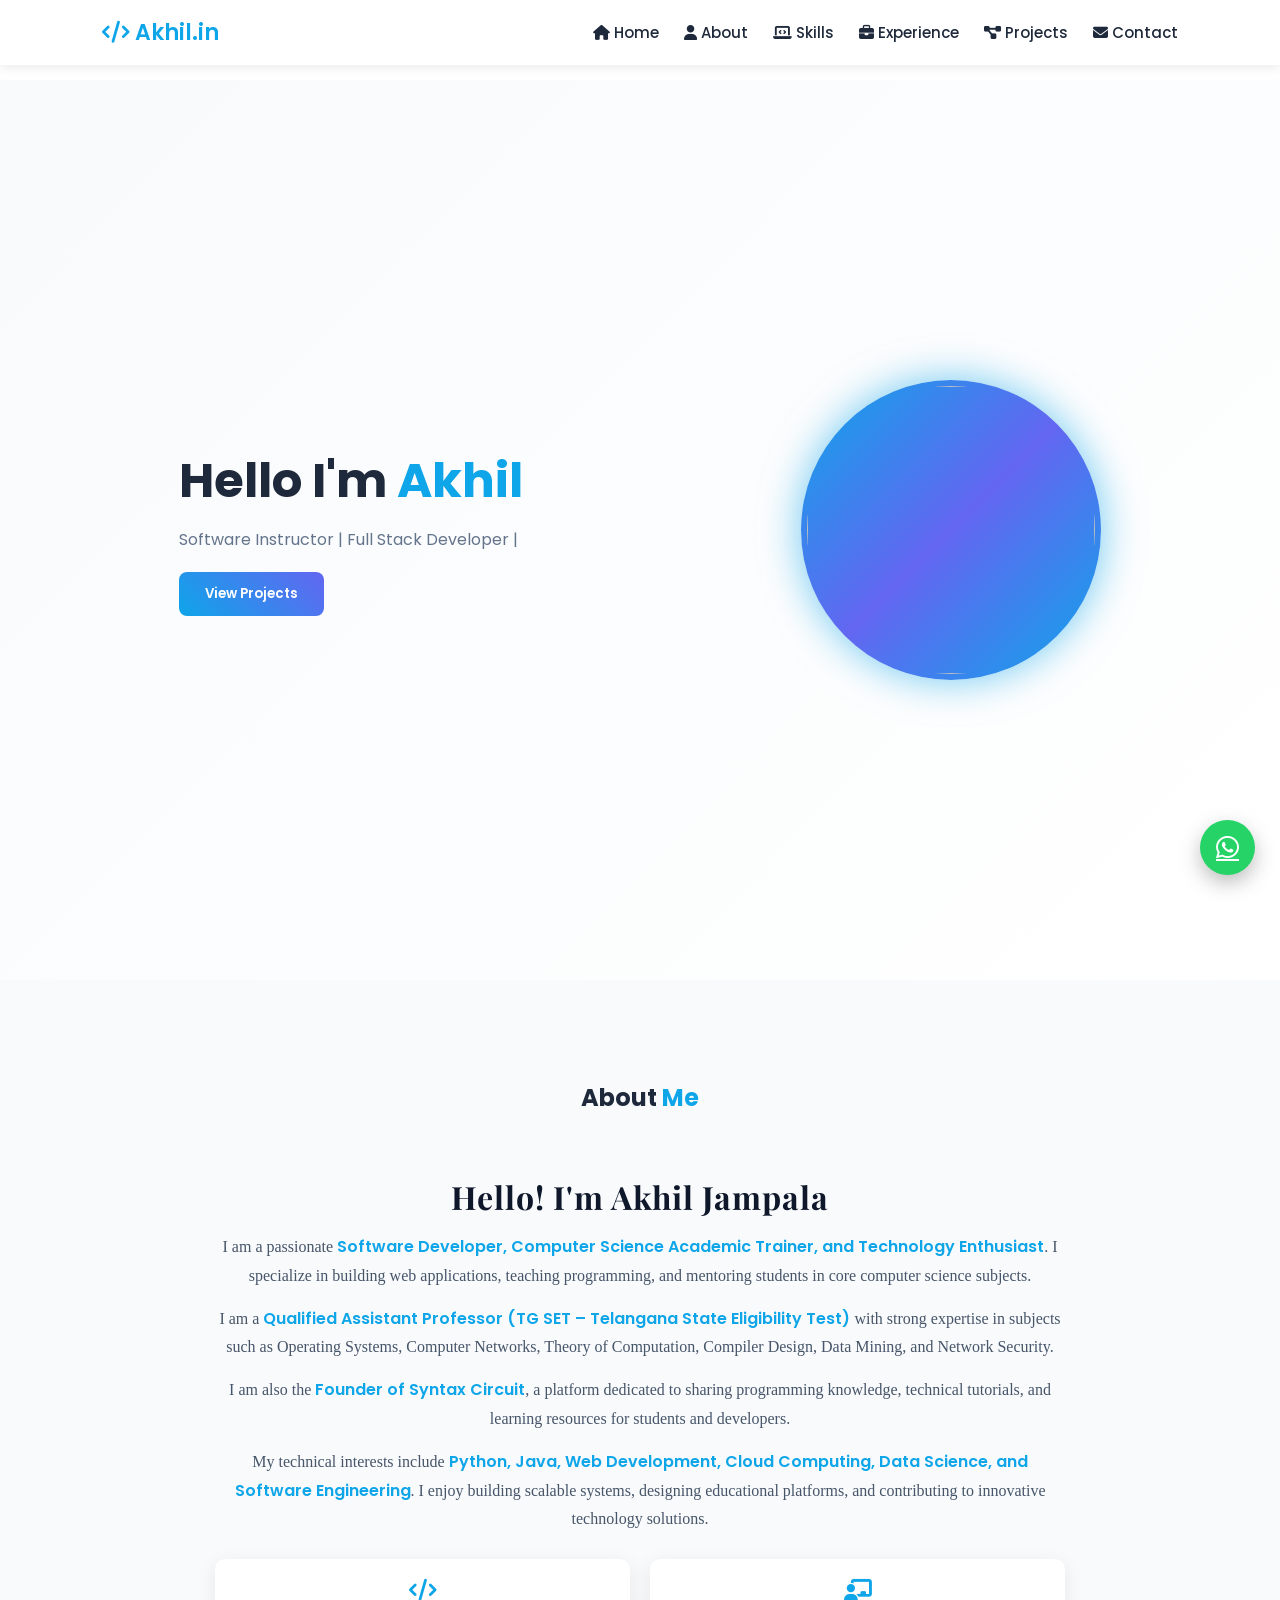
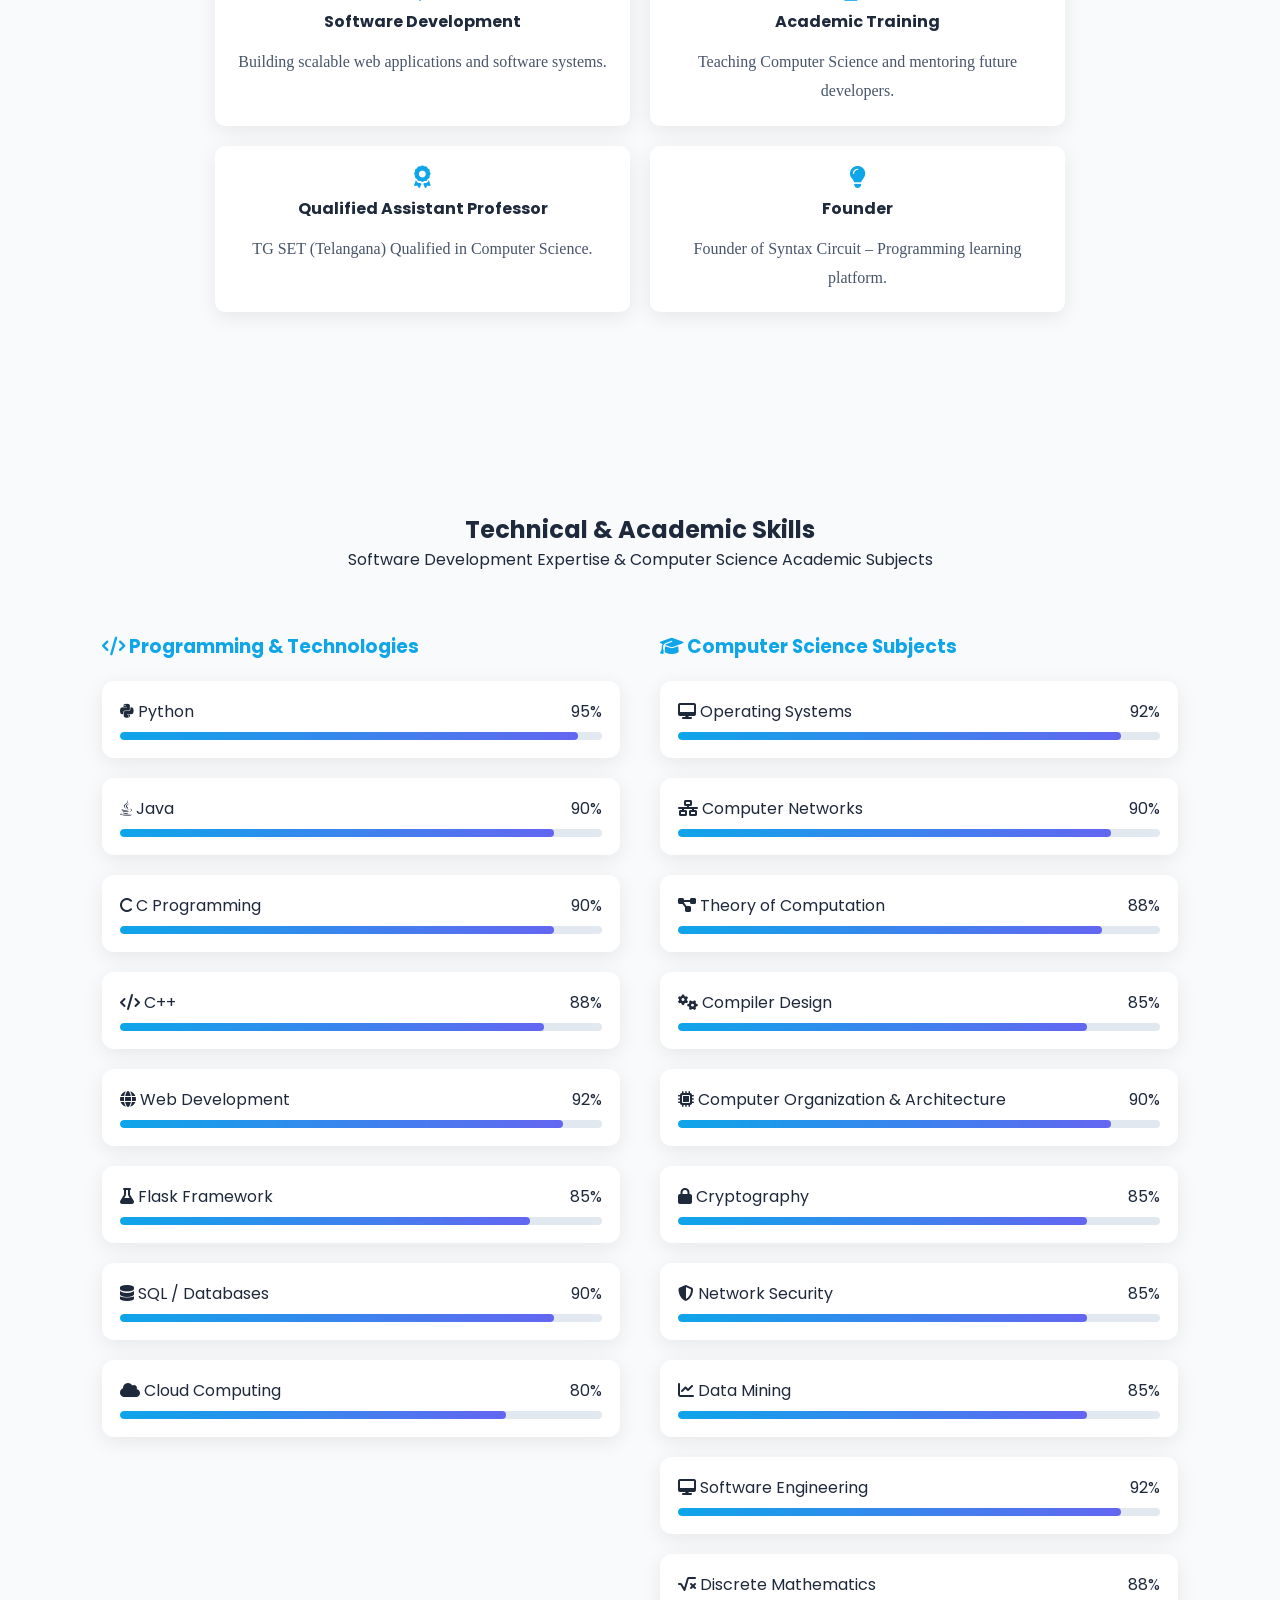
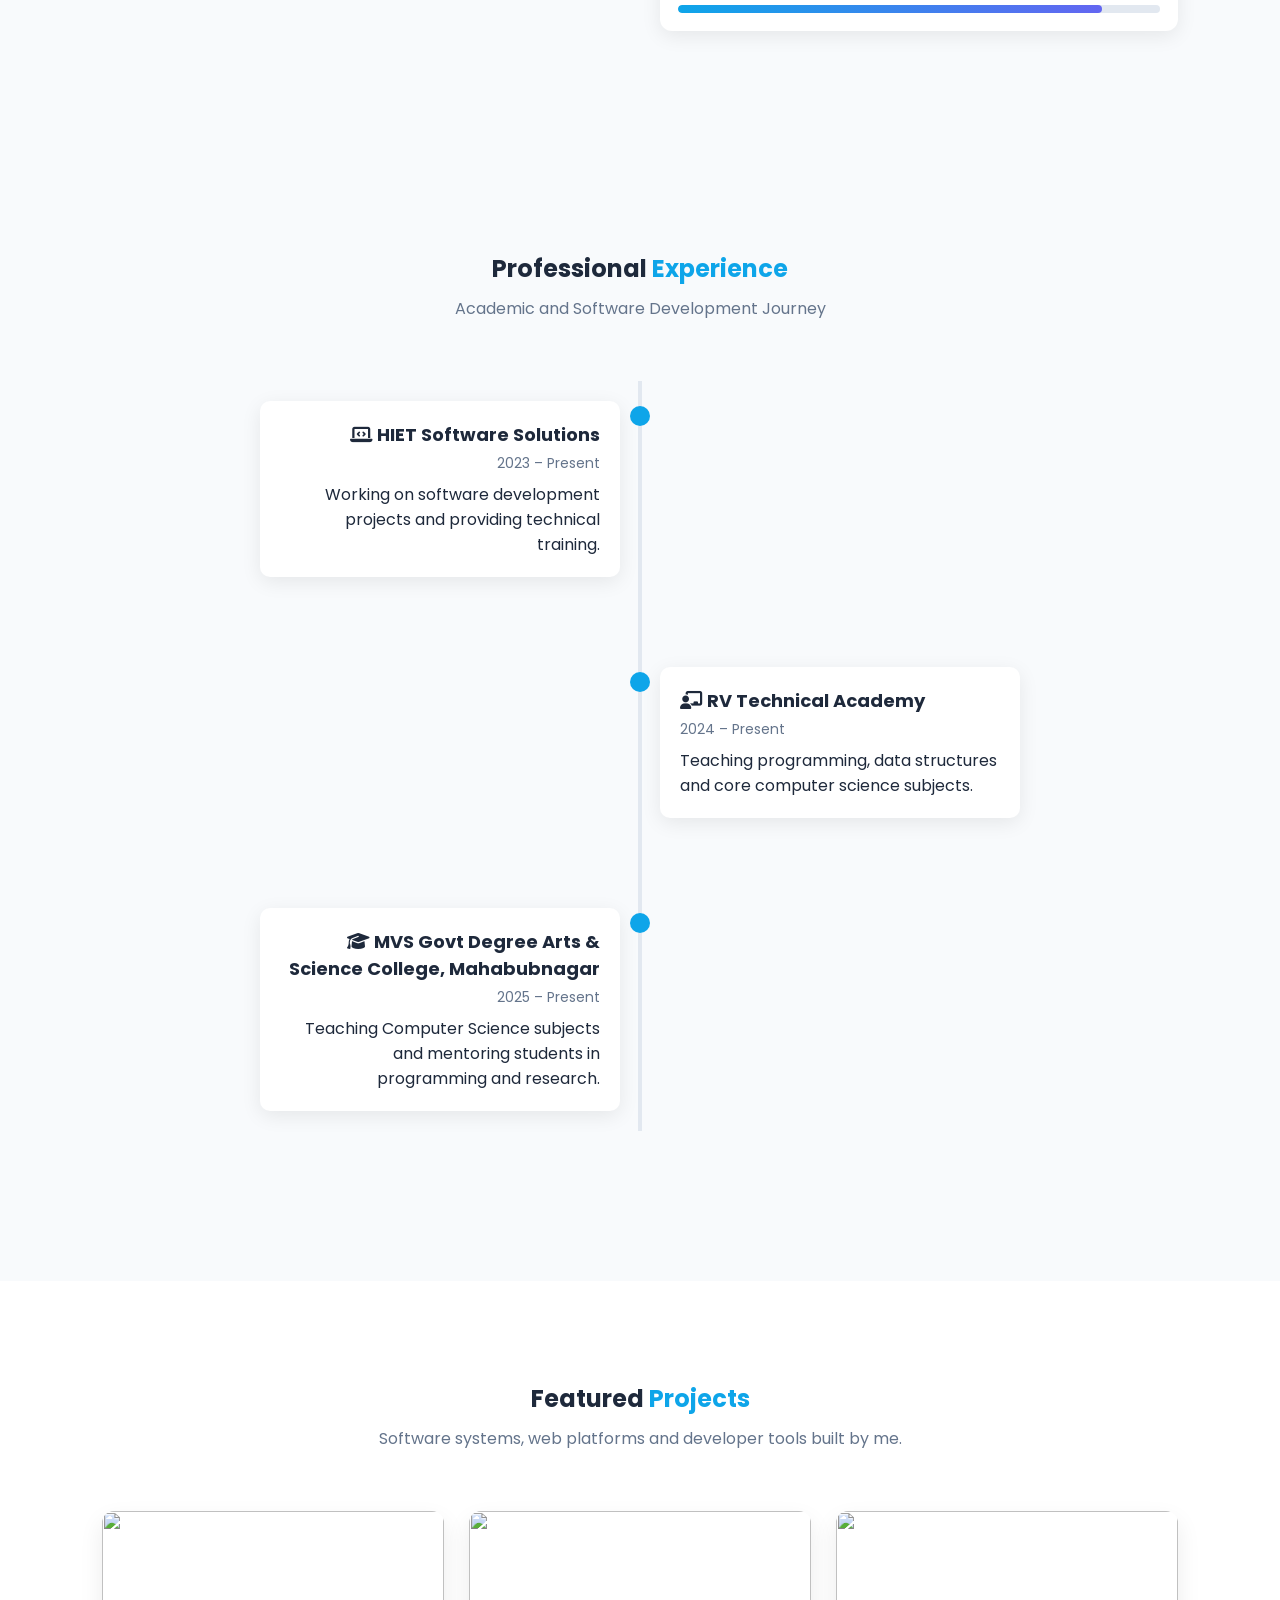
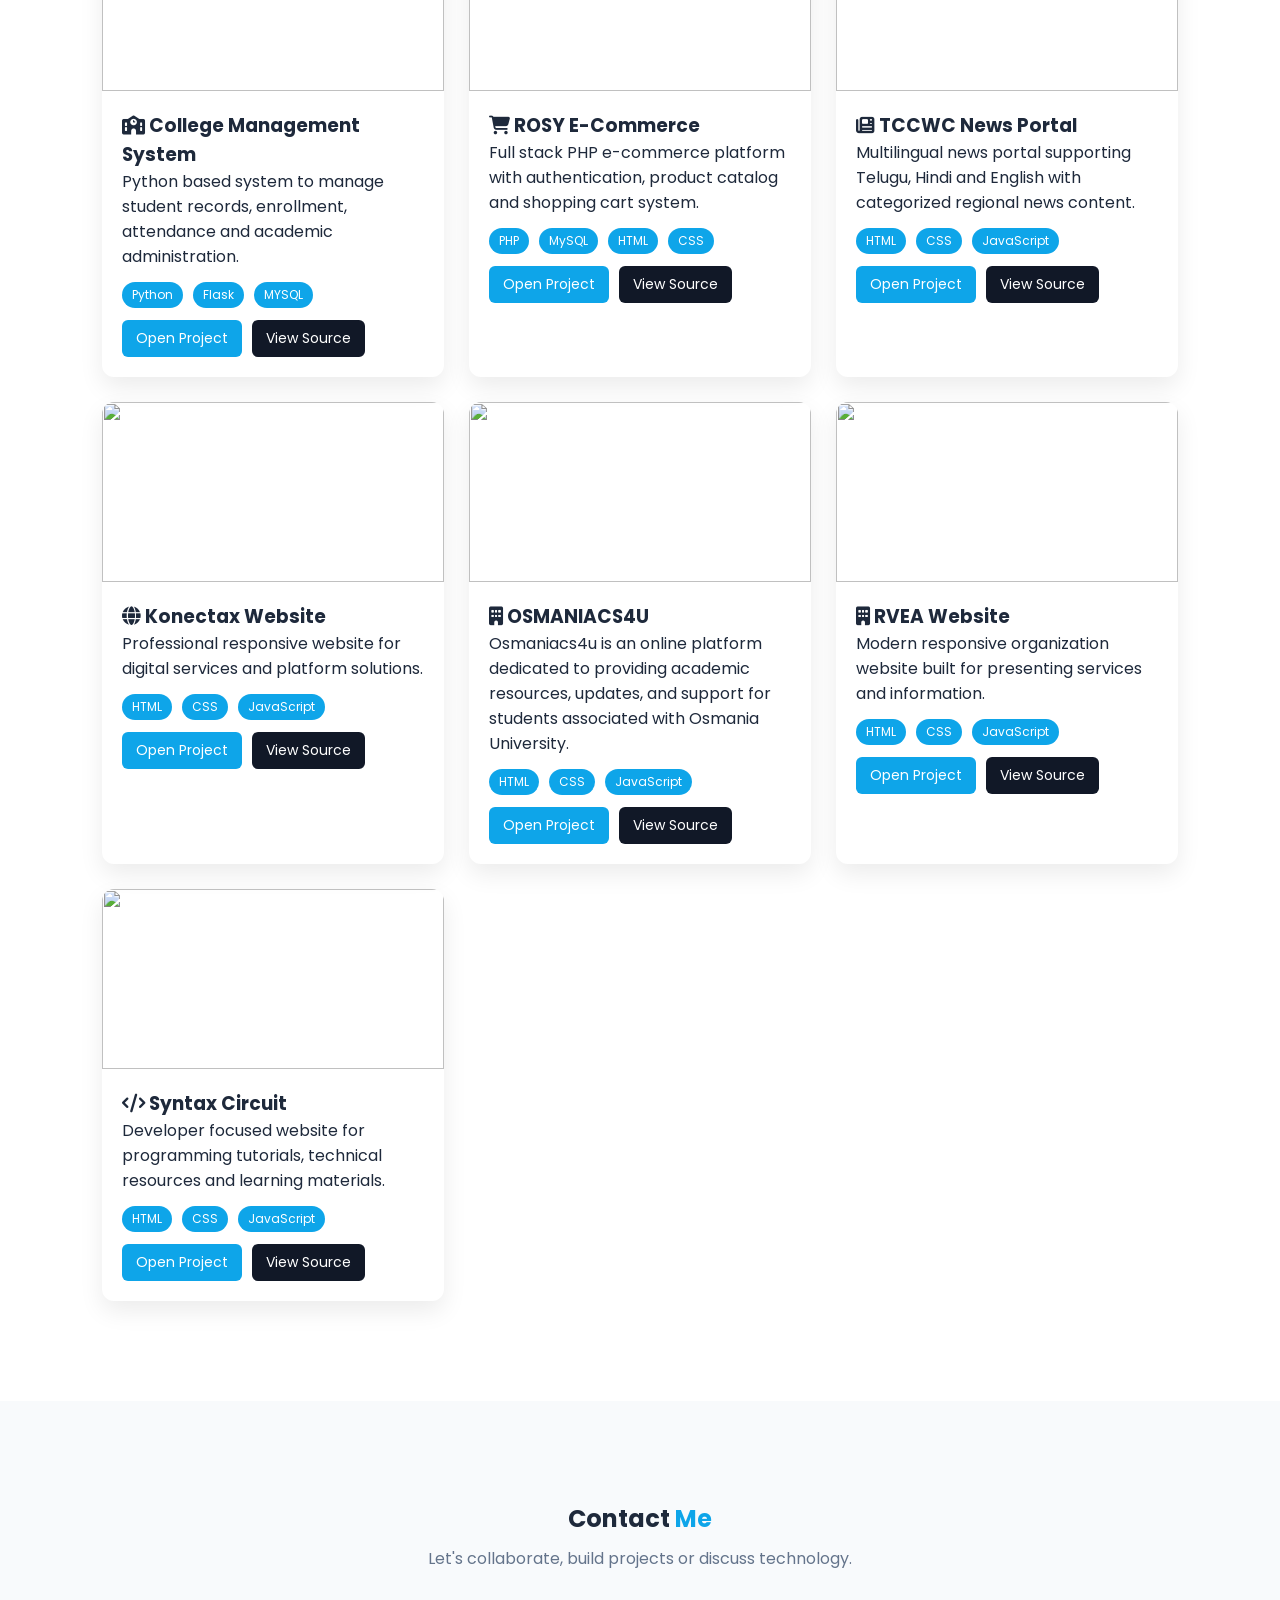
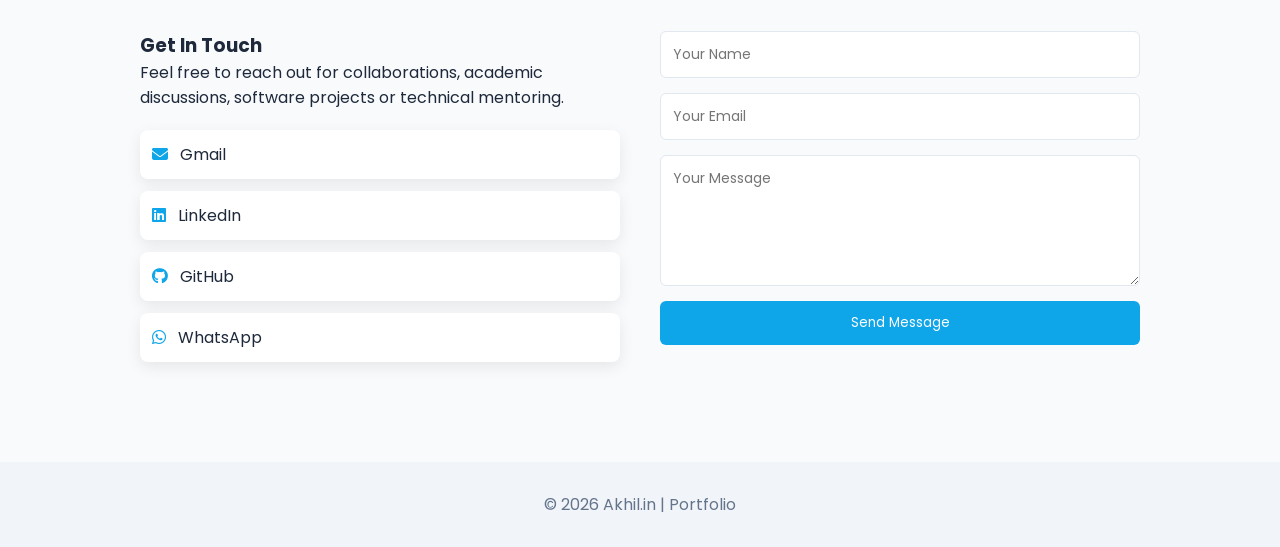
==== index.html @ 24bdc690 "Update index.html" ====
<!DOCTYPE html>
<html lang="en">
<head>

<meta charset="UTF-8">
<meta name="viewport" content="width=device-width, initial-scale=1.0">

<title>Akhil.in | Portfolio</title>

<link rel="stylesheet" href="https://cdnjs.cloudflare.com/ajax/libs/font-awesome/6.5.0/css/all.min.css">

<link href="https://fonts.googleapis.com/css2?family=Poppins:wght@300;400;500;600;700&display=swap" rel="stylesheet">
<link href="https://fonts.googleapis.com/css2?family=Poppins:wght@300;400;500;600&family=Playfair+Display:wght@600;700&display=swap" rel="stylesheet">
<style>

/* GLOBAL */

*{
margin:0;
padding:0;
box-sizing:border-box;
font-family:Poppins;
scroll-behavior:smooth;
}

img{
max-width:100%;
height:auto;
}

body{
background:#ffffff;
color:#1e293b;
transition:0.3s;
padding-top:80px;
}

/* NAVBAR */

nav{
display:flex;
justify-content:space-between;
align-items:center;
padding:16px 8%;
background:white;
box-shadow:0 3px 10px rgba(0,0,0,0.08);
position:fixed;
top:0;
width:100%;
z-index:1000;
flex-wrap:wrap;
gap:10px;
}

.logo{
font-size:22px;
font-weight:600;
color:#0ea5e9;
}

nav ul{
display:flex;
list-style:none;
gap:25px;
flex-wrap:wrap;
}

nav ul li a{
text-decoration:none;
color:#1e293b;
font-size:15px;
font-weight:500;
}

/* HERO */

.hero{
min-height:100vh;
display:flex;
align-items:center;
justify-content:center;
padding:0 10%;
background:linear-gradient(135deg,#f8fafc,#ffffff);
}

.hero-content{
display:flex;
align-items:center;
justify-content:space-between;
gap:40px;
flex-wrap:wrap;
width:90%;
}

.hero h1{
font-size:48px;
}

.hero span{
color:#0ea5e9;
}

.hero p{
margin-top:10px;
color:#64748b;
}

.gradient-btn{
margin-top:20px;
padding:12px 26px;
border:none;
border-radius:8px;
color:white;
font-weight:600;
background:linear-gradient(45deg,#0ea5e9,#6366f1);
cursor:pointer;
}

/* PROFILE IMAGE */

.profile-ring{
width:300px;
height:300px;
border-radius:50%;
padding:6px;
background:linear-gradient(135deg,#0ea5e9,#6366f1,#0ea5e9);
box-shadow:0 0 40px rgba(14,165,233,.6);
display:flex;
align-items:center;
justify-content:center;
animation:float 4s ease-in-out infinite;
}

.profile-ring img{
width:100%;
height:100%;
border-radius:50%;
object-fit:cover;
object-position:top center;
}

@keyframes float{
0%{transform:translateY(0)}
50%{transform:translateY(-15px)}
100%{transform:translateY(0)}
}

/* SECTIONS */

section{
padding:100px 8%;
}

.title{
text-align:center;
margin-bottom:60px;
}

.title span{
color:#0ea5e9;
}

/* SKILLS */

#skills{
background:#f8fafc;
}

.skills-title{
text-align:center;
margin-bottom:60px;
}

.skills-container{
display:grid;
grid-template-columns:1fr 1fr;
gap:40px;
}

.skills-column h3{
margin-bottom:20px;
color:#0ea5e9;
}

.skill-card{
background:white;
padding:18px;
border-radius:12px;
margin-bottom:20px;
box-shadow:0 5px 20px rgba(0,0,0,.08);
transition:.3s;
}

.skill-card:hover{
transform:translateY(-6px);
}

.skill-title{
display:flex;
justify-content:space-between;
margin-bottom:8px;
}

.skill-bar{
height:8px;
background:#e2e8f0;
border-radius:10px;
overflow:hidden;
}

.skill-fill{
height:100%;
border-radius:10px;
background:linear-gradient(90deg,#0ea5e9,#6366f1);
animation:load 2s forwards;
}

@keyframes load{
0%{width:0}
}

/* SKILL WIDTHS */

.python{width:95%}
.java{width:90%}
.c{width:90%}
.cpp{width:88%}
.web{width:92%}
.flask{width:85%}
.sql{width:90%}
.cloud{width:80%}
.c{width:90%;}
.cpp{width:88%;}
.flask{width:85%;}
.cloud{width:80%;}

.toc{width:88%;}
.coa{width:90%;}
.crypto{width:85%;}
.security{width:85%;}
.mining{width:85%;}
.discrete{width:88%;}
.os{width:92%}
.networks{width:90%}
.toc{width:88%}
.compiler{width:85%}
.coa{width:90%}
.crypto{width:85%}
.security{width:85%}
.mining{width:85%}
.discrete{width:88%}

/* PROJECTS */

.projects{
display:grid;
grid-template-columns:repeat(auto-fit,minmax(260px,1fr));
gap:25px;
}

.project{
background:white;
padding:20px;
border-radius:12px;
border:1px solid #e2e8f0;
box-shadow:0 5px 20px rgba(0,0,0,.05);
transition:0.3s;
}

.project:hover{
transform:translateY(-10px);
}

.project a{
color:#0ea5e9;
text-decoration:none;
font-weight:500;
}

/* FOOTER */

footer{
text-align:center;
padding:30px;
background:#f1f5f9;
color:#64748b;
}

/* MOBILE */

@media(max-width:900px){

.hero-content{
flex-direction:column;
text-align:center;
}

.hero h1{
font-size:32px;
}

.profile-ring{
width:220px;
height:220px;
}

.skills-container{
grid-template-columns:1fr;
}

.projects{
grid-template-columns:1fr;
}

nav ul{
justify-content:center;
}

}
.project-card{
background:var(--card);
border-radius:12px;
overflow:hidden;
box-shadow:0 10px 25px rgba(0,0,0,.08);
transition:.35s;
display:flex;
flex-direction:column;
}

.project-card:hover{
transform:translateY(-10px);
box-shadow:0 15px 40px rgba(0,0,0,.15);
}

.project-card img{
width:100%;
height:180px;
object-fit:cover;
}

.project-content{
padding:20px;
}

.project-icon{
color:#0ea5e9;
margin-right:6px;
}

.tech-tags{
margin:12px 0;
}

.tech-tags span{
display:inline-block;
background:#0ea5e9;
color:white;
padding:4px 10px;
font-size:12px;
border-radius:20px;
margin-right:6px;
}
.project-buttons{
margin-top:12px;
display:flex;
gap:10px;
}

.open-btn{
background:#0ea5e9;
color:white;
padding:8px 14px;
border-radius:6px;
text-decoration:none;
font-size:14px;
}

.code-btn{
background:#111827;
color:white;
padding:8px 14px;
border-radius:6px;
text-decoration:none;
font-size:14px;
}

.project-buttons a:hover{
opacity:.85;
}

#about{
padding:100px 8%;
background:#f8fafc;
}

.about-container{
display:grid;
grid-template-columns:1fr 1.2fr;
gap:50px;
align-items:center;
}


.about-container{
display:flex;
justify-content:center;
}

.about-content{
max-width:850px;
margin:auto;
text-align:center;
}

.about-content h3{
font-family:'Playfair Display', serif;
font-size:32px;
margin-bottom:15px;
color:#0f172a;
letter-spacing:1px;
}

.about-content p{
font-family:'Edu NSW ACT Hand', serif;
font-size:16px;
line-height:1.8;
margin-top:14px;
color:#475569;
}

.about-content strong{
color:#0ea5e9;
font-weight:600;
}

.about-cards{
margin-top:25px;
display:grid;
grid-template-columns:1fr 1fr;
gap:20px;
}

.about-card{
background:white;
padding:20px;
border-radius:10px;
box-shadow:0 5px 20px rgba(0,0,0,.08);
transition:.3s;
}

.about-card:hover{
transform:translateY(-5px);
}

.about-card i{
font-size:22px;
color:#0ea5e9;
margin-bottom:8px;
}

/* MOBILE */

@media(max-width:900px){

.about-container{
grid-template-columns:1fr;
text-align:center;
}

.about-image img{
margin:auto;
}

.about-cards{
grid-template-columns:1fr;
}

}
#experience{
padding:100px 8%;
background:#f8fafc;
}

/* TIMELINE */

.timeline{
position:relative;
max-width:800px;
margin:auto;
}

/* PATH LINE */

.timeline::before{
content:'';
position:absolute;
left:50%;
top:0;
width:4px;
height:100%;
background:#e2e8f0;
transform:translateX(-50%);
}

/* ITEMS */

.timeline-item{
position:relative;
margin:50px 0;
width:50%;
padding:20px;
}

/* LEFT */

.timeline-item:nth-child(odd){
left:0;
text-align:right;
}

/* RIGHT */

.timeline-item:nth-child(even){
left:50%;
}

/* DOT */

.timeline-item::before{
content:'';
position:absolute;
top:25px;
right:-10px;
width:20px;
height:20px;
background:#0ea5e9;
border-radius:50%;
z-index:1;
}

.timeline-item:nth-child(even)::before{
left:-10px;
}

/* CONTENT */

.timeline-content{
background:white;
padding:20px;
border-radius:10px;
box-shadow:0 5px 20px rgba(0,0,0,.08);
}

.timeline-content h3{
font-size:18px;
margin-bottom:5px;
}

.exp-date{
font-size:14px;
color:#64748b;
display:block;
margin-bottom:8px;
}

/* SCROLL ANIMATION */

.timeline-item{
opacity:0;
transform:translateY(50px);
transition:all .6s ease;
}

.timeline-item.show{
opacity:1;
transform:translateY(0);
}

/* MOBILE */

@media(max-width:900px){

.timeline::before{
left:10px;
}

.timeline-item{
width:100%;
left:0!important;
padding-left:40px;
text-align:left;
}

.timeline-item::before{
left:0;
}

}
#contact{
padding:100px 8%;
background:#f8fafc;
}

.contact-container{
display:grid;
grid-template-columns:1fr 1fr;
gap:40px;
max-width:1000px;
margin:auto;
}

/* CONTACT LINKS */

.contact-links{
margin-top:20px;
display:flex;
flex-direction:column;
gap:12px;
}

.contact-links a{
text-decoration:none;
color:#1e293b;
font-size:16px;
background:white;
padding:12px;
border-radius:8px;
box-shadow:0 5px 15px rgba(0,0,0,.08);
transition:.3s;
}

.contact-links a i{
margin-right:8px;
color:#0ea5e9;
}

.contact-links a:hover{
transform:translateY(-3px);
}

/* FORM */

.contact-form form{
display:flex;
flex-direction:column;
gap:15px;
}

.contact-form input,
.contact-form textarea{
padding:12px;
border:1px solid #e2e8f0;
border-radius:6px;
font-size:14px;
}

.contact-form button{
background:#0ea5e9;
color:white;
border:none;
padding:12px;
border-radius:6px;
cursor:pointer;
}

.contact-form button:hover{
background:#0284c7;
}

/* WHATSAPP FLOAT BUTTON */

.whatsapp-float{
position:fixed;
bottom:25px;
right:25px;
width:55px;
height:55px;
background:#25D366;
color:white;
font-size:26px;
display:flex;
align-items:center;
justify-content:center;
border-radius:50%;
box-shadow:0 8px 20px rgba(0,0,0,.25);
z-index:999;
}

.whatsapp-float:hover{
transform:scale(1.1);
}

/* MOBILE */

@media(max-width:900px){

.contact-container{
grid-template-columns:1fr;
}

}
</style>
</head>

<body>


<!-- NAVBAR -->


<nav>

<!-- LOGO -->

<div class="logo">
<i class="fa-solid fa-code"></i> Akhil.in
</div>


<!-- NAVIGATION MENU -->

<ul>

<li>
<a href="#hero">
<i class="fa-solid fa-house"></i> Home
</a>
</li>

<li>
<a href="#about">
<i class="fa-solid fa-user"></i> About
</a>
</li>

<li>
<a href="#skills">
<i class="fa-solid fa-laptop-code"></i> Skills
</a>
</li>

<li>
<a href="#experience">
<i class="fa-solid fa-briefcase"></i> Experience
</a>
</li>

<li>
<a href="#projects">
<i class="fa-solid fa-diagram-project"></i> Projects
</a>
</li>

<li>
<a href="#contact">
<i class="fa-solid fa-envelope"></i> Contact
</a>
</li>

</ul>

</nav>





<!-- HERO -->

<section class="hero" id="hero">

<div class="hero-content">

<div>

<h1>Hello I'm <span>Akhil</span></h1>

<p id="typing"></p>

<button class="gradient-btn" onclick="scrollProjects()">View Projects</button>

</div>

<div class="profile-ring">

<img src="https://raw.githubusercontent.com/akhil4738/portfolio/main/profile.png">

</div>

</div>

</section>

<!--about me -->

<section id="about">

<div class="title">
<h2>About <span>Me</span></h2>
</div>


<div class="about-container">




<!-- RIGHT SIDE CONTENT -->

<div class="about-content">

<h3>Hello! I'm Akhil Jampala</h3>

<p>
I am a passionate <strong>Software Developer, Computer Science Academic Trainer,
and Technology Enthusiast</strong>. I specialize in building web applications,
teaching programming, and mentoring students in core computer science subjects.
</p>

<p>
I am a <strong>Qualified Assistant Professor (TG SET – Telangana State Eligibility Test)</strong>
with strong expertise in subjects such as Operating Systems, Computer Networks,
Theory of Computation, Compiler Design, Data Mining, and Network Security.
</p>

<p>
I am also the <strong>Founder of Syntax Circuit</strong>, a platform dedicated to
sharing programming knowledge, technical tutorials, and learning resources
for students and developers.
</p>

<p>
My technical interests include <strong>Python, Java, Web Development,
Cloud Computing, Data Science, and Software Engineering</strong>. I enjoy
building scalable systems, designing educational platforms,
and contributing to innovative technology solutions.
</p>


<!-- INFO CARDS -->

<div class="about-cards">

<div class="about-card">
<i class="fa-solid fa-code"></i>
<h4>Software Development</h4>
<p>Building scalable web applications and software systems.</p>
</div>

<div class="about-card">
<i class="fa-solid fa-chalkboard-user"></i>
<h4>Academic Training</h4>
<p>Teaching Computer Science and mentoring future developers.</p>
</div>

<div class="about-card">
<i class="fa-solid fa-award"></i>
<h4>Qualified Assistant Professor</h4>
<p>TG SET (Telangana) Qualified in Computer Science.</p>
</div>

<div class="about-card">
<i class="fa-solid fa-lightbulb"></i>
<h4>Founder</h4>
<p>Founder of Syntax Circuit – Programming learning platform.</p>
</div>

</div>

</div>

</div>

</section>



<!-- SKILLS -->

<section id="skills">

<div class="skills-title">

<h2>Technical & Academic <span>Skills</span></h2>

<p>Software Development Expertise & Computer Science Academic Subjects</p>

</div>


<div class="skills-container">


<!-- ================= LEFT COLUMN ================= -->

<div class="skills-column">

<h3><i class="fa-solid fa-code"></i> Programming & Technologies</h3>

<div class="skill-card">
<div class="skill-title">
<span><i class="fa-brands fa-python"></i> Python</span>
<span>95%</span>
</div>
<div class="skill-bar"><div class="skill-fill python"></div></div>
</div>


<div class="skill-card">
<div class="skill-title">
<span><i class="fa-brands fa-java"></i> Java</span>
<span>90%</span>
</div>
<div class="skill-bar"><div class="skill-fill java"></div></div>
</div>


<div class="skill-card">
<div class="skill-title">
<span><i class="fa-solid fa-c"></i> C Programming</span>
<span>90%</span>
</div>
<div class="skill-bar"><div class="skill-fill c"></div></div>
</div>


<div class="skill-card">
<div class="skill-title">
<span><i class="fa-solid fa-code"></i> C++</span>
<span>88%</span>
</div>
<div class="skill-bar"><div class="skill-fill cpp"></div></div>
</div>


<div class="skill-card">
<div class="skill-title">
<span><i class="fa-solid fa-globe"></i> Web Development</span>
<span>92%</span>
</div>
<div class="skill-bar"><div class="skill-fill web"></div></div>
</div>


<div class="skill-card">
<div class="skill-title">
<span><i class="fa-solid fa-flask"></i> Flask Framework</span>
<span>85%</span>
</div>
<div class="skill-bar"><div class="skill-fill flask"></div></div>
</div>


<div class="skill-card">
<div class="skill-title">
<span><i class="fa-solid fa-database"></i> SQL / Databases</span>
<span>90%</span>
</div>
<div class="skill-bar"><div class="skill-fill sql"></div></div>
</div>


<div class="skill-card">
<div class="skill-title">
<span><i class="fa-solid fa-cloud"></i> Cloud Computing</span>
<span>80%</span>
</div>
<div class="skill-bar"><div class="skill-fill cloud"></div></div>
</div>

</div>



<!-- ================= RIGHT COLUMN ================= -->

<div class="skills-column">

<h3><i class="fa-solid fa-graduation-cap"></i> Computer Science Subjects</h3>

<div class="skill-card">
<div class="skill-title">
<span><i class="fa-solid fa-desktop"></i> Operating Systems</span>
<span>92%</span>
</div>
<div class="skill-bar"><div class="skill-fill os"></div></div>
</div>


<div class="skill-card">
<div class="skill-title">
<span><i class="fa-solid fa-network-wired"></i> Computer Networks</span>
<span>90%</span>
</div>
<div class="skill-bar"><div class="skill-fill networks"></div></div>
</div>


<div class="skill-card">
<div class="skill-title">
<span><i class="fa-solid fa-diagram-project"></i> Theory of Computation</span>
<span>88%</span>
</div>
<div class="skill-bar"><div class="skill-fill toc"></div></div>
</div>


<div class="skill-card">
<div class="skill-title">
<span><i class="fa-solid fa-gears"></i> Compiler Design</span>
<span>85%</span>
</div>
<div class="skill-bar"><div class="skill-fill compiler"></div></div>
</div>


<div class="skill-card">
<div class="skill-title">
<span><i class="fa-solid fa-microchip"></i> Computer Organization & Architecture</span>
<span>90%</span>
</div>
<div class="skill-bar"><div class="skill-fill coa"></div></div>
</div>


<div class="skill-card">
<div class="skill-title">
<span><i class="fa-solid fa-lock"></i> Cryptography</span>
<span>85%</span>
</div>
<div class="skill-bar"><div class="skill-fill crypto"></div></div>
</div>


<div class="skill-card">
<div class="skill-title">
<span><i class="fa-solid fa-shield-halved"></i> Network Security</span>
<span>85%</span>
</div>
<div class="skill-bar"><div class="skill-fill security"></div></div>
</div>


<div class="skill-card">
<div class="skill-title">
<span><i class="fa-solid fa-chart-line"></i> Data Mining</span>
<span>85%</span>
</div>
<div class="skill-bar"><div class="skill-fill mining"></div></div>
</div>

<div class="skill-card">
<div class="skill-title">
<span><i class="fa-solid fa-desktop"></i> Software Engineering</span>
<span>92%</span>
</div>
<div class="skill-bar"><div class="skill-fill os"></div></div>
</div>


<div class="skill-card">
<div class="skill-title">
<span><i class="fa-solid fa-square-root-variable"></i> Discrete Mathematics</span>
<span>88%</span>
</div>
<div class="skill-bar"><div class="skill-fill discrete"></div></div>
</div>

</div>


</div>

</section>

<!-- Experiance -->
<section id="experience">

<div class="title">
<h2>Professional <span>Experience</span></h2>
<p style="margin-top:10px;color:#64748b;">
Academic and Software Development Journey
</p>
</div>

<div class="timeline">

<div class="timeline-item">
<div class="timeline-content">
<h3><i class="fa-solid fa-laptop-code"></i> HIET Software Solutions</h3>
<span class="exp-date">2023 – Present</span>
<p>
Working on software development projects and providing technical training.
</p>
</div>
</div>

<div class="timeline-item">
<div class="timeline-content">
<h3><i class="fa-solid fa-chalkboard-user"></i> RV Technical Academy</h3>
<span class="exp-date">2024 – Present</span>
<p>
Teaching programming, data structures and core computer science subjects.
</p>
</div>
</div>

<div class="timeline-item">
<div class="timeline-content">
<h3><i class="fa-solid fa-graduation-cap"></i>
MVS Govt Degree Arts & Science College, Mahabubnagar
</h3>
<span class="exp-date">2025 – Present</span>
<p>
Teaching Computer Science subjects and mentoring students in programming and research.
</p>
</div>
</div>

</div>

</section>



<!-- PROJECTS -->

<section id="projects">

<div class="title">
<h2>Featured <span>Projects</span></h2>

<p style="margin-top:10px; color:#64748b;">
Software systems, web platforms and developer tools built by me.
</p>

</div>


<div class="projects">


<!-- PROJECT 1 -->

<div class="project-card">

<img src="https://images.unsplash.com/photo-1518770660439-4636190af475">

<div class="project-content">

<h3>
<i class="fa-solid fa-school"></i>
College Management System
</h3>

<p>
Python based system to manage student records, enrollment,
attendance and academic administration.
</p>

<div class="tech-tags">
<span>Python</span>
<span>Flask</span>
<span>MYSQL</span>
</div>

<div class="project-buttons">
<a href="https://github.com/akhil4738/college-management-system" target="_blank" class="open-btn">Open Project</a>
<a href="https://github.com/akhil4738/college-management-system" target="_blank" class="code-btn">View Source</a>
</div>

</div>

</div>


<!-- PROJECT 2 -->

<div class="project-card">

<img src="https://images.unsplash.com/photo-1557821552-17105176677c">

<div class="project-content">

<h3>
<i class="fa-solid fa-cart-shopping"></i>
ROSY E-Commerce
</h3>

<p>
Full stack PHP e-commerce platform with authentication,
product catalog and shopping cart system.
</p>

<div class="tech-tags">
<span>PHP</span>
<span>MySQL</span>
<span>HTML</span>
<span>CSS</span>
</div>

<div class="project-buttons">
<a href="https://github.com/akhil4738/ROSY" class="open-btn">Open Project</a>
<a href="https://github.com/akhil4738/ROSY" target="_blank" class="code-btn">View Source</a>
</div>

</div>

</div>


<!-- PROJECT 3 -->

<div class="project-card">

<img src="https://images.unsplash.com/photo-1495020689067-958852a7765e">

<div class="project-content">

<h3>
<i class="fa-solid fa-newspaper"></i>
TCCWC News Portal
</h3>

<p>
Multilingual news portal supporting Telugu, Hindi and English
with categorized regional news content.
</p>

<div class="tech-tags">
<span>HTML</span>
<span>CSS</span>
<span>JavaScript</span>
</div>

<div class="project-buttons">
<a href="https://tccwcnews.github.io/TCCWC" target="_blank" class="open-btn">Open Project</a>
<a href="https://github.com/TCCWCnews/TCCWC" target="_blank" class="code-btn">View Source</a>
</div>

</div>

</div>


<!-- PROJECT 4 -->

<div class="project-card">

<img src="https://images.unsplash.com/photo-1553877522-43269d4ea984">

<div class="project-content">

<h3>
<i class="fa-solid fa-globe"></i>
Konectax Website
</h3>

<p>
Professional responsive website for digital services
and platform solutions.
</p>

<div class="tech-tags">
<span>HTML</span>
<span>CSS</span>
<span>JavaScript</span>
</div>

<div class="project-buttons">
<a href="https://akhil4738.github.io/Konectax/" target="_blank" class="open-btn">Open Project</a>
<a href="https://github.com/akhil4738/Konectax" target="_blank" class="code-btn">View Source</a>
</div>

</div>

</div>


<!-- PROJECT 5 -->

<div class="project-card">

<img src="https://images.unsplash.com/photo-1504639725590-34d0984388bd">

<div class="project-content">

<h3>
<i class="fa-solid fa-building"></i>
OSMANIACS4U
</h3>

<p>Osmaniacs4u is an online platform dedicated to providing academic resources, updates, and support for students associated with Osmania University.</p>

<div class="tech-tags">
<span>HTML</span>
<span>CSS</span>
<span>JavaScript</span>
</div>

<div class="project-buttons">
<a href="https://akhil4738.github.io/rvea/" target="_blank" class="open-btn">Open Project</a>
<a href="https://github.com/akhil4738/rvea" target="_blank" class="code-btn">View Source</a>
</div>

</div>

</div>
<!-- PROJECT 5 -->

<div class="project-card">

<img src="https://images.unsplash.com/photo-1504639725590-34d0984388bd">

<div class="project-content">

<h3>
<i class="fa-solid fa-building"></i>
RVEA Website
</h3>

<p>
Modern responsive organization website built
for presenting services and information.
</p>

<div class="tech-tags">
<span>HTML</span>
<span>CSS</span>
<span>JavaScript</span>
</div>

<div class="project-buttons">
<a href="https://akhil4738.github.io/rvea/" target="_blank" class="open-btn">Open Project</a>
<a href="https://github.com/akhil4738/rvea" target="_blank" class="code-btn">View Source</a>
</div>

</div>

</div>


<!-- PROJECT 6 -->

<div class="project-card">

<img src="https://images.unsplash.com/photo-1519389950473-47ba0277781c">

<div class="project-content">

<h3>
<i class="fa-solid fa-code"></i>
Syntax Circuit
</h3>

<p>
Developer focused website for programming tutorials,
technical resources and learning materials.
</p>

<div class="tech-tags">
<span>HTML</span>
<span>CSS</span>
<span>JavaScript</span>
</div>

<div class="project-buttons">
<a href="https://syntax-circuit.github.io/app/" target="_blank" class="open-btn">Open Project</a>

<a href="https://github.com/SYNTAX-CIRCUIT/app" target="_blank" class="code-btn">View Source</a>
</div>

</div>

</div>


</div>

</section>


<!--Contact Me-->

<section id="contact">

<div class="title">
<h2>Contact <span>Me</span></h2>
<p style="margin-top:10px;color:#64748b;">
Let's collaborate, build projects or discuss technology.
</p>
</div>


<div class="contact-container">

<!-- CONTACT INFO -->

<div class="contact-info">

<h3>Get In Touch</h3>

<p>
Feel free to reach out for collaborations, academic discussions,
software projects or technical mentoring.
</p>

<div class="contact-links">

<a href="mailto:akhiljampala1@gmail.com">
<i class="fa-solid fa-envelope"></i> Gmail
</a>

<a href="https://www.linkedin.com/in/jampalaakhil/" target="_blank">
<i class="fa-brands fa-linkedin"></i> LinkedIn
</a>

<a href="https://github.com/akhil4738" target="_blank">
<i class="fa-brands fa-github"></i> GitHub
</a>

<a href="https://wa.me/916302204738" target="_blank">
<i class="fa-brands fa-whatsapp"></i> WhatsApp
</a>

</div>

</div>



<!-- CONTACT FORM -->

<div class="contact-form">

<form>

<input type="text" placeholder="Your Name" required>

<input type="email" placeholder="Your Email" required>

<textarea rows="5" placeholder="Your Message"></textarea>

<button type="submit">Send Message</button>

</form>

</div>

</div>

</section>



<footer>

<p>© 2026 Akhil.in | Portfolio</p>

</footer>



<script>

/* TYPING EFFECT */

const text="Software Instructor | Full Stack Developer | Research Enthusiast"

let i=0

function typing(){

if(i<text.length){

document.getElementById("typing").innerHTML+=text.charAt(i)

i++

setTimeout(typing,50)

}

}

typing()


function scrollProjects(){

document.getElementById("projects").scrollIntoView({behavior:"smooth"})

}
const timelineItems=document.querySelectorAll(".timeline-item");

function revealTimeline(){

const trigger=window.innerHeight*0.85;

timelineItems.forEach(item=>{

const top=item.getBoundingClientRect().top;

if(top<trigger){
item.classList.add("show");
}

});

}

window.addEventListener("scroll",revealTimeline);
</script>

<a href="https://wa.me/916302204738" class="whatsapp-float" target="_blank">
<i class="fa-brands fa-whatsapp"></i>
</a>
</body>
</html>
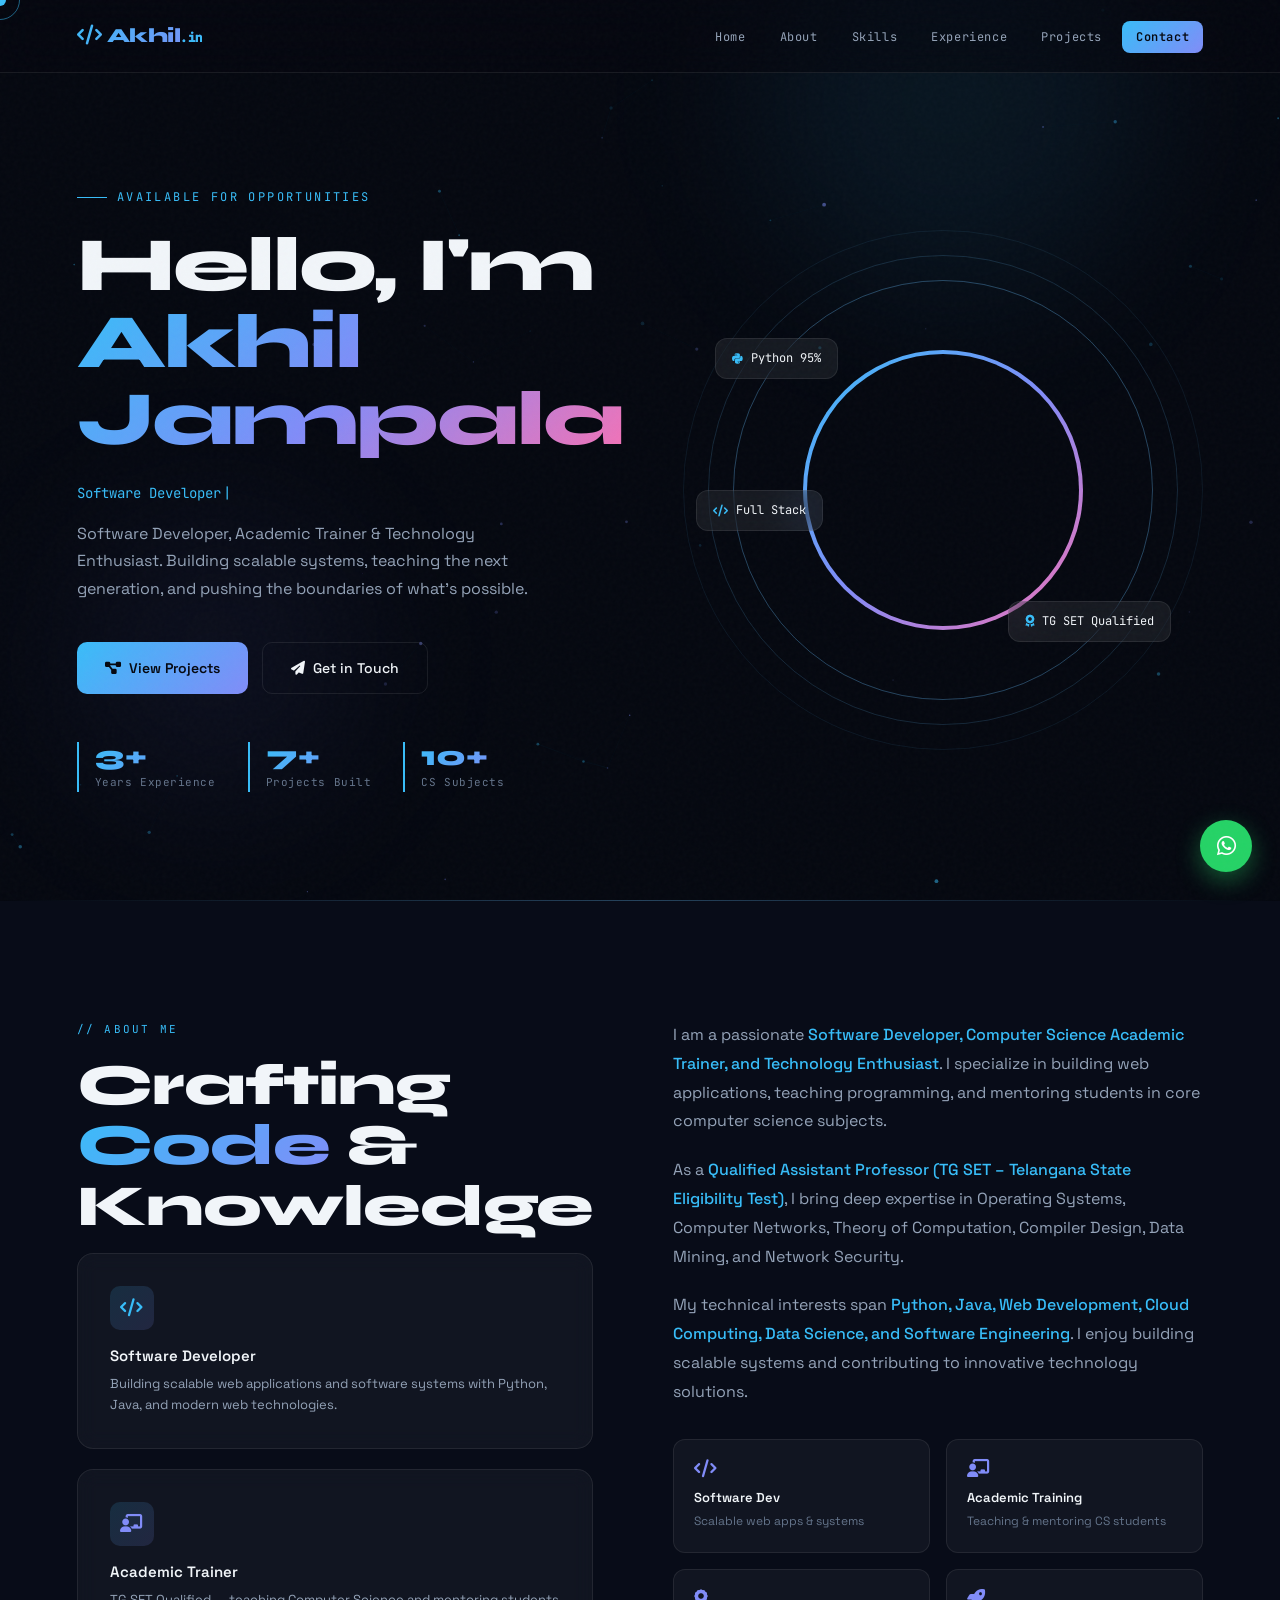
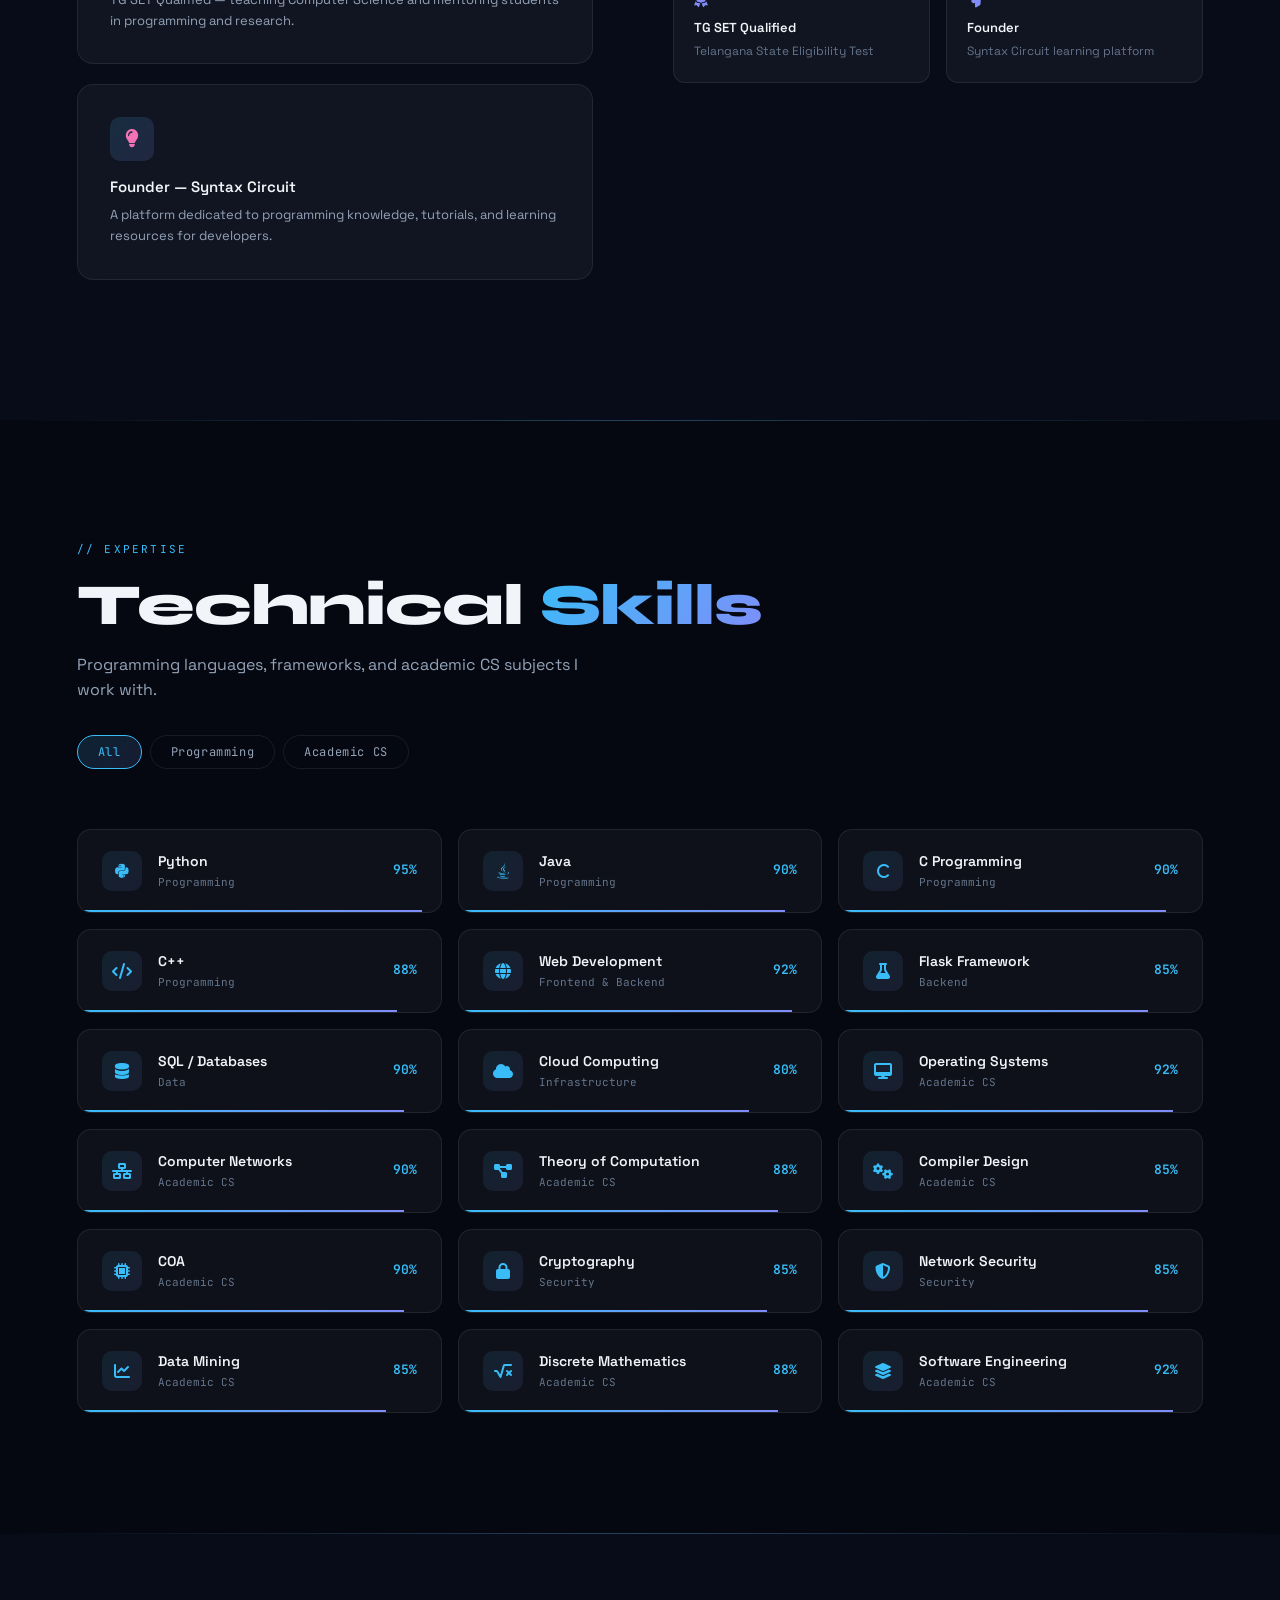
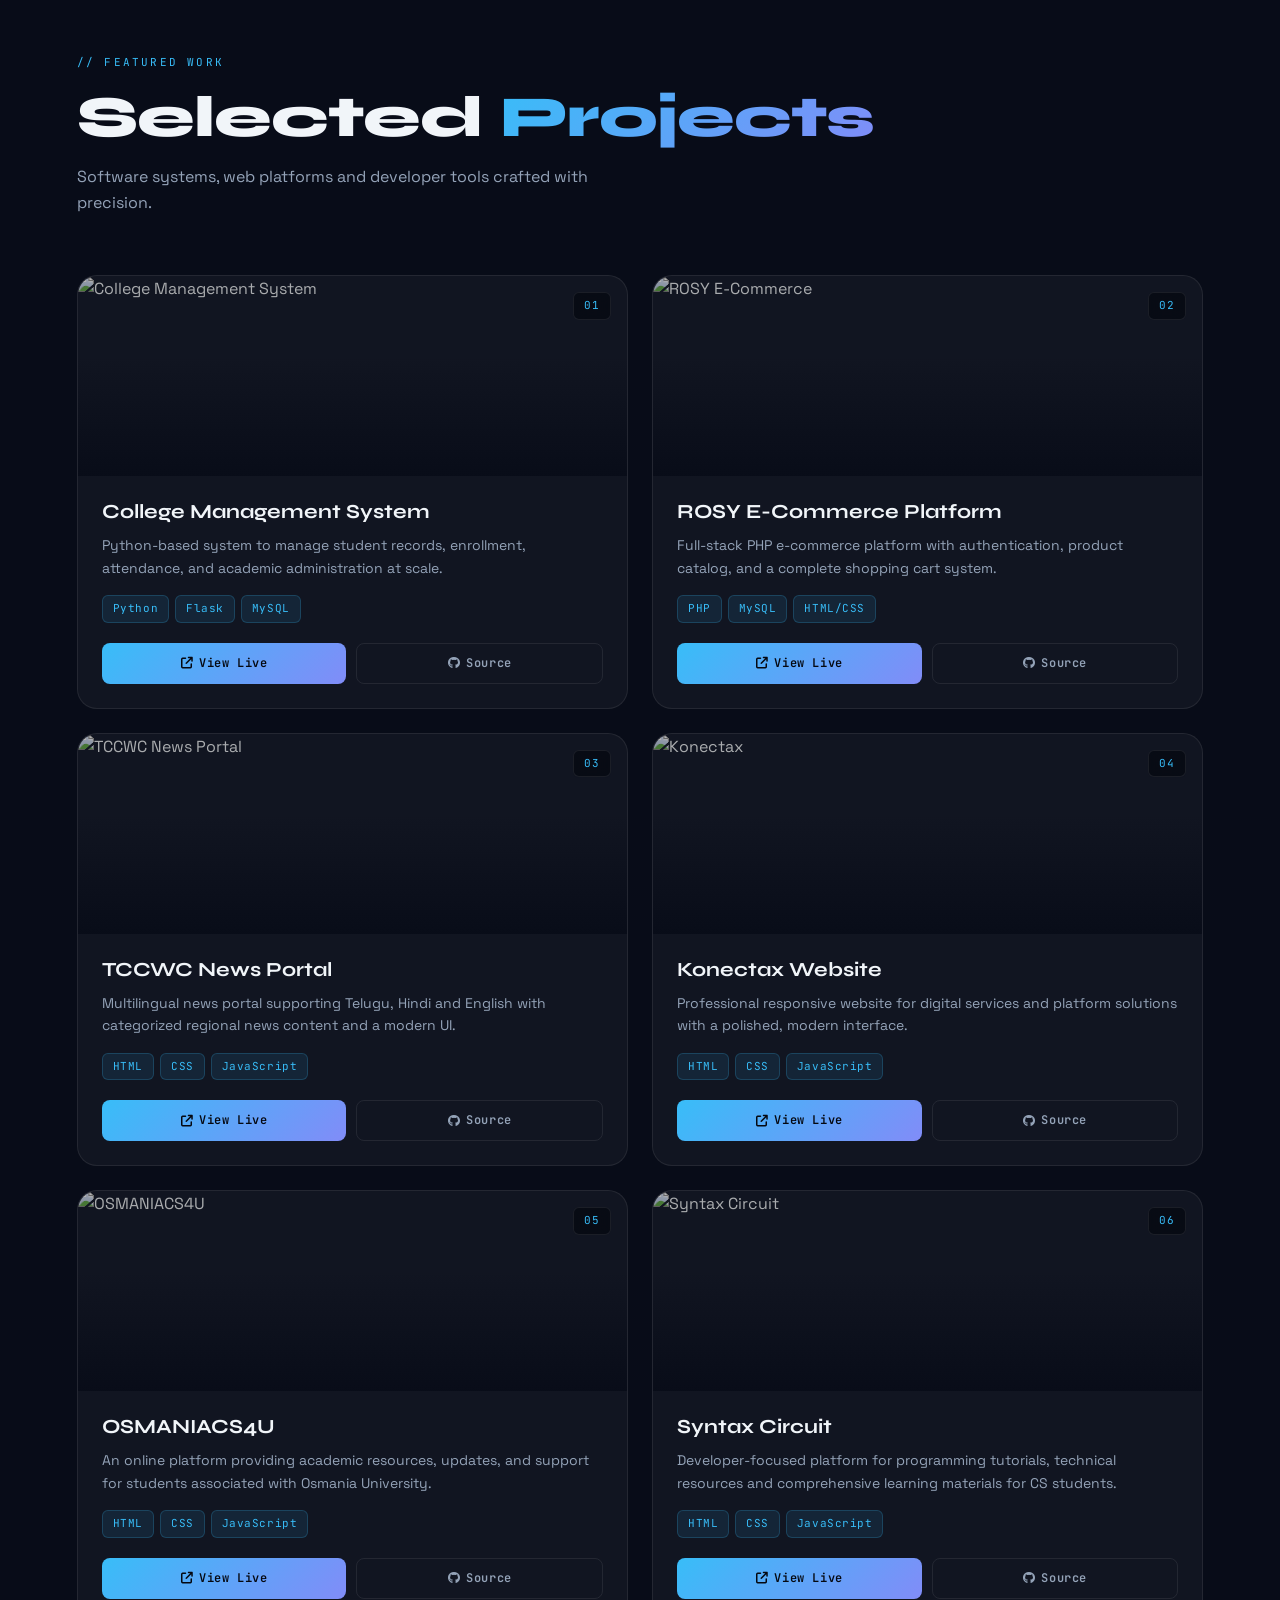
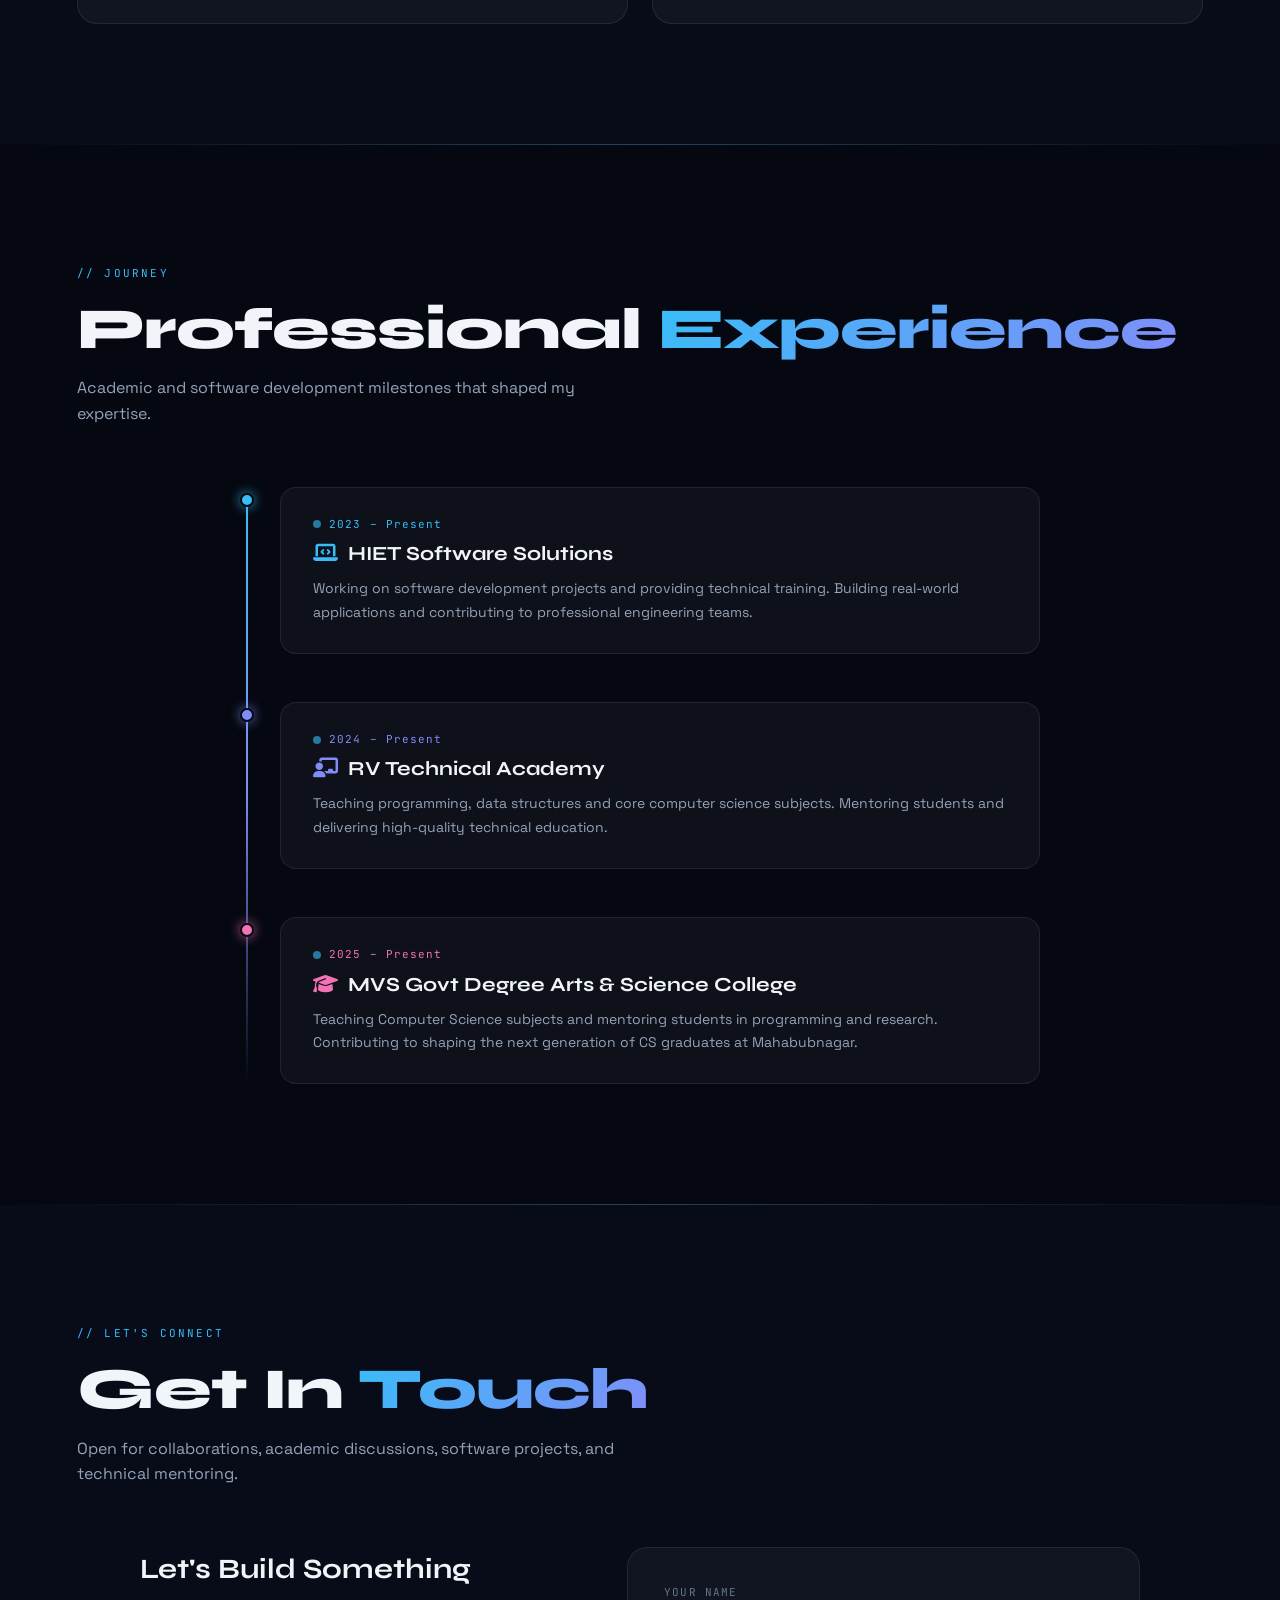
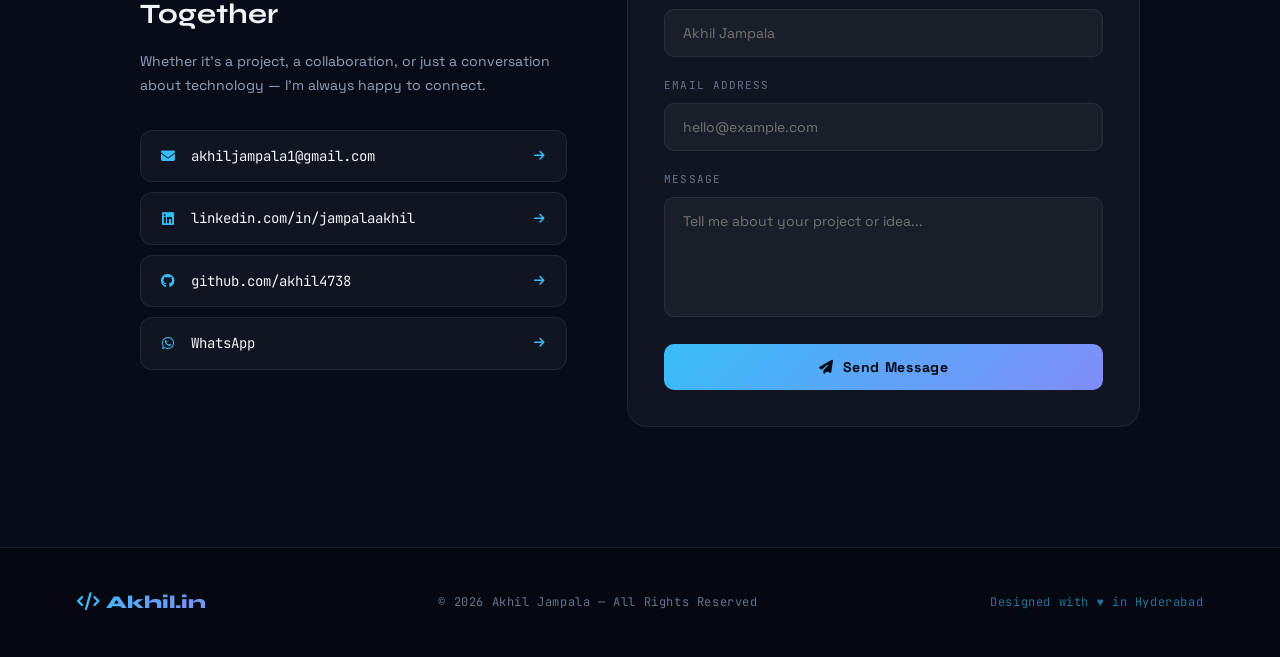
==== commit c247bf8c: "Update print statement from 'Hello' to 'Goodbye'" ====
--- a/index.html
+++ b/index.html
@@ -1,1521 +1,1778 @@
-
 <!DOCTYPE html>
 <html lang="en">
 <head>
-
 <meta charset="UTF-8">
 <meta name="viewport" content="width=device-width, initial-scale=1.0">
-
-<title>Akhil.in | Portfolio</title>
-
+<title>Akhil Jampala — Portfolio 2040</title>
+<link rel="preconnect" href="https://fonts.googleapis.com">
+<link href="https://fonts.googleapis.com/css2?family=Space+Grotesk:wght@300;400;500;600;700&family=Syne:wght@700;800&family=JetBrains+Mono:wght@300;400&display=swap" rel="stylesheet">
 <link rel="stylesheet" href="https://cdnjs.cloudflare.com/ajax/libs/font-awesome/6.5.0/css/all.min.css">
-
-<link href="https://fonts.googleapis.com/css2?family=Poppins:wght@300;400;500;600;700&display=swap" rel="stylesheet">
-<link href="https://fonts.googleapis.com/css2?family=Poppins:wght@300;400;500;600&family=Playfair+Display:wght@600;700&display=swap" rel="stylesheet">
 <style>
-
-/* GLOBAL */
-
-*{
-margin:0;
-padding:0;
-box-sizing:border-box;
-font-family:Poppins;
-scroll-behavior:smooth;
-}
-
-img{
-max-width:100%;
-height:auto;
-}
-
-body{
-background:#ffffff;
-color:#1e293b;
-transition:0.3s;
-padding-top:80px;
-}
-
-/* NAVBAR */
-
-nav{
-display:flex;
-justify-content:space-between;
-align-items:center;
-padding:16px 8%;
-background:white;
-box-shadow:0 3px 10px rgba(0,0,0,0.08);
-position:fixed;
-top:0;
-width:100%;
-z-index:1000;
-flex-wrap:wrap;
-gap:10px;
-}
-
-.logo{
-font-size:22px;
-font-weight:600;
-color:#0ea5e9;
-}
-
-nav ul{
-display:flex;
-list-style:none;
-gap:25px;
-flex-wrap:wrap;
-}
-
-nav ul li a{
-text-decoration:none;
-color:#1e293b;
-font-size:15px;
-font-weight:500;
-}
-
-/* HERO */
-
-.hero{
-min-height:100vh;
-display:flex;
-align-items:center;
-justify-content:center;
-padding:0 10%;
-background:linear-gradient(135deg,#f8fafc,#ffffff);
-}
-
-.hero-content{
-display:flex;
-align-items:center;
-justify-content:space-between;
-gap:40px;
-flex-wrap:wrap;
-width:90%;
-}
-
-.hero h1{
-font-size:48px;
-}
-
-.hero span{
-color:#0ea5e9;
-}
-
-.hero p{
-margin-top:10px;
-color:#64748b;
-}
-
-.gradient-btn{
-margin-top:20px;
-padding:12px 26px;
-border:none;
-border-radius:8px;
-color:white;
-font-weight:600;
-background:linear-gradient(45deg,#0ea5e9,#6366f1);
-cursor:pointer;
-}
-
-/* PROFILE IMAGE */
-
-.profile-ring{
-width:300px;
-height:300px;
-border-radius:50%;
-padding:6px;
-background:linear-gradient(135deg,#0ea5e9,#6366f1,#0ea5e9);
-box-shadow:0 0 40px rgba(14,165,233,.6);
-display:flex;
-align-items:center;
-justify-content:center;
-animation:float 4s ease-in-out infinite;
-}
-
-.profile-ring img{
-width:100%;
-height:100%;
-border-radius:50%;
-object-fit:cover;
-object-position:top center;
-}
-
-@keyframes float{
-0%{transform:translateY(0)}
-50%{transform:translateY(-15px)}
-100%{transform:translateY(0)}
-}
-
-/* SECTIONS */
-
-section{
-padding:100px 8%;
-}
-
-.title{
-text-align:center;
-margin-bottom:60px;
-}
-
-.title span{
-color:#0ea5e9;
-}
-
-/* SKILLS */
-
-#skills{
-background:#f8fafc;
-}
-
-.skills-title{
-text-align:center;
-margin-bottom:60px;
-}
-
-.skills-container{
-display:grid;
-grid-template-columns:1fr 1fr;
-gap:40px;
-}
-
-.skills-column h3{
-margin-bottom:20px;
-color:#0ea5e9;
-}
-
-.skill-card{
-background:white;
-padding:18px;
-border-radius:12px;
-margin-bottom:20px;
-box-shadow:0 5px 20px rgba(0,0,0,.08);
-transition:.3s;
-}
-
-.skill-card:hover{
-transform:translateY(-6px);
-}
-
-.skill-title{
-display:flex;
-justify-content:space-between;
-margin-bottom:8px;
-}
-
-.skill-bar{
-height:8px;
-background:#e2e8f0;
-border-radius:10px;
-overflow:hidden;
-}
-
-.skill-fill{
-height:100%;
-border-radius:10px;
-background:linear-gradient(90deg,#0ea5e9,#6366f1);
-animation:load 2s forwards;
-}
-
-@keyframes load{
-0%{width:0}
-}
-
-/* SKILL WIDTHS */
-
-.python{width:95%}
-.java{width:90%}
-.c{width:90%}
-.cpp{width:88%}
-.web{width:92%}
-.flask{width:85%}
-.sql{width:90%}
-.cloud{width:80%}
-.c{width:90%;}
-.cpp{width:88%;}
-.flask{width:85%;}
-.cloud{width:80%;}
-
-.toc{width:88%;}
-.coa{width:90%;}
-.crypto{width:85%;}
-.security{width:85%;}
-.mining{width:85%;}
-.discrete{width:88%;}
-.os{width:92%}
-.networks{width:90%}
-.toc{width:88%}
-.compiler{width:85%}
-.coa{width:90%}
-.crypto{width:85%}
-.security{width:85%}
-.mining{width:85%}
-.discrete{width:88%}
-
-/* PROJECTS */
-
-.projects{
-display:grid;
-grid-template-columns:repeat(auto-fit,minmax(260px,1fr));
-gap:25px;
-}
-
-.project{
-background:white;
-padding:20px;
-border-radius:12px;
-border:1px solid #e2e8f0;
-box-shadow:0 5px 20px rgba(0,0,0,.05);
-transition:0.3s;
-}
-
-.project:hover{
-transform:translateY(-10px);
-}
-
-.project a{
-color:#0ea5e9;
-text-decoration:none;
-font-weight:500;
-}
-
-/* FOOTER */
-
-footer{
-text-align:center;
-padding:30px;
-background:#f1f5f9;
-color:#64748b;
-}
-
-/* MOBILE */
-
-@media(max-width:900px){
-
-.hero-content{
-flex-direction:column;
-text-align:center;
-}
-
-.hero h1{
-font-size:32px;
-}
-
-.profile-ring{
-width:220px;
-height:220px;
-}
-
-.skills-container{
-grid-template-columns:1fr;
-}
-
-.projects{
-grid-template-columns:1fr;
-}
-
-nav ul{
-justify-content:center;
-}
-
-}
-.project-card{
-background:var(--card);
-border-radius:12px;
-overflow:hidden;
-box-shadow:0 10px 25px rgba(0,0,0,.08);
-transition:.35s;
-display:flex;
-flex-direction:column;
-}
-
-.project-card:hover{
-transform:translateY(-10px);
-box-shadow:0 15px 40px rgba(0,0,0,.15);
-}
-
-.project-card img{
-width:100%;
-height:180px;
-object-fit:cover;
-}
-
-.project-content{
-padding:20px;
-}
-
-.project-icon{
-color:#0ea5e9;
-margin-right:6px;
-}
-
-.tech-tags{
-margin:12px 0;
-}
-
-.tech-tags span{
-display:inline-block;
-background:#0ea5e9;
-color:white;
-padding:4px 10px;
-font-size:12px;
-border-radius:20px;
-margin-right:6px;
-}
-.project-buttons{
-margin-top:12px;
-display:flex;
-gap:10px;
-}
-
-.open-btn{
-background:#0ea5e9;
-color:white;
-padding:8px 14px;
-border-radius:6px;
-text-decoration:none;
-font-size:14px;
-}
-
-.code-btn{
-background:#111827;
-color:white;
-padding:8px 14px;
-border-radius:6px;
-text-decoration:none;
-font-size:14px;
-}
-
-.project-buttons a:hover{
-opacity:.85;
-}
-
-#about{
-padding:100px 8%;
-background:#f8fafc;
-}
-
-.about-container{
-display:grid;
-grid-template-columns:1fr 1.2fr;
-gap:50px;
-align-items:center;
-}
-
-
-.about-container{
-display:flex;
-justify-content:center;
-}
-
-.about-content{
-max-width:850px;
-margin:auto;
-text-align:center;
-}
-
-.about-content h3{
-font-family:'Playfair Display', serif;
-font-size:32px;
-margin-bottom:15px;
-color:#0f172a;
-letter-spacing:1px;
-}
-
-.about-content p{
-font-family:'Edu NSW ACT Hand', serif;
-font-size:16px;
-line-height:1.8;
-margin-top:14px;
-color:#475569;
-}
-
-.about-content strong{
-color:#0ea5e9;
-font-weight:600;
-}
-
-.about-cards{
-margin-top:25px;
-display:grid;
-grid-template-columns:1fr 1fr;
-gap:20px;
-}
-
-.about-card{
-background:white;
-padding:20px;
-border-radius:10px;
-box-shadow:0 5px 20px rgba(0,0,0,.08);
-transition:.3s;
-}
-
-.about-card:hover{
-transform:translateY(-5px);
-}
-
-.about-card i{
-font-size:22px;
-color:#0ea5e9;
-margin-bottom:8px;
-}
-
-/* MOBILE */
-
-@media(max-width:900px){
-
-.about-container{
-grid-template-columns:1fr;
-text-align:center;
-}
-
-.about-image img{
-margin:auto;
-}
-
-.about-cards{
-grid-template-columns:1fr;
-}
-
-}
-#experience{
-padding:100px 8%;
-background:#f8fafc;
-}
-
-/* TIMELINE */
-
-.timeline{
-position:relative;
-max-width:800px;
-margin:auto;
-}
-
-/* PATH LINE */
-
-.timeline::before{
-content:'';
-position:absolute;
-left:50%;
-top:0;
-width:4px;
-height:100%;
-background:#e2e8f0;
-transform:translateX(-50%);
-}
-
-/* ITEMS */
-
-.timeline-item{
-position:relative;
-margin:50px 0;
-width:50%;
-padding:20px;
-}
-
-/* LEFT */
-
-.timeline-item:nth-child(odd){
-left:0;
-text-align:right;
-}
-
-/* RIGHT */
-
-.timeline-item:nth-child(even){
-left:50%;
-}
-
-/* DOT */
-
-.timeline-item::before{
-content:'';
-position:absolute;
-top:25px;
-right:-10px;
-width:20px;
-height:20px;
-background:#0ea5e9;
-border-radius:50%;
-z-index:1;
-}
-
-.timeline-item:nth-child(even)::before{
-left:-10px;
-}
-
-/* CONTENT */
-
-.timeline-content{
-background:white;
-padding:20px;
-border-radius:10px;
-box-shadow:0 5px 20px rgba(0,0,0,.08);
-}
-
-.timeline-content h3{
-font-size:18px;
-margin-bottom:5px;
-}
-
-.exp-date{
-font-size:14px;
-color:#64748b;
-display:block;
-margin-bottom:8px;
-}
-
-/* SCROLL ANIMATION */
-
-.timeline-item{
-opacity:0;
-transform:translateY(50px);
-transition:all .6s ease;
-}
-
-.timeline-item.show{
-opacity:1;
-transform:translateY(0);
-}
-
-/* MOBILE */
-
-@media(max-width:900px){
-
-.timeline::before{
-left:10px;
-}
-
-.timeline-item{
-width:100%;
-left:0!important;
-padding-left:40px;
-text-align:left;
-}
-
-.timeline-item::before{
-left:0;
-}
-
-}
-#contact{
-padding:100px 8%;
-background:#f8fafc;
-}
-
-.contact-container{
-display:grid;
-grid-template-columns:1fr 1fr;
-gap:40px;
-max-width:1000px;
-margin:auto;
-}
-
-/* CONTACT LINKS */
-
-.contact-links{
-margin-top:20px;
-display:flex;
-flex-direction:column;
-gap:12px;
-}
-
-.contact-links a{
-text-decoration:none;
-color:#1e293b;
-font-size:16px;
-background:white;
-padding:12px;
-border-radius:8px;
-box-shadow:0 5px 15px rgba(0,0,0,.08);
-transition:.3s;
-}
-
-.contact-links a i{
-margin-right:8px;
-color:#0ea5e9;
-}
-
-.contact-links a:hover{
-transform:translateY(-3px);
-}
-
-/* FORM */
-
-.contact-form form{
-display:flex;
-flex-direction:column;
-gap:15px;
-}
-
-.contact-form input,
-.contact-form textarea{
-padding:12px;
-border:1px solid #e2e8f0;
-border-radius:6px;
-font-size:14px;
-}
-
-.contact-form button{
-background:#0ea5e9;
-color:white;
-border:none;
-padding:12px;
-border-radius:6px;
-cursor:pointer;
-}
-
-.contact-form button:hover{
-background:#0284c7;
-}
-
-/* WHATSAPP FLOAT BUTTON */
-
-.whatsapp-float{
-position:fixed;
-bottom:25px;
-right:25px;
-width:55px;
-height:55px;
-background:#25D366;
-color:white;
-font-size:26px;
-display:flex;
-align-items:center;
-justify-content:center;
-border-radius:50%;
-box-shadow:0 8px 20px rgba(0,0,0,.25);
-z-index:999;
-}
-
-.whatsapp-float:hover{
-transform:scale(1.1);
-}
-
-/* MOBILE */
-
-@media(max-width:900px){
-
-.contact-container{
-grid-template-columns:1fr;
-}
-
+/* ============================================================
+   CSS VARIABLES & RESET
+   ============================================================ */
+:root {
+  --bg: #050810;
+  --bg2: #080c18;
+  --surface: rgba(255,255,255,0.04);
+  --surface2: rgba(255,255,255,0.07);
+  --border: rgba(255,255,255,0.08);
+  --border-glow: rgba(99,179,237,0.35);
+  --neon: #38bdf8;
+  --neon2: #818cf8;
+  --neon3: #f472b6;
+  --neon-glow: 0 0 20px rgba(56,189,248,0.5), 0 0 60px rgba(56,189,248,0.2);
+  --purple-glow: 0 0 20px rgba(129,140,248,0.5), 0 0 60px rgba(129,140,248,0.2);
+  --pink-glow: 0 0 20px rgba(244,114,182,0.4);
+  --text: #f1f5f9;
+  --text-muted: #64748b;
+  --text-dim: #94a3b8;
+  --font-display: 'Syne', sans-serif;
+  --font-body: 'Space Grotesk', sans-serif;
+  --font-mono: 'JetBrains Mono', monospace;
+  --radius: 16px;
+  --transition: 0.4s cubic-bezier(0.23, 1, 0.32, 1);
+}
+
+*,*::before,*::after { margin:0; padding:0; box-sizing:border-box; }
+
+html { scroll-behavior: smooth; }
+
+body {
+  background: var(--bg);
+  color: var(--text);
+  font-family: var(--font-body);
+  font-size: 16px;
+  line-height: 1.6;
+  overflow-x: hidden;
+  cursor: none;
+}
+
+::selection { background: rgba(56,189,248,0.25); color: var(--neon); }
+
+/* ============================================================
+   CUSTOM CURSOR
+   ============================================================ */
+#cursor {
+  position: fixed;
+  width: 12px; height: 12px;
+  background: var(--neon);
+  border-radius: 50%;
+  pointer-events: none;
+  z-index: 99999;
+  transform: translate(-50%,-50%);
+  transition: transform 0.1s, width 0.3s, height 0.3s, background 0.3s;
+  mix-blend-mode: screen;
+}
+#cursor-ring {
+  position: fixed;
+  width: 40px; height: 40px;
+  border: 1px solid rgba(56,189,248,0.5);
+  border-radius: 50%;
+  pointer-events: none;
+  z-index: 99998;
+  transform: translate(-50%,-50%);
+  transition: transform 0.15s ease-out, width 0.3s, height 0.3s, opacity 0.3s;
+}
+body:hover #cursor { opacity: 1; }
+
+/* ============================================================
+   SCROLL PROGRESS
+   ============================================================ */
+#scroll-progress {
+  position: fixed;
+  top: 0; left: 0;
+  height: 2px;
+  width: 0%;
+  background: linear-gradient(90deg, var(--neon), var(--neon2), var(--neon3));
+  z-index: 10000;
+  transition: width 0.1s linear;
+  box-shadow: var(--neon-glow);
+}
+
+/* ============================================================
+   CANVAS BACKGROUND
+   ============================================================ */
+#bg-canvas {
+  position: fixed;
+  inset: 0;
+  z-index: 0;
+  pointer-events: none;
+}
+
+/* ============================================================
+   NAVBAR
+   ============================================================ */
+nav {
+  position: fixed;
+  top: 0; left: 0; right: 0;
+  z-index: 1000;
+  padding: 20px 6%;
+  display: flex;
+  align-items: center;
+  justify-content: space-between;
+  background: rgba(5,8,16,0.6);
+  backdrop-filter: blur(20px);
+  -webkit-backdrop-filter: blur(20px);
+  border-bottom: 1px solid var(--border);
+  transition: padding 0.3s ease, background 0.3s;
+}
+nav.scrolled {
+  padding: 14px 6%;
+  background: rgba(5,8,16,0.85);
+}
+.logo {
+  font-family: var(--font-display);
+  font-size: 20px;
+  font-weight: 800;
+  letter-spacing: -0.5px;
+  background: linear-gradient(135deg, var(--neon), var(--neon2));
+  -webkit-background-clip: text;
+  -webkit-text-fill-color: transparent;
+  background-clip: text;
+}
+.logo span { font-family: var(--font-mono); font-size: 13px; color: var(--neon); -webkit-text-fill-color: var(--neon); }
+nav ul { display:flex; list-style:none; gap: 6px; align-items:center; }
+nav ul li a {
+  font-family: var(--font-mono);
+  font-size: 12px;
+  color: var(--text-dim);
+  text-decoration: none;
+  padding: 8px 14px;
+  border-radius: 8px;
+  letter-spacing: 0.05em;
+  transition: var(--transition);
+  position: relative;
+}
+nav ul li a::after {
+  content: '';
+  position: absolute;
+  bottom: 4px; left: 50%;
+  width: 0; height: 1px;
+  background: var(--neon);
+  transform: translateX(-50%);
+  transition: width 0.3s ease;
+}
+nav ul li a:hover { color: var(--neon); }
+nav ul li a:hover::after { width: 60%; }
+.nav-cta {
+  background: linear-gradient(135deg, var(--neon), var(--neon2)) !important;
+  color: var(--bg) !important;
+  font-weight: 600 !important;
+  -webkit-text-fill-color: var(--bg) !important;
+}
+.hamburger { display:none; flex-direction:column; gap:5px; cursor:pointer; }
+.hamburger span { width:22px; height:2px; background:var(--neon); border-radius:2px; transition:0.3s; }
+
+/* ============================================================
+   SECTIONS WRAPPER
+   ============================================================ */
+main { position: relative; z-index: 1; }
+
+section { padding: 120px 6%; position: relative; }
+
+.section-label {
+  font-family: var(--font-mono);
+  font-size: 11px;
+  letter-spacing: 0.2em;
+  color: var(--neon);
+  text-transform: uppercase;
+  margin-bottom: 16px;
+  opacity: 0.8;
+}
+.section-title {
+  font-family: var(--font-display);
+  font-size: clamp(36px, 5vw, 58px);
+  font-weight: 800;
+  line-height: 1.05;
+  letter-spacing: -1px;
+  margin-bottom: 16px;
+}
+.section-title .accent {
+  background: linear-gradient(135deg, var(--neon), var(--neon2));
+  -webkit-background-clip: text;
+  -webkit-text-fill-color: transparent;
+  background-clip: text;
+}
+.section-sub {
+  color: var(--text-dim);
+  font-size: 16px;
+  max-width: 540px;
+}
+
+/* ============================================================
+   HERO
+   ============================================================ */
+#hero {
+  min-height: 100vh;
+  display: flex;
+  align-items: center;
+  padding: 0 6%;
+  padding-top: 80px;
+  position: relative;
+  overflow: hidden;
+}
+
+.hero-grid {
+  display: grid;
+  grid-template-columns: 1fr 1fr;
+  gap: 60px;
+  align-items: center;
+  width: 100%;
+  max-width: 1200px;
+  margin: auto;
+}
+
+.hero-eyebrow {
+  font-family: var(--font-mono);
+  font-size: 12px;
+  color: var(--neon);
+  letter-spacing: 0.2em;
+  text-transform: uppercase;
+  margin-bottom: 20px;
+  display: flex;
+  align-items: center;
+  gap: 10px;
+}
+.hero-eyebrow::before {
+  content: '';
+  width: 30px; height: 1px;
+  background: var(--neon);
+}
+
+.hero-title {
+  font-family: var(--font-display);
+  font-size: clamp(44px, 6vw, 80px);
+  font-weight: 800;
+  line-height: 1.0;
+  letter-spacing: -2px;
+  margin-bottom: 24px;
+}
+.hero-title .line { display: block; overflow: hidden; }
+.hero-title .gradient-text {
+  background: linear-gradient(135deg, var(--neon) 0%, var(--neon2) 50%, var(--neon3) 100%);
+  -webkit-background-clip: text;
+  -webkit-text-fill-color: transparent;
+  background-clip: text;
+}
+
+.hero-desc {
+  color: var(--text-dim);
+  font-size: 16px;
+  line-height: 1.7;
+  margin-bottom: 40px;
+  max-width: 460px;
+}
+
+.hero-ctas { display: flex; gap: 14px; flex-wrap: wrap; }
+
+.btn-primary {
+  padding: 14px 28px;
+  background: linear-gradient(135deg, var(--neon), var(--neon2));
+  color: var(--bg);
+  border: none;
+  border-radius: 10px;
+  font-family: var(--font-body);
+  font-size: 14px;
+  font-weight: 600;
+  cursor: pointer;
+  text-decoration: none;
+  display: inline-flex;
+  align-items: center;
+  gap: 8px;
+  transition: var(--transition);
+  position: relative;
+  overflow: hidden;
+}
+.btn-primary::before {
+  content: '';
+  position: absolute;
+  inset: 0;
+  background: white;
+  opacity: 0;
+  transition: opacity 0.3s;
+}
+.btn-primary:hover { transform: translateY(-2px); box-shadow: var(--neon-glow); }
+.btn-primary:hover::before { opacity: 0.1; }
+
+.btn-ghost {
+  padding: 14px 28px;
+  background: transparent;
+  color: var(--text);
+  border: 1px solid var(--border);
+  border-radius: 10px;
+  font-family: var(--font-body);
+  font-size: 14px;
+  font-weight: 500;
+  cursor: pointer;
+  text-decoration: none;
+  display: inline-flex;
+  align-items: center;
+  gap: 8px;
+  transition: var(--transition);
+}
+.btn-ghost:hover {
+  border-color: var(--neon);
+  color: var(--neon);
+  transform: translateY(-2px);
+}
+
+.hero-stats {
+  display: flex;
+  gap: 32px;
+  margin-top: 48px;
+}
+.stat { border-left: 2px solid var(--neon); padding-left: 16px; }
+.stat-num {
+  font-family: var(--font-display);
+  font-size: 28px;
+  font-weight: 800;
+  background: linear-gradient(135deg, var(--neon), var(--neon2));
+  -webkit-background-clip: text;
+  -webkit-text-fill-color: transparent;
+  background-clip: text;
+  line-height: 1;
+}
+.stat-label { font-size: 11px; color: var(--text-muted); margin-top: 4px; font-family: var(--font-mono); letter-spacing: 0.05em; }
+
+/* HERO VISUAL */
+.hero-visual {
+  display: flex;
+  justify-content: center;
+  align-items: center;
+  position: relative;
+}
+.hero-orb-container {
+  position: relative;
+  width: 380px;
+  height: 380px;
+}
+.hero-orb {
+  width: 280px; height: 280px;
+  border-radius: 50%;
+  position: absolute;
+  top: 50%; left: 50%;
+  transform: translate(-50%, -50%);
+  background: linear-gradient(135deg, var(--neon), var(--neon2), var(--neon3));
+  padding: 4px;
+  animation: float 5s ease-in-out infinite;
+}
+.hero-orb-inner {
+  width: 100%; height: 100%;
+  border-radius: 50%;
+  overflow: hidden;
+  background: var(--bg);
+}
+.hero-orb-inner img {
+  width: 100%; height: 100%;
+  object-fit: cover;
+  object-position: top center;
+  filter: contrast(1.05) saturate(0.95);
+}
+@keyframes float {
+  0%,100% { transform: translate(-50%,-50%) translateY(0); }
+  50% { transform: translate(-50%,-50%) translateY(-18px); }
+}
+.orb-ring {
+  position: absolute;
+  border-radius: 50%;
+  border: 1px solid var(--border-glow);
+  animation: pulse-ring 3s ease-in-out infinite;
+  pointer-events: none;
+}
+.orb-ring-1 { inset: -20px; animation-delay: 0s; }
+.orb-ring-2 { inset: -45px; animation-delay: 0.5s; opacity: 0.5; }
+.orb-ring-3 { inset: -70px; animation-delay: 1s; opacity: 0.25; }
+@keyframes pulse-ring {
+  0%,100% { opacity: 0.4; }
+  50% { opacity: 1; }
+}
+.floating-badge {
+  position: absolute;
+  background: var(--surface2);
+  backdrop-filter: blur(20px);
+  border: 1px solid var(--border);
+  border-radius: 12px;
+  padding: 10px 16px;
+  font-size: 12px;
+  font-family: var(--font-mono);
+  white-space: nowrap;
+  display: flex;
+  align-items: center;
+  gap: 8px;
+  animation: float-badge 4s ease-in-out infinite;
+}
+.floating-badge i { color: var(--neon); }
+.badge-1 { top: 10%; left: -10%; animation-delay: 0s; }
+.badge-2 { bottom: 10%; right: -10%; animation-delay: 1.5s; }
+.badge-3 { top: 50%; left: -15%; animation-delay: 0.8s; }
+@keyframes float-badge {
+  0%,100% { transform: translateY(0); }
+  50% { transform: translateY(-8px); }
+}
+
+/* TYPING CURSOR */
+#typing { 
+  font-family: var(--font-mono); 
+  font-size: 14px; 
+  color: var(--neon);
+  display: flex;
+  align-items: center;
+  gap: 2px;
+  margin-bottom: 16px;
+}
+#typing-text::after {
+  content: '|';
+  animation: blink 1s step-end infinite;
+  margin-left: 2px;
+}
+@keyframes blink { 0%,100%{opacity:1} 50%{opacity:0} }
+
+/* ============================================================
+   ABOUT
+   ============================================================ */
+#about { background: var(--bg2); }
+
+.about-grid {
+  display: grid;
+  grid-template-columns: 1fr 1.4fr;
+  gap: 80px;
+  align-items: start;
+  max-width: 1200px;
+  margin: auto;
+}
+
+.about-left { position: sticky; top: 120px; }
+
+.about-highlight-card {
+  background: var(--surface);
+  border: 1px solid var(--border);
+  border-radius: var(--radius);
+  padding: 32px;
+  margin-bottom: 20px;
+  backdrop-filter: blur(10px);
+  transition: var(--transition);
+  position: relative;
+  overflow: hidden;
+}
+.about-highlight-card::before {
+  content: '';
+  position: absolute;
+  top: 0; left: 0; right: 0;
+  height: 2px;
+  background: linear-gradient(90deg, var(--neon), var(--neon2));
+  opacity: 0;
+  transition: opacity 0.3s;
+}
+.about-highlight-card:hover { border-color: var(--border-glow); transform: translateY(-4px); }
+.about-highlight-card:hover::before { opacity: 1; }
+.ahl-icon {
+  width: 44px; height: 44px;
+  border-radius: 10px;
+  background: linear-gradient(135deg, rgba(56,189,248,0.15), rgba(129,140,248,0.15));
+  display: flex; align-items: center; justify-content: center;
+  margin-bottom: 14px;
+  font-size: 18px;
+  color: var(--neon);
+}
+.ahl-title { font-weight: 600; font-size: 15px; margin-bottom: 6px; }
+.ahl-desc { font-size: 13px; color: var(--text-dim); line-height: 1.6; }
+
+.about-right {}
+.about-body p {
+  color: var(--text-dim);
+  line-height: 1.8;
+  font-size: 16px;
+  margin-bottom: 20px;
+}
+.about-body p strong { color: var(--neon); font-weight: 500; }
+
+.about-cards-grid {
+  display: grid;
+  grid-template-columns: 1fr 1fr;
+  gap: 16px;
+  margin-top: 32px;
+}
+
+.about-card-mini {
+  background: var(--surface);
+  border: 1px solid var(--border);
+  border-radius: 12px;
+  padding: 20px;
+  transition: var(--transition);
+}
+.about-card-mini:hover {
+  border-color: var(--border-glow);
+  background: var(--surface2);
+}
+.about-card-mini i {
+  color: var(--neon2);
+  font-size: 18px;
+  margin-bottom: 10px;
+  display: block;
+}
+.about-card-mini h4 { font-size: 13px; font-weight: 600; margin-bottom: 4px; }
+.about-card-mini p { font-size: 12px; color: var(--text-muted); }
+
+/* ============================================================
+   SKILLS
+   ============================================================ */
+#skills { background: var(--bg); }
+
+.skills-header { max-width: 1200px; margin: 0 auto 60px; }
+.skills-tabs {
+  display: flex;
+  gap: 8px;
+  margin-top: 32px;
+  flex-wrap: wrap;
+}
+.tab-btn {
+  padding: 8px 20px;
+  border-radius: 50px;
+  border: 1px solid var(--border);
+  background: transparent;
+  color: var(--text-dim);
+  font-family: var(--font-mono);
+  font-size: 12px;
+  cursor: pointer;
+  transition: var(--transition);
+  letter-spacing: 0.05em;
+}
+.tab-btn.active, .tab-btn:hover {
+  background: linear-gradient(135deg, rgba(56,189,248,0.15), rgba(129,140,248,0.15));
+  border-color: var(--neon);
+  color: var(--neon);
+}
+
+.skills-grid {
+  display: grid;
+  grid-template-columns: repeat(auto-fill, minmax(280px, 1fr));
+  gap: 16px;
+  max-width: 1200px;
+  margin: auto;
+}
+
+.skill-chip {
+  background: var(--surface);
+  border: 1px solid var(--border);
+  border-radius: 14px;
+  padding: 20px 24px;
+  display: flex;
+  align-items: center;
+  gap: 16px;
+  transition: var(--transition);
+  position: relative;
+  overflow: hidden;
+}
+.skill-chip::after {
+  content: '';
+  position: absolute;
+  bottom: 0; left: 0;
+  height: 2px;
+  background: linear-gradient(90deg, var(--neon), var(--neon2));
+  width: var(--pct);
+  transition: width 1.5s cubic-bezier(0.23,1,0.32,1);
+  transform-origin: left;
+}
+.skill-chip:hover {
+  border-color: var(--border-glow);
+  transform: translateY(-3px);
+  background: var(--surface2);
+}
+.skill-chip-icon {
+  width: 40px; height: 40px;
+  border-radius: 10px;
+  background: linear-gradient(135deg, rgba(56,189,248,0.1), rgba(129,140,248,0.1));
+  display: flex; align-items: center; justify-content: center;
+  font-size: 16px;
+  color: var(--neon);
+  flex-shrink: 0;
+}
+.skill-chip-info { flex: 1; }
+.skill-chip-name { font-size: 14px; font-weight: 600; margin-bottom: 2px; }
+.skill-chip-cat { font-size: 11px; color: var(--text-muted); font-family: var(--font-mono); }
+.skill-chip-pct { 
+  font-family: var(--font-mono);
+  font-size: 13px;
+  color: var(--neon);
+  font-weight: 600;
+}
+
+/* ============================================================
+   PROJECTS
+   ============================================================ */
+#projects { background: var(--bg2); }
+
+.projects-header { max-width: 1200px; margin: 0 auto 60px; }
+.projects-grid {
+  display: grid;
+  grid-template-columns: repeat(auto-fill, minmax(360px, 1fr));
+  gap: 24px;
+  max-width: 1200px;
+  margin: auto;
+}
+
+.project-card {
+  background: var(--surface);
+  border: 1px solid var(--border);
+  border-radius: 20px;
+  overflow: hidden;
+  transition: var(--transition);
+  display: flex;
+  flex-direction: column;
+  position: relative;
+}
+.project-card:hover {
+  border-color: var(--border-glow);
+  transform: translateY(-8px);
+  box-shadow: 0 30px 60px rgba(0,0,0,0.4), 0 0 0 1px rgba(56,189,248,0.1);
+}
+.project-img {
+  position: relative;
+  height: 200px;
+  overflow: hidden;
+}
+.project-img img {
+  width: 100%; height: 100%;
+  object-fit: cover;
+  transition: transform 0.6s ease;
+  filter: brightness(0.7) saturate(0.8);
+}
+.project-card:hover .project-img img { transform: scale(1.05); filter: brightness(0.8) saturate(1); }
+.project-img-overlay {
+  position: absolute; inset: 0;
+  background: linear-gradient(to bottom, transparent 40%, rgba(8,12,24,0.95));
+}
+.project-num {
+  position: absolute;
+  top: 16px; right: 16px;
+  font-family: var(--font-mono);
+  font-size: 11px;
+  color: var(--neon);
+  background: rgba(5,8,16,0.7);
+  backdrop-filter: blur(8px);
+  padding: 4px 10px;
+  border-radius: 6px;
+  border: 1px solid var(--border);
+  letter-spacing: 0.1em;
+}
+.project-body { padding: 24px; flex: 1; display: flex; flex-direction: column; }
+.project-title {
+  font-family: var(--font-display);
+  font-size: 20px;
+  font-weight: 700;
+  margin-bottom: 10px;
+  line-height: 1.2;
+}
+.project-desc { font-size: 14px; color: var(--text-dim); line-height: 1.6; margin-bottom: 16px; flex: 1; }
+.project-tags { display: flex; flex-wrap: wrap; gap: 6px; margin-bottom: 20px; }
+.tag {
+  font-family: var(--font-mono);
+  font-size: 11px;
+  padding: 4px 10px;
+  border-radius: 6px;
+  background: rgba(56,189,248,0.1);
+  color: var(--neon);
+  border: 1px solid rgba(56,189,248,0.2);
+  letter-spacing: 0.05em;
+}
+.project-links { display: flex; gap: 10px; }
+.project-link {
+  flex: 1;
+  padding: 10px;
+  border-radius: 8px;
+  text-align: center;
+  text-decoration: none;
+  font-size: 12px;
+  font-weight: 600;
+  font-family: var(--font-mono);
+  letter-spacing: 0.05em;
+  transition: var(--transition);
+  display: flex; align-items:center; justify-content:center; gap:6px;
+}
+.project-link.primary {
+  background: linear-gradient(135deg, var(--neon), var(--neon2));
+  color: var(--bg);
+}
+.project-link.ghost {
+  border: 1px solid var(--border);
+  color: var(--text-dim);
+}
+.project-link:hover { opacity: 0.85; transform: translateY(-1px); }
+
+/* ============================================================
+   EXPERIENCE
+   ============================================================ */
+#experience { background: var(--bg); }
+
+.experience-inner {
+  max-width: 800px;
+  margin: 0 auto;
+}
+
+.timeline {
+  position: relative;
+  padding-left: 40px;
+}
+.timeline::before {
+  content: '';
+  position: absolute;
+  left: 6px; top: 8px;
+  width: 2px;
+  height: calc(100% - 8px);
+  background: linear-gradient(to bottom, var(--neon), var(--neon2), transparent);
+}
+
+.tl-item {
+  position: relative;
+  margin-bottom: 48px;
+  opacity: 0;
+  transform: translateX(-20px);
+  transition: opacity 0.6s ease, transform 0.6s ease;
+}
+.tl-item.visible { opacity: 1; transform: translateX(0); }
+.tl-item:last-child { margin-bottom: 0; }
+
+.tl-dot {
+  position: absolute;
+  left: -40px;
+  top: 6px;
+  width: 14px; height: 14px;
+  border-radius: 50%;
+  background: var(--neon);
+  box-shadow: 0 0 12px rgba(56,189,248,0.8);
+  border: 2px solid var(--bg);
+}
+
+.tl-card {
+  background: var(--surface);
+  border: 1px solid var(--border);
+  border-radius: var(--radius);
+  padding: 28px 32px;
+  transition: var(--transition);
+  position: relative;
+  overflow: hidden;
+}
+.tl-card::before {
+  content: '';
+  position: absolute;
+  left: 0; top: 0; bottom: 0;
+  width: 3px;
+  background: linear-gradient(to bottom, var(--neon), var(--neon2));
+  border-radius: 3px 0 0 3px;
+  opacity: 0;
+  transition: opacity 0.3s;
+}
+.tl-card:hover { border-color: var(--border-glow); transform: translateX(6px); }
+.tl-card:hover::before { opacity: 1; }
+
+.tl-date {
+  font-family: var(--font-mono);
+  font-size: 11px;
+  color: var(--neon);
+  letter-spacing: 0.1em;
+  margin-bottom: 8px;
+  display: flex;
+  align-items: center;
+  gap: 8px;
+}
+.tl-date::before {
+  content: '';
+  display: inline-block;
+  width: 8px; height: 8px;
+  border-radius: 50%;
+  background: var(--neon);
+  opacity: 0.6;
+}
+.tl-title {
+  font-family: var(--font-display);
+  font-size: 20px;
+  font-weight: 700;
+  margin-bottom: 10px;
+  line-height: 1.3;
+}
+.tl-desc { font-size: 14px; color: var(--text-dim); line-height: 1.7; }
+
+/* ============================================================
+   CONTACT
+   ============================================================ */
+#contact { background: var(--bg2); }
+
+.contact-inner {
+  max-width: 1000px;
+  margin: 0 auto;
+  display: grid;
+  grid-template-columns: 1fr 1.2fr;
+  gap: 60px;
+  align-items: start;
+}
+
+.contact-left h3 {
+  font-family: var(--font-display);
+  font-size: 28px;
+  font-weight: 700;
+  margin-bottom: 14px;
+}
+.contact-left p {
+  font-size: 14px;
+  color: var(--text-dim);
+  line-height: 1.7;
+  margin-bottom: 32px;
+}
+
+.contact-socials { display: flex; flex-direction: column; gap: 10px; }
+.social-link {
+  display: flex;
+  align-items: center;
+  gap: 14px;
+  padding: 14px 18px;
+  background: var(--surface);
+  border: 1px solid var(--border);
+  border-radius: 12px;
+  text-decoration: none;
+  color: var(--text);
+  font-size: 14px;
+  transition: var(--transition);
+  font-family: var(--font-mono);
+}
+.social-link i { color: var(--neon); width: 18px; text-align: center; }
+.social-link:hover { border-color: var(--border-glow); transform: translateX(4px); color: var(--neon); }
+.social-link-label { flex: 1; }
+.social-link-arrow { color: var(--text-muted); font-size: 12px; }
+
+.contact-form-wrap {
+  background: var(--surface);
+  border: 1px solid var(--border);
+  border-radius: 20px;
+  padding: 36px;
+  backdrop-filter: blur(10px);
+}
+
+.form-group { position: relative; margin-bottom: 20px; }
+.form-group label {
+  font-family: var(--font-mono);
+  font-size: 11px;
+  color: var(--text-muted);
+  letter-spacing: 0.1em;
+  text-transform: uppercase;
+  display: block;
+  margin-bottom: 8px;
+}
+.form-group input,
+.form-group textarea {
+  width: 100%;
+  padding: 14px 18px;
+  background: rgba(255,255,255,0.04);
+  border: 1px solid var(--border);
+  border-radius: 10px;
+  color: var(--text);
+  font-family: var(--font-body);
+  font-size: 14px;
+  outline: none;
+  transition: border-color 0.3s, box-shadow 0.3s;
+  resize: none;
+}
+.form-group input:focus,
+.form-group textarea:focus {
+  border-color: var(--neon);
+  box-shadow: 0 0 0 3px rgba(56,189,248,0.1);
+}
+.form-group textarea { min-height: 120px; }
+.form-submit {
+  width: 100%;
+  padding: 14px;
+  background: linear-gradient(135deg, var(--neon), var(--neon2));
+  color: var(--bg);
+  border: none;
+  border-radius: 10px;
+  font-family: var(--font-body);
+  font-size: 14px;
+  font-weight: 700;
+  cursor: pointer;
+  letter-spacing: 0.05em;
+  transition: var(--transition);
+  display: flex;
+  align-items: center;
+  justify-content: center;
+  gap: 10px;
+}
+.form-submit:hover { transform: translateY(-2px); box-shadow: var(--neon-glow); }
+
+/* ============================================================
+   FOOTER
+   ============================================================ */
+footer {
+  background: var(--bg);
+  border-top: 1px solid var(--border);
+  padding: 40px 6%;
+  display: flex;
+  align-items: center;
+  justify-content: space-between;
+  flex-wrap: wrap;
+  gap: 20px;
+  position: relative;
+  z-index: 1;
+}
+.footer-logo {
+  font-family: var(--font-display);
+  font-size: 18px;
+  font-weight: 800;
+  background: linear-gradient(135deg, var(--neon), var(--neon2));
+  -webkit-background-clip: text;
+  -webkit-text-fill-color: transparent;
+  background-clip: text;
+}
+.footer-text {
+  font-family: var(--font-mono);
+  font-size: 12px;
+  color: var(--text-muted);
+  letter-spacing: 0.05em;
+}
+
+/* ============================================================
+   WHATSAPP FLOAT
+   ============================================================ */
+.whatsapp-float {
+  position: fixed;
+  bottom: 28px; right: 28px;
+  width: 52px; height: 52px;
+  background: #25D366;
+  border-radius: 50%;
+  display: flex; align-items:center; justify-content:center;
+  font-size: 22px;
+  color: white;
+  z-index: 9000;
+  box-shadow: 0 8px 25px rgba(37,211,102,0.4);
+  transition: var(--transition);
+  text-decoration: none;
+}
+.whatsapp-float:hover { transform: scale(1.1) translateY(-3px); }
+
+/* ============================================================
+   SCROLL ANIMATIONS
+   ============================================================ */
+.reveal {
+  opacity: 0;
+  transform: translateY(30px);
+  transition: opacity 0.7s ease, transform 0.7s ease;
+}
+.reveal.visible {
+  opacity: 1;
+  transform: translateY(0);
+}
+.reveal-delay-1 { transition-delay: 0.1s; }
+.reveal-delay-2 { transition-delay: 0.2s; }
+.reveal-delay-3 { transition-delay: 0.3s; }
+.reveal-delay-4 { transition-delay: 0.4s; }
+
+/* ============================================================
+   MOBILE RESPONSIVE
+   ============================================================ */
+@media (max-width: 900px) {
+  .hero-grid { grid-template-columns: 1fr; text-align: center; gap: 40px; }
+  .hero-eyebrow { justify-content: center; }
+  .hero-desc { margin: 0 auto 32px; }
+  .hero-ctas { justify-content: center; }
+  .hero-stats { justify-content: center; }
+  .hero-visual { order: -1; }
+  .hero-orb-container { width: 260px; height: 260px; }
+  .hero-orb { width: 200px; height: 200px; }
+  .badge-1,.badge-2,.badge-3 { display: none; }
+  .about-grid { grid-template-columns: 1fr; gap: 40px; }
+  .about-left { position: static; }
+  .skills-grid { grid-template-columns: 1fr; }
+  .projects-grid { grid-template-columns: 1fr; }
+  .contact-inner { grid-template-columns: 1fr; gap: 40px; }
+  nav ul { display: none; }
+  nav ul.open { display: flex; flex-direction: column; position: absolute; top: 100%; left: 0; right: 0; background: rgba(5,8,16,0.97); padding: 20px; border-bottom: 1px solid var(--border); }
+  .hamburger { display: flex; }
+  .about-cards-grid { grid-template-columns: 1fr; }
+}
+
+/* Noise overlay */
+body::after {
+  content: '';
+  position: fixed;
+  inset: 0;
+  background-image: url("data:image/svg+xml,%3Csvg viewBox='0 0 256 256' xmlns='http://www.w3.org/2000/svg'%3E%3Cfilter id='noise'%3E%3CfeTurbulence type='fractalNoise' baseFrequency='0.9' numOctaves='4' stitchTiles='stitch'/%3E%3C/filter%3E%3Crect width='100%25' height='100%25' filter='url(%23noise)' opacity='1'/%3E%3C/svg%3E");
+  opacity: 0.025;
+  pointer-events: none;
+  z-index: 9999;
+}
+
+/* Gradient dividers */
+.divider {
+  height: 1px;
+  background: linear-gradient(90deg, transparent, var(--border-glow), transparent);
+  margin: 0;
+}
+
+/* Glow orbs background */
+.glow-orb {
+  position: absolute;
+  border-radius: 50%;
+  filter: blur(80px);
+  pointer-events: none;
+  z-index: 0;
 }
 </style>
 </head>
-
 <body>
 
-
-<!-- NAVBAR -->
-
-
-<nav>
-
-<!-- LOGO -->
-
-<div class="logo">
-<i class="fa-solid fa-code"></i> Akhil.in
-</div>
-
-
-<!-- NAVIGATION MENU -->
-
-<ul>
-
-<li>
-<a href="#hero">
-<i class="fa-solid fa-house"></i> Home
+<!-- CUSTOM CURSOR -->
+<div id="cursor"></div>
+<div id="cursor-ring"></div>
+
+<!-- SCROLL PROGRESS -->
+<div id="scroll-progress"></div>
+
+<!-- BACKGROUND CANVAS -->
+<canvas id="bg-canvas"></canvas>
+
+<!-- ============================================================
+     NAVBAR
+     ============================================================ -->
+<nav id="navbar">
+  <div class="logo"><i class="fa-solid fa-code"></i> Akhil<span>.in</span></div>
+  <ul id="nav-menu">
+    <li><a href="#hero">Home</a></li>
+    <li><a href="#about">About</a></li>
+    <li><a href="#skills">Skills</a></li>
+    <li><a href="#experience">Experience</a></li>
+    <li><a href="#projects">Projects</a></li>
+    <li><a href="#contact" class="nav-cta">Contact</a></li>
+  </ul>
+  <div class="hamburger" id="hamburger" onclick="toggleMenu()">
+    <span></span><span></span><span></span>
+  </div>
+</nav>
+
+<!-- ============================================================
+     HERO
+     ============================================================ -->
+<main>
+<section id="hero">
+
+  <!-- Background glow orbs -->
+  <div class="glow-orb" style="width:400px;height:400px;background:rgba(56,189,248,0.07);top:-100px;right:10%;"></div>
+  <div class="glow-orb" style="width:300px;height:300px;background:rgba(129,140,248,0.06);bottom:10%;left:5%;"></div>
+
+  <div class="hero-grid">
+    <div class="hero-left">
+      <div class="hero-eyebrow">Available for Opportunities</div>
+      <h1 class="hero-title">
+        <span class="line">Hello, I'm</span>
+        <span class="line gradient-text">Akhil Jampala</span>
+      </h1>
+      <div id="typing"><span id="typing-text"></span></div>
+      <p class="hero-desc">
+        Software Developer, Academic Trainer &amp; Technology Enthusiast. 
+        Building scalable systems, teaching the next generation, and pushing the boundaries of what's possible.
+      </p>
+      <div class="hero-ctas">
+        <a href="#projects" class="btn-primary"><i class="fa-solid fa-diagram-project"></i> View Projects</a>
+        <a href="#contact" class="btn-ghost"><i class="fa-solid fa-paper-plane"></i> Get in Touch</a>
+      </div>
+      <div class="hero-stats">
+        <div class="stat"><div class="stat-num" data-count="3">0</div><div class="stat-label">Years Experience</div></div>
+        <div class="stat"><div class="stat-num" data-count="7">0</div><div class="stat-label">Projects Built</div></div>
+        <div class="stat"><div class="stat-num" data-count="10">0</div><div class="stat-label">CS Subjects</div></div>
+      </div>
+    </div>
+
+    <div class="hero-visual">
+      <div class="hero-orb-container">
+        <div class="orb-ring orb-ring-1"></div>
+        <div class="orb-ring orb-ring-2"></div>
+        <div class="orb-ring orb-ring-3"></div>
+        <div class="hero-orb">
+          <div class="hero-orb-inner">
+            <img src="https://raw.githubusercontent.com/akhil4738/portfolio/main/profile.png" alt="Akhil Jampala" onerror="this.style.display='none'">
+          </div>
+        </div>
+        <div class="floating-badge badge-1"><i class="fa-brands fa-python"></i> Python 95%</div>
+        <div class="floating-badge badge-2"><i class="fa-solid fa-award"></i> TG SET Qualified</div>
+        <div class="floating-badge badge-3"><i class="fa-solid fa-code"></i> Full Stack</div>
+      </div>
+    </div>
+  </div>
+</section>
+
+<div class="divider"></div>
+
+<!-- ============================================================
+     ABOUT
+     ============================================================ -->
+<section id="about">
+  <div class="about-grid">
+    <div class="about-left">
+      <div class="section-label reveal">// about me</div>
+      <h2 class="section-title reveal reveal-delay-1">Crafting <span class="accent">Code</span> &amp; Knowledge</h2>
+      
+      <div class="about-highlight-card reveal reveal-delay-2">
+        <div class="ahl-icon"><i class="fa-solid fa-code"></i></div>
+        <div class="ahl-title">Software Developer</div>
+        <div class="ahl-desc">Building scalable web applications and software systems with Python, Java, and modern web technologies.</div>
+      </div>
+
+      <div class="about-highlight-card reveal reveal-delay-3">
+        <div class="ahl-icon" style="color:var(--neon2)"><i class="fa-solid fa-chalkboard-user"></i></div>
+        <div class="ahl-title">Academic Trainer</div>
+        <div class="ahl-desc">TG SET Qualified — teaching Computer Science and mentoring students in programming and research.</div>
+      </div>
+
+      <div class="about-highlight-card reveal reveal-delay-4">
+        <div class="ahl-icon" style="color:var(--neon3)"><i class="fa-solid fa-lightbulb"></i></div>
+        <div class="ahl-title">Founder — Syntax Circuit</div>
+        <div class="ahl-desc">A platform dedicated to programming knowledge, tutorials, and learning resources for developers.</div>
+      </div>
+    </div>
+
+    <div class="about-right">
+      <div class="about-body reveal">
+        <p>
+          I am a passionate <strong>Software Developer, Computer Science Academic Trainer, and Technology Enthusiast</strong>. I specialize in building web applications, teaching programming, and mentoring students in core computer science subjects.
+        </p>
+        <p>
+          As a <strong>Qualified Assistant Professor (TG SET – Telangana State Eligibility Test)</strong>, I bring deep expertise in Operating Systems, Computer Networks, Theory of Computation, Compiler Design, Data Mining, and Network Security.
+        </p>
+        <p>
+          My technical interests span <strong>Python, Java, Web Development, Cloud Computing, Data Science, and Software Engineering</strong>. I enjoy building scalable systems and contributing to innovative technology solutions.
+        </p>
+      </div>
+
+      <div class="about-cards-grid reveal reveal-delay-2">
+        <div class="about-card-mini">
+          <i class="fa-solid fa-code"></i>
+          <h4>Software Dev</h4>
+          <p>Scalable web apps & systems</p>
+        </div>
+        <div class="about-card-mini">
+          <i class="fa-solid fa-chalkboard-user"></i>
+          <h4>Academic Training</h4>
+          <p>Teaching & mentoring CS students</p>
+        </div>
+        <div class="about-card-mini">
+          <i class="fa-solid fa-award"></i>
+          <h4>TG SET Qualified</h4>
+          <p>Telangana State Eligibility Test</p>
+        </div>
+        <div class="about-card-mini">
+          <i class="fa-solid fa-rocket"></i>
+          <h4>Founder</h4>
+          <p>Syntax Circuit learning platform</p>
+        </div>
+      </div>
+    </div>
+  </div>
+</section>
+
+<div class="divider"></div>
+
+<!-- ============================================================
+     SKILLS
+     ============================================================ -->
+<section id="skills">
+  <div class="skills-header">
+    <div class="section-label reveal">// expertise</div>
+    <h2 class="section-title reveal reveal-delay-1">Technical <span class="accent">Skills</span></h2>
+    <p class="section-sub reveal reveal-delay-2">Programming languages, frameworks, and academic CS subjects I work with.</p>
+
+    <div class="skills-tabs reveal reveal-delay-3">
+      <button class="tab-btn active" data-tab="all">All</button>
+      <button class="tab-btn" data-tab="programming">Programming</button>
+      <button class="tab-btn" data-tab="academic">Academic CS</button>
+    </div>
+  </div>
+
+  <div class="skills-grid" id="skills-grid">
+    <!-- Programming Skills -->
+    <div class="skill-chip reveal" data-tab="programming" style="--pct:95%">
+      <div class="skill-chip-icon"><i class="fa-brands fa-python"></i></div>
+      <div class="skill-chip-info"><div class="skill-chip-name">Python</div><div class="skill-chip-cat">Programming</div></div>
+      <div class="skill-chip-pct">95%</div>
+    </div>
+    <div class="skill-chip reveal reveal-delay-1" data-tab="programming" style="--pct:90%">
+      <div class="skill-chip-icon"><i class="fa-brands fa-java"></i></div>
+      <div class="skill-chip-info"><div class="skill-chip-name">Java</div><div class="skill-chip-cat">Programming</div></div>
+      <div class="skill-chip-pct">90%</div>
+    </div>
+    <div class="skill-chip reveal reveal-delay-2" data-tab="programming" style="--pct:90%">
+      <div class="skill-chip-icon"><i class="fa-solid fa-c"></i></div>
+      <div class="skill-chip-info"><div class="skill-chip-name">C Programming</div><div class="skill-chip-cat">Programming</div></div>
+      <div class="skill-chip-pct">90%</div>
+    </div>
+    <div class="skill-chip reveal reveal-delay-3" data-tab="programming" style="--pct:88%">
+      <div class="skill-chip-icon"><i class="fa-solid fa-code"></i></div>
+      <div class="skill-chip-info"><div class="skill-chip-name">C++</div><div class="skill-chip-cat">Programming</div></div>
+      <div class="skill-chip-pct">88%</div>
+    </div>
+    <div class="skill-chip reveal" data-tab="programming" style="--pct:92%">
+      <div class="skill-chip-icon"><i class="fa-solid fa-globe"></i></div>
+      <div class="skill-chip-info"><div class="skill-chip-name">Web Development</div><div class="skill-chip-cat">Frontend & Backend</div></div>
+      <div class="skill-chip-pct">92%</div>
+    </div>
+    <div class="skill-chip reveal reveal-delay-1" data-tab="programming" style="--pct:85%">
+      <div class="skill-chip-icon"><i class="fa-solid fa-flask"></i></div>
+      <div class="skill-chip-info"><div class="skill-chip-name">Flask Framework</div><div class="skill-chip-cat">Backend</div></div>
+      <div class="skill-chip-pct">85%</div>
+    </div>
+    <div class="skill-chip reveal reveal-delay-2" data-tab="programming" style="--pct:90%">
+      <div class="skill-chip-icon"><i class="fa-solid fa-database"></i></div>
+      <div class="skill-chip-info"><div class="skill-chip-name">SQL / Databases</div><div class="skill-chip-cat">Data</div></div>
+      <div class="skill-chip-pct">90%</div>
+    </div>
+    <div class="skill-chip reveal reveal-delay-3" data-tab="programming" style="--pct:80%">
+      <div class="skill-chip-icon"><i class="fa-solid fa-cloud"></i></div>
+      <div class="skill-chip-info"><div class="skill-chip-name">Cloud Computing</div><div class="skill-chip-cat">Infrastructure</div></div>
+      <div class="skill-chip-pct">80%</div>
+    </div>
+    <!-- Academic Skills -->
+    <div class="skill-chip reveal" data-tab="academic" style="--pct:92%">
+      <div class="skill-chip-icon"><i class="fa-solid fa-desktop"></i></div>
+      <div class="skill-chip-info"><div class="skill-chip-name">Operating Systems</div><div class="skill-chip-cat">Academic CS</div></div>
+      <div class="skill-chip-pct">92%</div>
+    </div>
+    <div class="skill-chip reveal reveal-delay-1" data-tab="academic" style="--pct:90%">
+      <div class="skill-chip-icon"><i class="fa-solid fa-network-wired"></i></div>
+      <div class="skill-chip-info"><div class="skill-chip-name">Computer Networks</div><div class="skill-chip-cat">Academic CS</div></div>
+      <div class="skill-chip-pct">90%</div>
+    </div>
+    <div class="skill-chip reveal reveal-delay-2" data-tab="academic" style="--pct:88%">
+      <div class="skill-chip-icon"><i class="fa-solid fa-diagram-project"></i></div>
+      <div class="skill-chip-info"><div class="skill-chip-name">Theory of Computation</div><div class="skill-chip-cat">Academic CS</div></div>
+      <div class="skill-chip-pct">88%</div>
+    </div>
+    <div class="skill-chip reveal reveal-delay-3" data-tab="academic" style="--pct:85%">
+      <div class="skill-chip-icon"><i class="fa-solid fa-gears"></i></div>
+      <div class="skill-chip-info"><div class="skill-chip-name">Compiler Design</div><div class="skill-chip-cat">Academic CS</div></div>
+      <div class="skill-chip-pct">85%</div>
+    </div>
+    <div class="skill-chip reveal" data-tab="academic" style="--pct:90%">
+      <div class="skill-chip-icon"><i class="fa-solid fa-microchip"></i></div>
+      <div class="skill-chip-info"><div class="skill-chip-name">COA</div><div class="skill-chip-cat">Academic CS</div></div>
+      <div class="skill-chip-pct">90%</div>
+    </div>
+    <div class="skill-chip reveal reveal-delay-1" data-tab="academic" style="--pct:85%">
+      <div class="skill-chip-icon"><i class="fa-solid fa-lock"></i></div>
+      <div class="skill-chip-info"><div class="skill-chip-name">Cryptography</div><div class="skill-chip-cat">Security</div></div>
+      <div class="skill-chip-pct">85%</div>
+    </div>
+    <div class="skill-chip reveal reveal-delay-2" data-tab="academic" style="--pct:85%">
+      <div class="skill-chip-icon"><i class="fa-solid fa-shield-halved"></i></div>
+      <div class="skill-chip-info"><div class="skill-chip-name">Network Security</div><div class="skill-chip-cat">Security</div></div>
+      <div class="skill-chip-pct">85%</div>
+    </div>
+    <div class="skill-chip reveal reveal-delay-3" data-tab="academic" style="--pct:85%">
+      <div class="skill-chip-icon"><i class="fa-solid fa-chart-line"></i></div>
+      <div class="skill-chip-info"><div class="skill-chip-name">Data Mining</div><div class="skill-chip-cat">Academic CS</div></div>
+      <div class="skill-chip-pct">85%</div>
+    </div>
+    <div class="skill-chip reveal" data-tab="academic" style="--pct:88%">
+      <div class="skill-chip-icon"><i class="fa-solid fa-square-root-variable"></i></div>
+      <div class="skill-chip-info"><div class="skill-chip-name">Discrete Mathematics</div><div class="skill-chip-cat">Academic CS</div></div>
+      <div class="skill-chip-pct">88%</div>
+    </div>
+    <div class="skill-chip reveal reveal-delay-1" data-tab="academic" style="--pct:92%">
+      <div class="skill-chip-icon"><i class="fa-solid fa-layer-group"></i></div>
+      <div class="skill-chip-info"><div class="skill-chip-name">Software Engineering</div><div class="skill-chip-cat">Academic CS</div></div>
+      <div class="skill-chip-pct">92%</div>
+    </div>
+  </div>
+</section>
+
+<div class="divider"></div>
+
+<!-- ============================================================
+     PROJECTS
+     ============================================================ -->
+<section id="projects">
+  <div class="projects-header">
+    <div class="section-label reveal">// featured work</div>
+    <h2 class="section-title reveal reveal-delay-1">Selected <span class="accent">Projects</span></h2>
+    <p class="section-sub reveal reveal-delay-2">Software systems, web platforms and developer tools crafted with precision.</p>
+  </div>
+
+  <div class="projects-grid">
+
+    <div class="project-card reveal">
+      <div class="project-img">
+        <img src="https://images.unsplash.com/photo-1518770660439-4636190af475?w=600&q=80" loading="lazy" alt="College Management System">
+        <div class="project-img-overlay"></div>
+        <div class="project-num">01</div>
+      </div>
+      <div class="project-body">
+        <h3 class="project-title">College Management System</h3>
+        <p class="project-desc">Python-based system to manage student records, enrollment, attendance, and academic administration at scale.</p>
+        <div class="project-tags"><span class="tag">Python</span><span class="tag">Flask</span><span class="tag">MySQL</span></div>
+        <div class="project-links">
+          <a href="https://github.com/akhil4738/college-management-system" target="_blank" class="project-link primary"><i class="fa-solid fa-arrow-up-right-from-square"></i> View Live</a>
+          <a href="https://github.com/akhil4738/college-management-system" target="_blank" class="project-link ghost"><i class="fa-brands fa-github"></i> Source</a>
+        </div>
+      </div>
+    </div>
+
+    <div class="project-card reveal reveal-delay-1">
+      <div class="project-img">
+        <img src="https://images.unsplash.com/photo-1557821552-17105176677c?w=600&q=80" loading="lazy" alt="ROSY E-Commerce">
+        <div class="project-img-overlay"></div>
+        <div class="project-num">02</div>
+      </div>
+      <div class="project-body">
+        <h3 class="project-title">ROSY E-Commerce Platform</h3>
+        <p class="project-desc">Full-stack PHP e-commerce platform with authentication, product catalog, and a complete shopping cart system.</p>
+        <div class="project-tags"><span class="tag">PHP</span><span class="tag">MySQL</span><span class="tag">HTML/CSS</span></div>
+        <div class="project-links">
+          <a href="https://github.com/akhil4738/ROSY" target="_blank" class="project-link primary"><i class="fa-solid fa-arrow-up-right-from-square"></i> View Live</a>
+          <a href="https://github.com/akhil4738/ROSY" target="_blank" class="project-link ghost"><i class="fa-brands fa-github"></i> Source</a>
+        </div>
+      </div>
+    </div>
+
+    <div class="project-card reveal reveal-delay-2">
+      <div class="project-img">
+        <img src="https://images.unsplash.com/photo-1495020689067-958852a7765e?w=600&q=80" loading="lazy" alt="TCCWC News Portal">
+        <div class="project-img-overlay"></div>
+        <div class="project-num">03</div>
+      </div>
+      <div class="project-body">
+        <h3 class="project-title">TCCWC News Portal</h3>
+        <p class="project-desc">Multilingual news portal supporting Telugu, Hindi and English with categorized regional news content and a modern UI.</p>
+        <div class="project-tags"><span class="tag">HTML</span><span class="tag">CSS</span><span class="tag">JavaScript</span></div>
+        <div class="project-links">
+          <a href="https://tccwcnews.github.io/TCCWC" target="_blank" class="project-link primary"><i class="fa-solid fa-arrow-up-right-from-square"></i> View Live</a>
+          <a href="https://github.com/TCCWCnews/TCCWC" target="_blank" class="project-link ghost"><i class="fa-brands fa-github"></i> Source</a>
+        </div>
+      </div>
+    </div>
+
+    <div class="project-card reveal">
+      <div class="project-img">
+        <img src="https://images.unsplash.com/photo-1553877522-43269d4ea984?w=600&q=80" loading="lazy" alt="Konectax">
+        <div class="project-img-overlay"></div>
+        <div class="project-num">04</div>
+      </div>
+      <div class="project-body">
+        <h3 class="project-title">Konectax Website</h3>
+        <p class="project-desc">Professional responsive website for digital services and platform solutions with a polished, modern interface.</p>
+        <div class="project-tags"><span class="tag">HTML</span><span class="tag">CSS</span><span class="tag">JavaScript</span></div>
+        <div class="project-links">
+          <a href="https://akhil4738.github.io/Konectax/" target="_blank" class="project-link primary"><i class="fa-solid fa-arrow-up-right-from-square"></i> View Live</a>
+          <a href="https://github.com/akhil4738/Konectax" target="_blank" class="project-link ghost"><i class="fa-brands fa-github"></i> Source</a>
+        </div>
+      </div>
+    </div>
+
+    <div class="project-card reveal reveal-delay-1">
+      <div class="project-img">
+        <img src="https://images.unsplash.com/photo-1504639725590-34d0984388bd?w=600&q=80" loading="lazy" alt="OSMANIACS4U">
+        <div class="project-img-overlay"></div>
+        <div class="project-num">05</div>
+      </div>
+      <div class="project-body">
+        <h3 class="project-title">OSMANIACS4U</h3>
+        <p class="project-desc">An online platform providing academic resources, updates, and support for students associated with Osmania University.</p>
+        <div class="project-tags"><span class="tag">HTML</span><span class="tag">CSS</span><span class="tag">JavaScript</span></div>
+        <div class="project-links">
+          <a href="https://akhil4738.github.io/rvea/" target="_blank" class="project-link primary"><i class="fa-solid fa-arrow-up-right-from-square"></i> View Live</a>
+          <a href="https://github.com/akhil4738/rvea" target="_blank" class="project-link ghost"><i class="fa-brands fa-github"></i> Source</a>
+        </div>
+      </div>
+    </div>
+
+    <div class="project-card reveal reveal-delay-2">
+      <div class="project-img">
+        <img src="https://images.unsplash.com/photo-1519389950473-47ba0277781c?w=600&q=80" loading="lazy" alt="Syntax Circuit">
+        <div class="project-img-overlay"></div>
+        <div class="project-num">06</div>
+      </div>
+      <div class="project-body">
+        <h3 class="project-title">Syntax Circuit</h3>
+        <p class="project-desc">Developer-focused platform for programming tutorials, technical resources and comprehensive learning materials for CS students.</p>
+        <div class="project-tags"><span class="tag">HTML</span><span class="tag">CSS</span><span class="tag">JavaScript</span></div>
+        <div class="project-links">
+          <a href="https://syntax-circuit.github.io/app/" target="_blank" class="project-link primary"><i class="fa-solid fa-arrow-up-right-from-square"></i> View Live</a>
+          <a href="https://github.com/SYNTAX-CIRCUIT/app" target="_blank" class="project-link ghost"><i class="fa-brands fa-github"></i> Source</a>
+        </div>
+      </div>
+    </div>
+
+  </div>
+</section>
+
+<div class="divider"></div>
+
+<!-- ============================================================
+     EXPERIENCE
+     ============================================================ -->
+<section id="experience">
+  <div style="max-width:1200px;margin:auto">
+    <div class="section-label reveal">// journey</div>
+    <h2 class="section-title reveal reveal-delay-1">Professional <span class="accent">Experience</span></h2>
+    <p class="section-sub reveal reveal-delay-2">Academic and software development milestones that shaped my expertise.</p>
+  </div>
+
+  <div class="experience-inner" style="margin-top:60px;">
+    <div class="timeline">
+
+      <div class="tl-item">
+        <div class="tl-dot"></div>
+        <div class="tl-card">
+          <div class="tl-date">2023 – Present</div>
+          <h3 class="tl-title"><i class="fa-solid fa-laptop-code" style="color:var(--neon);margin-right:10px;"></i>HIET Software Solutions</h3>
+          <p class="tl-desc">Working on software development projects and providing technical training. Building real-world applications and contributing to professional engineering teams.</p>
+        </div>
+      </div>
+
+      <div class="tl-item">
+        <div class="tl-dot" style="background:var(--neon2);box-shadow:0 0 12px rgba(129,140,248,0.8)"></div>
+        <div class="tl-card">
+          <div class="tl-date" style="color:var(--neon2)">2024 – Present</div>
+          <h3 class="tl-title"><i class="fa-solid fa-chalkboard-user" style="color:var(--neon2);margin-right:10px;"></i>RV Technical Academy</h3>
+          <p class="tl-desc">Teaching programming, data structures and core computer science subjects. Mentoring students and delivering high-quality technical education.</p>
+        </div>
+      </div>
+
+      <div class="tl-item">
+        <div class="tl-dot" style="background:var(--neon3);box-shadow:0 0 12px rgba(244,114,182,0.8)"></div>
+        <div class="tl-card">
+          <div class="tl-date" style="color:var(--neon3)">2025 – Present</div>
+          <h3 class="tl-title"><i class="fa-solid fa-graduation-cap" style="color:var(--neon3);margin-right:10px;"></i>MVS Govt Degree Arts &amp; Science College</h3>
+          <p class="tl-desc">Teaching Computer Science subjects and mentoring students in programming and research. Contributing to shaping the next generation of CS graduates at Mahabubnagar.</p>
+        </div>
+      </div>
+
+    </div>
+  </div>
+</section>
+
+<div class="divider"></div>
+
+<!-- ============================================================
+     CONTACT
+     ============================================================ -->
+<section id="contact">
+  <div style="max-width:1200px;margin:0 auto 60px;">
+    <div class="section-label reveal">// let's connect</div>
+    <h2 class="section-title reveal reveal-delay-1">Get In <span class="accent">Touch</span></h2>
+    <p class="section-sub reveal reveal-delay-2">Open for collaborations, academic discussions, software projects, and technical mentoring.</p>
+  </div>
+
+  <div class="contact-inner">
+    <div class="contact-left reveal">
+      <h3>Let's Build Something Together</h3>
+      <p>Whether it's a project, a collaboration, or just a conversation about technology — I'm always happy to connect.</p>
+      <div class="contact-socials">
+        <a href="mailto:akhiljampala1@gmail.com" class="social-link">
+          <i class="fa-solid fa-envelope"></i>
+          <span class="social-link-label">akhiljampala1@gmail.com</span>
+          <i class="fa-solid fa-arrow-right social-link-arrow"></i>
+        </a>
+        <a href="https://www.linkedin.com/in/jampalaakhil/" target="_blank" class="social-link">
+          <i class="fa-brands fa-linkedin"></i>
+          <span class="social-link-label">linkedin.com/in/jampalaakhil</span>
+          <i class="fa-solid fa-arrow-right social-link-arrow"></i>
+        </a>
+        <a href="https://github.com/akhil4738" target="_blank" class="social-link">
+          <i class="fa-brands fa-github"></i>
+          <span class="social-link-label">github.com/akhil4738</span>
+          <i class="fa-solid fa-arrow-right social-link-arrow"></i>
+        </a>
+        <a href="https://wa.me/916302204738" target="_blank" class="social-link">
+          <i class="fa-brands fa-whatsapp"></i>
+          <span class="social-link-label">WhatsApp</span>
+          <i class="fa-solid fa-arrow-right social-link-arrow"></i>
+        </a>
+      </div>
+    </div>
+
+    <div class="contact-form-wrap reveal reveal-delay-2">
+      <div class="form-group">
+        <label>Your Name</label>
+        <input type="text" placeholder="Akhil Jampala">
+      </div>
+      <div class="form-group">
+        <label>Email Address</label>
+        <input type="email" placeholder="hello@example.com">
+      </div>
+      <div class="form-group">
+        <label>Message</label>
+        <textarea placeholder="Tell me about your project or idea..."></textarea>
+      </div>
+      <button class="form-submit" onclick="handleSubmit(this)">
+        <i class="fa-solid fa-paper-plane"></i> Send Message
+      </button>
+    </div>
+  </div>
+</section>
+</main>
+
+<!-- FOOTER -->
+<footer>
+  <div class="footer-logo"><i class="fa-solid fa-code"></i> Akhil.in</div>
+  <div class="footer-text">© 2026 Akhil Jampala — All Rights Reserved</div>
+  <div class="footer-text" style="color:var(--neon);opacity:0.6;">Designed with ♥ in Hyderabad</div>
+</footer>
+
+<!-- WHATSAPP FLOAT -->
+<a href="https://wa.me/916302204738" class="whatsapp-float" target="_blank" aria-label="WhatsApp">
+  <i class="fa-brands fa-whatsapp"></i>
 </a>
-</li>
-
-<li>
-<a href="#about">
-<i class="fa-solid fa-user"></i> About
-</a>
-</li>
-
-<li>
-<a href="#skills">
-<i class="fa-solid fa-laptop-code"></i> Skills
-</a>
-</li>
-
-<li>
-<a href="#experience">
-<i class="fa-solid fa-briefcase"></i> Experience
-</a>
-</li>
-
-<li>
-<a href="#projects">
-<i class="fa-solid fa-diagram-project"></i> Projects
-</a>
-</li>
-
-<li>
-<a href="#contact">
-<i class="fa-solid fa-envelope"></i> Contact
-</a>
-</li>
-
-</ul>
-
-</nav>
-
-
-
-
-
-<!-- HERO -->
-
-<section class="hero" id="hero">
-
-<div class="hero-content">
-
-<div>
-
-<h1>Hello I'm <span>Akhil</span></h1>
-
-<p id="typing"></p>
-
-<button class="gradient-btn" onclick="scrollProjects()">View Projects</button>
-
-</div>
-
-<div class="profile-ring">
-
-<img src="https://raw.githubusercontent.com/akhil4738/portfolio/main/profile.png">
-
-</div>
-
-</div>
-
-</section>
-
-<!--about me -->
-
-<section id="about">
-
-<div class="title">
-<h2>About <span>Me</span></h2>
-</div>
-
-
-<div class="about-container">
-
-
-
-
-<!-- RIGHT SIDE CONTENT -->
-
-<div class="about-content">
-
-<h3>Hello! I'm Akhil Jampala</h3>
-
-<p>
-I am a passionate <strong>Software Developer, Computer Science Academic Trainer,
-and Technology Enthusiast</strong>. I specialize in building web applications,
-teaching programming, and mentoring students in core computer science subjects.
-</p>
-
-<p>
-I am a <strong>Qualified Assistant Professor (TG SET – Telangana State Eligibility Test)</strong>
-with strong expertise in subjects such as Operating Systems, Computer Networks,
-Theory of Computation, Compiler Design, Data Mining, and Network Security.
-</p>
-
-<p>
-I am also the <strong>Founder of Syntax Circuit</strong>, a platform dedicated to
-sharing programming knowledge, technical tutorials, and learning resources
-for students and developers.
-</p>
-
-<p>
-My technical interests include <strong>Python, Java, Web Development,
-Cloud Computing, Data Science, and Software Engineering</strong>. I enjoy
-building scalable systems, designing educational platforms,
-and contributing to innovative technology solutions.
-</p>
-
-
-<!-- INFO CARDS -->
-
-<div class="about-cards">
-
-<div class="about-card">
-<i class="fa-solid fa-code"></i>
-<h4>Software Development</h4>
-<p>Building scalable web applications and software systems.</p>
-</div>
-
-<div class="about-card">
-<i class="fa-solid fa-chalkboard-user"></i>
-<h4>Academic Training</h4>
-<p>Teaching Computer Science and mentoring future developers.</p>
-</div>
-
-<div class="about-card">
-<i class="fa-solid fa-award"></i>
-<h4>Qualified Assistant Professor</h4>
-<p>TG SET (Telangana) Qualified in Computer Science.</p>
-</div>
-
-<div class="about-card">
-<i class="fa-solid fa-lightbulb"></i>
-<h4>Founder</h4>
-<p>Founder of Syntax Circuit – Programming learning platform.</p>
-</div>
-
-</div>
-
-</div>
-
-</div>
-
-</section>
-
-
-
-<!-- SKILLS -->
-
-<section id="skills">
-
-<div class="skills-title">
-
-<h2>Technical & Academic <span>Skills</span></h2>
-
-<p>Software Development Expertise & Computer Science Academic Subjects</p>
-
-</div>
-
-
-<div class="skills-container">
-
-
-<!-- ================= LEFT COLUMN ================= -->
-
-<div class="skills-column">
-
-<h3><i class="fa-solid fa-code"></i> Programming & Technologies</h3>
-
-<div class="skill-card">
-<div class="skill-title">
-<span><i class="fa-brands fa-python"></i> Python</span>
-<span>95%</span>
-</div>
-<div class="skill-bar"><div class="skill-fill python"></div></div>
-</div>
-
-
-<div class="skill-card">
-<div class="skill-title">
-<span><i class="fa-brands fa-java"></i> Java</span>
-<span>90%</span>
-</div>
-<div class="skill-bar"><div class="skill-fill java"></div></div>
-</div>
-
-
-<div class="skill-card">
-<div class="skill-title">
-<span><i class="fa-solid fa-c"></i> C Programming</span>
-<span>90%</span>
-</div>
-<div class="skill-bar"><div class="skill-fill c"></div></div>
-</div>
-
-
-<div class="skill-card">
-<div class="skill-title">
-<span><i class="fa-solid fa-code"></i> C++</span>
-<span>88%</span>
-</div>
-<div class="skill-bar"><div class="skill-fill cpp"></div></div>
-</div>
-
-
-<div class="skill-card">
-<div class="skill-title">
-<span><i class="fa-solid fa-globe"></i> Web Development</span>
-<span>92%</span>
-</div>
-<div class="skill-bar"><div class="skill-fill web"></div></div>
-</div>
-
-
-<div class="skill-card">
-<div class="skill-title">
-<span><i class="fa-solid fa-flask"></i> Flask Framework</span>
-<span>85%</span>
-</div>
-<div class="skill-bar"><div class="skill-fill flask"></div></div>
-</div>
-
-
-<div class="skill-card">
-<div class="skill-title">
-<span><i class="fa-solid fa-database"></i> SQL / Databases</span>
-<span>90%</span>
-</div>
-<div class="skill-bar"><div class="skill-fill sql"></div></div>
-</div>
-
-
-<div class="skill-card">
-<div class="skill-title">
-<span><i class="fa-solid fa-cloud"></i> Cloud Computing</span>
-<span>80%</span>
-</div>
-<div class="skill-bar"><div class="skill-fill cloud"></div></div>
-</div>
-
-</div>
-
-
-
-<!-- ================= RIGHT COLUMN ================= -->
-
-<div class="skills-column">
-
-<h3><i class="fa-solid fa-graduation-cap"></i> Computer Science Subjects</h3>
-
-<div class="skill-card">
-<div class="skill-title">
-<span><i class="fa-solid fa-desktop"></i> Operating Systems</span>
-<span>92%</span>
-</div>
-<div class="skill-bar"><div class="skill-fill os"></div></div>
-</div>
-
-
-<div class="skill-card">
-<div class="skill-title">
-<span><i class="fa-solid fa-network-wired"></i> Computer Networks</span>
-<span>90%</span>
-</div>
-<div class="skill-bar"><div class="skill-fill networks"></div></div>
-</div>
-
-
-<div class="skill-card">
-<div class="skill-title">
-<span><i class="fa-solid fa-diagram-project"></i> Theory of Computation</span>
-<span>88%</span>
-</div>
-<div class="skill-bar"><div class="skill-fill toc"></div></div>
-</div>
-
-
-<div class="skill-card">
-<div class="skill-title">
-<span><i class="fa-solid fa-gears"></i> Compiler Design</span>
-<span>85%</span>
-</div>
-<div class="skill-bar"><div class="skill-fill compiler"></div></div>
-</div>
-
-
-<div class="skill-card">
-<div class="skill-title">
-<span><i class="fa-solid fa-microchip"></i> Computer Organization & Architecture</span>
-<span>90%</span>
-</div>
-<div class="skill-bar"><div class="skill-fill coa"></div></div>
-</div>
-
-
-<div class="skill-card">
-<div class="skill-title">
-<span><i class="fa-solid fa-lock"></i> Cryptography</span>
-<span>85%</span>
-</div>
-<div class="skill-bar"><div class="skill-fill crypto"></div></div>
-</div>
-
-
-<div class="skill-card">
-<div class="skill-title">
-<span><i class="fa-solid fa-shield-halved"></i> Network Security</span>
-<span>85%</span>
-</div>
-<div class="skill-bar"><div class="skill-fill security"></div></div>
-</div>
-
-
-<div class="skill-card">
-<div class="skill-title">
-<span><i class="fa-solid fa-chart-line"></i> Data Mining</span>
-<span>85%</span>
-</div>
-<div class="skill-bar"><div class="skill-fill mining"></div></div>
-</div>
-
-<div class="skill-card">
-<div class="skill-title">
-<span><i class="fa-solid fa-desktop"></i> Software Engineering</span>
-<span>92%</span>
-</div>
-<div class="skill-bar"><div class="skill-fill os"></div></div>
-</div>
-
-
-<div class="skill-card">
-<div class="skill-title">
-<span><i class="fa-solid fa-square-root-variable"></i> Discrete Mathematics</span>
-<span>88%</span>
-</div>
-<div class="skill-bar"><div class="skill-fill discrete"></div></div>
-</div>
-
-</div>
-
-
-</div>
-
-</section>
-
-<!-- Experiance -->
-<section id="experience">
-
-<div class="title">
-<h2>Professional <span>Experience</span></h2>
-<p style="margin-top:10px;color:#64748b;">
-Academic and Software Development Journey
-</p>
-</div>
-
-<div class="timeline">
-
-<div class="timeline-item">
-<div class="timeline-content">
-<h3><i class="fa-solid fa-laptop-code"></i> HIET Software Solutions</h3>
-<span class="exp-date">2023 – Present</span>
-<p>
-Working on software development projects and providing technical training.
-</p>
-</div>
-</div>
-
-<div class="timeline-item">
-<div class="timeline-content">
-<h3><i class="fa-solid fa-chalkboard-user"></i> RV Technical Academy</h3>
-<span class="exp-date">2024 – Present</span>
-<p>
-Teaching programming, data structures and core computer science subjects.
-</p>
-</div>
-</div>
-
-<div class="timeline-item">
-<div class="timeline-content">
-<h3><i class="fa-solid fa-graduation-cap"></i>
-MVS Govt Degree Arts & Science College, Mahabubnagar
-</h3>
-<span class="exp-date">2025 – Present</span>
-<p>
-Teaching Computer Science subjects and mentoring students in programming and research.
-</p>
-</div>
-</div>
-
-</div>
-
-</section>
-
-
-
-<!-- PROJECTS -->
-
-<section id="projects">
-
-<div class="title">
-<h2>Featured <span>Projects</span></h2>
-
-<p style="margin-top:10px; color:#64748b;">
-Software systems, web platforms and developer tools built by me.
-</p>
-
-</div>
-
-
-<div class="projects">
-
-
-<!-- PROJECT 1 -->
-
-<div class="project-card">
-
-<img src="https://images.unsplash.com/photo-1518770660439-4636190af475">
-
-<div class="project-content">
-
-<h3>
-<i class="fa-solid fa-school"></i>
-College Management System
-</h3>
-
-<p>
-Python based system to manage student records, enrollment,
-attendance and academic administration.
-</p>
-
-<div class="tech-tags">
-<span>Python</span>
-<span>Flask</span>
-<span>MYSQL</span>
-</div>
-
-<div class="project-buttons">
-<a href="https://github.com/akhil4738/college-management-system" target="_blank" class="open-btn">Open Project</a>
-<a href="https://github.com/akhil4738/college-management-system" target="_blank" class="code-btn">View Source</a>
-</div>
-
-</div>
-
-</div>
-
-
-<!-- PROJECT 2 -->
-
-<div class="project-card">
-
-<img src="https://images.unsplash.com/photo-1557821552-17105176677c">
-
-<div class="project-content">
-
-<h3>
-<i class="fa-solid fa-cart-shopping"></i>
-ROSY E-Commerce
-</h3>
-
-<p>
-Full stack PHP e-commerce platform with authentication,
-product catalog and shopping cart system.
-</p>
-
-<div class="tech-tags">
-<span>PHP</span>
-<span>MySQL</span>
-<span>HTML</span>
-<span>CSS</span>
-</div>
-
-<div class="project-buttons">
-<a href="https://github.com/akhil4738/ROSY" class="open-btn">Open Project</a>
-<a href="https://github.com/akhil4738/ROSY" target="_blank" class="code-btn">View Source</a>
-</div>
-
-</div>
-
-</div>
-
-
-<!-- PROJECT 3 -->
-
-<div class="project-card">
-
-<img src="https://images.unsplash.com/photo-1495020689067-958852a7765e">
-
-<div class="project-content">
-
-<h3>
-<i class="fa-solid fa-newspaper"></i>
-TCCWC News Portal
-</h3>
-
-<p>
-Multilingual news portal supporting Telugu, Hindi and English
-with categorized regional news content.
-</p>
-
-<div class="tech-tags">
-<span>HTML</span>
-<span>CSS</span>
-<span>JavaScript</span>
-</div>
-
-<div class="project-buttons">
-<a href="https://tccwcnews.github.io/TCCWC" target="_blank" class="open-btn">Open Project</a>
-<a href="https://github.com/TCCWCnews/TCCWC" target="_blank" class="code-btn">View Source</a>
-</div>
-
-</div>
-
-</div>
-
-
-<!-- PROJECT 4 -->
-
-<div class="project-card">
-
-<img src="https://images.unsplash.com/photo-1553877522-43269d4ea984">
-
-<div class="project-content">
-
-<h3>
-<i class="fa-solid fa-globe"></i>
-Konectax Website
-</h3>
-
-<p>
-Professional responsive website for digital services
-and platform solutions.
-</p>
-
-<div class="tech-tags">
-<span>HTML</span>
-<span>CSS</span>
-<span>JavaScript</span>
-</div>
-
-<div class="project-buttons">
-<a href="https://akhil4738.github.io/Konectax/" target="_blank" class="open-btn">Open Project</a>
-<a href="https://github.com/akhil4738/Konectax" target="_blank" class="code-btn">View Source</a>
-</div>
-
-</div>
-
-</div>
-
-
-<!-- PROJECT 5 -->
-
-<div class="project-card">
-
-<img src="https://images.unsplash.com/photo-1504639725590-34d0984388bd">
-
-<div class="project-content">
-
-<h3>
-<i class="fa-solid fa-building"></i>
-OSMANIACS4U
-</h3>
-
-<p>Osmaniacs4u is an online platform dedicated to providing academic resources, updates, and support for students associated with Osmania University.</p>
-
-<div class="tech-tags">
-<span>HTML</span>
-<span>CSS</span>
-<span>JavaScript</span>
-</div>
-
-<div class="project-buttons">
-<a href="https://akhil4738.github.io/rvea/" target="_blank" class="open-btn">Open Project</a>
-<a href="https://github.com/akhil4738/rvea" target="_blank" class="code-btn">View Source</a>
-</div>
-
-</div>
-
-</div>
-<!-- PROJECT 5 -->
-
-<div class="project-card">
-
-<img src="https://images.unsplash.com/photo-1504639725590-34d0984388bd">
-
-<div class="project-content">
-
-<h3>
-<i class="fa-solid fa-building"></i>
-RVEA Website
-</h3>
-
-<p>
-Modern responsive organization website built
-for presenting services and information.
-</p>
-
-<div class="tech-tags">
-<span>HTML</span>
-<span>CSS</span>
-<span>JavaScript</span>
-</div>
-
-<div class="project-buttons">
-<a href="https://akhil4738.github.io/rvea/" target="_blank" class="open-btn">Open Project</a>
-<a href="https://github.com/akhil4738/rvea" target="_blank" class="code-btn">View Source</a>
-</div>
-
-</div>
-
-</div>
-
-
-<!-- PROJECT 6 -->
-
-<div class="project-card">
-
-<img src="https://images.unsplash.com/photo-1519389950473-47ba0277781c">
-
-<div class="project-content">
-
-<h3>
-<i class="fa-solid fa-code"></i>
-Syntax Circuit
-</h3>
-
-<p>
-Developer focused website for programming tutorials,
-technical resources and learning materials.
-</p>
-
-<div class="tech-tags">
-<span>HTML</span>
-<span>CSS</span>
-<span>JavaScript</span>
-</div>
-
-<div class="project-buttons">
-<a href="https://syntax-circuit.github.io/app/" target="_blank" class="open-btn">Open Project</a>
-
-<a href="https://github.com/SYNTAX-CIRCUIT/app" target="_blank" class="code-btn">View Source</a>
-</div>
-
-</div>
-
-</div>
-
-
-</div>
-
-</section>
-
-
-<!--Contact Me-->
-
-<section id="contact">
-
-<div class="title">
-<h2>Contact <span>Me</span></h2>
-<p style="margin-top:10px;color:#64748b;">
-Let's collaborate, build projects or discuss technology.
-</p>
-</div>
-
-
-<div class="contact-container">
-
-<!-- CONTACT INFO -->
-
-<div class="contact-info">
-
-<h3>Get In Touch</h3>
-
-<p>
-Feel free to reach out for collaborations, academic discussions,
-software projects or technical mentoring.
-</p>
-
-<div class="contact-links">
-
-<a href="mailto:akhiljampala1@gmail.com">
-<i class="fa-solid fa-envelope"></i> Gmail
-</a>
-
-<a href="https://www.linkedin.com/in/jampalaakhil/" target="_blank">
-<i class="fa-brands fa-linkedin"></i> LinkedIn
-</a>
-
-<a href="https://github.com/akhil4738" target="_blank">
-<i class="fa-brands fa-github"></i> GitHub
-</a>
-
-<a href="https://wa.me/916302204738" target="_blank">
-<i class="fa-brands fa-whatsapp"></i> WhatsApp
-</a>
-
-</div>
-
-</div>
-
-
-
-<!-- CONTACT FORM -->
-
-<div class="contact-form">
-
-<form>
-
-<input type="text" placeholder="Your Name" required>
-
-<input type="email" placeholder="Your Email" required>
-
-<textarea rows="5" placeholder="Your Message"></textarea>
-
-<button type="submit">Send Message</button>
-
-</form>
-
-</div>
-
-</div>
-
-</section>
-
-
-
-<footer>
-
-<p>© 2026 Akhil.in | Portfolio</p>
-
-</footer>
-
-
-
+
+<!-- ============================================================
+     JAVASCRIPT
+     ============================================================ -->
 <script>
-
-/* TYPING EFFECT */
-
-const text="Software Instructor | Full Stack Developer | Research Enthusiast"
-
-let i=0
-
-function typing(){
-
-if(i<text.length){
-
-document.getElementById("typing").innerHTML+=text.charAt(i)
-
-i++
-
-setTimeout(typing,50)
-
-}
-
-}
-
-typing()
-
-
-function scrollProjects(){
-
-document.getElementById("projects").scrollIntoView({behavior:"smooth"})
-
-}
-const timelineItems=document.querySelectorAll(".timeline-item");
-
-function revealTimeline(){
-
-const trigger=window.innerHeight*0.85;
-
-timelineItems.forEach(item=>{
-
-const top=item.getBoundingClientRect().top;
-
-if(top<trigger){
-item.classList.add("show");
-}
-
+/* ── CUSTOM CURSOR ──────────────────────────────────────── */
+const cursor = document.getElementById('cursor');
+const cursorRing = document.getElementById('cursor-ring');
+let cx = 0, cy = 0, rx = 0, ry = 0;
+
+document.addEventListener('mousemove', e => {
+  cx = e.clientX; cy = e.clientY;
+  cursor.style.left = cx + 'px';
+  cursor.style.top = cy + 'px';
 });
 
-}
-
-window.addEventListener("scroll",revealTimeline);
+function animateCursorRing() {
+  rx += (cx - rx) * 0.12;
+  ry += (cy - ry) * 0.12;
+  cursorRing.style.left = rx + 'px';
+  cursorRing.style.top = ry + 'px';
+  requestAnimationFrame(animateCursorRing);
+}
+animateCursorRing();
+
+document.querySelectorAll('a, button, .skill-chip, .project-card').forEach(el => {
+  el.addEventListener('mouseenter', () => {
+    cursor.style.width = '20px'; cursor.style.height = '20px';
+    cursorRing.style.width = '60px'; cursorRing.style.height = '60px';
+  });
+  el.addEventListener('mouseleave', () => {
+    cursor.style.width = '12px'; cursor.style.height = '12px';
+    cursorRing.style.width = '40px'; cursorRing.style.height = '40px';
+  });
+});
+
+/* ── SCROLL PROGRESS ────────────────────────────────────── */
+window.addEventListener('scroll', () => {
+  const pct = (window.scrollY / (document.body.scrollHeight - window.innerHeight)) * 100;
+  document.getElementById('scroll-progress').style.width = pct + '%';
+});
+
+/* ── NAVBAR SCROLL ──────────────────────────────────────── */
+const navbar = document.getElementById('navbar');
+window.addEventListener('scroll', () => {
+  navbar.classList.toggle('scrolled', window.scrollY > 60);
+});
+
+/* ── MOBILE MENU ────────────────────────────────────────── */
+function toggleMenu() {
+  document.getElementById('nav-menu').classList.toggle('open');
+}
+document.querySelectorAll('#nav-menu a').forEach(a => {
+  a.addEventListener('click', () => document.getElementById('nav-menu').classList.remove('open'));
+});
+
+/* ── TYPING EFFECT ──────────────────────────────────────── */
+const roles = [
+  'Software Developer',
+  'Academic Trainer',
+  'Full Stack Engineer',
+  'Computer Science Educator',
+  'TG SET Qualified',
+  'Founder — Syntax Circuit'
+];
+let ri = 0, ci = 0, deleting = false;
+const typingEl = document.getElementById('typing-text');
+function type() {
+  const word = roles[ri];
+  if (!deleting) {
+    typingEl.textContent = word.slice(0, ++ci);
+    if (ci === word.length) { deleting = true; setTimeout(type, 1800); return; }
+  } else {
+    typingEl.textContent = word.slice(0, --ci);
+    if (ci === 0) { deleting = false; ri = (ri + 1) % roles.length; }
+  }
+  setTimeout(type, deleting ? 40 : 70);
+}
+type();
+
+/* ── ANIMATED COUNTERS ──────────────────────────────────── */
+function animateCounter(el) {
+  const target = +el.dataset.count;
+  let current = 0;
+  const step = target / 40;
+  const timer = setInterval(() => {
+    current = Math.min(current + step, target);
+    el.textContent = Math.floor(current) + '+';
+    if (current >= target) clearInterval(timer);
+  }, 40);
+}
+let countersStarted = false;
+
+/* ── INTERSECTION OBSERVER ──────────────────────────────── */
+const revealObserver = new IntersectionObserver((entries) => {
+  entries.forEach(entry => {
+    if (entry.isIntersecting) {
+      entry.target.classList.add('visible');
+      revealObserver.unobserve(entry.target);
+    }
+  });
+}, { threshold: 0.1 });
+
+document.querySelectorAll('.reveal').forEach(el => revealObserver.observe(el));
+
+const tlObserver = new IntersectionObserver((entries) => {
+  entries.forEach(entry => {
+    if (entry.isIntersecting) {
+      entry.target.classList.add('visible');
+    }
+  });
+}, { threshold: 0.2 });
+document.querySelectorAll('.tl-item').forEach(el => tlObserver.observe(el));
+
+const heroObserver = new IntersectionObserver(entries => {
+  if (entries[0].isIntersecting && !countersStarted) {
+    countersStarted = true;
+    document.querySelectorAll('[data-count]').forEach(animateCounter);
+  }
+}, { threshold: 0.5 });
+const heroSection = document.querySelector('#hero');
+if (heroSection) heroObserver.observe(heroSection);
+
+/* Also trigger counters on first load */
+setTimeout(() => {
+  if (!countersStarted) {
+    countersStarted = true;
+    document.querySelectorAll('[data-count]').forEach(animateCounter);
+  }
+}, 800);
+
+/* ── SKILLS TAB FILTER ──────────────────────────────────── */
+document.querySelectorAll('.tab-btn').forEach(btn => {
+  btn.addEventListener('click', () => {
+    document.querySelectorAll('.tab-btn').forEach(b => b.classList.remove('active'));
+    btn.classList.add('active');
+    const tab = btn.dataset.tab;
+    document.querySelectorAll('.skill-chip').forEach(chip => {
+      const chipTab = chip.dataset.tab;
+      const show = tab === 'all' || chipTab === tab;
+      chip.style.display = show ? 'flex' : 'none';
+      if (show) {
+        chip.style.opacity = '0';
+        chip.style.transform = 'translateY(20px)';
+        setTimeout(() => {
+          chip.style.transition = 'opacity 0.4s ease, transform 0.4s ease';
+          chip.style.opacity = '1';
+          chip.style.transform = 'translateY(0)';
+        }, 50);
+      }
+    });
+  });
+});
+
+/* ── CONTACT FORM ───────────────────────────────────────── */
+function handleSubmit(btn) {
+  btn.innerHTML = '<i class="fa-solid fa-spinner fa-spin"></i> Sending...';
+  btn.disabled = true;
+  setTimeout(() => {
+    btn.innerHTML = '<i class="fa-solid fa-check"></i> Message Sent!';
+    btn.style.background = 'linear-gradient(135deg, #10b981, #059669)';
+    setTimeout(() => {
+      btn.innerHTML = '<i class="fa-solid fa-paper-plane"></i> Send Message';
+      btn.style.background = '';
+      btn.disabled = false;
+    }, 3000);
+  }, 1800);
+}
+
+/* ── PARTICLE CANVAS ────────────────────────────────────── */
+const canvas = document.getElementById('bg-canvas');
+const ctx = canvas.getContext('2d');
+
+function resizeCanvas() {
+  canvas.width = window.innerWidth;
+  canvas.height = window.innerHeight;
+}
+resizeCanvas();
+window.addEventListener('resize', resizeCanvas);
+
+const particles = [];
+const N = 60;
+
+for (let i = 0; i < N; i++) {
+  particles.push({
+    x: Math.random() * window.innerWidth,
+    y: Math.random() * window.innerHeight,
+    vx: (Math.random() - 0.5) * 0.3,
+    vy: (Math.random() - 0.5) * 0.3,
+    r: Math.random() * 1.5 + 0.5,
+    alpha: Math.random() * 0.4 + 0.1,
+    color: Math.random() > 0.5 ? '56,189,248' : '129,140,248'
+  });
+}
+
+function drawParticles() {
+  ctx.clearRect(0, 0, canvas.width, canvas.height);
+
+  particles.forEach(p => {
+    p.x += p.vx; p.y += p.vy;
+    if (p.x < 0) p.x = canvas.width;
+    if (p.x > canvas.width) p.x = 0;
+    if (p.y < 0) p.y = canvas.height;
+    if (p.y > canvas.height) p.y = 0;
+
+    ctx.beginPath();
+    ctx.arc(p.x, p.y, p.r, 0, Math.PI * 2);
+    ctx.fillStyle = `rgba(${p.color},${p.alpha})`;
+    ctx.fill();
+  });
+
+  // Draw connections
+  for (let i = 0; i < N; i++) {
+    for (let j = i + 1; j < N; j++) {
+      const dx = particles[i].x - particles[j].x;
+      const dy = particles[i].y - particles[j].y;
+      const dist = Math.sqrt(dx*dx + dy*dy);
+      if (dist < 120) {
+        const alpha = (1 - dist/120) * 0.08;
+        ctx.beginPath();
+        ctx.moveTo(particles[i].x, particles[i].y);
+        ctx.lineTo(particles[j].x, particles[j].y);
+        ctx.strokeStyle = `rgba(56,189,248,${alpha})`;
+        ctx.lineWidth = 0.5;
+        ctx.stroke();
+      }
+    }
+  }
+
+  requestAnimationFrame(drawParticles);
+}
+drawParticles();
+
+/* ── HERO ENTRANCE ANIMATION ────────────────────────────── */
+const heroLeft = document.querySelector('.hero-left');
+const heroVis = document.querySelector('.hero-visual');
+if (heroLeft) {
+  heroLeft.style.opacity = '0';
+  heroLeft.style.transform = 'translateX(-30px)';
+  setTimeout(() => {
+    heroLeft.style.transition = 'opacity 0.8s ease, transform 0.8s ease';
+    heroLeft.style.opacity = '1';
+    heroLeft.style.transform = 'translateX(0)';
+  }, 200);
+}
+if (heroVis) {
+  heroVis.style.opacity = '0';
+  heroVis.style.transform = 'translateX(30px)';
+  setTimeout(() => {
+    heroVis.style.transition = 'opacity 0.8s ease, transform 0.8s ease';
+    heroVis.style.opacity = '1';
+    heroVis.style.transform = 'translateX(0)';
+  }, 400);
+}
 </script>
 
-<a href="https://wa.me/916302204738" class="whatsapp-float" target="_blank">
-<i class="fa-brands fa-whatsapp"></i>
-</a>
 </body>
 </html>
-
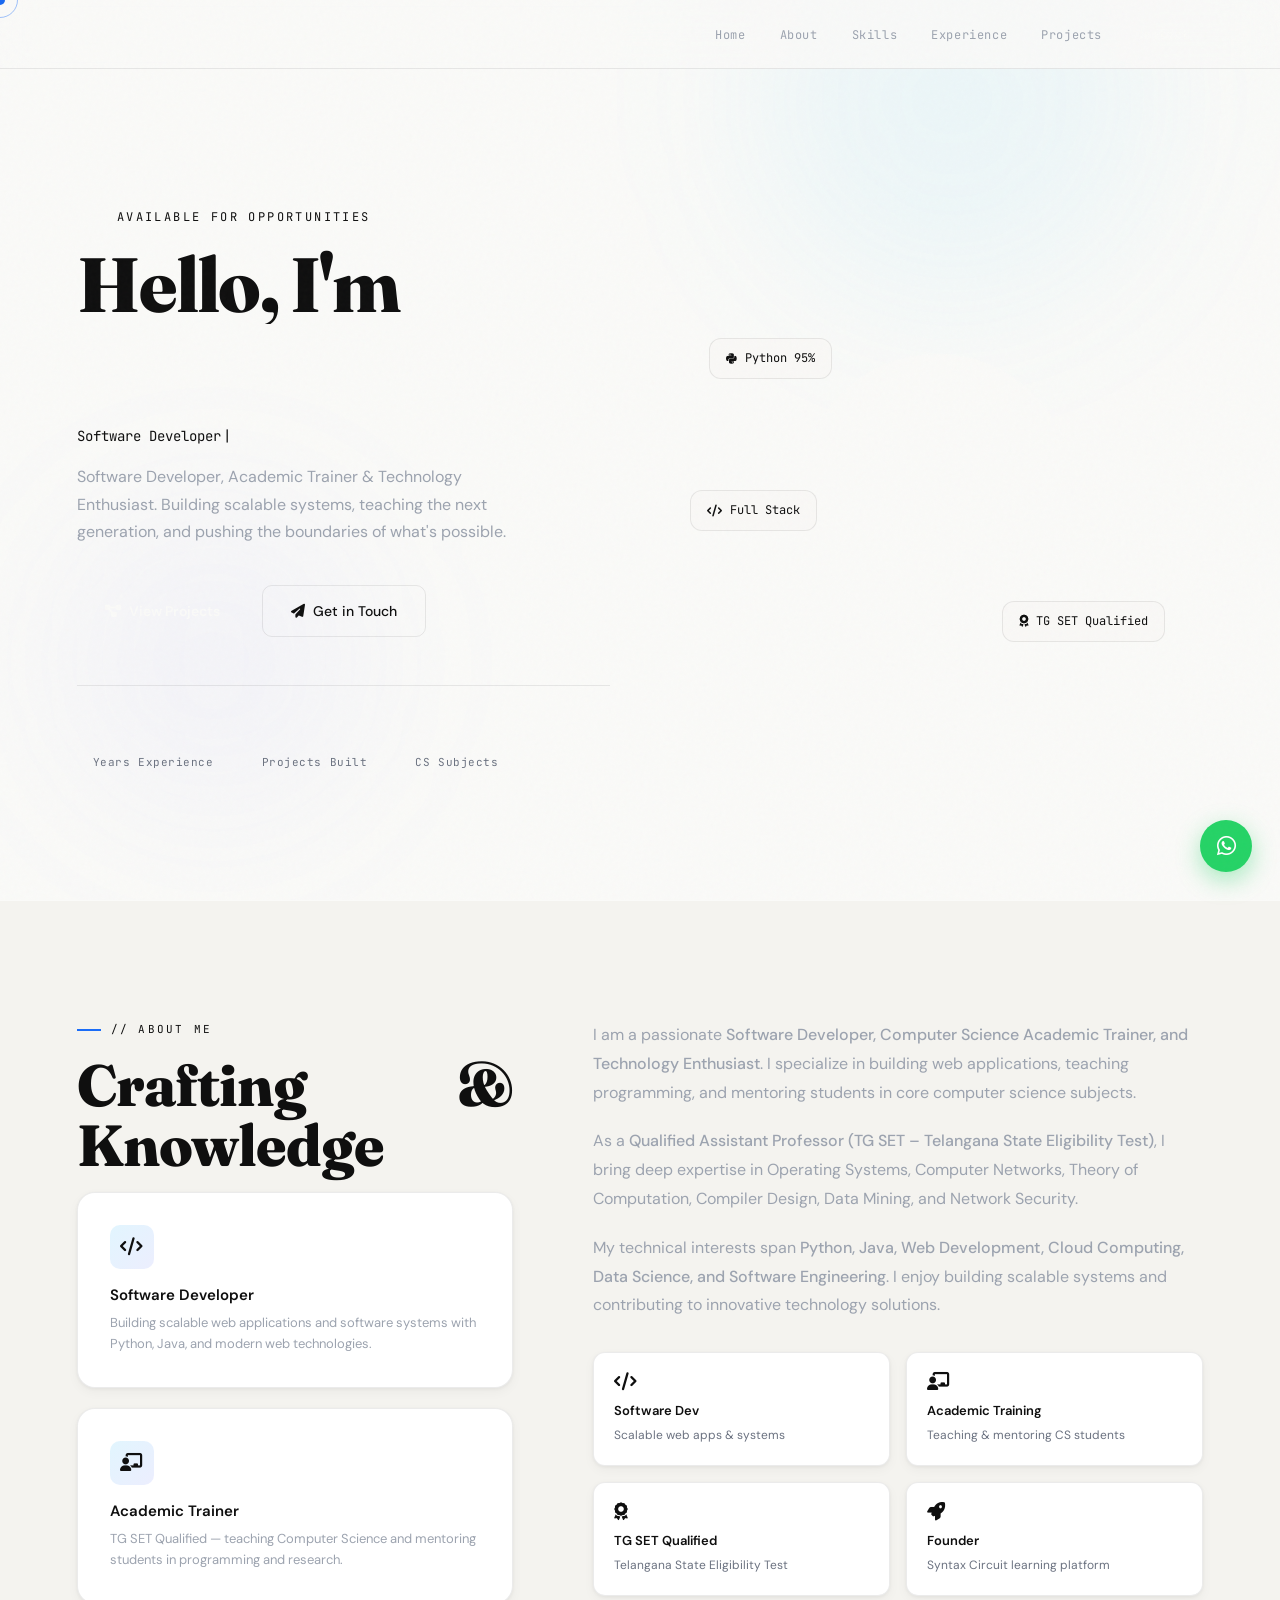
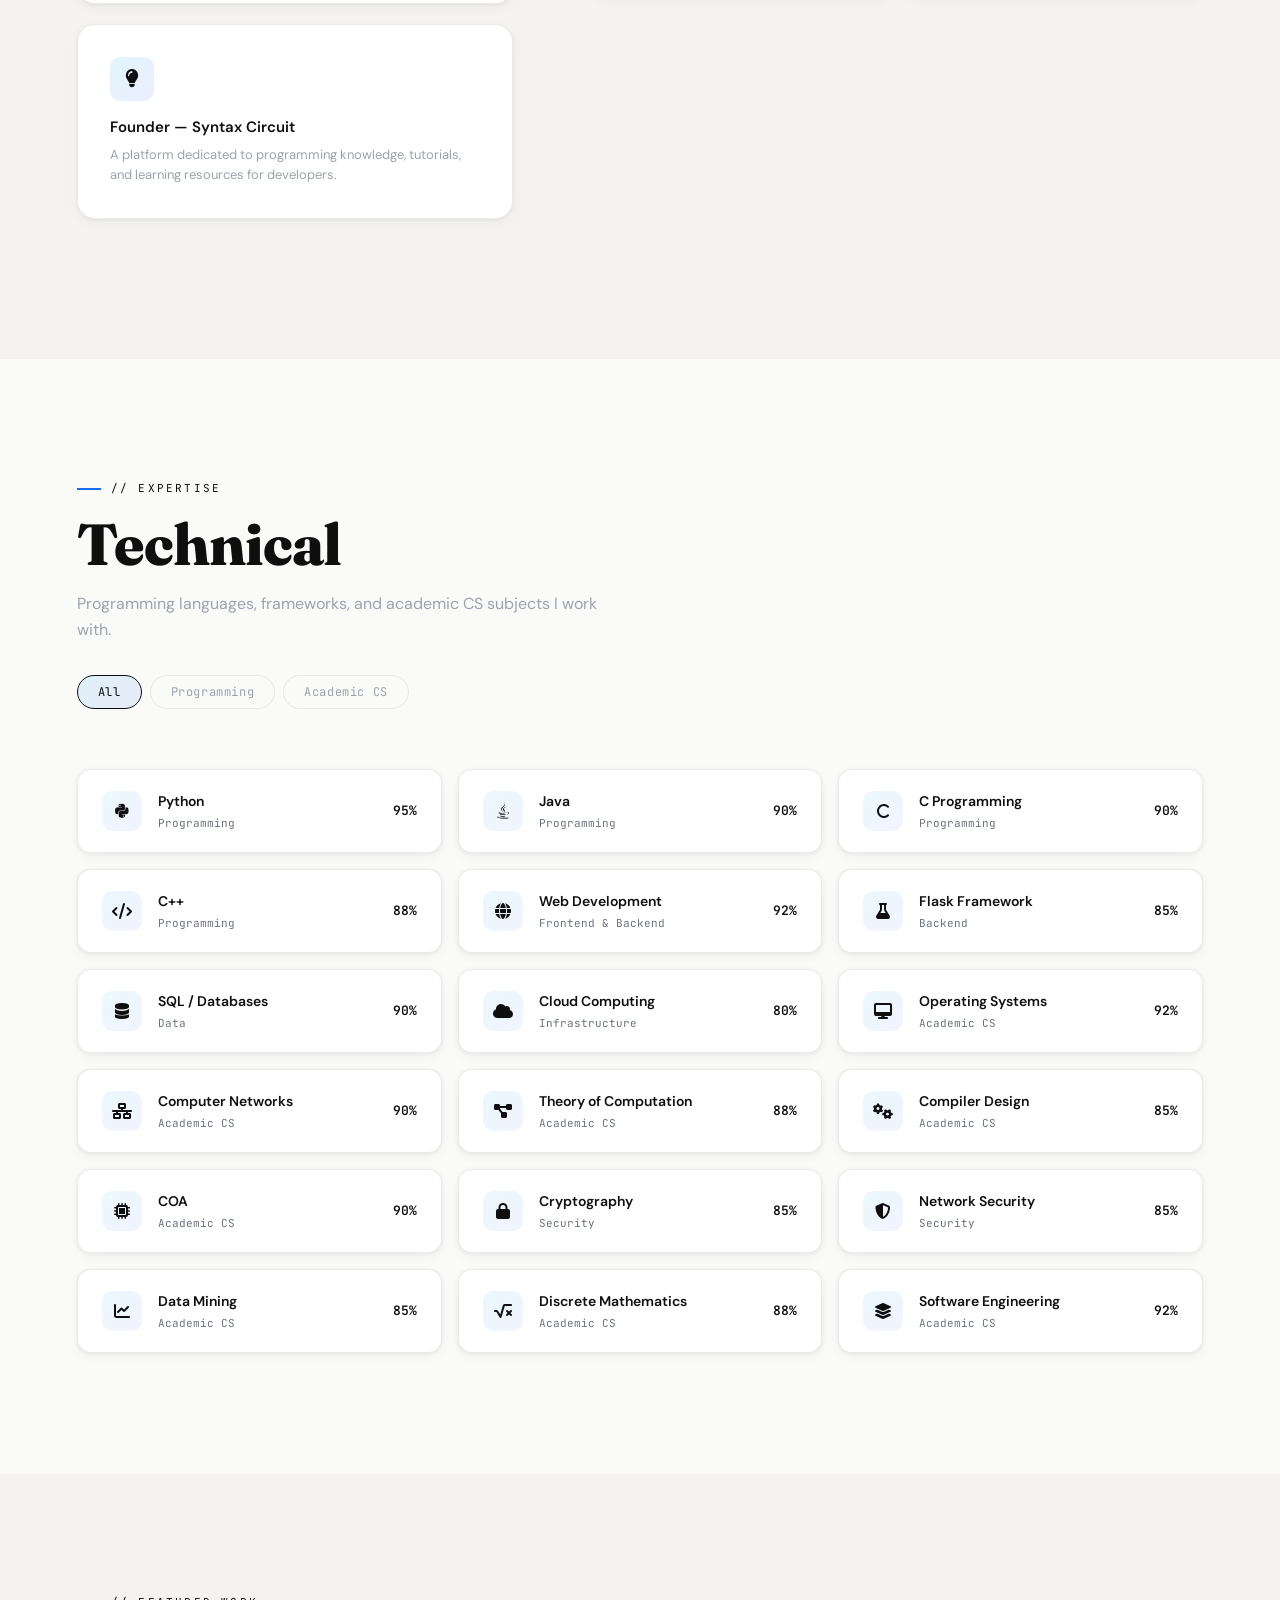
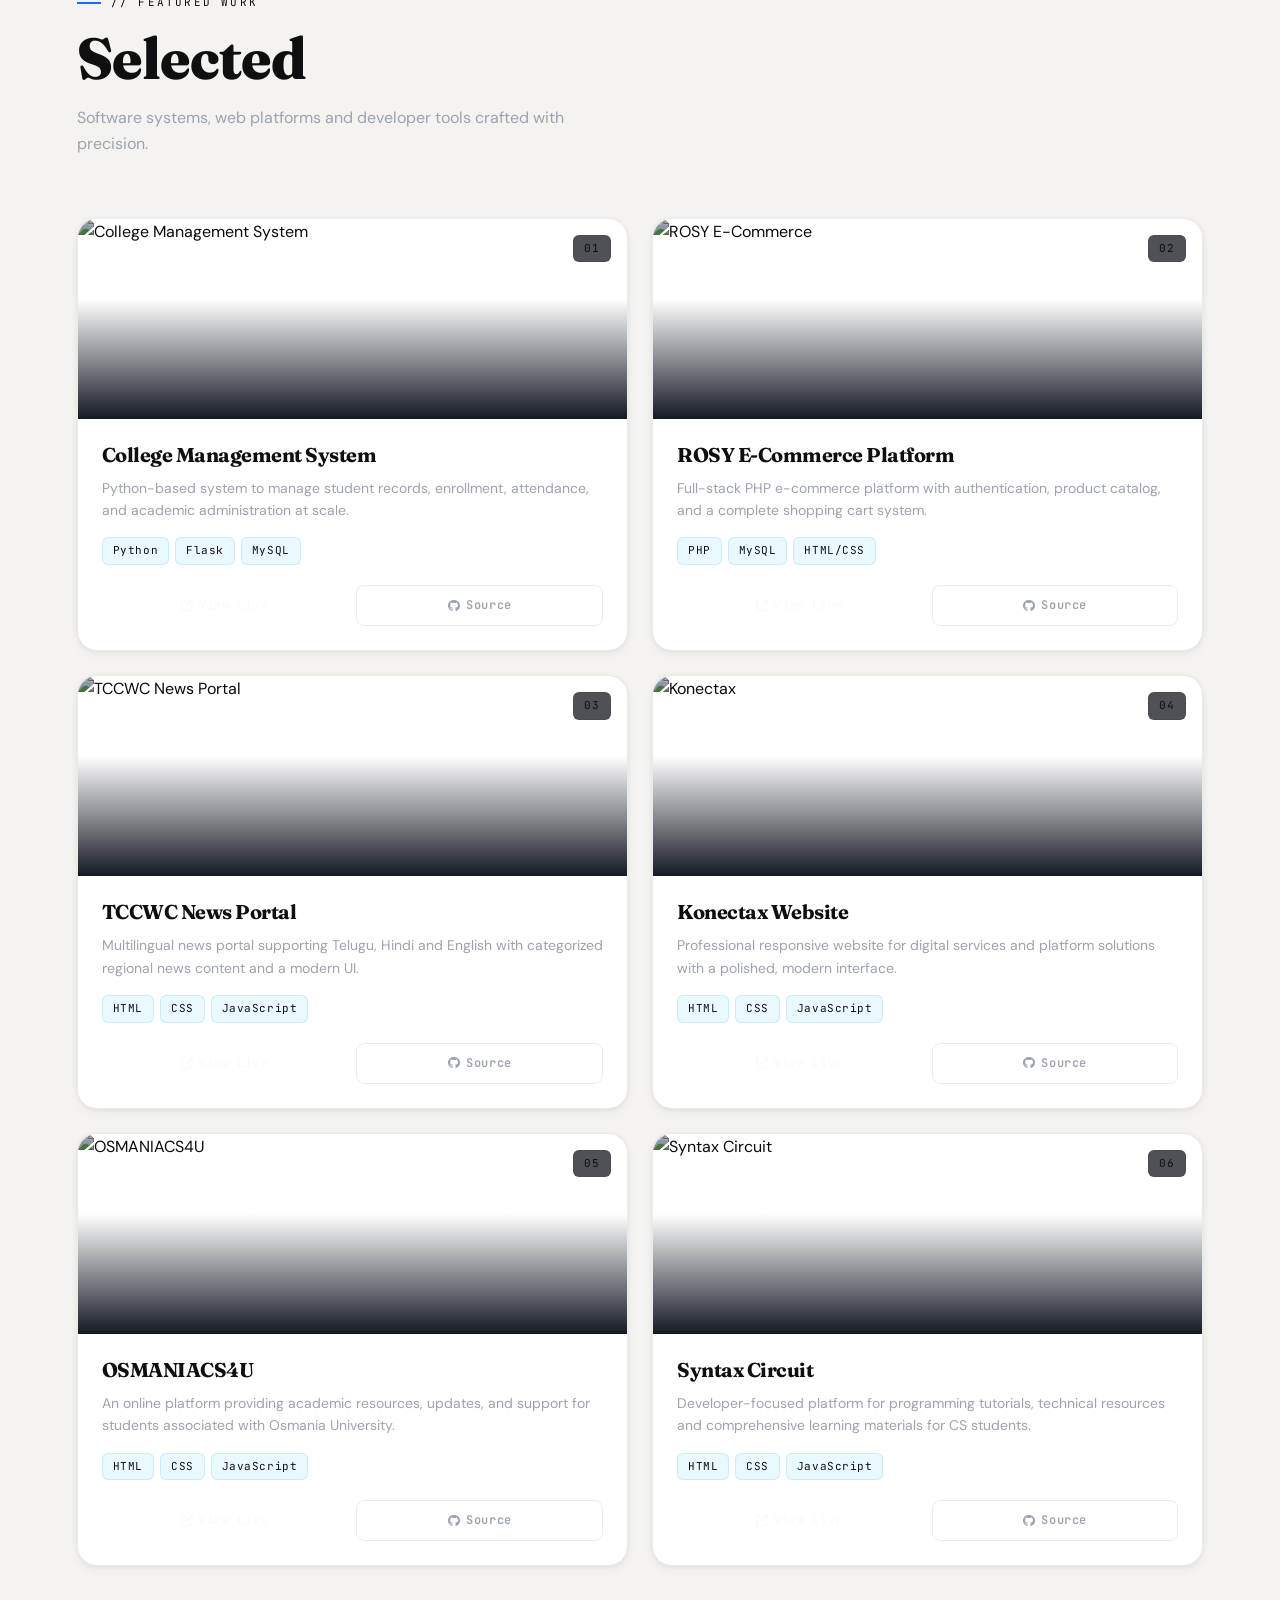
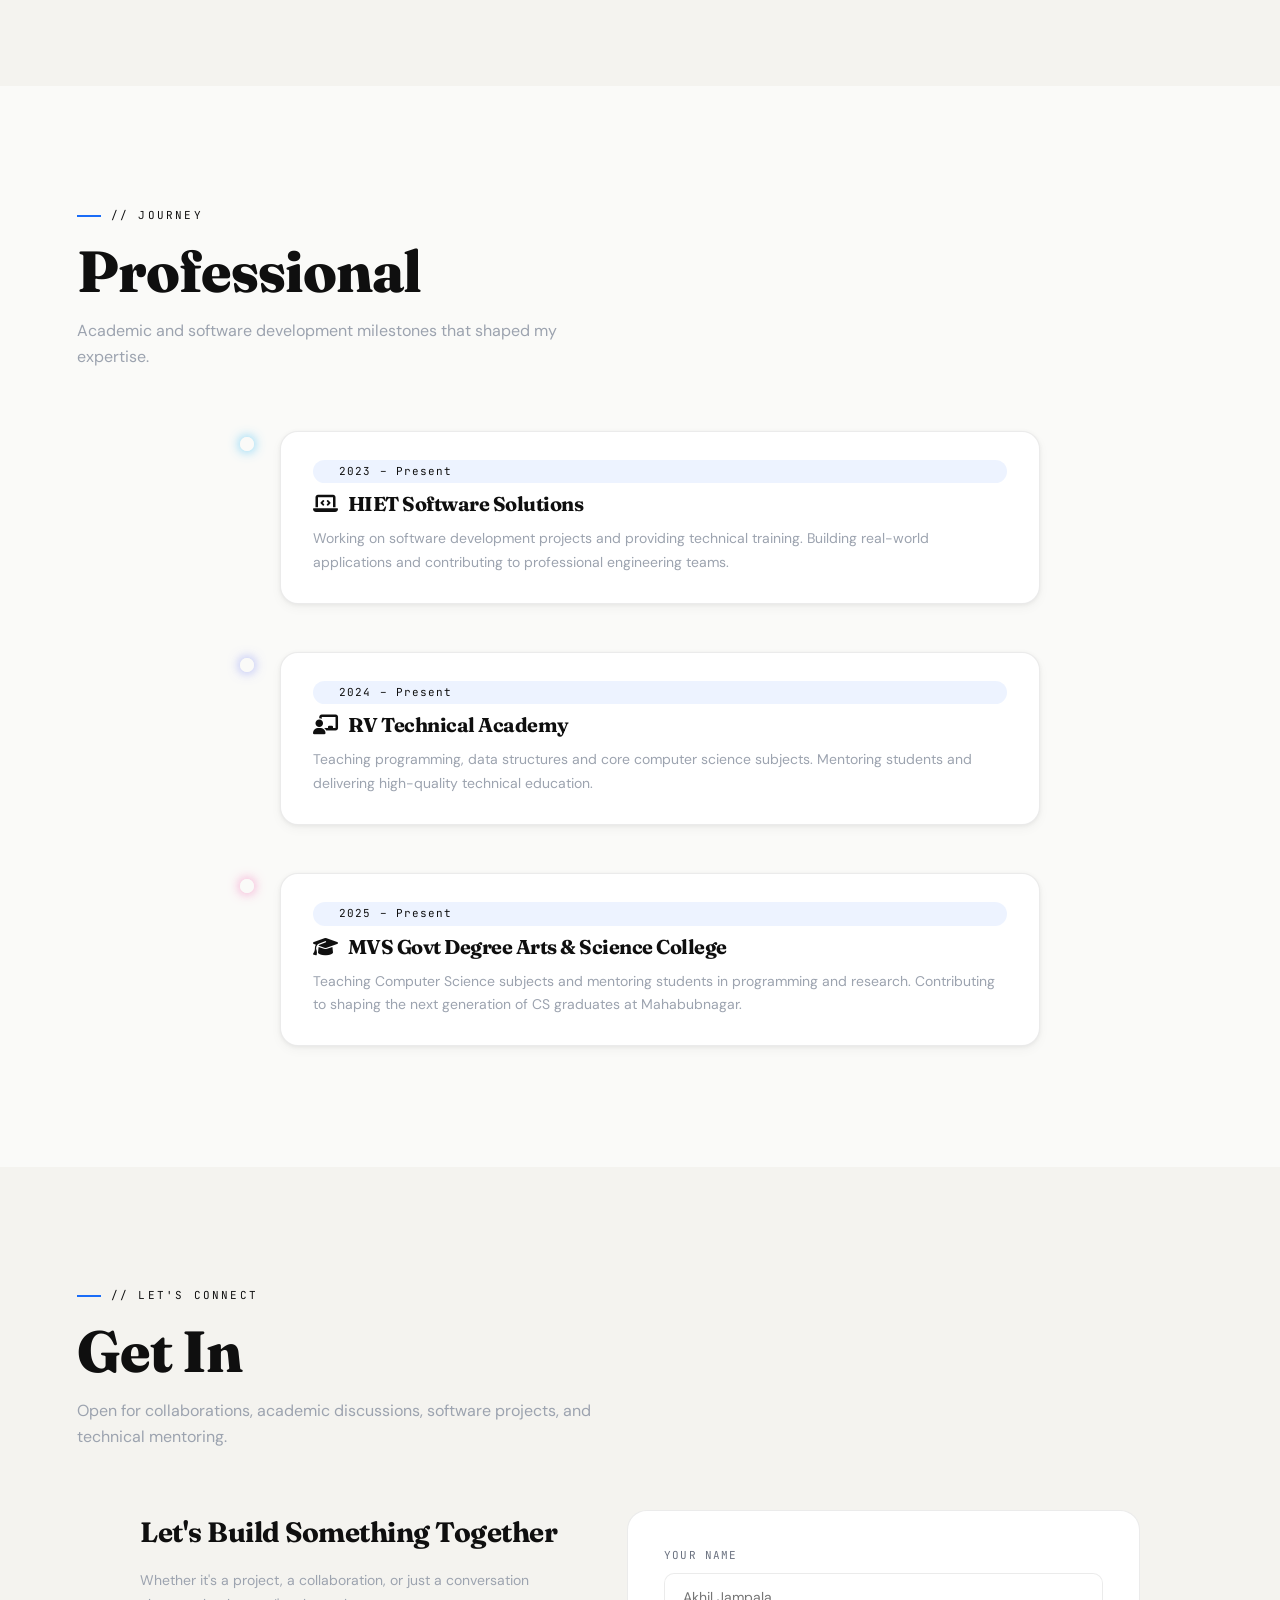
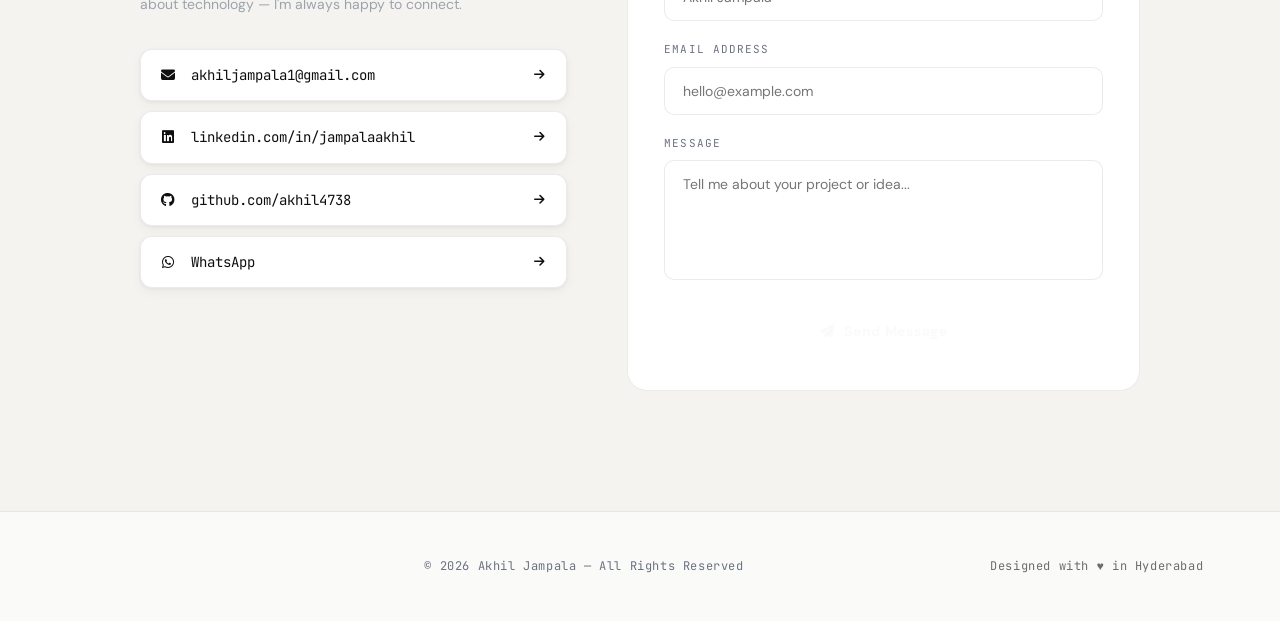
==== commit 7cf1c671: "Update index.html" ====
--- a/index.html
+++ b/index.html
@@ -1,43 +1,42 @@
+
 <!DOCTYPE html>
 <html lang="en">
 <head>
 <meta charset="UTF-8">
 <meta name="viewport" content="width=device-width, initial-scale=1.0">
-<title>Akhil Jampala — Portfolio 2040</title>
+<title>Akhil Jampala — Portfolio</title>
 <link rel="preconnect" href="https://fonts.googleapis.com">
-<link href="https://fonts.googleapis.com/css2?family=Space+Grotesk:wght@300;400;500;600;700&family=Syne:wght@700;800&family=JetBrains+Mono:wght@300;400&display=swap" rel="stylesheet">
+<link href="https://fonts.googleapis.com/css2?family=DM+Sans:wght@300;400;500;600;700&family=Fraunces:ital,wght@0,700;0,800;0,900;1,700;1,800&family=JetBrains+Mono:wght@300;400;500&display=swap" rel="stylesheet">
 <link rel="stylesheet" href="https://cdnjs.cloudflare.com/ajax/libs/font-awesome/6.5.0/css/all.min.css">
 <style>
-/* ============================================================
-   CSS VARIABLES & RESET
-   ============================================================ */
 :root {
-  --bg: #050810;
-  --bg2: #080c18;
-  --surface: rgba(255,255,255,0.04);
-  --surface2: rgba(255,255,255,0.07);
-  --border: rgba(255,255,255,0.08);
-  --border-glow: rgba(99,179,237,0.35);
-  --neon: #38bdf8;
-  --neon2: #818cf8;
-  --neon3: #f472b6;
-  --neon-glow: 0 0 20px rgba(56,189,248,0.5), 0 0 60px rgba(56,189,248,0.2);
-  --purple-glow: 0 0 20px rgba(129,140,248,0.5), 0 0 60px rgba(129,140,248,0.2);
-  --pink-glow: 0 0 20px rgba(244,114,182,0.4);
-  --text: #f1f5f9;
-  --text-muted: #64748b;
-  --text-dim: #94a3b8;
-  --font-display: 'Syne', sans-serif;
-  --font-body: 'Space Grotesk', sans-serif;
+  --bg: #fafaf8;
+  --bg2: #f4f3ef;
+  --bg3: #eeecea;
+  --surface: #ffffff;
+  --surface2: #f9f8f6;
+  --border: rgba(0,0,0,0.08);
+  --border-strong: rgba(0,0,0,0.14);
+  --accent: #1a6cf7;
+  --accent2: #7c3aed;
+  --accent3: #db2777;
+  --accent-soft: rgba(26,108,247,0.08);
+  --accent-glow: 0 4px 20px rgba(26,108,247,0.2);
+  --text: #0f0f0f;
+  --text-muted: #6b7280;
+  --text-dim: #9ca3af;
+  --font-display: 'Fraunces', serif;
+  --font-body: 'DM Sans', sans-serif;
   --font-mono: 'JetBrains Mono', monospace;
-  --radius: 16px;
-  --transition: 0.4s cubic-bezier(0.23, 1, 0.32, 1);
+  --radius: 18px;
+  --transition: 0.35s cubic-bezier(0.23, 1, 0.32, 1);
+  --shadow-sm: 0 1px 4px rgba(0,0,0,0.06), 0 4px 12px rgba(0,0,0,0.04);
+  --shadow-md: 0 4px 16px rgba(0,0,0,0.08), 0 8px 32px rgba(0,0,0,0.05);
+  --shadow-lg: 0 12px 40px rgba(0,0,0,0.1), 0 24px 64px rgba(0,0,0,0.06);
 }
 
 *,*::before,*::after { margin:0; padding:0; box-sizing:border-box; }
-
 html { scroll-behavior: smooth; }
-
 body {
   background: var(--bg);
   color: var(--text);
@@ -47,67 +46,726 @@
   overflow-x: hidden;
   cursor: none;
 }
-
-::selection { background: rgba(56,189,248,0.25); color: var(--neon); }
-
-/* ============================================================
-   CUSTOM CURSOR
-   ============================================================ */
+::selection { background: rgba(26,108,247,0.15); color: var(--accent); }
+
+/* CURSOR */
 #cursor {
   position: fixed;
-  width: 12px; height: 12px;
-  background: var(--neon);
+  width: 10px; height: 10px;
+  background: var(--accent);
   border-radius: 50%;
   pointer-events: none;
   z-index: 99999;
   transform: translate(-50%,-50%);
-  transition: transform 0.1s, width 0.3s, height 0.3s, background 0.3s;
-  mix-blend-mode: screen;
+  transition: width 0.25s, height 0.25s, background 0.25s;
+  mix-blend-mode: multiply;
 }
 #cursor-ring {
   position: fixed;
-  width: 40px; height: 40px;
-  border: 1px solid rgba(56,189,248,0.5);
+  width: 36px; height: 36px;
+  border: 1.5px solid rgba(26,108,247,0.4);
   border-radius: 50%;
   pointer-events: none;
   z-index: 99998;
   transform: translate(-50%,-50%);
-  transition: transform 0.15s ease-out, width 0.3s, height 0.3s, opacity 0.3s;
-}
-body:hover #cursor { opacity: 1; }
-
-/* ============================================================
-   SCROLL PROGRESS
-   ============================================================ */
+  transition: transform 0.15s ease-out, width 0.3s, height 0.3s;
+}
+
+/* SCROLL PROGRESS */
 #scroll-progress {
   position: fixed;
   top: 0; left: 0;
-  height: 2px;
+  height: 2.5px;
   width: 0%;
-  background: linear-gradient(90deg, var(--neon), var(--neon2), var(--neon3));
+  background: linear-gradient(90deg, var(--accent), var(--accent2), var(--accent3));
   z-index: 10000;
   transition: width 0.1s linear;
-  box-shadow: var(--neon-glow);
-}
-
-/* ============================================================
-   CANVAS BACKGROUND
-   ============================================================ */
+}
+
+/* CANVAS */
 #bg-canvas {
   position: fixed;
   inset: 0;
   z-index: 0;
   pointer-events: none;
-}
-
-/* ============================================================
-   NAVBAR
-   ============================================================ */
+  opacity: 0.6;
+}
+
+/* NAVBAR */
 nav {
   position: fixed;
   top: 0; left: 0; right: 0;
   z-index: 1000;
-  padding: 20px 6%;
+  padding: 18px 6%;
+  display: flex;
+  align-items: center;
+  justify-content: space-between;
+  background: rgba(250,250,248,0.85);
+  backdrop-filter: blur(20px);
+  -webkit-backdrop-filter: blur(20px);
+  border-bottom: 1px solid var(--border);
+  transition: padding 0.3s, background 0.3s, box-shadow 0.3s;
+}
+nav.scrolled {
+  padding: 12px 6%;
+  background: rgba(250,250,248,0.95);
+  box-shadow: 0 1px 16px rgba(0,0,0,0.06);
+}
+.logo {
+  font-family: var(--font-display);
+  font-size: 22px;
+  font-weight: 800;
+  color: var(--text);
+  letter-spacing: -0.5px;
+}
+.logo span { color: var(--accent); font-style: italic; }
+nav ul { display:flex; list-style:none; gap: 4px; align-items:center; }
+nav ul li a {
+  font-family: var(--font-mono);
+  font-size: 12px;
+  color: var(--text-muted);
+  text-decoration: none;
+  padding: 7px 14px;
+  border-radius: 8px;
+  letter-spacing: 0.04em;
+  transition: var(--transition);
+}
+nav ul li a:hover { color: var(--accent); background: var(--accent-soft); }
+.nav-cta {
+  background: var(--text) !important;
+  color: var(--bg) !important;
+  font-weight: 600 !important;
+  border-radius: 8px !important;
+}
+.nav-cta:hover { background: var(--accent) !important; color: white !important; }
+.hamburger { display:none; flex-direction:column; gap:5px; cursor:pointer; }
+.hamburger span { width:22px; height:2px; background:var(--text); border-radius:2px; transition:0.3s; }
+
+main { position: relative; z-index: 1; }
+section { padding: 110px 6%; position: relative; }
+
+.section-label {
+  font-family: var(--font-mono);
+  font-size: 11px;
+  letter-spacing: 0.18em;
+  color: var(--accent);
+  text-transform: uppercase;
+  margin-bottom: 14px;
+  display: flex;
+  align-items: center;
+  gap: 10px;
+}
+.section-label::before {
+  content: '';
+  width: 24px; height: 1.5px;
+  background: var(--accent);
+  display: inline-block;
+}
+.section-title {
+  font-family: var(--font-display);
+  font-size: clamp(34px, 4.5vw, 56px);
+  font-weight: 800;
+  line-height: 1.05;
+  letter-spacing: -1.5px;
+  margin-bottom: 14px;
+  color: var(--text);
+}
+.section-title .accent {
+  color: var(--accent);
+  font-style: italic;
+}
+.section-sub {
+  color: var(--text-muted);
+  font-size: 16px;
+  max-width: 520px;
+  line-height: 1.65;
+}
+
+/* ── HERO ─────────────────────────────────────────── */
+#hero {
+  min-height: 100vh;
+  display: flex;
+  align-items: center;
+  padding: 0 6%;
+  padding-top: 80px;
+  overflow: hidden;
+  background: var(--bg);
+}
+
+.hero-grid {
+  display: grid;
+  grid-template-columns: 1.1fr 0.9fr;
+  gap: 60px;
+  align-items: center;
+  width: 100%;
+  max-width: 1200px;
+  margin: auto;
+}
+
+.hero-eyebrow {
+  font-family: var(--font-mono);
+  font-size: 11px;
+  color: var(--accent);
+  letter-spacing: 0.18em;
+  text-transform: uppercase;
+  margin-bottom: 20px;
+  display: flex;
+  align-items: center;
+  gap: 10px;
+}
+.hero-eyebrow .dot {
+  width: 7px; height: 7px;
+  border-radius: 50%;
+  background: #22c55e;
+  animation: pulse-dot 2s infinite;
+}
+@keyframes pulse-dot {
+  0%,100% { box-shadow: 0 0 0 0 rgba(34,197,94,0.4); }
+  50% { box-shadow: 0 0 0 6px rgba(34,197,94,0); }
+}
+
+.hero-title {
+  font-family: var(--font-display);
+  font-size: clamp(46px, 6vw, 82px);
+  font-weight: 900;
+  line-height: 0.97;
+  letter-spacing: -3px;
+  margin-bottom: 24px;
+  color: var(--text);
+}
+.hero-title .line { display: block; overflow: hidden; }
+.hero-title .italic-line { font-style: italic; color: var(--accent); }
+
+.hero-desc {
+  color: var(--text-muted);
+  font-size: 16px;
+  line-height: 1.72;
+  margin-bottom: 36px;
+  max-width: 440px;
+}
+
+.hero-ctas { display: flex; gap: 12px; flex-wrap: wrap; }
+
+.btn-primary {
+  padding: 13px 26px;
+  background: var(--text);
+  color: var(--bg);
+  border: none;
+  border-radius: 10px;
+  font-family: var(--font-body);
+  font-size: 14px;
+  font-weight: 600;
+  cursor: pointer;
+  text-decoration: none;
+  display: inline-flex;
+  align-items: center;
+  gap: 8px;
+  transition: var(--transition);
+}
+.btn-primary:hover { background: var(--accent); transform: translateY(-2px); box-shadow: var(--accent-glow); }
+
+.btn-ghost {
+  padding: 13px 26px;
+  background: transparent;
+  color: var(--text);
+  border: 1.5px solid var(--border-strong);
+  border-radius: 10px;
+  font-family: var(--font-body);
+  font-size: 14px;
+  font-weight: 500;
+  cursor: pointer;
+  text-decoration: none;
+  display: inline-flex;
+  align-items: center;
+  gap: 8px;
+  transition: var(--transition);
+}
+.btn-ghost:hover { border-color: var(--accent); color: var(--accent); transform: translateY(-2px); }
+
+.hero-stats {
+  display: flex;
+  gap: 28px;
+  margin-top: 48px;
+  padding-top: 36px;
+  border-top: 1px solid var(--border);
+}
+.stat {}
+.stat-num {
+  font-family: var(--font-display);
+  font-size: 30px;
+  font-weight: 900;
+  color: var(--text);
+  line-height: 1;
+  letter-spacing: -1px;
+}
+.stat-num span { color: var(--accent); }
+.stat-label { font-size: 11px; color: var(--text-dim); margin-top: 4px; font-family: var(--font-mono); letter-spacing: 0.04em; }
+
+/* HERO VISUAL */
+.hero-visual {
+  display: flex;
+  justify-content: center;
+  align-items: center;
+  position: relative;
+}
+.hero-img-wrap {
+  position: relative;
+  width: 360px; height: 420px;
+}
+.hero-img-bg {
+  position: absolute;
+  inset: 0;
+  background: linear-gradient(145deg, #e8f0fe, #f3e8ff);
+  border-radius: 50% 50% 50% 50% / 60% 60% 40% 40%;
+  z-index: 0;
+  animation: morph 8s ease-in-out infinite;
+}
+@keyframes morph {
+  0%,100% { border-radius: 50% 50% 50% 50% / 60% 60% 40% 40%; }
+  33% { border-radius: 70% 30% 60% 40% / 50% 60% 40% 50%; }
+  66% { border-radius: 40% 60% 30% 70% / 40% 50% 60% 50%; }
+}
+.hero-img-frame {
+  position: absolute;
+  width: 280px; height: 320px;
+  bottom: 0; left: 50%;
+  transform: translateX(-50%);
+  border-radius: 50% 50% 46% 46% / 60% 60% 40% 40%;
+  overflow: hidden;
+  z-index: 1;
+  border: 3px solid white;
+  box-shadow: var(--shadow-lg);
+  animation: float-img 5s ease-in-out infinite;
+}
+@keyframes float-img {
+  0%,100% { transform: translateX(-50%) translateY(0); }
+  50% { transform: translateX(-50%) translateY(-14px); }
+}
+.hero-img-frame img {
+  width: 100%; height: 100%;
+  object-fit: cover;
+  object-position: top center;
+}
+.hero-img-frame .img-placeholder {
+  width: 100%; height: 100%;
+  background: linear-gradient(160deg, #dbeafe 0%, #ede9fe 100%);
+  display: flex;
+  align-items: center;
+  justify-content: center;
+  font-family: var(--font-display);
+  font-size: 64px;
+  font-weight: 900;
+  color: var(--accent);
+  font-style: italic;
+}
+
+.floating-pill {
+  position: absolute;
+  background: white;
+  border: 1px solid var(--border);
+  border-radius: 50px;
+  padding: 9px 16px;
+  font-size: 12px;
+  font-family: var(--font-mono);
+  white-space: nowrap;
+  display: flex;
+  align-items: center;
+  gap: 8px;
+  box-shadow: var(--shadow-md);
+  z-index: 2;
+  animation: float-pill 4s ease-in-out infinite;
+}
+.floating-pill i { color: var(--accent); }
+.pill-1 { top: 12%; left: -4%; animation-delay: 0s; }
+.pill-2 { bottom: 18%; right: -6%; animation-delay: 1.5s; }
+.pill-3 { top: 55%; left: -8%; animation-delay: 0.9s; }
+@keyframes float-pill {
+  0%,100% { transform: translateY(0); }
+  50% { transform: translateY(-8px); }
+}
+
+#typing {
+  font-family: var(--font-mono);
+  font-size: 13px;
+  color: var(--accent);
+  display: flex;
+  align-items: center;
+  gap: 2px;
+  margin-bottom: 14px;
+}
+#typing-text::after {
+  content: '_';
+  animation: blink 1s step-end infinite;
+}
+@keyframes blink { 0%,100%{opacity:1} 50%{opacity:0} }
+
+/* ── ABOUT ─────────────────────────────────────────── */
+#about { background: var(--bg2); }
+
+.about-grid {
+  display: grid;
+  grid-template-columns: 1fr 1.35fr;
+  gap: 80px;
+  align-items: start;
+  max-width: 1200px;
+  margin: auto;
+}
+.about-left { position: sticky; top: 110px; }
+
+.about-highlight-card {
+  background: var(--surface);
+  border: 1px solid var(--border);
+  border-radius: var(--radius);
+  padding: 28px;
+  margin-bottom: 14px;
+  box-shadow: var(--shadow-sm);
+  transition: var(--transition);
+  position: relative;
+  overflow: hidden;
+}
+.about-highlight-card::after {
+  content: '';
+  position: absolute;
+  left: 0; top: 0; bottom: 0;
+  width: 3px;
+  border-radius: 3px 0 0 3px;
+  background: var(--accent);
+  opacity: 0;
+  transition: opacity 0.3s;
+}
+.about-highlight-card:hover { transform: translateY(-3px); box-shadow: var(--shadow-md); }
+.about-highlight-card:hover::after { opacity: 1; }
+.ahl-icon {
+  width: 40px; height: 40px;
+  border-radius: 10px;
+  background: var(--accent-soft);
+  display: flex; align-items: center; justify-content: center;
+  margin-bottom: 12px;
+  font-size: 17px;
+  color: var(--accent);
+}
+.ahl-title { font-weight: 600; font-size: 15px; margin-bottom: 5px; color: var(--text); }
+.ahl-desc { font-size: 13px; color: var(--text-muted); line-height: 1.6; }
+
+.about-body p {
+  color: var(--text-muted);
+  line-height: 1.82;
+  font-size: 16px;
+  margin-bottom: 18px;
+}
+.about-body p strong { color: var(--text); font-weight: 600; }
+
+.about-cards-grid {
+  display: grid;
+  grid-template-columns: 1fr 1fr;
+  gap: 12px;
+  margin-top: 28px;
+}
+.about-card-mini {
+  background: var(--surface);
+  border: 1px solid var(--border);
+  border-radius: 12px;
+  padding: 18px;
+  transition: var(--transition);
+  box-shadow: var(--shadow-sm);
+}
+.about-card-mini:hover { border-color: rgba(26,108,247,0.2); transform: translateY(-2px); box-shadow: var(--shadow-md); }
+.about-card-mini i { color: var(--accent); font-size: 17px; margin-bottom: 9px; display: block; }
+.about-card-mini h4 { font-size: 13px; font-weight: 600; margin-bottom: 3px; color: var(--text); }
+.about-card-mini p { font-size: 12px; color: var(--text-dim); }
+
+/* ── SKILLS ─────────────────────────────────────────── */
+#skills { background: var(--bg); }
+
+.skills-header { max-width: 1200px; margin: 0 auto 56px; }
+.skills-tabs {
+  display: flex;
+  gap: 8px;
+  margin-top: 28px;
+  flex-wrap: wrap;
+}
+.tab-btn {
+  padding: 7px 18px;
+  border-radius: 50px;
+  border: 1.5px solid var(--border-strong);
+  background: transparent;
+  color: var(--text-muted);
+  font-family: var(--font-mono);
+  font-size: 11px;
+  cursor: pointer;
+  transition: var(--transition);
+  letter-spacing: 0.05em;
+}
+.tab-btn.active, .tab-btn:hover {
+  background: var(--accent);
+  border-color: var(--accent);
+  color: white;
+}
+
+.skills-grid {
+  display: grid;
+  grid-template-columns: repeat(auto-fill, minmax(270px, 1fr));
+  gap: 14px;
+  max-width: 1200px;
+  margin: auto;
+}
+.skill-chip {
+  background: var(--surface);
+  border: 1px solid var(--border);
+  border-radius: 14px;
+  padding: 18px 22px;
+  display: flex;
+  align-items: center;
+  gap: 14px;
+  transition: var(--transition);
+  position: relative;
+  overflow: hidden;
+  box-shadow: var(--shadow-sm);
+}
+.skill-chip::after {
+  content: '';
+  position: absolute;
+  bottom: 0; left: 0;
+  height: 2px;
+  background: linear-gradient(90deg, var(--accent), var(--accent2));
+  width: var(--pct);
+  transition: width 1.5s cubic-bezier(0.23,1,0.32,1);
+}
+.skill-chip:hover {
+  border-color: rgba(26,108,247,0.25);
+  transform: translateY(-3px);
+  box-shadow: var(--shadow-md);
+}
+.skill-chip-icon {
+  width: 38px; height: 38px;
+  border-radius: 9px;
+  background: var(--accent-soft);
+  display: flex; align-items: center; justify-content: center;
+  font-size: 15px;
+  color: var(--accent);
+  flex-shrink: 0;
+}
+.skill-chip-info { flex: 1; }
+.skill-chip-name { font-size: 14px; font-weight: 600; margin-bottom: 2px; color: var(--text); }
+.skill-chip-cat { font-size: 11px; color: var(--text-dim); font-family: var(--font-mono); }
+.skill-chip-pct {
+  font-family: var(--font-mono);
+  font-size: 13px;
+  color: var(--accent);
+  font-weight: 600;
+}
+
+/* ── PROJECTS ─────────────────────────────────────────── */
+#projects { background: var(--bg2); }
+
+.projects-header { max-width: 1200px; margin: 0 auto 56px; }
+.projects-grid {
+  display: grid;
+  grid-template-columns: repeat(auto-fill, minmax(360px, 1fr));
+  gap: 22px;
+  max-width: 1200px;
+  margin: auto;
+}
+.project-card {
+  background: var(--surface);
+  border: 1px solid var(--border);
+  border-radius: 20px;
+  overflow: hidden;
+  transition: var(--transition);
+  display: flex;
+  flex-direction: column;
+  box-shadow: var(--shadow-sm);
+}
+.project-card:hover {
+  border-color: rgba(26,108,247,0.2);
+  transform: translateY(-6px);
+  box-shadow: var(--shadow-lg);
+}
+.project-img {
+  position: relative;
+  height: 195px;
+  overflow: hidden;
+}
+.project-img img {
+  width: 100%; height: 100%;
+  object-fit: cover;
+  transition: transform 0.6s ease;
+  filter: brightness(0.92) saturate(0.9);
+}
+.project-card:hover .project-img img { transform: scale(1.04); filter: brightness(1) saturate(1); }
+.project-img-overlay {
+  position: absolute; inset: 0;
+  background: linear-gradient(to bottom, transparent 45%, rgba(255,255,255,0.9));
+}
+.project-num {
+  position: absolute;
+  top: 14px; right: 14px;
+  font-family: var(--font-mono);
+  font-size: 11px;
+  color: var(--text-muted);
+  background: rgba(255,255,255,0.9);
+  backdrop-filter: blur(8px);
+  padding: 4px 10px;
+  border-radius: 6px;
+  border: 1px solid var(--border);
+  letter-spacing: 0.1em;
+}
+.project-body { padding: 22px; flex: 1; display: flex; flex-direction: column; }
+.project-title {
+  font-family: var(--font-display);
+  font-size: 20px;
+  font-weight: 700;
+  margin-bottom: 9px;
+  line-height: 1.2;
+  color: var(--text);
+  letter-spacing: -0.5px;
+}
+.project-desc { font-size: 13.5px; color: var(--text-muted); line-height: 1.65; margin-bottom: 14px; flex: 1; }
+.project-tags { display: flex; flex-wrap: wrap; gap: 6px; margin-bottom: 18px; }
+.tag {
+  font-family: var(--font-mono);
+  font-size: 11px;
+  padding: 3px 10px;
+  border-radius: 6px;
+  background: var(--accent-soft);
+  color: var(--accent);
+  border: 1px solid rgba(26,108,247,0.15);
+  letter-spacing: 0.04em;
+}
+.project-links { display: flex; gap: 9px; }
+.project-link {
+  flex: 1;
+  padding: 9px;
+  border-radius: 8px;
+  text-align: center;
+  text-decoration: none;
+  font-size: 12px;
+  font-weight: 600;
+  font-family: var(--font-mono);
+  letter-spacing: 0.04em;
+  transition: var(--transition);
+  display: flex; align-items:center; justify-content:center; gap:6px;
+}
+.project-link.primary {
+  background: var(--text);
+  color: white;
+}
+.project-link.primary:hover { background: var(--accent); transform: translateY(-1px); }
+.project-link.ghost {
+  border: 1.5px solid var(--border-strong);
+  color: var(--text-muted);
+}
+.project-link.ghost:hover { border-color: var(--accent); color: var(--accent); }
+
+/* ── EXPERIENCE ─────────────────────────────────────────── */
+#experience { background: var(--bg); }
+
+.experience-inner {
+  max-width: 800px;
+  margin: 0 auto;
+}
+.timeline {
+  position: relative;
+  padding-left: 36px;
+}
+.timeline::before {
+  content: '';
+  position: absolute;
+  left: 6px; top: 8px;
+  width: 1.5px;
+  height: calc(100% - 8px);
+  background: linear-gradient(to bottom, var(--accent), rgba(26,108,247,0.1));
+}
+.tl-item {
+  position: relative;
+  margin-bottom: 40px;
+  opacity: 0;
+  transform: translateX(-18px);
+  transition: opacity 0.6s ease, transform 0.6s ease;
+}
+.tl-item.visible { opacity: 1; transform: translateX(0); }
+.tl-item:last-child { margin-bottom: 0; }
+.tl-dot {
+  position: absolute;
+  left: -37px;
+  top: 8px;
+  width: 13px; height: 13px;
+  border-radius: 50%;
+  background: white;
+  border: 2.5px solid var(--accent);
+  box-shadow: 0 0 0 4px rgba(26,108,247,0.1);
+}
+.tl-card {
+  background: var(--surface);
+  border: 1px solid var(--border);
+  border-radius: var(--radius);
+  padding: 26px 30px;
+  transition: var(--transition);
+  box-shadow: var(--shadow-sm);
+}
+.tl-card:hover { border-color: rgba(26,108,247,0.2); transform: translateX(5px); box-shadow: var(--shadow-md); }
+.tl-date {
+  font-family: var(--font-mono);
+  font-size: 11px;
+  color: var(--accent);
+  letter-spacing: 0.08em;
+  margin-bottom: 8px;
+  display: inline-flex;
+  align-items: center;
+  gap: 7px;
+  background: var(--accent-soft);
+  padding: 3px 10px;
+  border-radius: 50px;
+}
+.tl-title {
+  font-family: var(--font-display);
+  font-size: 20px;
+  font-weight: 700;
+  margin-bottom: 10px;
+  line-height: 1.3;
+  color: var(--text);
+  letter-spacing: -0.5px;
+  margin-top: 8px;
+}
+.tl-desc { font-size: 14px; color: var(--text-muted); line-height: 1.72; }
+
+/* ── CONTACT ─────────────────────────────────────────── */
+#contact { background: var(--bg2); }
+
+.contact-inner {
+  max-width: 960px;
+  margin: 0 auto;
+  display: grid;
+  grid-template-columns: 1fr 1.2fr;
+  gap: 56px;
+  align-items: start;
+}
+.contact-left h3 {
+  font-family: var(--font-display);
+  font-size: 26px;
+  font-weight: 700;
+  margin-bottom: 12px;
+  letter-spacing: -0.5px;
+}
+.contact-left p { font-size: 14px; color: var(--text-muted); line-height: 1.72; margin-bottom: 28px; }
+.contact-socials { display: flex; flex-direction: column; gap: 9px; }
+.social-link {
+  display: flex;
+  align-items: center;
+  gap: 12px;
+  padding: 13px 16px;
+  background: var(--surface);
+  border: 1px solid var(--border);
+  border-radius: 12px;
+  text-decoration: none;
+  color: var(--text);
+  font-size: 13px;
+  transition: var(--transition);
+  font-family: var(--font-mono);
+  box-shadow: var(--shadow-sm);
+}
+.social-link i { color: var(--accent); width: 16px; text-align: center; }
+.social-link:hover { border-color: rgba(26,108,247,0.25); transform: translateX(4px); box-  padding: 20px 6%;
   display: flex;
   align-items: center;
   justify-content: space-between;
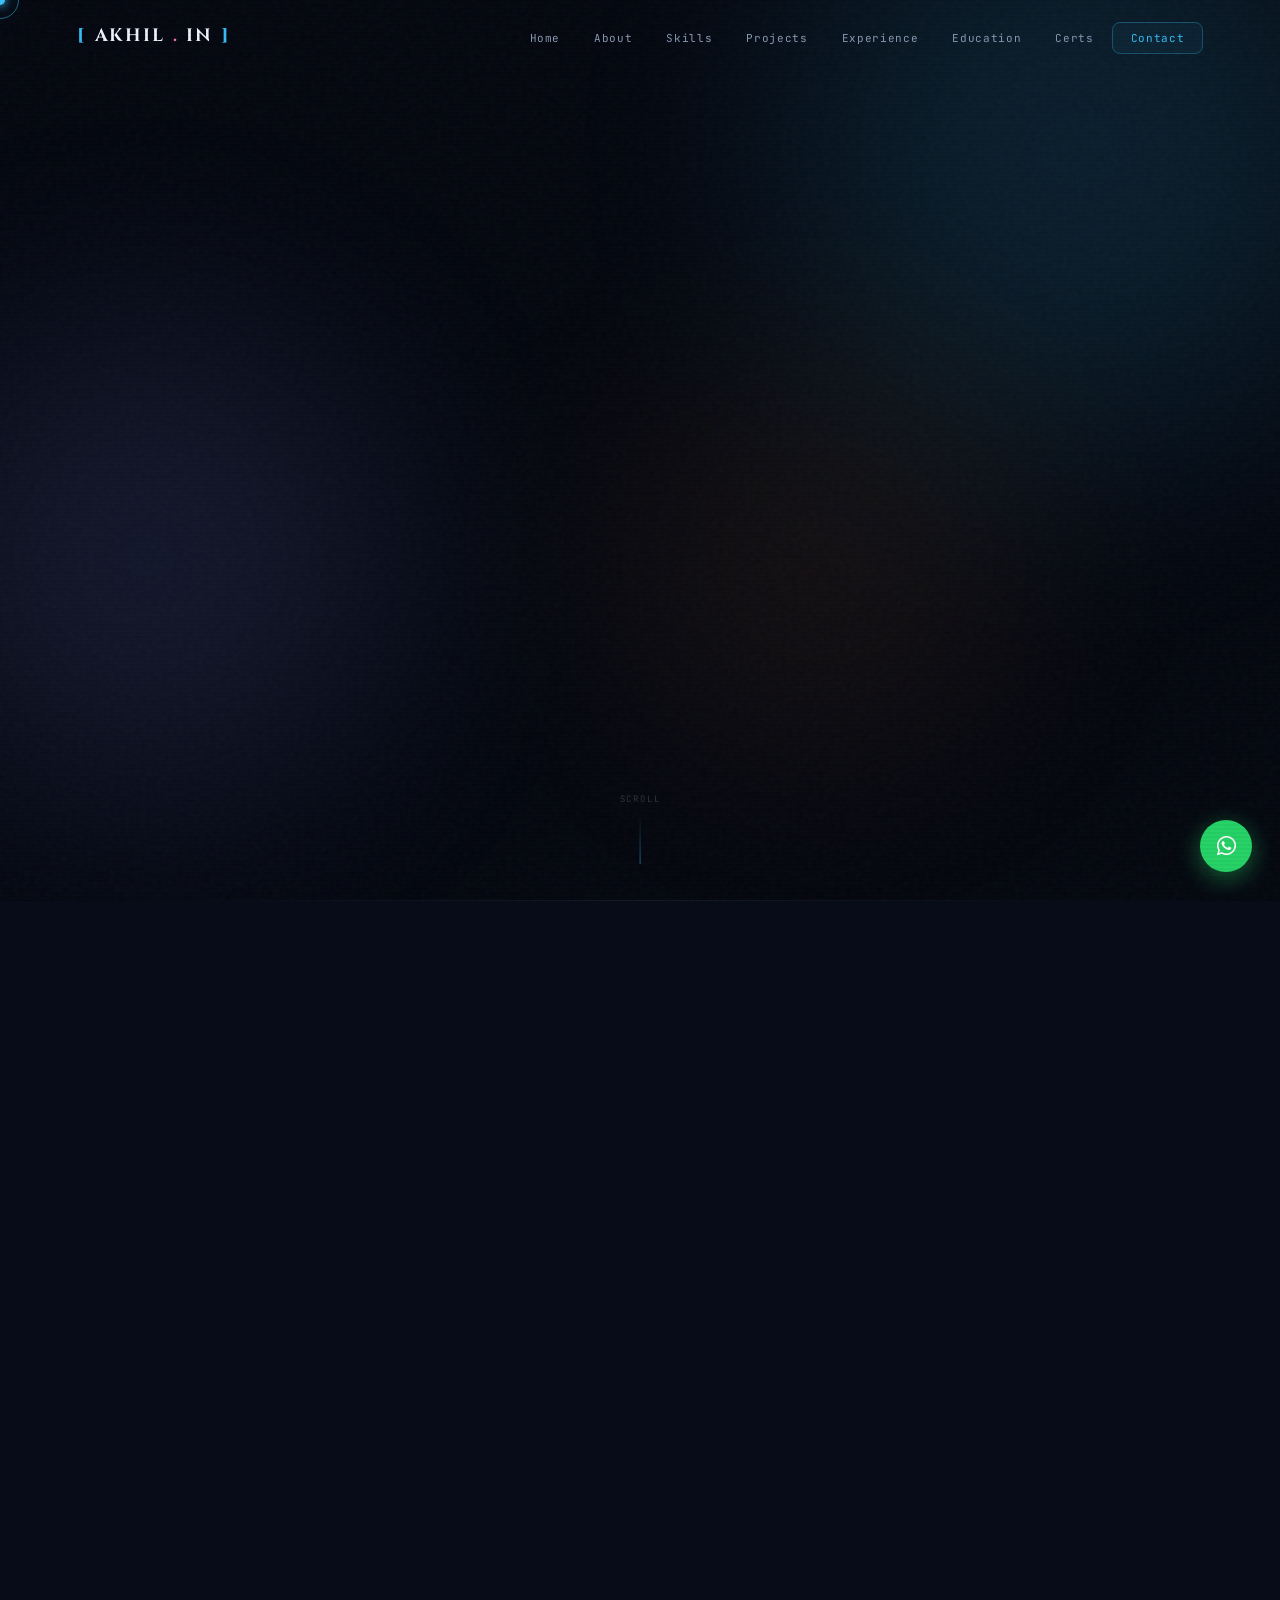
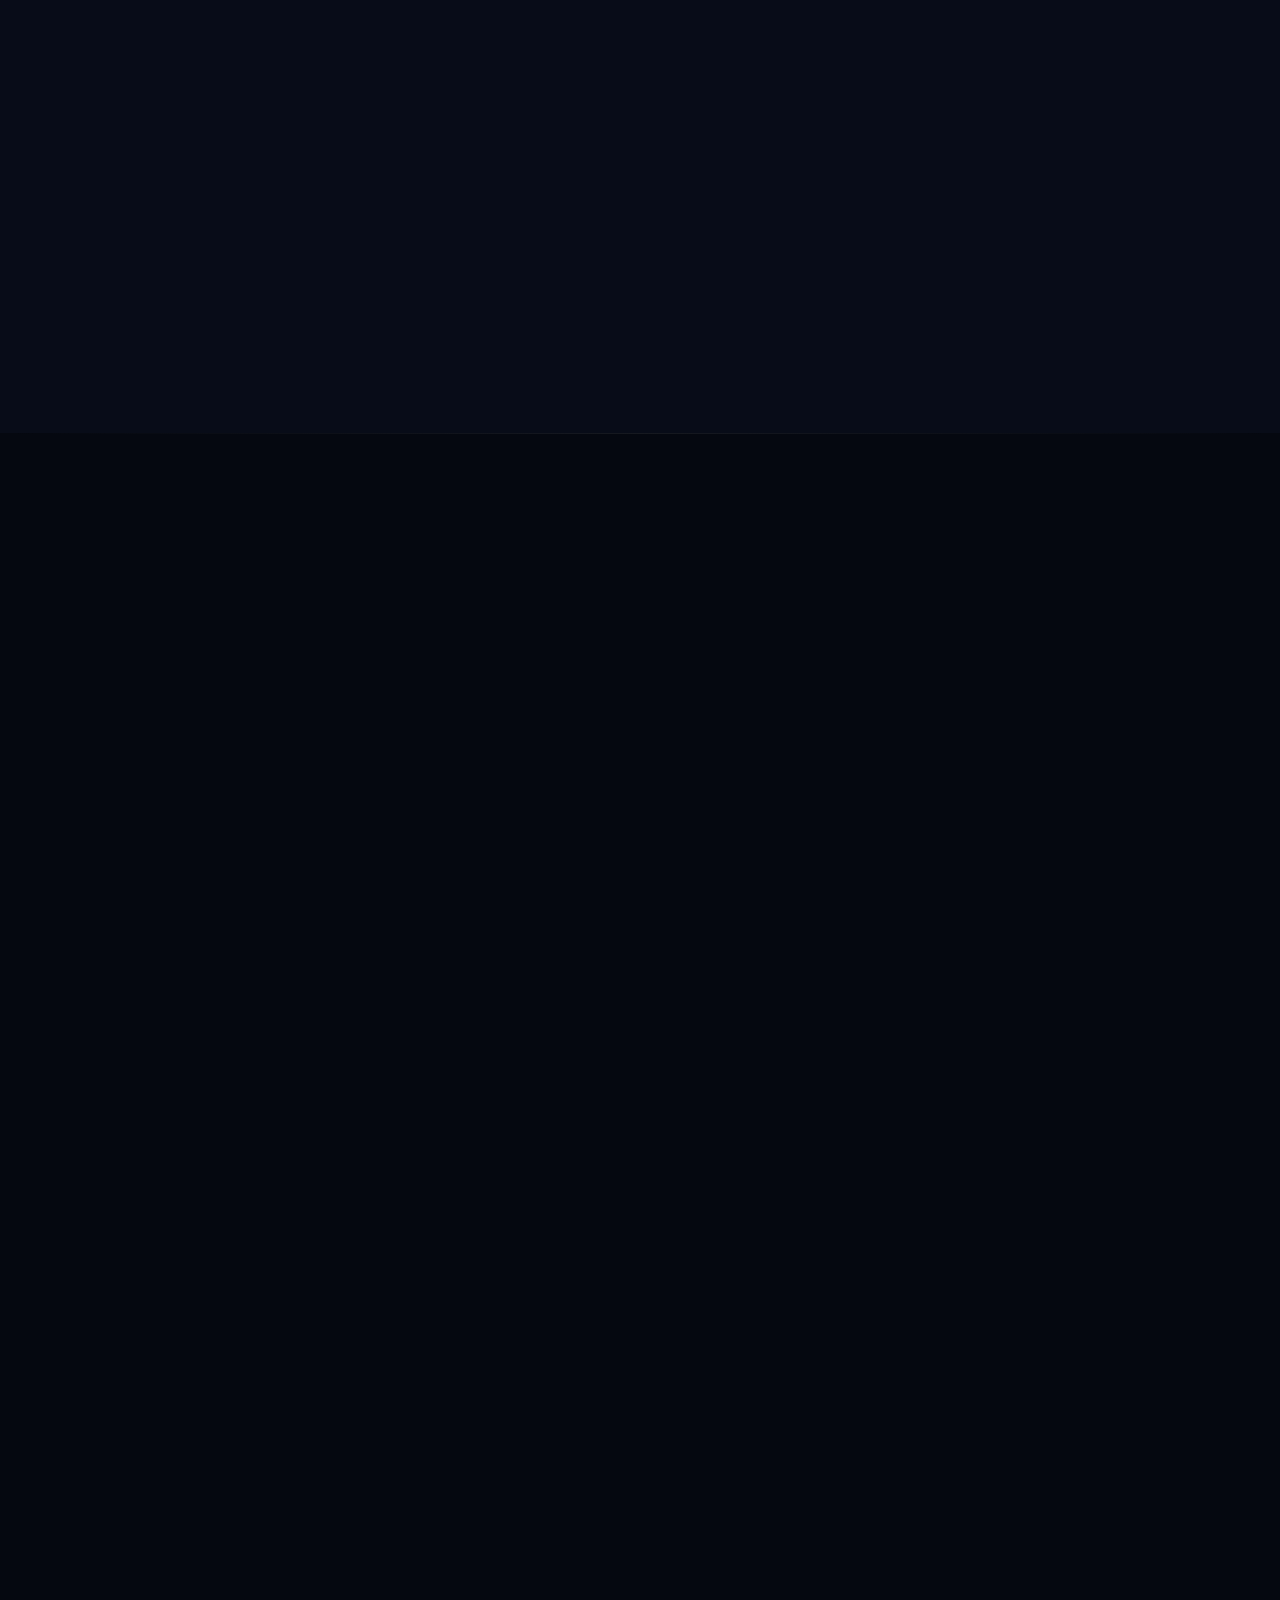
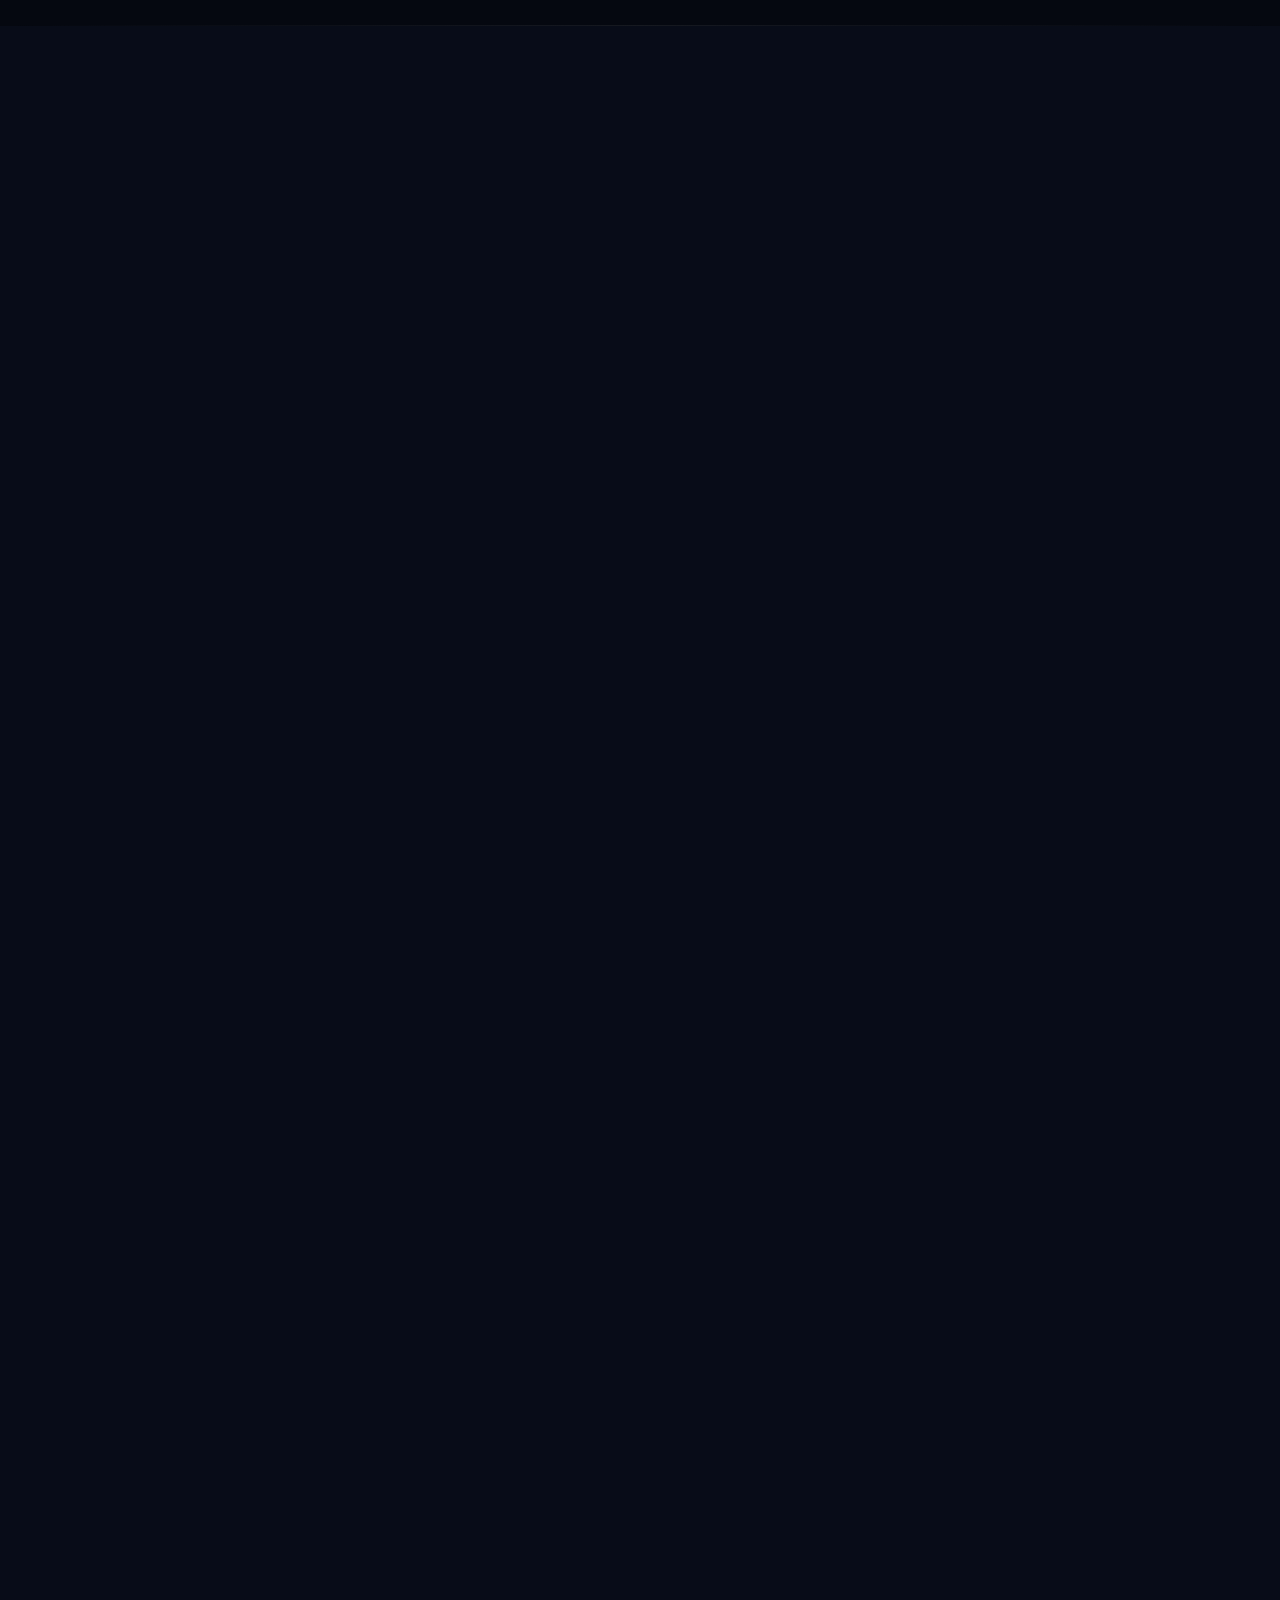
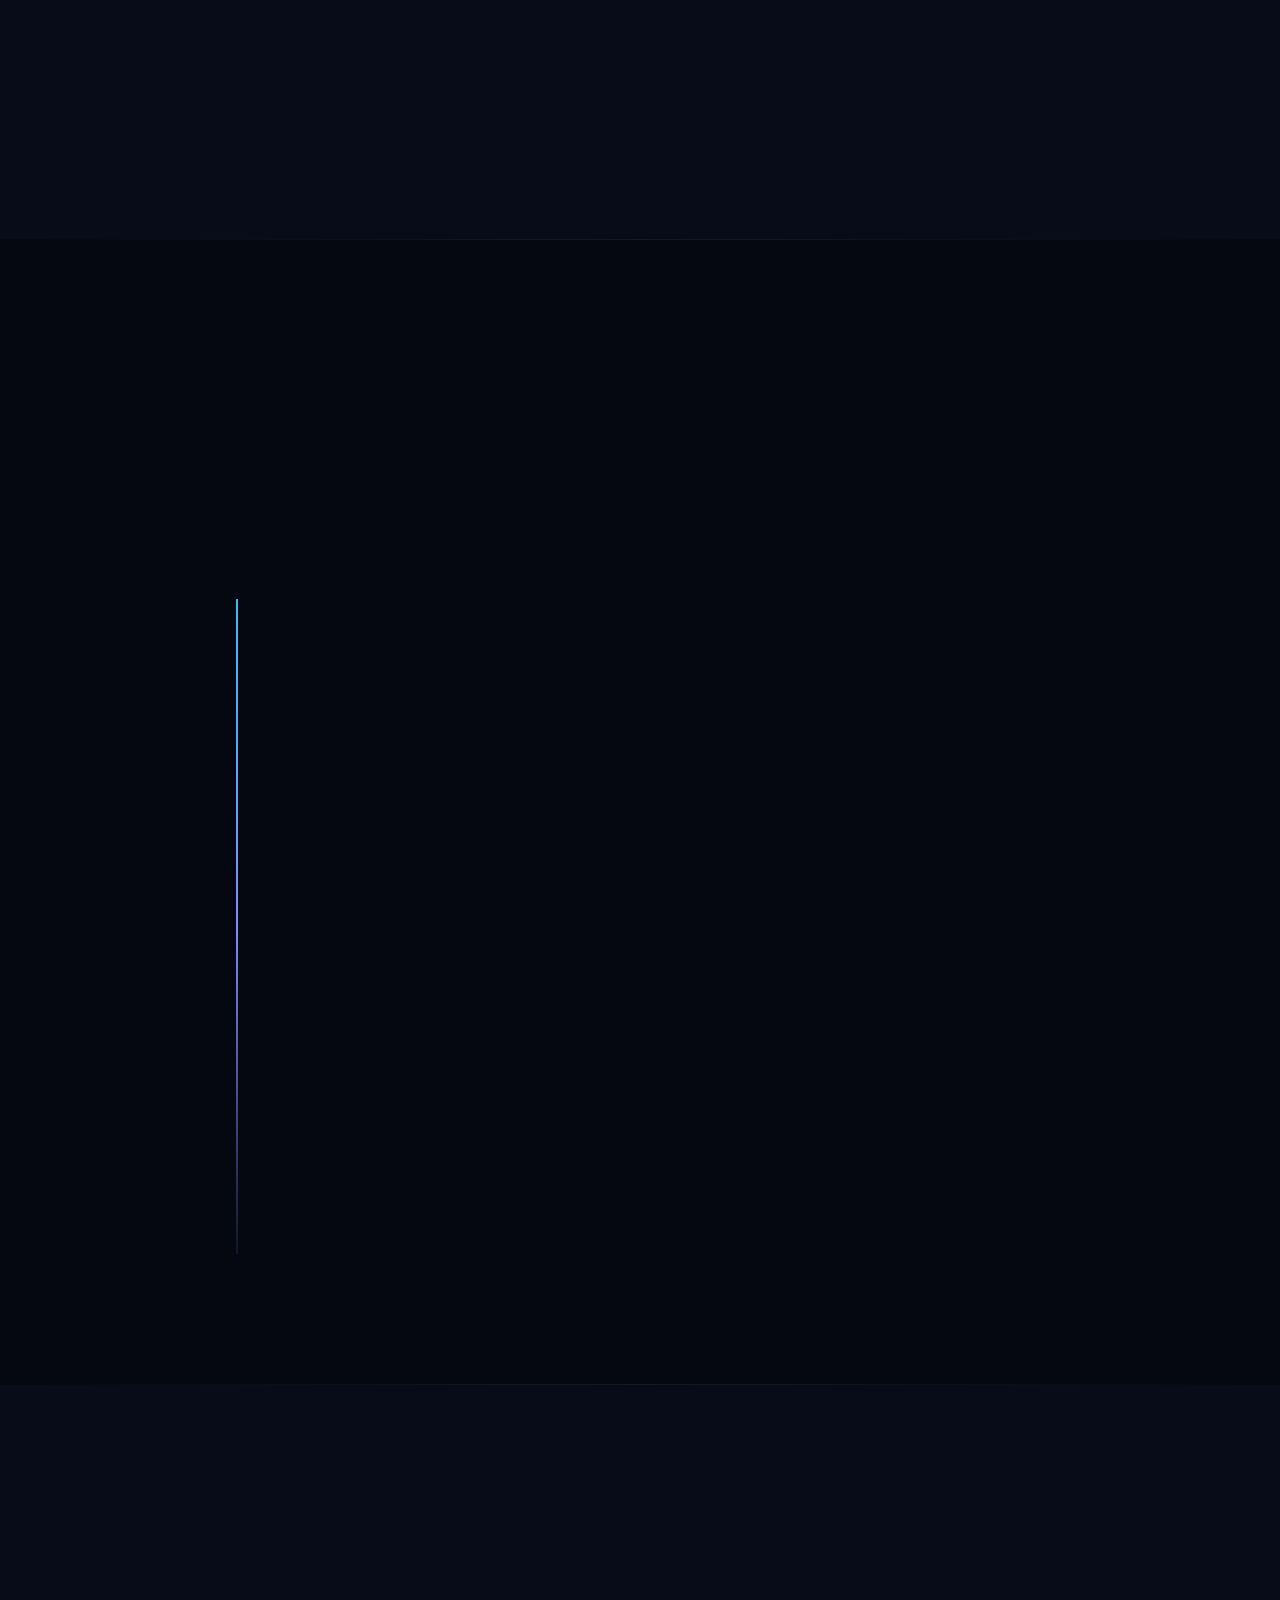
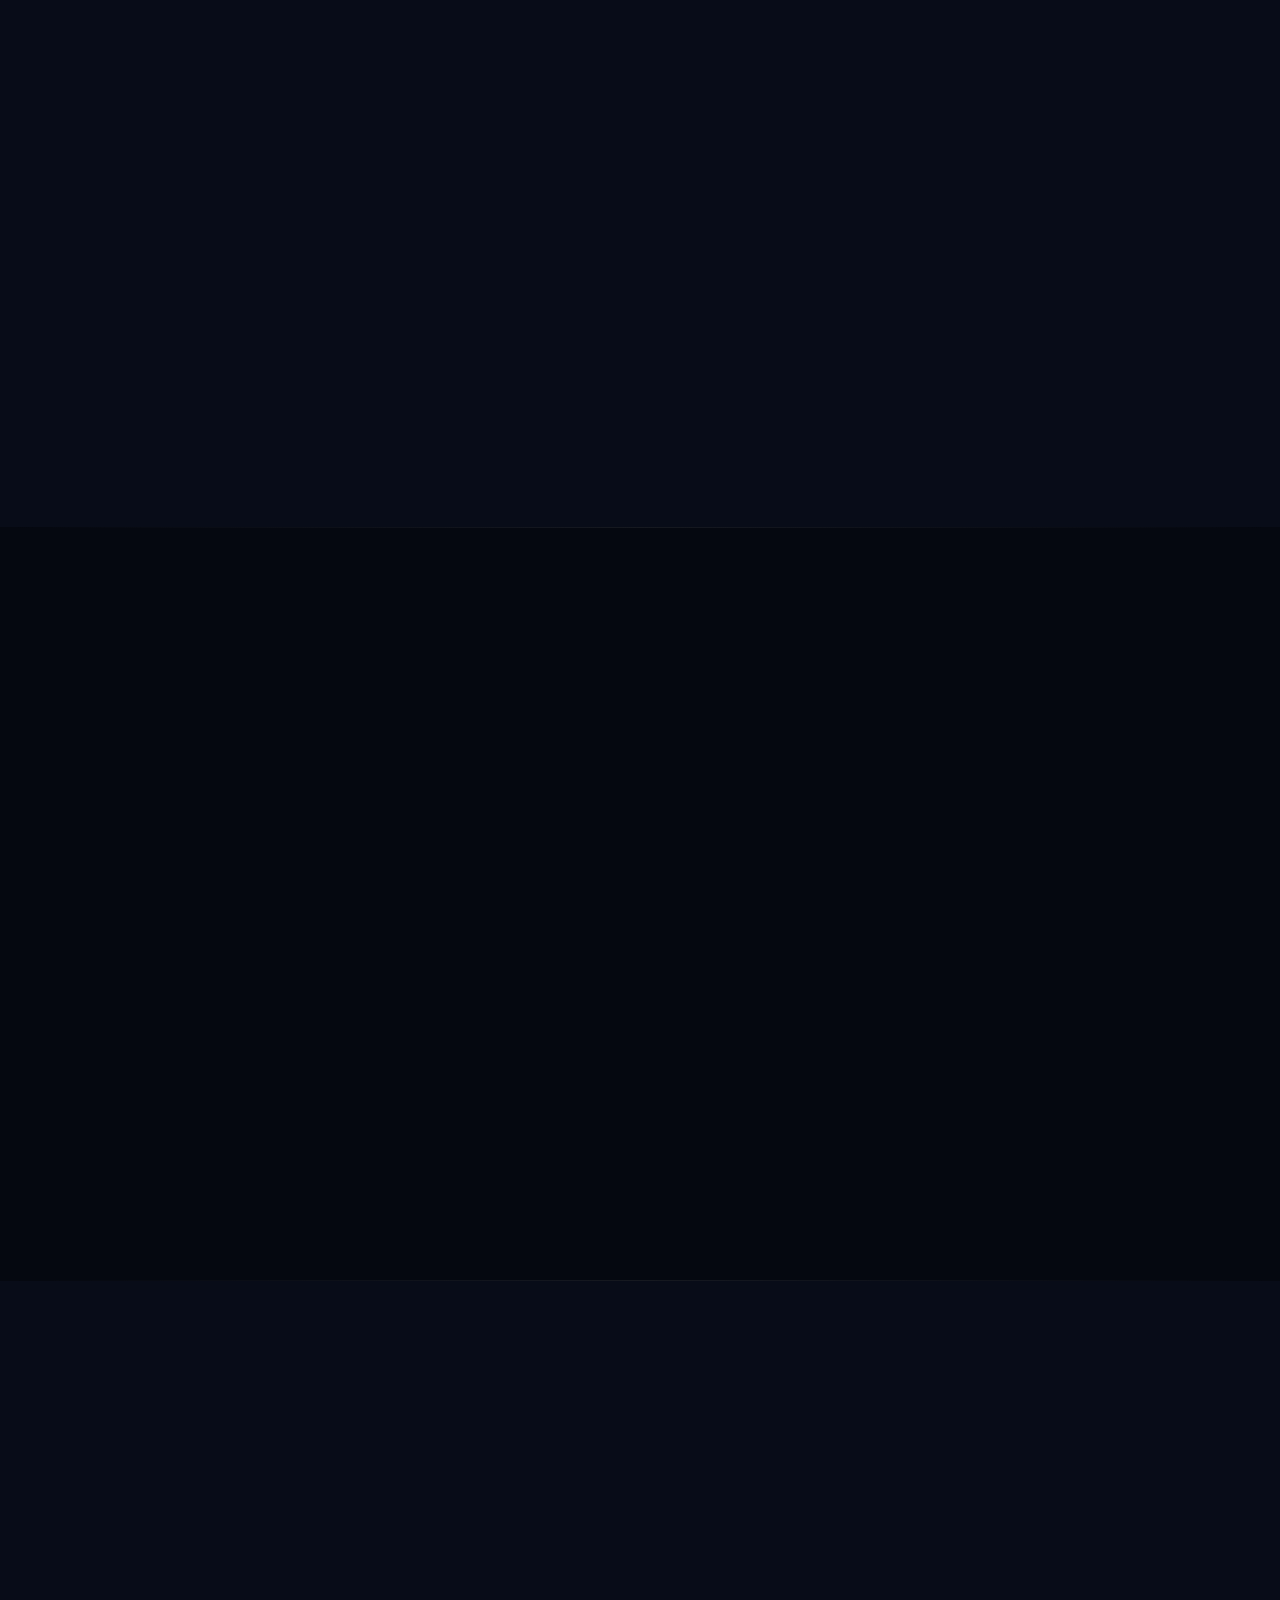
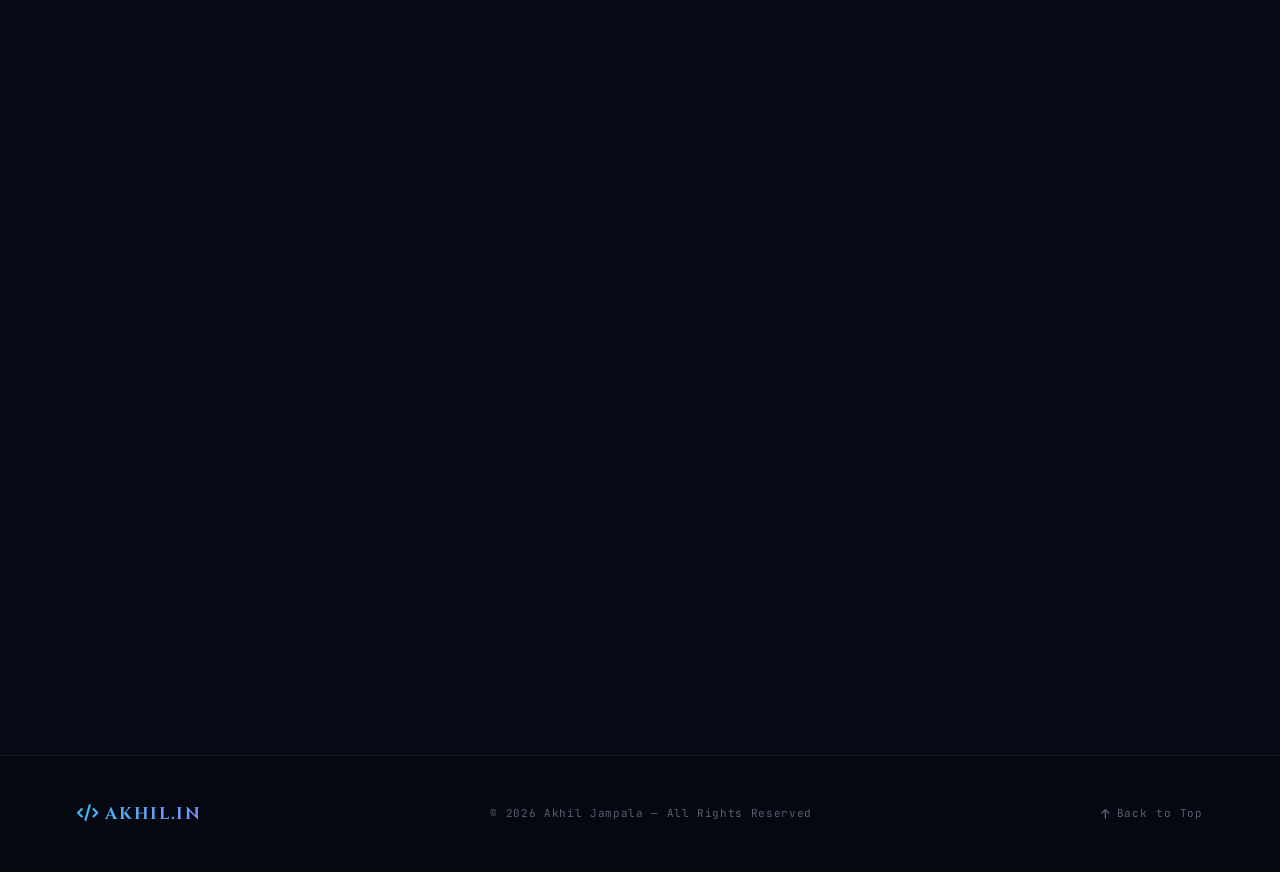
==== commit cf5104be: "Update print statement from 'Hello' to 'Goodbye'" ====
--- a/index.html
+++ b/index.html
@@ -6,860 +6,256 @@
 <meta name="viewport" content="width=device-width, initial-scale=1.0">
 <title>Akhil Jampala — Portfolio</title>
 <link rel="preconnect" href="https://fonts.googleapis.com">
-<link href="https://fonts.googleapis.com/css2?family=DM+Sans:wght@300;400;500;600;700&family=Fraunces:ital,wght@0,700;0,800;0,900;1,700;1,800&family=JetBrains+Mono:wght@300;400;500&display=swap" rel="stylesheet">
+<link href="https://fonts.googleapis.com/css2?family=Cinzel:wght@400;600;700;900&family=DM+Sans:ital,opsz,wght@0,9..40,300;0,9..40,400;0,9..40,500;0,9..40,600;1,9..40,400&family=JetBrains+Mono:wght@300;400;500;600&display=swap" rel="stylesheet">
 <link rel="stylesheet" href="https://cdnjs.cloudflare.com/ajax/libs/font-awesome/6.5.0/css/all.min.css">
+<script src="https://cdnjs.cloudflare.com/ajax/libs/three.js/r128/three.min.js"></script>
+<script src="https://cdnjs.cloudflare.com/ajax/libs/gsap/3.12.2/gsap.min.js"></script>
+<script src="https://cdnjs.cloudflare.com/ajax/libs/gsap/3.12.2/ScrollTrigger.min.js"></script>
+
 <style>
+/* ============================================================
+   CSS VARIABLES & RESET
+   ============================================================ */
 :root {
-  --bg: #fafaf8;
-  --bg2: #f4f3ef;
-  --bg3: #eeecea;
-  --surface: #ffffff;
-  --surface2: #f9f8f6;
-  --border: rgba(0,0,0,0.08);
-  --border-strong: rgba(0,0,0,0.14);
-  --accent: #1a6cf7;
-  --accent2: #7c3aed;
-  --accent3: #db2777;
-  --accent-soft: rgba(26,108,247,0.08);
-  --accent-glow: 0 4px 20px rgba(26,108,247,0.2);
-  --text: #0f0f0f;
-  --text-muted: #6b7280;
-  --text-dim: #9ca3af;
-  --font-display: 'Fraunces', serif;
-  --font-body: 'DM Sans', sans-serif;
-  --font-mono: 'JetBrains Mono', monospace;
-  --radius: 18px;
-  --transition: 0.35s cubic-bezier(0.23, 1, 0.32, 1);
-  --shadow-sm: 0 1px 4px rgba(0,0,0,0.06), 0 4px 12px rgba(0,0,0,0.04);
-  --shadow-md: 0 4px 16px rgba(0,0,0,0.08), 0 8px 32px rgba(0,0,0,0.05);
-  --shadow-lg: 0 12px 40px rgba(0,0,0,0.1), 0 24px 64px rgba(0,0,0,0.06);
-}
-
-*,*::before,*::after { margin:0; padding:0; box-sizing:border-box; }
-html { scroll-behavior: smooth; }
+  --bg:       #050810;
+  --bg2:      #080c18;
+  --bg3:      #0b1020;
+  --surface:  rgba(255,255,255,0.03);
+  --surface2: rgba(255,255,255,0.06);
+  --border:   rgba(255,255,255,0.07);
+  --border-glow: rgba(56,189,248,0.25);
+
+  --neon:  #38bdf8;
+  --neon2: #818cf8;
+  --neon3: #f472b6;
+  --neon4: #fb923c;
+  --gold:  #fbbf24;
+
+  --text:      #f0f4ff;
+  --text-dim:  #8b9ab5;
+  --text-muted:#556070;
+
+  --font-display: 'Cinzel', serif;
+  --font-body:    'DM Sans', sans-serif;
+  --font-mono:    'JetBrains Mono', monospace;
+
+  --radius: 16px;
+  --transition: 0.4s cubic-bezier(0.23, 1, 0.32, 1);
+
+  --neon-glow:  0 0 40px rgba(56,189,248,0.3), 0 0 80px rgba(56,189,248,0.1);
+  --neon2-glow: 0 0 40px rgba(129,140,248,0.3);
+  --gold-glow:  0 0 30px rgba(251,191,36,0.4);
+}
+
+*, *::before, *::after { margin: 0; padding: 0; box-sizing: border-box; }
+html { scroll-behavior: smooth; font-size: 16px; }
+
 body {
   background: var(--bg);
   color: var(--text);
   font-family: var(--font-body);
-  font-size: 16px;
-  line-height: 1.6;
   overflow-x: hidden;
   cursor: none;
-}
-::selection { background: rgba(26,108,247,0.15); color: var(--accent); }
-
-/* CURSOR */
+  line-height: 1.6;
+}
+
+::selection { background: rgba(56,189,248,0.2); color: var(--neon); }
+
+/* ============================================================
+   CUSTOM CURSOR
+   ============================================================ */
 #cursor {
   position: fixed;
   width: 10px; height: 10px;
-  background: var(--accent);
   border-radius: 50%;
+  background: var(--neon);
   pointer-events: none;
   z-index: 99999;
-  transform: translate(-50%,-50%);
-  transition: width 0.25s, height 0.25s, background 0.25s;
-  mix-blend-mode: multiply;
+  transform: translate(-50%, -50%);
+  transition: width 0.2s, height 0.2s, background 0.2s, opacity 0.2s;
+  mix-blend-mode: screen;
+  box-shadow: 0 0 10px var(--neon), 0 0 20px rgba(56,189,248,0.5);
 }
 #cursor-ring {
   position: fixed;
-  width: 36px; height: 36px;
-  border: 1.5px solid rgba(26,108,247,0.4);
+  width: 38px; height: 38px;
+  border: 1px solid rgba(56,189,248,0.5);
   border-radius: 50%;
   pointer-events: none;
   z-index: 99998;
-  transform: translate(-50%,-50%);
-  transition: transform 0.15s ease-out, width 0.3s, height 0.3s;
-}
-
-/* SCROLL PROGRESS */
+  transform: translate(-50%, -50%);
+  transition: width 0.3s, height 0.3s, border-color 0.3s;
+}
+#cursor.hover { width: 22px; height: 22px; background: var(--neon3); }
+#cursor-ring.hover { width: 64px; height: 64px; border-color: rgba(244,114,182,0.4); }
+
+/* ============================================================
+   SCROLL PROGRESS
+   ============================================================ */
 #scroll-progress {
   position: fixed;
   top: 0; left: 0;
-  height: 2.5px;
+  height: 2px;
   width: 0%;
-  background: linear-gradient(90deg, var(--accent), var(--accent2), var(--accent3));
-  z-index: 10000;
-  transition: width 0.1s linear;
-}
-
-/* CANVAS */
-#bg-canvas {
+  background: linear-gradient(90deg, var(--neon), var(--neon2), var(--neon3));
+  z-index: 10001;
+  box-shadow: 0 0 8px var(--neon);
+  transition: width 0.08s linear;
+}
+
+/* ============================================================
+   THREE.JS CANVAS
+   ============================================================ */
+#three-canvas {
   position: fixed;
   inset: 0;
   z-index: 0;
   pointer-events: none;
-  opacity: 0.6;
-}
-
-/* NAVBAR */
-nav {
+  opacity: 0.85;
+}
+
+/* ============================================================
+   BACKGROUND AMBIENT
+   ============================================================ */
+.bg-ambient {
+  position: fixed;
+  inset: 0;
+  z-index: 0;
+  pointer-events: none;
+  overflow: hidden;
+}
+.bg-orb {
+  position: absolute;
+  border-radius: 50%;
+  filter: blur(120px);
+  opacity: 0.12;
+  animation: drift 18s ease-in-out infinite;
+}
+.bg-orb-1 { width: 600px; height: 600px; background: var(--neon);  top: -150px; right: -100px; animation-delay: 0s; }
+.bg-orb-2 { width: 500px; height: 500px; background: var(--neon2); bottom: 10%;  left: -100px; animation-delay: 6s; }
+.bg-orb-3 { width: 400px; height: 400px; background: var(--neon4); top: 40%; right: 20%; animation-delay: 12s; opacity: 0.07; }
+
+@keyframes drift {
+  0%,100% { transform: translate(0,0) scale(1); }
+  33%      { transform: translate(30px, -40px) scale(1.08); }
+  66%      { transform: translate(-20px, 30px) scale(0.95); }
+}
+
+/* Noise grain */
+body::before {
+  content: '';
+  position: fixed;
+  inset: 0;
+  z-index: 9997;
+  pointer-events: none;
+  background-image: url("data:image/svg+xml,%3Csvg viewBox='0 0 200 200' xmlns='http://www.w3.org/2000/svg'%3E%3Cfilter id='n'%3E%3CfeTurbulence type='fractalNoise' baseFrequency='0.85' numOctaves='4' stitchTiles='stitch'/%3E%3C/filter%3E%3Crect width='100%25' height='100%25' filter='url(%23n)' opacity='1'/%3E%3C/svg%3E");
+  opacity: 0.03;
+}
+
+/* Scanlines */
+body::after {
+  content: '';
+  position: fixed;
+  inset: 0;
+  z-index: 9996;
+  pointer-events: none;
+  background: repeating-linear-gradient(
+    0deg,
+    transparent,
+    transparent 2px,
+    rgba(0,0,0,0.03) 2px,
+    rgba(0,0,0,0.03) 4px
+  );
+}
+
+/* ============================================================
+   NAVBAR
+   ============================================================ */
+#navbar {
   position: fixed;
   top: 0; left: 0; right: 0;
   z-index: 1000;
-  padding: 18px 6%;
+  padding: 22px 6%;
   display: flex;
   align-items: center;
   justify-content: space-between;
-  background: rgba(250,250,248,0.85);
-  backdrop-filter: blur(20px);
-  -webkit-backdrop-filter: blur(20px);
+  transition: padding 0.3s ease, background 0.3s, backdrop-filter 0.3s;
+}
+#navbar.scrolled {
+  padding: 14px 6%;
+  background: rgba(5,8,16,0.85);
+  backdrop-filter: blur(24px);
+  -webkit-backdrop-filter: blur(24px);
   border-bottom: 1px solid var(--border);
-  transition: padding 0.3s, background 0.3s, box-shadow 0.3s;
-}
-nav.scrolled {
-  padding: 12px 6%;
-  background: rgba(250,250,248,0.95);
-  box-shadow: 0 1px 16px rgba(0,0,0,0.06);
-}
+}
+
 .logo {
   font-family: var(--font-display);
-  font-size: 22px;
-  font-weight: 800;
+  font-size: 18px;
+  font-weight: 700;
+  letter-spacing: 0.1em;
   color: var(--text);
-  letter-spacing: -0.5px;
-}
-.logo span { color: var(--accent); font-style: italic; }
-nav ul { display:flex; list-style:none; gap: 4px; align-items:center; }
-nav ul li a {
-  font-family: var(--font-mono);
-  font-size: 12px;
-  color: var(--text-muted);
   text-decoration: none;
-  padding: 7px 14px;
-  border-radius: 8px;
-  letter-spacing: 0.04em;
-  transition: var(--transition);
-}
-nav ul li a:hover { color: var(--accent); background: var(--accent-soft); }
-.nav-cta {
-  background: var(--text) !important;
-  color: var(--bg) !important;
-  font-weight: 600 !important;
-  border-radius: 8px !important;
-}
-.nav-cta:hover { background: var(--accent) !important; color: white !important; }
-.hamburger { display:none; flex-direction:column; gap:5px; cursor:pointer; }
-.hamburger span { width:22px; height:2px; background:var(--text); border-radius:2px; transition:0.3s; }
-
-main { position: relative; z-index: 1; }
-section { padding: 110px 6%; position: relative; }
-
-.section-label {
-  font-family: var(--font-mono);
-  font-size: 11px;
-  letter-spacing: 0.18em;
-  color: var(--accent);
-  text-transform: uppercase;
-  margin-bottom: 14px;
-  display: flex;
-  align-items: center;
-  gap: 10px;
-}
-.section-label::before {
-  content: '';
-  width: 24px; height: 1.5px;
-  background: var(--accent);
-  display: inline-block;
-}
-.section-title {
-  font-family: var(--font-display);
-  font-size: clamp(34px, 4.5vw, 56px);
-  font-weight: 800;
-  line-height: 1.05;
-  letter-spacing: -1.5px;
-  margin-bottom: 14px;
-  color: var(--text);
-}
-.section-title .accent {
-  color: var(--accent);
-  font-style: italic;
-}
-.section-sub {
-  color: var(--text-muted);
-  font-size: 16px;
-  max-width: 520px;
-  line-height: 1.65;
-}
-
-/* ── HERO ─────────────────────────────────────────── */
-#hero {
-  min-height: 100vh;
-  display: flex;
-  align-items: center;
-  padding: 0 6%;
-  padding-top: 80px;
-  overflow: hidden;
-  background: var(--bg);
-}
-
-.hero-grid {
-  display: grid;
-  grid-template-columns: 1.1fr 0.9fr;
-  gap: 60px;
-  align-items: center;
-  width: 100%;
-  max-width: 1200px;
-  margin: auto;
-}
-
-.hero-eyebrow {
-  font-family: var(--font-mono);
-  font-size: 11px;
-  color: var(--accent);
-  letter-spacing: 0.18em;
-  text-transform: uppercase;
-  margin-bottom: 20px;
-  display: flex;
-  align-items: center;
-  gap: 10px;
-}
-.hero-eyebrow .dot {
-  width: 7px; height: 7px;
-  border-radius: 50%;
-  background: #22c55e;
-  animation: pulse-dot 2s infinite;
-}
-@keyframes pulse-dot {
-  0%,100% { box-shadow: 0 0 0 0 rgba(34,197,94,0.4); }
-  50% { box-shadow: 0 0 0 6px rgba(34,197,94,0); }
-}
-
-.hero-title {
-  font-family: var(--font-display);
-  font-size: clamp(46px, 6vw, 82px);
-  font-weight: 900;
-  line-height: 0.97;
-  letter-spacing: -3px;
-  margin-bottom: 24px;
-  color: var(--text);
-}
-.hero-title .line { display: block; overflow: hidden; }
-.hero-title .italic-line { font-style: italic; color: var(--accent); }
-
-.hero-desc {
-  color: var(--text-muted);
-  font-size: 16px;
-  line-height: 1.72;
-  margin-bottom: 36px;
-  max-width: 440px;
-}
-
-.hero-ctas { display: flex; gap: 12px; flex-wrap: wrap; }
-
-.btn-primary {
-  padding: 13px 26px;
-  background: var(--text);
-  color: var(--bg);
-  border: none;
-  border-radius: 10px;
-  font-family: var(--font-body);
-  font-size: 14px;
-  font-weight: 600;
-  cursor: pointer;
-  text-decoration: none;
-  display: inline-flex;
-  align-items: center;
-  gap: 8px;
-  transition: var(--transition);
-}
-.btn-primary:hover { background: var(--accent); transform: translateY(-2px); box-shadow: var(--accent-glow); }
-
-.btn-ghost {
-  padding: 13px 26px;
-  background: transparent;
-  color: var(--text);
-  border: 1.5px solid var(--border-strong);
-  border-radius: 10px;
-  font-family: var(--font-body);
-  font-size: 14px;
-  font-weight: 500;
-  cursor: pointer;
-  text-decoration: none;
-  display: inline-flex;
-  align-items: center;
-  gap: 8px;
-  transition: var(--transition);
-}
-.btn-ghost:hover { border-color: var(--accent); color: var(--accent); transform: translateY(-2px); }
-
-.hero-stats {
-  display: flex;
-  gap: 28px;
-  margin-top: 48px;
-  padding-top: 36px;
-  border-top: 1px solid var(--border);
-}
-.stat {}
-.stat-num {
-  font-family: var(--font-display);
-  font-size: 30px;
-  font-weight: 900;
-  color: var(--text);
-  line-height: 1;
-  letter-spacing: -1px;
-}
-.stat-num span { color: var(--accent); }
-.stat-label { font-size: 11px; color: var(--text-dim); margin-top: 4px; font-family: var(--font-mono); letter-spacing: 0.04em; }
-
-/* HERO VISUAL */
-.hero-visual {
-  display: flex;
-  justify-content: center;
-  align-items: center;
-  position: relative;
-}
-.hero-img-wrap {
-  position: relative;
-  width: 360px; height: 420px;
-}
-.hero-img-bg {
-  position: absolute;
-  inset: 0;
-  background: linear-gradient(145deg, #e8f0fe, #f3e8ff);
-  border-radius: 50% 50% 50% 50% / 60% 60% 40% 40%;
-  z-index: 0;
-  animation: morph 8s ease-in-out infinite;
-}
-@keyframes morph {
-  0%,100% { border-radius: 50% 50% 50% 50% / 60% 60% 40% 40%; }
-  33% { border-radius: 70% 30% 60% 40% / 50% 60% 40% 50%; }
-  66% { border-radius: 40% 60% 30% 70% / 40% 50% 60% 50%; }
-}
-.hero-img-frame {
-  position: absolute;
-  width: 280px; height: 320px;
-  bottom: 0; left: 50%;
-  transform: translateX(-50%);
-  border-radius: 50% 50% 46% 46% / 60% 60% 40% 40%;
-  overflow: hidden;
-  z-index: 1;
-  border: 3px solid white;
-  box-shadow: var(--shadow-lg);
-  animation: float-img 5s ease-in-out infinite;
-}
-@keyframes float-img {
-  0%,100% { transform: translateX(-50%) translateY(0); }
-  50% { transform: translateX(-50%) translateY(-14px); }
-}
-.hero-img-frame img {
-  width: 100%; height: 100%;
-  object-fit: cover;
-  object-position: top center;
-}
-.hero-img-frame .img-placeholder {
-  width: 100%; height: 100%;
-  background: linear-gradient(160deg, #dbeafe 0%, #ede9fe 100%);
-  display: flex;
-  align-items: center;
-  justify-content: center;
-  font-family: var(--font-display);
-  font-size: 64px;
-  font-weight: 900;
-  color: var(--accent);
-  font-style: italic;
-}
-
-.floating-pill {
-  position: absolute;
-  background: white;
-  border: 1px solid var(--border);
-  border-radius: 50px;
-  padding: 9px 16px;
-  font-size: 12px;
-  font-family: var(--font-mono);
-  white-space: nowrap;
   display: flex;
   align-items: center;
   gap: 8px;
-  box-shadow: var(--shadow-md);
-  z-index: 2;
-  animation: float-pill 4s ease-in-out infinite;
-}
-.floating-pill i { color: var(--accent); }
-.pill-1 { top: 12%; left: -4%; animation-delay: 0s; }
-.pill-2 { bottom: 18%; right: -6%; animation-delay: 1.5s; }
-.pill-3 { top: 55%; left: -8%; animation-delay: 0.9s; }
-@keyframes float-pill {
-  0%,100% { transform: translateY(0); }
-  50% { transform: translateY(-8px); }
-}
-
-#typing {
+}
+.logo .logo-bracket { color: var(--neon); }
+.logo .logo-dot { color: var(--neon3); }
+
+nav ul {
+  display: flex;
+  list-style: none;
+  gap: 2px;
+  align-items: center;
+}
+nav ul li a {
   font-family: var(--font-mono);
-  font-size: 13px;
-  color: var(--accent);
-  display: flex;
-  align-items: center;
-  gap: 2px;
-  margin-bottom: 14px;
-}
-#typing-text::after {
-  content: '_';
-  animation: blink 1s step-end infinite;
-}
-@keyframes blink { 0%,100%{opacity:1} 50%{opacity:0} }
-
-/* ── ABOUT ─────────────────────────────────────────── */
-#about { background: var(--bg2); }
-
-.about-grid {
-  display: grid;
-  grid-template-columns: 1fr 1.35fr;
-  gap: 80px;
-  align-items: start;
-  max-width: 1200px;
-  margin: auto;
-}
-.about-left { position: sticky; top: 110px; }
-
-.about-highlight-card {
-  background: var(--surface);
-  border: 1px solid var(--border);
-  border-radius: var(--radius);
-  padding: 28px;
-  margin-bottom: 14px;
-  box-shadow: var(--shadow-sm);
+  font-size: 11px;
+  color: var(--text-dim);
+  text-decoration: none;
+  padding: 8px 16px;
+  border-radius: 8px;
+  letter-spacing: 0.06em;
   transition: var(--transition);
   position: relative;
-  overflow: hidden;
-}
-.about-highlight-card::after {
-  content: '';
-  position: absolute;
-  left: 0; top: 0; bottom: 0;
-  width: 3px;
-  border-radius: 3px 0 0 3px;
-  background: var(--accent);
-  opacity: 0;
-  transition: opacity 0.3s;
-}
-.about-highlight-card:hover { transform: translateY(-3px); box-shadow: var(--shadow-md); }
-.about-highlight-card:hover::after { opacity: 1; }
-.ahl-icon {
-  width: 40px; height: 40px;
-  border-radius: 10px;
-  background: var(--accent-soft);
-  display: flex; align-items: center; justify-content: center;
-  margin-bottom: 12px;
-  font-size: 17px;
-  color: var(--accent);
-}
-.ahl-title { font-weight: 600; font-size: 15px; margin-bottom: 5px; color: var(--text); }
-.ahl-desc { font-size: 13px; color: var(--text-muted); line-height: 1.6; }
-
-.about-body p {
-  color: var(--text-muted);
-  line-height: 1.82;
-  font-size: 16px;
-  margin-bottom: 18px;
-}
-.about-body p strong { color: var(--text); font-weight: 600; }
-
-.about-cards-grid {
-  display: grid;
-  grid-template-columns: 1fr 1fr;
-  gap: 12px;
-  margin-top: 28px;
-}
-.about-card-mini {
-  background: var(--surface);
-  border: 1px solid var(--border);
-  border-radius: 12px;
-  padding: 18px;
-  transition: var(--transition);
-  box-shadow: var(--shadow-sm);
-}
-.about-card-mini:hover { border-color: rgba(26,108,247,0.2); transform: translateY(-2px); box-shadow: var(--shadow-md); }
-.about-card-mini i { color: var(--accent); font-size: 17px; margin-bottom: 9px; display: block; }
-.about-card-mini h4 { font-size: 13px; font-weight: 600; margin-bottom: 3px; color: var(--text); }
-.about-card-mini p { font-size: 12px; color: var(--text-dim); }
-
-/* ── SKILLS ─────────────────────────────────────────── */
-#skills { background: var(--bg); }
-
-.skills-header { max-width: 1200px; margin: 0 auto 56px; }
-.skills-tabs {
-  display: flex;
-  gap: 8px;
-  margin-top: 28px;
-  flex-wrap: wrap;
-}
-.tab-btn {
-  padding: 7px 18px;
-  border-radius: 50px;
-  border: 1.5px solid var(--border-strong);
-  background: transparent;
-  color: var(--text-muted);
-  font-family: var(--font-mono);
-  font-size: 11px;
+}
+nav ul li a:hover { color: var(--neon); }
+nav ul li a.nav-active { color: var(--neon); }
+
+.nav-contact-btn {
+  padding: 8px 18px !important;
+  border: 1px solid rgba(56,189,248,0.3) !important;
+  border-radius: 8px !important;
+  color: var(--neon) !important;
+  background: rgba(56,189,248,0.05) !important;
+  transition: var(--transition) !important;
+}
+.nav-contact-btn:hover {
+  background: rgba(56,189,248,0.12) !important;
+  box-shadow: 0 0 20px rgba(56,189,248,0.15) !important;
+}
+
+.hamburger {
+  display: none;
+  flex-direction: column;
+  gap: 5px;
   cursor: pointer;
-  transition: var(--transition);
-  letter-spacing: 0.05em;
-}
-.tab-btn.active, .tab-btn:hover {
-  background: var(--accent);
-  border-color: var(--accent);
-  color: white;
-}
-
-.skills-grid {
-  display: grid;
-  grid-template-columns: repeat(auto-fill, minmax(270px, 1fr));
-  gap: 14px;
-  max-width: 1200px;
-  margin: auto;
-}
-.skill-chip {
-  background: var(--surface);
-  border: 1px solid var(--border);
-  border-radius: 14px;
-  padding: 18px 22px;
-  display: flex;
-  align-items: center;
-  gap: 14px;
-  transition: var(--transition);
-  position: relative;
-  overflow: hidden;
-  box-shadow: var(--shadow-sm);
-}
-.skill-chip::after {
-  content: '';
-  position: absolute;
-  bottom: 0; left: 0;
-  height: 2px;
-  background: linear-gradient(90deg, var(--accent), var(--accent2));
-  width: var(--pct);
-  transition: width 1.5s cubic-bezier(0.23,1,0.32,1);
-}
-.skill-chip:hover {
-  border-color: rgba(26,108,247,0.25);
-  transform: translateY(-3px);
-  box-shadow: var(--shadow-md);
-}
-.skill-chip-icon {
-  width: 38px; height: 38px;
-  border-radius: 9px;
-  background: var(--accent-soft);
-  display: flex; align-items: center; justify-content: center;
-  font-size: 15px;
-  color: var(--accent);
-  flex-shrink: 0;
-}
-.skill-chip-info { flex: 1; }
-.skill-chip-name { font-size: 14px; font-weight: 600; margin-bottom: 2px; color: var(--text); }
-.skill-chip-cat { font-size: 11px; color: var(--text-dim); font-family: var(--font-mono); }
-.skill-chip-pct {
-  font-family: var(--font-mono);
-  font-size: 13px;
-  color: var(--accent);
-  font-weight: 600;
-}
-
-/* ── PROJECTS ─────────────────────────────────────────── */
-#projects { background: var(--bg2); }
-
-.projects-header { max-width: 1200px; margin: 0 auto 56px; }
-.projects-grid {
-  display: grid;
-  grid-template-columns: repeat(auto-fill, minmax(360px, 1fr));
-  gap: 22px;
-  max-width: 1200px;
-  margin: auto;
-}
-.project-card {
-  background: var(--surface);
-  border: 1px solid var(--border);
-  border-radius: 20px;
-  overflow: hidden;
-  transition: var(--transition);
-  display: flex;
-  flex-direction: column;
-  box-shadow: var(--shadow-sm);
-}
-.project-card:hover {
-  border-color: rgba(26,108,247,0.2);
-  transform: translateY(-6px);
-  box-shadow: var(--shadow-lg);
-}
-.project-img {
-  position: relative;
-  height: 195px;
-  overflow: hidden;
-}
-.project-img img {
-  width: 100%; height: 100%;
-  object-fit: cover;
-  transition: transform 0.6s ease;
-  filter: brightness(0.92) saturate(0.9);
-}
-.project-card:hover .project-img img { transform: scale(1.04); filter: brightness(1) saturate(1); }
-.project-img-overlay {
-  position: absolute; inset: 0;
-  background: linear-gradient(to bottom, transparent 45%, rgba(255,255,255,0.9));
-}
-.project-num {
-  position: absolute;
-  top: 14px; right: 14px;
-  font-family: var(--font-mono);
-  font-size: 11px;
-  color: var(--text-muted);
-  background: rgba(255,255,255,0.9);
-  backdrop-filter: blur(8px);
-  padding: 4px 10px;
-  border-radius: 6px;
-  border: 1px solid var(--border);
-  letter-spacing: 0.1em;
-}
-.project-body { padding: 22px; flex: 1; display: flex; flex-direction: column; }
-.project-title {
-  font-family: var(--font-display);
-  font-size: 20px;
-  font-weight: 700;
-  margin-bottom: 9px;
-  line-height: 1.2;
-  color: var(--text);
-  letter-spacing: -0.5px;
-}
-.project-desc { font-size: 13.5px; color: var(--text-muted); line-height: 1.65; margin-bottom: 14px; flex: 1; }
-.project-tags { display: flex; flex-wrap: wrap; gap: 6px; margin-bottom: 18px; }
-.tag {
-  font-family: var(--font-mono);
-  font-size: 11px;
-  padding: 3px 10px;
-  border-radius: 6px;
-  background: var(--accent-soft);
-  color: var(--accent);
-  border: 1px solid rgba(26,108,247,0.15);
-  letter-spacing: 0.04em;
-}
-.project-links { display: flex; gap: 9px; }
-.project-link {
-  flex: 1;
-  padding: 9px;
-  border-radius: 8px;
-  text-align: center;
-  text-decoration: none;
-  font-size: 12px;
-  font-weight: 600;
-  font-family: var(--font-mono);
-  letter-spacing: 0.04em;
-  transition: var(--transition);
-  display: flex; align-items:center; justify-content:center; gap:6px;
-}
-.project-link.primary {
-  background: var(--text);
-  color: white;
-}
-.project-link.primary:hover { background: var(--accent); transform: translateY(-1px); }
-.project-link.ghost {
-  border: 1.5px solid var(--border-strong);
-  color: var(--text-muted);
-}
-.project-link.ghost:hover { border-color: var(--accent); color: var(--accent); }
-
-/* ── EXPERIENCE ─────────────────────────────────────────── */
-#experience { background: var(--bg); }
-
-.experience-inner {
-  max-width: 800px;
-  margin: 0 auto;
-}
-.timeline {
-  position: relative;
-  padding-left: 36px;
-}
-.timeline::before {
-  content: '';
-  position: absolute;
-  left: 6px; top: 8px;
-  width: 1.5px;
-  height: calc(100% - 8px);
-  background: linear-gradient(to bottom, var(--accent), rgba(26,108,247,0.1));
-}
-.tl-item {
-  position: relative;
-  margin-bottom: 40px;
-  opacity: 0;
-  transform: translateX(-18px);
-  transition: opacity 0.6s ease, transform 0.6s ease;
-}
-.tl-item.visible { opacity: 1; transform: translateX(0); }
-.tl-item:last-child { margin-bottom: 0; }
-.tl-dot {
-  position: absolute;
-  left: -37px;
-  top: 8px;
-  width: 13px; height: 13px;
-  border-radius: 50%;
-  background: white;
-  border: 2.5px solid var(--accent);
-  box-shadow: 0 0 0 4px rgba(26,108,247,0.1);
-}
-.tl-card {
-  background: var(--surface);
-  border: 1px solid var(--border);
-  border-radius: var(--radius);
-  padding: 26px 30px;
-  transition: var(--transition);
-  box-shadow: var(--shadow-sm);
-}
-.tl-card:hover { border-color: rgba(26,108,247,0.2); transform: translateX(5px); box-shadow: var(--shadow-md); }
-.tl-date {
-  font-family: var(--font-mono);
-  font-size: 11px;
-  color: var(--accent);
-  letter-spacing: 0.08em;
-  margin-bottom: 8px;
-  display: inline-flex;
-  align-items: center;
-  gap: 7px;
-  background: var(--accent-soft);
-  padding: 3px 10px;
-  border-radius: 50px;
-}
-.tl-title {
-  font-family: var(--font-display);
-  font-size: 20px;
-  font-weight: 700;
-  margin-bottom: 10px;
-  line-height: 1.3;
-  color: var(--text);
-  letter-spacing: -0.5px;
-  margin-top: 8px;
-}
-.tl-desc { font-size: 14px; color: var(--text-muted); line-height: 1.72; }
-
-/* ── CONTACT ─────────────────────────────────────────── */
-#contact { background: var(--bg2); }
-
-.contact-inner {
-  max-width: 960px;
-  margin: 0 auto;
-  display: grid;
-  grid-template-columns: 1fr 1.2fr;
-  gap: 56px;
-  align-items: start;
-}
-.contact-left h3 {
-  font-family: var(--font-display);
-  font-size: 26px;
-  font-weight: 700;
-  margin-bottom: 12px;
-  letter-spacing: -0.5px;
-}
-.contact-left p { font-size: 14px; color: var(--text-muted); line-height: 1.72; margin-bottom: 28px; }
-.contact-socials { display: flex; flex-direction: column; gap: 9px; }
-.social-link {
-  display: flex;
-  align-items: center;
-  gap: 12px;
-  padding: 13px 16px;
-  background: var(--surface);
-  border: 1px solid var(--border);
-  border-radius: 12px;
-  text-decoration: none;
-  color: var(--text);
-  font-size: 13px;
-  transition: var(--transition);
-  font-family: var(--font-mono);
-  box-shadow: var(--shadow-sm);
-}
-.social-link i { color: var(--accent); width: 16px; text-align: center; }
-.social-link:hover { border-color: rgba(26,108,247,0.25); transform: translateX(4px); box-  padding: 20px 6%;
-  display: flex;
-  align-items: center;
-  justify-content: space-between;
-  background: rgba(5,8,16,0.6);
-  backdrop-filter: blur(20px);
-  -webkit-backdrop-filter: blur(20px);
-  border-bottom: 1px solid var(--border);
-  transition: padding 0.3s ease, background 0.3s;
-}
-nav.scrolled {
-  padding: 14px 6%;
-  background: rgba(5,8,16,0.85);
-}
-.logo {
-  font-family: var(--font-display);
-  font-size: 20px;
-  font-weight: 800;
-  letter-spacing: -0.5px;
-  background: linear-gradient(135deg, var(--neon), var(--neon2));
-  -webkit-background-clip: text;
-  -webkit-text-fill-color: transparent;
-  background-clip: text;
-}
-.logo span { font-family: var(--font-mono); font-size: 13px; color: var(--neon); -webkit-text-fill-color: var(--neon); }
-nav ul { display:flex; list-style:none; gap: 6px; align-items:center; }
-nav ul li a {
-  font-family: var(--font-mono);
-  font-size: 12px;
-  color: var(--text-dim);
-  text-decoration: none;
-  padding: 8px 14px;
-  border-radius: 8px;
-  letter-spacing: 0.05em;
-  transition: var(--transition);
-  position: relative;
-}
-nav ul li a::after {
-  content: '';
-  position: absolute;
-  bottom: 4px; left: 50%;
-  width: 0; height: 1px;
+  padding: 4px;
+}
+.hamburger span {
+  width: 22px; height: 1.5px;
   background: var(--neon);
-  transform: translateX(-50%);
-  transition: width 0.3s ease;
-}
-nav ul li a:hover { color: var(--neon); }
-nav ul li a:hover::after { width: 60%; }
-.nav-cta {
-  background: linear-gradient(135deg, var(--neon), var(--neon2)) !important;
-  color: var(--bg) !important;
-  font-weight: 600 !important;
-  -webkit-text-fill-color: var(--bg) !important;
-}
-.hamburger { display:none; flex-direction:column; gap:5px; cursor:pointer; }
-.hamburger span { width:22px; height:2px; background:var(--neon); border-radius:2px; transition:0.3s; }
-
-/* ============================================================
-   SECTIONS WRAPPER
-   ============================================================ */
-main { position: relative; z-index: 1; }
-
-section { padding: 120px 6%; position: relative; }
-
-.section-label {
-  font-family: var(--font-mono);
-  font-size: 11px;
-  letter-spacing: 0.2em;
-  color: var(--neon);
-  text-transform: uppercase;
-  margin-bottom: 16px;
-  opacity: 0.8;
-}
-.section-title {
-  font-family: var(--font-display);
-  font-size: clamp(36px, 5vw, 58px);
-  font-weight: 800;
-  line-height: 1.05;
-  letter-spacing: -1px;
-  margin-bottom: 16px;
-}
-.section-title .accent {
-  background: linear-gradient(135deg, var(--neon), var(--neon2));
-  -webkit-background-clip: text;
-  -webkit-text-fill-color: transparent;
-  background-clip: text;
-}
-.section-sub {
-  color: var(--text-dim);
-  font-size: 16px;
-  max-width: 540px;
-}
-
-/* ============================================================
-   HERO
+  border-radius: 2px;
+  transition: 0.3s;
+  display: block;
+}
+.hamburger.open span:nth-child(1) { transform: rotate(45deg) translate(4.5px, 4.5px); }
+.hamburger.open span:nth-child(2) { opacity: 0; }
+.hamburger.open span:nth-child(3) { transform: rotate(-45deg) translate(4.5px, -4.5px); }
+
+/* ============================================================
+   HERO SECTION
    ============================================================ */
 #hero {
   min-height: 100vh;
@@ -868,130 +264,183 @@
   padding: 0 6%;
   padding-top: 80px;
   position: relative;
+  z-index: 1;
   overflow: hidden;
 }
 
 .hero-grid {
   display: grid;
-  grid-template-columns: 1fr 1fr;
-  gap: 60px;
+  grid-template-columns: 1.1fr 0.9fr;
+  gap: 80px;
   align-items: center;
   width: 100%;
-  max-width: 1200px;
+  max-width: 1280px;
   margin: auto;
 }
 
 .hero-eyebrow {
   font-family: var(--font-mono);
-  font-size: 12px;
+  font-size: 11px;
   color: var(--neon);
-  letter-spacing: 0.2em;
+  letter-spacing: 0.22em;
   text-transform: uppercase;
-  margin-bottom: 20px;
+  margin-bottom: 24px;
   display: flex;
   align-items: center;
-  gap: 10px;
-}
-.hero-eyebrow::before {
-  content: '';
-  width: 30px; height: 1px;
-  background: var(--neon);
+  gap: 12px;
+  opacity: 0;
+}
+.hero-eyebrow .status-dot {
+  width: 7px; height: 7px;
+  border-radius: 50%;
+  background: #22c55e;
+  box-shadow: 0 0 8px #22c55e;
+  animation: pulse-green 2s infinite;
+}
+@keyframes pulse-green {
+  0%,100% { box-shadow: 0 0 4px #22c55e; opacity: 1; }
+  50%      { box-shadow: 0 0 12px #22c55e, 0 0 20px rgba(34,197,94,0.4); opacity: 0.8; }
+}
+
+.hero-name-line {
+  font-family: var(--font-display);
+  font-size: clamp(14px, 1.6vw, 20px);
+  font-weight: 400;
+  letter-spacing: 0.28em;
+  color: var(--text-dim);
+  margin-bottom: 10px;
+  opacity: 0;
 }
 
 .hero-title {
   font-family: var(--font-display);
-  font-size: clamp(44px, 6vw, 80px);
-  font-weight: 800;
-  line-height: 1.0;
-  letter-spacing: -2px;
-  margin-bottom: 24px;
-}
-.hero-title .line { display: block; overflow: hidden; }
-.hero-title .gradient-text {
-  background: linear-gradient(135deg, var(--neon) 0%, var(--neon2) 50%, var(--neon3) 100%);
+  font-size: clamp(52px, 7vw, 96px);
+  font-weight: 900;
+  line-height: 0.92;
+  letter-spacing: -1px;
+  margin-bottom: 28px;
+  color: var(--text);
+  overflow: hidden;
+}
+.hero-title .name-first { display: block; opacity: 0; transform: translateY(80px); }
+.hero-title .name-last  { display: block; opacity: 0; transform: translateY(80px); }
+.hero-title .name-last  {
+  background: linear-gradient(135deg, var(--neon) 0%, var(--neon2) 60%, var(--neon3) 100%);
   -webkit-background-clip: text;
   -webkit-text-fill-color: transparent;
   background-clip: text;
 }
 
+.hero-role {
+  font-family: var(--font-mono);
+  font-size: 14px;
+  color: var(--neon);
+  min-height: 22px;
+  margin-bottom: 20px;
+  opacity: 0;
+  display: flex;
+  align-items: center;
+  gap: 6px;
+}
+.hero-role::before { content: '>'; color: var(--neon2); }
+#typing-text::after {
+  content: '█';
+  animation: blink 0.8s step-end infinite;
+  opacity: 0.8;
+  font-size: 12px;
+}
+@keyframes blink { 0%,100%{opacity:0.8}50%{opacity:0} }
+
 .hero-desc {
+  font-size: 15px;
   color: var(--text-dim);
-  font-size: 16px;
-  line-height: 1.7;
-  margin-bottom: 40px;
-  max-width: 460px;
-}
-
-.hero-ctas { display: flex; gap: 14px; flex-wrap: wrap; }
+  line-height: 1.78;
+  max-width: 500px;
+  margin-bottom: 44px;
+  opacity: 0;
+}
+
+.hero-ctas {
+  display: flex;
+  gap: 14px;
+  flex-wrap: wrap;
+  opacity: 0;
+}
 
 .btn-primary {
-  padding: 14px 28px;
+  padding: 14px 30px;
   background: linear-gradient(135deg, var(--neon), var(--neon2));
-  color: var(--bg);
+  color: #050810;
   border: none;
   border-radius: 10px;
-  font-family: var(--font-body);
-  font-size: 14px;
+  font-family: var(--font-mono);
+  font-size: 12px;
   font-weight: 600;
+  letter-spacing: 0.08em;
   cursor: pointer;
   text-decoration: none;
   display: inline-flex;
   align-items: center;
-  gap: 8px;
+  gap: 9px;
   transition: var(--transition);
   position: relative;
   overflow: hidden;
 }
-.btn-primary::before {
-  content: '';
-  position: absolute;
-  inset: 0;
-  background: white;
-  opacity: 0;
-  transition: opacity 0.3s;
-}
-.btn-primary:hover { transform: translateY(-2px); box-shadow: var(--neon-glow); }
-.btn-primary:hover::before { opacity: 0.1; }
+.btn-primary:hover {
+  transform: translateY(-3px);
+  box-shadow: var(--neon-glow);
+}
 
 .btn-ghost {
-  padding: 14px 28px;
+  padding: 14px 30px;
   background: transparent;
-  color: var(--text);
+  color: var(--text-dim);
   border: 1px solid var(--border);
   border-radius: 10px;
-  font-family: var(--font-body);
-  font-size: 14px;
-  font-weight: 500;
+  font-family: var(--font-mono);
+  font-size: 12px;
+  letter-spacing: 0.08em;
   cursor: pointer;
   text-decoration: none;
   display: inline-flex;
   align-items: center;
-  gap: 8px;
+  gap: 9px;
   transition: var(--transition);
 }
 .btn-ghost:hover {
   border-color: var(--neon);
   color: var(--neon);
-  transform: translateY(-2px);
+  transform: translateY(-3px);
+  box-shadow: 0 0 20px rgba(56,189,248,0.1);
 }
 
 .hero-stats {
   display: flex;
-  gap: 32px;
-  margin-top: 48px;
-}
-.stat { border-left: 2px solid var(--neon); padding-left: 16px; }
+  gap: 40px;
+  margin-top: 56px;
+  padding-top: 40px;
+  border-top: 1px solid var(--border);
+  opacity: 0;
+}
 .stat-num {
   font-family: var(--font-display);
-  font-size: 28px;
-  font-weight: 800;
+  font-size: 32px;
+  font-weight: 700;
   background: linear-gradient(135deg, var(--neon), var(--neon2));
   -webkit-background-clip: text;
   -webkit-text-fill-color: transparent;
   background-clip: text;
   line-height: 1;
-}
-.stat-label { font-size: 11px; color: var(--text-muted); margin-top: 4px; font-family: var(--font-mono); letter-spacing: 0.05em; }
+  letter-spacing: 0.05em;
+}
+.stat-label {
+  font-family: var(--font-mono);
+  font-size: 10px;
+  color: var(--text-muted);
+  letter-spacing: 0.1em;
+  margin-top: 5px;
+  text-transform: uppercase;
+}
 
 /* HERO VISUAL */
 .hero-visual {
@@ -999,189 +448,313 @@
   justify-content: center;
   align-items: center;
   position: relative;
-}
-.hero-orb-container {
+  opacity: 0;
+}
+
+.hero-frame-outer {
   position: relative;
-  width: 380px;
-  height: 380px;
-}
-.hero-orb {
-  width: 280px; height: 280px;
-  border-radius: 50%;
+  width: 360px;
+  height: 440px;
+}
+
+/* Cinematic frame borders */
+.cinematic-frame {
   position: absolute;
-  top: 50%; left: 50%;
-  transform: translate(-50%, -50%);
-  background: linear-gradient(135deg, var(--neon), var(--neon2), var(--neon3));
-  padding: 4px;
-  animation: float 5s ease-in-out infinite;
-}
-.hero-orb-inner {
-  width: 100%; height: 100%;
-  border-radius: 50%;
+  inset: 0;
+  border-radius: 200px 200px 180px 180px;
+  background: linear-gradient(145deg, rgba(56,189,248,0.15), rgba(129,140,248,0.08), rgba(244,114,182,0.06));
+  border: 1px solid rgba(56,189,248,0.15);
+  animation: frame-pulse 4s ease-in-out infinite;
+  z-index: 0;
+}
+@keyframes frame-pulse {
+  0%,100% { box-shadow: 0 0 0 0 rgba(56,189,248,0), inset 0 0 60px rgba(56,189,248,0.05); }
+  50%      { box-shadow: 0 0 60px rgba(56,189,248,0.1), inset 0 0 60px rgba(56,189,248,0.1); }
+}
+
+.hero-img-wrap {
+  position: absolute;
+  width: 300px; height: 370px;
+  bottom: 0; left: 50%;
+  transform: translateX(-50%);
+  border-radius: 200px 200px 160px 160px;
   overflow: hidden;
-  background: var(--bg);
-}
-.hero-orb-inner img {
+  z-index: 1;
+  border: 1.5px solid rgba(56,189,248,0.2);
+  box-shadow: 0 0 60px rgba(56,189,248,0.08), 0 40px 80px rgba(0,0,0,0.6);
+  animation: hero-float 5s ease-in-out infinite;
+}
+@keyframes hero-float {
+  0%,100% { transform: translateX(-50%) translateY(0); }
+  50%      { transform: translateX(-50%) translateY(-16px); }
+}
+.hero-img-wrap img {
   width: 100%; height: 100%;
   object-fit: cover;
   object-position: top center;
-  filter: contrast(1.05) saturate(0.95);
-}
-@keyframes float {
-  0%,100% { transform: translate(-50%,-50%) translateY(0); }
-  50% { transform: translate(-50%,-50%) translateY(-18px); }
-}
-.orb-ring {
+  filter: contrast(1.05) saturate(0.9) brightness(0.95);
+}
+.img-placeholder {
+  width: 100%; height: 100%;
+  background: linear-gradient(160deg, rgba(56,189,248,0.12), rgba(129,140,248,0.08));
+  display: flex; align-items: center; justify-content: center;
+  font-family: var(--font-display);
+  font-size: 80px;
+  color: var(--neon);
+  opacity: 0.6;
+}
+
+/* Rotating orbital rings */
+.orbital {
   position: absolute;
+  top: 50%; left: 50%;
+  border: 1px solid rgba(56,189,248,0.1);
   border-radius: 50%;
-  border: 1px solid var(--border-glow);
-  animation: pulse-ring 3s ease-in-out infinite;
+  transform-style: preserve-3d;
   pointer-events: none;
-}
-.orb-ring-1 { inset: -20px; animation-delay: 0s; }
-.orb-ring-2 { inset: -45px; animation-delay: 0.5s; opacity: 0.5; }
-.orb-ring-3 { inset: -70px; animation-delay: 1s; opacity: 0.25; }
-@keyframes pulse-ring {
-  0%,100% { opacity: 0.4; }
-  50% { opacity: 1; }
-}
-.floating-badge {
+  z-index: 0;
+}
+.orbital-1 {
+  width: 420px; height: 420px;
+  margin: -210px 0 0 -210px;
+  animation: spin1 20s linear infinite;
+  border-color: rgba(56,189,248,0.08);
+}
+.orbital-2 {
+  width: 500px; height: 320px;
+  margin: -160px 0 0 -250px;
+  animation: spin2 28s linear infinite reverse;
+  border-color: rgba(129,140,248,0.06);
+  border-radius: 50%;
+}
+@keyframes spin1 { to { transform: rotate(360deg); } }
+@keyframes spin2 { to { transform: rotate(360deg) rotateX(60deg); } }
+
+/* Floating info badges */
+.info-badge {
   position: absolute;
-  background: var(--surface2);
-  backdrop-filter: blur(20px);
+  background: rgba(8,12,24,0.85);
+  backdrop-filter: blur(16px);
   border: 1px solid var(--border);
   border-radius: 12px;
   padding: 10px 16px;
-  font-size: 12px;
   font-family: var(--font-mono);
+  font-size: 11px;
+  color: var(--text);
   white-space: nowrap;
   display: flex;
   align-items: center;
   gap: 8px;
-  animation: float-badge 4s ease-in-out infinite;
-}
-.floating-badge i { color: var(--neon); }
-.badge-1 { top: 10%; left: -10%; animation-delay: 0s; }
-.badge-2 { bottom: 10%; right: -10%; animation-delay: 1.5s; }
-.badge-3 { top: 50%; left: -15%; animation-delay: 0.8s; }
-@keyframes float-badge {
+  z-index: 2;
+  box-shadow: 0 8px 32px rgba(0,0,0,0.4);
+}
+.info-badge i { color: var(--neon); }
+.badge-1 { top: 12%; left: -20%; animation: badge-float 4s ease-in-out infinite 0s; }
+.badge-2 { bottom: 20%; right: -18%; animation: badge-float 4s ease-in-out infinite 1.5s; }
+.badge-3 { top: 54%; left: -22%; animation: badge-float 4s ease-in-out infinite 0.8s; }
+@keyframes badge-float {
   0%,100% { transform: translateY(0); }
-  50% { transform: translateY(-8px); }
-}
-
-/* TYPING CURSOR */
-#typing { 
-  font-family: var(--font-mono); 
-  font-size: 14px; 
+  50%      { transform: translateY(-9px); }
+}
+
+/* Scroll indicator */
+.scroll-indicator {
+  position: absolute;
+  bottom: 36px;
+  left: 50%;
+  transform: translateX(-50%);
+  display: flex;
+  flex-direction: column;
+  align-items: center;
+  gap: 8px;
+  cursor: pointer;
+  z-index: 2;
+  opacity: 0;
+  animation: fade-in-up 1s ease 2.5s forwards;
+}
+@keyframes fade-in-up {
+  to { opacity: 0.5; transform: translateX(-50%) translateY(0); }
+  from { opacity: 0; transform: translateX(-50%) translateY(10px); }
+}
+.scroll-line {
+  width: 1px; height: 50px;
+  background: linear-gradient(to bottom, transparent, var(--neon));
+  animation: scroll-pulse 2s ease-in-out infinite;
+}
+@keyframes scroll-pulse {
+  0%,100% { scaleY: 0; opacity: 0.3; }
+  50%      { opacity: 1; }
+}
+.scroll-indicator span {
+  font-family: var(--font-mono);
+  font-size: 9px;
+  letter-spacing: 0.2em;
+  color: var(--text-muted);
+  text-transform: uppercase;
+}
+
+/* ============================================================
+   SECTION COMMON
+   ============================================================ */
+main { position: relative; z-index: 1; }
+section { padding: 130px 6%; position: relative; }
+
+.section-inner { max-width: 1280px; margin: auto; }
+
+.section-label {
+  font-family: var(--font-mono);
+  font-size: 10px;
+  letter-spacing: 0.24em;
   color: var(--neon);
+  text-transform: uppercase;
+  margin-bottom: 16px;
   display: flex;
   align-items: center;
-  gap: 2px;
-  margin-bottom: 16px;
-}
-#typing-text::after {
-  content: '|';
-  animation: blink 1s step-end infinite;
-  margin-left: 2px;
-}
-@keyframes blink { 0%,100%{opacity:1} 50%{opacity:0} }
-
-/* ============================================================
-   ABOUT
+  gap: 12px;
+  opacity: 0.75;
+}
+.section-label::before {
+  content: '';
+  width: 28px; height: 1px;
+  background: var(--neon);
+  display: block;
+}
+
+.section-title {
+  font-family: var(--font-display);
+  font-size: clamp(36px, 5vw, 60px);
+  font-weight: 700;
+  line-height: 1.05;
+  letter-spacing: 0.02em;
+  margin-bottom: 14px;
+  color: var(--text);
+}
+.section-title .accent {
+  background: linear-gradient(135deg, var(--neon), var(--neon2));
+  -webkit-background-clip: text;
+  -webkit-text-fill-color: transparent;
+  background-clip: text;
+}
+
+.section-sub {
+  font-size: 15px;
+  color: var(--text-dim);
+  max-width: 520px;
+  line-height: 1.72;
+}
+
+/* Horizontal rule divider */
+.section-divider {
+  height: 1px;
+  background: linear-gradient(90deg, transparent, var(--border), transparent);
+  margin: 0;
+  position: relative;
+  z-index: 1;
+}
+
+/* ============================================================
+   GSAP REVEAL HELPERS
+   ============================================================ */
+.gsap-reveal {
+  opacity: 0;
+  transform: translateY(40px);
+}
+.gsap-reveal-left {
+  opacity: 0;
+  transform: translateX(-40px);
+}
+.gsap-reveal-right {
+  opacity: 0;
+  transform: translateX(40px);
+}
+
+/* ============================================================
+   ABOUT SECTION
    ============================================================ */
 #about { background: var(--bg2); }
 
 .about-grid {
   display: grid;
-  grid-template-columns: 1fr 1.4fr;
-  gap: 80px;
+  grid-template-columns: 1fr 1.45fr;
+  gap: 90px;
   align-items: start;
-  max-width: 1200px;
-  margin: auto;
-}
-
-.about-left { position: sticky; top: 120px; }
-
-.about-highlight-card {
+}
+
+.about-sticky { position: sticky; top: 130px; }
+
+.about-highlight {
   background: var(--surface);
   border: 1px solid var(--border);
   border-radius: var(--radius);
-  padding: 32px;
-  margin-bottom: 20px;
+  padding: 30px;
+  margin-bottom: 16px;
   backdrop-filter: blur(10px);
   transition: var(--transition);
   position: relative;
   overflow: hidden;
 }
-.about-highlight-card::before {
+.about-highlight::before {
   content: '';
   position: absolute;
   top: 0; left: 0; right: 0;
-  height: 2px;
-  background: linear-gradient(90deg, var(--neon), var(--neon2));
+  height: 1px;
+  background: linear-gradient(90deg, transparent, var(--neon), transparent);
   opacity: 0;
-  transition: opacity 0.3s;
-}
-.about-highlight-card:hover { border-color: var(--border-glow); transform: translateY(-4px); }
-.about-highlight-card:hover::before { opacity: 1; }
+  transition: opacity 0.4s;
+}
+.about-highlight:hover { border-color: var(--border-glow); }
+.about-highlight:hover::before { opacity: 1; }
+
 .ahl-icon {
-  width: 44px; height: 44px;
+  width: 42px; height: 42px;
   border-radius: 10px;
-  background: linear-gradient(135deg, rgba(56,189,248,0.15), rgba(129,140,248,0.15));
+  background: rgba(56,189,248,0.1);
+  border: 1px solid rgba(56,189,248,0.15);
   display: flex; align-items: center; justify-content: center;
   margin-bottom: 14px;
-  font-size: 18px;
+  font-size: 16px;
   color: var(--neon);
-}
-.ahl-title { font-weight: 600; font-size: 15px; margin-bottom: 6px; }
-.ahl-desc { font-size: 13px; color: var(--text-dim); line-height: 1.6; }
-
-.about-right {}
+  transition: var(--transition);
+}
+.about-highlight:hover .ahl-icon { background: rgba(56,189,248,0.18); box-shadow: 0 0 20px rgba(56,189,248,0.15); }
+.ahl-title { font-weight: 600; font-size: 14px; margin-bottom: 6px; color: var(--text); letter-spacing: 0.02em; }
+.ahl-desc  { font-size: 13px; color: var(--text-dim); line-height: 1.65; }
+
 .about-body p {
   color: var(--text-dim);
-  line-height: 1.8;
-  font-size: 16px;
+  line-height: 1.82;
+  font-size: 15.5px;
   margin-bottom: 20px;
 }
 .about-body p strong { color: var(--neon); font-weight: 500; }
 
-.about-cards-grid {
+.about-mini-grid {
   display: grid;
   grid-template-columns: 1fr 1fr;
-  gap: 16px;
+  gap: 12px;
   margin-top: 32px;
 }
-
-.about-card-mini {
+.mini-card {
   background: var(--surface);
   border: 1px solid var(--border);
   border-radius: 12px;
   padding: 20px;
   transition: var(--transition);
 }
-.about-card-mini:hover {
-  border-color: var(--border-glow);
-  background: var(--surface2);
-}
-.about-card-mini i {
-  color: var(--neon2);
-  font-size: 18px;
-  margin-bottom: 10px;
-  display: block;
-}
-.about-card-mini h4 { font-size: 13px; font-weight: 600; margin-bottom: 4px; }
-.about-card-mini p { font-size: 12px; color: var(--text-muted); }
-
-/* ============================================================
-   SKILLS
+.mini-card:hover { border-color: var(--border-glow); background: var(--surface2); }
+.mini-card i { color: var(--neon2); font-size: 17px; margin-bottom: 10px; display: block; }
+.mini-card h4 { font-size: 13px; font-weight: 600; margin-bottom: 4px; }
+.mini-card p  { font-size: 11.5px; color: var(--text-muted); }
+
+/* ============================================================
+   SKILLS SECTION
    ============================================================ */
 #skills { background: var(--bg); }
 
-.skills-header { max-width: 1200px; margin: 0 auto 60px; }
 .skills-tabs {
   display: flex;
   gap: 8px;
-  margin-top: 32px;
+  margin: 32px 0 40px;
   flex-wrap: wrap;
 }
 .tab-btn {
@@ -1189,38 +762,37 @@
   border-radius: 50px;
   border: 1px solid var(--border);
   background: transparent;
-  color: var(--text-dim);
+  color: var(--text-muted);
   font-family: var(--font-mono);
-  font-size: 12px;
+  font-size: 11px;
   cursor: pointer;
   transition: var(--transition);
-  letter-spacing: 0.05em;
-}
-.tab-btn.active, .tab-btn:hover {
-  background: linear-gradient(135deg, rgba(56,189,248,0.15), rgba(129,140,248,0.15));
+  letter-spacing: 0.06em;
+}
+.tab-btn:hover, .tab-btn.active {
   border-color: var(--neon);
   color: var(--neon);
+  background: rgba(56,189,248,0.06);
 }
 
 .skills-grid {
   display: grid;
   grid-template-columns: repeat(auto-fill, minmax(280px, 1fr));
-  gap: 16px;
-  max-width: 1200px;
-  margin: auto;
+  gap: 14px;
 }
 
 .skill-chip {
   background: var(--surface);
   border: 1px solid var(--border);
   border-radius: 14px;
-  padding: 20px 24px;
+  padding: 20px 22px;
   display: flex;
   align-items: center;
   gap: 16px;
   transition: var(--transition);
   position: relative;
   overflow: hidden;
+  cursor: default;
 }
 .skill-chip::after {
   content: '';
@@ -1228,46 +800,44 @@
   bottom: 0; left: 0;
   height: 2px;
   background: linear-gradient(90deg, var(--neon), var(--neon2));
-  width: var(--pct);
-  transition: width 1.5s cubic-bezier(0.23,1,0.32,1);
-  transform-origin: left;
-}
+  width: 0%;
+  transition: width 1.4s cubic-bezier(0.23, 1, 0.32, 1);
+  box-shadow: 0 0 8px rgba(56,189,248,0.5);
+}
+.skill-chip.animated::after { width: var(--pct); }
 .skill-chip:hover {
   border-color: var(--border-glow);
+  background: var(--surface2);
   transform: translateY(-3px);
-  background: var(--surface2);
-}
-.skill-chip-icon {
+  box-shadow: 0 8px 30px rgba(0,0,0,0.3);
+}
+.skill-icon {
   width: 40px; height: 40px;
   border-radius: 10px;
-  background: linear-gradient(135deg, rgba(56,189,248,0.1), rgba(129,140,248,0.1));
+  background: rgba(56,189,248,0.08);
+  border: 1px solid rgba(56,189,248,0.12);
   display: flex; align-items: center; justify-content: center;
-  font-size: 16px;
+  font-size: 15px;
   color: var(--neon);
   flex-shrink: 0;
-}
-.skill-chip-info { flex: 1; }
-.skill-chip-name { font-size: 14px; font-weight: 600; margin-bottom: 2px; }
-.skill-chip-cat { font-size: 11px; color: var(--text-muted); font-family: var(--font-mono); }
-.skill-chip-pct { 
-  font-family: var(--font-mono);
-  font-size: 13px;
-  color: var(--neon);
-  font-weight: 600;
-}
-
-/* ============================================================
-   PROJECTS
+  transition: var(--transition);
+}
+.skill-chip:hover .skill-icon { background: rgba(56,189,248,0.15); box-shadow: 0 0 16px rgba(56,189,248,0.2); }
+.skill-info { flex: 1; }
+.skill-name { font-size: 14px; font-weight: 600; margin-bottom: 2px; color: var(--text); }
+.skill-cat  { font-size: 10.5px; color: var(--text-muted); font-family: var(--font-mono); }
+.skill-pct  { font-family: var(--font-mono); font-size: 13px; color: var(--neon); font-weight: 600; }
+
+/* ============================================================
+   PROJECTS SECTION
    ============================================================ */
 #projects { background: var(--bg2); }
 
-.projects-header { max-width: 1200px; margin: 0 auto 60px; }
 .projects-grid {
   display: grid;
-  grid-template-columns: repeat(auto-fill, minmax(360px, 1fr));
-  gap: 24px;
-  max-width: 1200px;
-  margin: auto;
+  grid-template-columns: repeat(auto-fill, minmax(370px, 1fr));
+  gap: 22px;
+  margin-top: 60px;
 }
 
 .project-card {
@@ -1275,16 +845,28 @@
   border: 1px solid var(--border);
   border-radius: 20px;
   overflow: hidden;
-  transition: var(--transition);
   display: flex;
   flex-direction: column;
+  transition: var(--transition);
   position: relative;
 }
 .project-card:hover {
-  border-color: var(--border-glow);
+  border-color: rgba(56,189,248,0.2);
   transform: translateY(-8px);
-  box-shadow: 0 30px 60px rgba(0,0,0,0.4), 0 0 0 1px rgba(56,189,248,0.1);
-}
+  box-shadow: 0 32px 64px rgba(0,0,0,0.5), 0 0 0 1px rgba(56,189,248,0.08);
+}
+.project-card::before {
+  content: '';
+  position: absolute;
+  inset: 0;
+  background: linear-gradient(135deg, rgba(56,189,248,0.03), transparent 50%);
+  opacity: 0;
+  transition: opacity 0.4s;
+  pointer-events: none;
+  z-index: 1;
+}
+.project-card:hover::before { opacity: 1; }
+
 .project-img {
   position: relative;
   height: 200px;
@@ -1293,113 +875,130 @@
 .project-img img {
   width: 100%; height: 100%;
   object-fit: cover;
-  transition: transform 0.6s ease;
-  filter: brightness(0.7) saturate(0.8);
-}
-.project-card:hover .project-img img { transform: scale(1.05); filter: brightness(0.8) saturate(1); }
+  transition: transform 0.7s ease;
+  filter: brightness(0.6) saturate(0.75);
+}
+.project-card:hover .project-img img { transform: scale(1.06); filter: brightness(0.75) saturate(0.9); }
 .project-img-overlay {
   position: absolute; inset: 0;
-  background: linear-gradient(to bottom, transparent 40%, rgba(8,12,24,0.95));
+  background: linear-gradient(to bottom, transparent 35%, rgba(8,12,24,0.98));
 }
 .project-num {
   position: absolute;
-  top: 16px; right: 16px;
+  top: 14px; right: 14px;
   font-family: var(--font-mono);
-  font-size: 11px;
+  font-size: 10px;
   color: var(--neon);
-  background: rgba(5,8,16,0.7);
-  backdrop-filter: blur(8px);
+  background: rgba(5,8,16,0.75);
+  backdrop-filter: blur(10px);
   padding: 4px 10px;
   border-radius: 6px;
-  border: 1px solid var(--border);
-  letter-spacing: 0.1em;
-}
-.project-body { padding: 24px; flex: 1; display: flex; flex-direction: column; }
+  border: 1px solid rgba(56,189,248,0.15);
+  letter-spacing: 0.12em;
+  z-index: 2;
+}
+
+.project-body {
+  padding: 24px;
+  flex: 1;
+  display: flex;
+  flex-direction: column;
+  position: relative;
+  z-index: 2;
+}
 .project-title {
   font-family: var(--font-display);
-  font-size: 20px;
+  font-size: 19px;
   font-weight: 700;
   margin-bottom: 10px;
-  line-height: 1.2;
-}
-.project-desc { font-size: 14px; color: var(--text-dim); line-height: 1.6; margin-bottom: 16px; flex: 1; }
+  line-height: 1.25;
+  color: var(--text);
+  letter-spacing: 0.03em;
+}
+.project-desc {
+  font-size: 13.5px;
+  color: var(--text-dim);
+  line-height: 1.65;
+  margin-bottom: 16px;
+  flex: 1;
+}
 .project-tags { display: flex; flex-wrap: wrap; gap: 6px; margin-bottom: 20px; }
 .tag {
   font-family: var(--font-mono);
-  font-size: 11px;
-  padding: 4px 10px;
-  border-radius: 6px;
-  background: rgba(56,189,248,0.1);
+  font-size: 10.5px;
+  padding: 3px 10px;
+  border-radius: 5px;
+  background: rgba(56,189,248,0.08);
   color: var(--neon);
-  border: 1px solid rgba(56,189,248,0.2);
-  letter-spacing: 0.05em;
+  border: 1px solid rgba(56,189,248,0.15);
+  letter-spacing: 0.04em;
 }
 .project-links { display: flex; gap: 10px; }
 .project-link {
   flex: 1;
   padding: 10px;
-  border-radius: 8px;
+  border-radius: 9px;
   text-align: center;
   text-decoration: none;
-  font-size: 12px;
+  font-size: 11.5px;
   font-weight: 600;
   font-family: var(--font-mono);
-  letter-spacing: 0.05em;
+  letter-spacing: 0.06em;
   transition: var(--transition);
-  display: flex; align-items:center; justify-content:center; gap:6px;
+  display: flex; align-items: center; justify-content: center; gap: 7px;
 }
 .project-link.primary {
-  background: linear-gradient(135deg, var(--neon), var(--neon2));
-  color: var(--bg);
-}
+  background: linear-gradient(135deg, rgba(56,189,248,0.2), rgba(129,140,248,0.15));
+  color: var(--neon);
+  border: 1px solid rgba(56,189,248,0.25);
+}
+.project-link.primary:hover { background: linear-gradient(135deg, rgba(56,189,248,0.35), rgba(129,140,248,0.25)); }
 .project-link.ghost {
   border: 1px solid var(--border);
-  color: var(--text-dim);
-}
-.project-link:hover { opacity: 0.85; transform: translateY(-1px); }
-
-/* ============================================================
-   EXPERIENCE
+  color: var(--text-muted);
+}
+.project-link.ghost:hover { border-color: var(--border-glow); color: var(--neon); }
+
+/* ============================================================
+   EXPERIENCE SECTION
    ============================================================ */
 #experience { background: var(--bg); }
-
-.experience-inner {
-  max-width: 800px;
-  margin: 0 auto;
-}
 
 .timeline {
   position: relative;
-  padding-left: 40px;
+  padding-left: 44px;
+  max-width: 820px;
+  margin: 60px auto 0;
 }
 .timeline::before {
   content: '';
   position: absolute;
   left: 6px; top: 8px;
-  width: 2px;
+  width: 1.5px;
   height: calc(100% - 8px);
-  background: linear-gradient(to bottom, var(--neon), var(--neon2), transparent);
+  background: linear-gradient(to bottom, var(--neon), var(--neon2), rgba(129,140,248,0.1));
 }
 
 .tl-item {
   position: relative;
   margin-bottom: 48px;
-  opacity: 0;
-  transform: translateX(-20px);
-  transition: opacity 0.6s ease, transform 0.6s ease;
-}
-.tl-item.visible { opacity: 1; transform: translateX(0); }
+}
 .tl-item:last-child { margin-bottom: 0; }
 
 .tl-dot {
   position: absolute;
-  left: -40px;
-  top: 6px;
+  left: -44px;
+  top: 8px;
   width: 14px; height: 14px;
   border-radius: 50%;
   background: var(--neon);
-  box-shadow: 0 0 12px rgba(56,189,248,0.8);
   border: 2px solid var(--bg);
+  box-shadow: 0 0 0 3px rgba(56,189,248,0.2), 0 0 14px rgba(56,189,248,0.6);
+  transition: var(--transition);
+}
+.tl-item:hover .tl-dot {
+  transform: scale(1.3);
+  box-shadow: 0 0 0 5px rgba(56,189,248,0.15), 0 0 20px rgba(56,189,248,0.8);
 }
 
 .tl-card {
@@ -1415,70 +1014,217 @@
   content: '';
   position: absolute;
   left: 0; top: 0; bottom: 0;
-  width: 3px;
+  width: 2px;
   background: linear-gradient(to bottom, var(--neon), var(--neon2));
-  border-radius: 3px 0 0 3px;
+  border-radius: 2px 0 0 2px;
   opacity: 0;
   transition: opacity 0.3s;
 }
-.tl-card:hover { border-color: var(--border-glow); transform: translateX(6px); }
-.tl-card:hover::before { opacity: 1; }
+.tl-item:hover .tl-card { border-color: var(--border-glow); transform: translateX(8px); }
+.tl-item:hover .tl-card::before { opacity: 1; }
 
 .tl-date {
   font-family: var(--font-mono);
   font-size: 11px;
   color: var(--neon);
   letter-spacing: 0.1em;
-  margin-bottom: 8px;
+  margin-bottom: 10px;
+  display: inline-flex;
+  align-items: center;
+  gap: 7px;
+  background: rgba(56,189,248,0.07);
+  padding: 3px 12px;
+  border-radius: 50px;
+  border: 1px solid rgba(56,189,248,0.12);
+}
+.tl-title {
+  font-family: var(--font-display);
+  font-size: 19px;
+  font-weight: 700;
+  margin: 10px 0 10px;
+  line-height: 1.3;
+  letter-spacing: 0.04em;
+}
+.tl-desc { font-size: 14px; color: var(--text-dim); line-height: 1.75; }
+
+/* ============================================================
+   EDUCATION SECTION
+   ============================================================ */
+#education { background: var(--bg2); }
+
+.education-grid {
+  display: grid;
+  grid-template-columns: repeat(auto-fill, minmax(300px, 1fr));
+  gap: 20px;
+  margin-top: 60px;
+}
+
+.edu-card {
+  background: var(--surface);
+  border: 1px solid var(--border);
+  border-radius: 18px;
+  padding: 30px;
+  transition: var(--transition);
+  position: relative;
+  overflow: hidden;
+}
+.edu-card::after {
+  content: '';
+  position: absolute;
+  inset: 0;
+  background: radial-gradient(circle at top right, rgba(56,189,248,0.06), transparent 60%);
+  opacity: 0;
+  transition: opacity 0.4s;
+}
+.edu-card:hover { border-color: var(--border-glow); transform: translateY(-5px); box-shadow: 0 20px 60px rgba(0,0,0,0.4); }
+.edu-card:hover::after { opacity: 1; }
+.edu-icon {
+  width: 44px; height: 44px;
+  border-radius: 12px;
+  background: rgba(56,189,248,0.08);
+  border: 1px solid rgba(56,189,248,0.15);
+  display: flex; align-items: center; justify-content: center;
+  font-size: 18px;
+  color: var(--neon);
+  margin-bottom: 18px;
+}
+.edu-degree {
+  font-family: var(--font-display);
+  font-size: 16px;
+  font-weight: 700;
+  margin-bottom: 6px;
+  color: var(--text);
+  letter-spacing: 0.04em;
+}
+.edu-uni {
+  font-size: 13px;
+  color: var(--neon);
+  margin-bottom: 4px;
+  font-family: var(--font-mono);
+}
+.edu-year {
+  font-family: var(--font-mono);
+  font-size: 11px;
+  color: var(--text-muted);
+  letter-spacing: 0.08em;
+  margin-bottom: 14px;
+}
+.edu-score {
+  display: inline-block;
+  font-family: var(--font-mono);
+  font-size: 12px;
+  color: var(--gold);
+  background: rgba(251,191,36,0.08);
+  border: 1px solid rgba(251,191,36,0.15);
+  padding: 4px 12px;
+  border-radius: 50px;
+  letter-spacing: 0.06em;
+}
+
+/* ============================================================
+   CERTIFICATES SECTION
+   ============================================================ */
+#certificates { background: var(--bg); }
+
+.certs-grid {
+  display: grid;
+  grid-template-columns: repeat(auto-fill, minmax(260px, 1fr));
+  gap: 18px;
+  margin-top: 60px;
+}
+
+.cert-card {
+  background: var(--surface);
+  border: 1px solid var(--border);
+  border-radius: 16px;
+  overflow: hidden;
+  transition: var(--transition);
+  cursor: pointer;
+}
+.cert-card:hover {
+  border-color: rgba(129,140,248,0.3);
+  transform: translateY(-6px);
+  box-shadow: 0 20px 50px rgba(0,0,0,0.5);
+}
+.cert-img {
+  height: 150px;
+  background: linear-gradient(135deg, rgba(56,189,248,0.06) 0%, rgba(129,140,248,0.06) 100%);
   display: flex;
   align-items: center;
-  gap: 8px;
-}
-.tl-date::before {
+  justify-content: center;
+  font-size: 40px;
+  color: var(--neon2);
+  border-bottom: 1px solid var(--border);
+  transition: var(--transition);
+  position: relative;
+  overflow: hidden;
+}
+.cert-img::before {
   content: '';
-  display: inline-block;
-  width: 8px; height: 8px;
-  border-radius: 50%;
-  background: var(--neon);
-  opacity: 0.6;
-}
-.tl-title {
-  font-family: var(--font-display);
-  font-size: 20px;
-  font-weight: 700;
-  margin-bottom: 10px;
-  line-height: 1.3;
-}
-.tl-desc { font-size: 14px; color: var(--text-dim); line-height: 1.7; }
-
-/* ============================================================
-   CONTACT
+  position: absolute;
+  inset: 0;
+  background: radial-gradient(circle at center, rgba(129,140,248,0.12), transparent 70%);
+}
+.cert-card:hover .cert-img { background: linear-gradient(135deg, rgba(56,189,248,0.1) 0%, rgba(129,140,248,0.1) 100%); }
+.cert-body { padding: 18px; }
+.cert-title {
+  font-size: 14px;
+  font-weight: 600;
+  margin-bottom: 6px;
+  color: var(--text);
+}
+.cert-org {
+  font-family: var(--font-mono);
+  font-size: 11px;
+  color: var(--neon2);
+  margin-bottom: 14px;
+}
+.cert-btn {
+  font-family: var(--font-mono);
+  font-size: 11px;
+  color: var(--text-muted);
+  border: 1px solid var(--border);
+  background: transparent;
+  padding: 6px 14px;
+  border-radius: 6px;
+  cursor: pointer;
+  transition: var(--transition);
+  letter-spacing: 0.06em;
+  text-decoration: none;
+  display: inline-flex;
+  align-items: center;
+  gap: 6px;
+}
+.cert-btn:hover { border-color: var(--neon2); color: var(--neon2); }
+
+/* ============================================================
+   CONTACT SECTION
    ============================================================ */
 #contact { background: var(--bg2); }
 
-.contact-inner {
-  max-width: 1000px;
-  margin: 0 auto;
+.contact-grid {
   display: grid;
   grid-template-columns: 1fr 1.2fr;
-  gap: 60px;
+  gap: 70px;
   align-items: start;
+  margin-top: 60px;
 }
 
 .contact-left h3 {
   font-family: var(--font-display);
-  font-size: 28px;
+  font-size: 24px;
   font-weight: 700;
-  margin-bottom: 14px;
-}
-.contact-left p {
+  margin-bottom: 12px;
+  letter-spacing: 0.04em;
+}
+.contact-left > p {
   font-size: 14px;
   color: var(--text-dim);
-  line-height: 1.7;
-  margin-bottom: 32px;
-}
-
-.contact-socials { display: flex; flex-direction: column; gap: 10px; }
+  line-height: 1.78;
+  margin-bottom: 36px;
+}
+
+.social-links { display: flex; flex-direction: column; gap: 10px; }
 .social-link {
   display: flex;
   align-items: center;
@@ -1489,38 +1235,39 @@
   border-radius: 12px;
   text-decoration: none;
   color: var(--text);
-  font-size: 14px;
+  font-size: 13px;
+  font-family: var(--font-mono);
   transition: var(--transition);
-  font-family: var(--font-mono);
-}
-.social-link i { color: var(--neon); width: 18px; text-align: center; }
-.social-link:hover { border-color: var(--border-glow); transform: translateX(4px); color: var(--neon); }
-.social-link-label { flex: 1; }
-.social-link-arrow { color: var(--text-muted); font-size: 12px; }
-
-.contact-form-wrap {
+  position: relative;
+  overflow: hidden;
+}
+.social-link i { color: var(--neon); width: 18px; text-align: center; flex-shrink: 0; }
+.social-link span { flex: 1; }
+.social-link .arrow { color: var(--text-muted); font-size: 11px; }
+.social-link:hover { border-color: var(--border-glow); color: var(--neon); transform: translateX(5px); }
+
+.contact-form {
   background: var(--surface);
   border: 1px solid var(--border);
   border-radius: 20px;
-  padding: 36px;
-  backdrop-filter: blur(10px);
-}
-
-.form-group { position: relative; margin-bottom: 20px; }
-.form-group label {
+  padding: 38px;
+}
+
+.form-row { margin-bottom: 22px; }
+.form-row label {
   font-family: var(--font-mono);
-  font-size: 11px;
+  font-size: 10px;
   color: var(--text-muted);
-  letter-spacing: 0.1em;
+  letter-spacing: 0.14em;
   text-transform: uppercase;
   display: block;
-  margin-bottom: 8px;
-}
-.form-group input,
-.form-group textarea {
+  margin-bottom: 9px;
+}
+.form-row input,
+.form-row textarea {
   width: 100%;
   padding: 14px 18px;
-  background: rgba(255,255,255,0.04);
+  background: rgba(255,255,255,0.03);
   border: 1px solid var(--border);
   border-radius: 10px;
   color: var(--text);
@@ -1530,24 +1277,25 @@
   transition: border-color 0.3s, box-shadow 0.3s;
   resize: none;
 }
-.form-group input:focus,
-.form-group textarea:focus {
-  border-color: var(--neon);
-  box-shadow: 0 0 0 3px rgba(56,189,248,0.1);
-}
-.form-group textarea { min-height: 120px; }
+.form-row input:focus,
+.form-row textarea:focus {
+  border-color: rgba(56,189,248,0.4);
+  box-shadow: 0 0 0 3px rgba(56,189,248,0.07);
+}
+.form-row textarea { min-height: 130px; }
+
 .form-submit {
   width: 100%;
-  padding: 14px;
+  padding: 15px;
   background: linear-gradient(135deg, var(--neon), var(--neon2));
-  color: var(--bg);
+  color: #050810;
   border: none;
   border-radius: 10px;
-  font-family: var(--font-body);
-  font-size: 14px;
+  font-family: var(--font-mono);
+  font-size: 12px;
   font-weight: 700;
+  letter-spacing: 0.1em;
   cursor: pointer;
-  letter-spacing: 0.05em;
   transition: var(--transition);
   display: flex;
   align-items: center;
@@ -1562,7 +1310,7 @@
 footer {
   background: var(--bg);
   border-top: 1px solid var(--border);
-  padding: 40px 6%;
+  padding: 44px 6%;
   display: flex;
   align-items: center;
   justify-content: space-between;
@@ -1573,607 +1321,718 @@
 }
 .footer-logo {
   font-family: var(--font-display);
-  font-size: 18px;
-  font-weight: 800;
+  font-size: 17px;
+  font-weight: 700;
   background: linear-gradient(135deg, var(--neon), var(--neon2));
   -webkit-background-clip: text;
   -webkit-text-fill-color: transparent;
   background-clip: text;
-}
-.footer-text {
+  letter-spacing: 0.1em;
+}
+.footer-copy {
   font-family: var(--font-mono);
-  font-size: 12px;
+  font-size: 11px;
   color: var(--text-muted);
-  letter-spacing: 0.05em;
-}
-
-/* ============================================================
-   WHATSAPP FLOAT
-   ============================================================ */
-.whatsapp-float {
+  letter-spacing: 0.06em;
+}
+.back-top {
+  font-family: var(--font-mono);
+  font-size: 11px;
+  color: var(--text-muted);
+  cursor: pointer;
+  transition: color 0.3s;
+  display: flex;
+  align-items: center;
+  gap: 7px;
+  text-decoration: none;
+  letter-spacing: 0.08em;
+}
+.back-top:hover { color: var(--neon); }
+
+/* WhatsApp float */
+.wa-float {
   position: fixed;
   bottom: 28px; right: 28px;
   width: 52px; height: 52px;
   background: #25D366;
   border-radius: 50%;
-  display: flex; align-items:center; justify-content:center;
+  display: flex; align-items: center; justify-content: center;
   font-size: 22px;
   color: white;
   z-index: 9000;
-  box-shadow: 0 8px 25px rgba(37,211,102,0.4);
+  box-shadow: 0 6px 24px rgba(37,211,102,0.45);
   transition: var(--transition);
   text-decoration: none;
 }
-.whatsapp-float:hover { transform: scale(1.1) translateY(-3px); }
-
-/* ============================================================
-   SCROLL ANIMATIONS
-   ============================================================ */
-.reveal {
-  opacity: 0;
-  transform: translateY(30px);
-  transition: opacity 0.7s ease, transform 0.7s ease;
-}
-.reveal.visible {
-  opacity: 1;
-  transform: translateY(0);
-}
-.reveal-delay-1 { transition-delay: 0.1s; }
-.reveal-delay-2 { transition-delay: 0.2s; }
-.reveal-delay-3 { transition-delay: 0.3s; }
-.reveal-delay-4 { transition-delay: 0.4s; }
-
-/* ============================================================
-   MOBILE RESPONSIVE
-   ============================================================ */
-@media (max-width: 900px) {
-  .hero-grid { grid-template-columns: 1fr; text-align: center; gap: 40px; }
-  .hero-eyebrow { justify-content: center; }
-  .hero-desc { margin: 0 auto 32px; }
-  .hero-ctas { justify-content: center; }
-  .hero-stats { justify-content: center; }
+.wa-float:hover { transform: scale(1.1) translateY(-4px); box-shadow: 0 12px 32px rgba(37,211,102,0.5); }
+
+/* ============================================================
+   RESPONSIVE
+   ============================================================ */
+@media (max-width: 1024px) {
+  .hero-grid, .about-grid { grid-template-columns: 1fr; gap: 48px; }
+  .about-sticky { position: static; }
   .hero-visual { order: -1; }
-  .hero-orb-container { width: 260px; height: 260px; }
-  .hero-orb { width: 200px; height: 200px; }
-  .badge-1,.badge-2,.badge-3 { display: none; }
-  .about-grid { grid-template-columns: 1fr; gap: 40px; }
-  .about-left { position: static; }
+  .hero-frame-outer { width: 260px; height: 320px; }
+  .hero-img-wrap { width: 220px; height: 270px; }
+  .orbital-1 { width: 320px; height: 320px; margin: -160px 0 0 -160px; }
+  .orbital-2 { width: 380px; height: 240px; margin: -120px 0 0 -190px; }
+  .badge-1, .badge-2, .badge-3 { display: none; }
+  .contact-grid { grid-template-columns: 1fr; }
+}
+
+@media (max-width: 768px) {
+  section { padding: 90px 5%; }
+  nav ul { display: none; }
+  nav ul.open {
+    display: flex; flex-direction: column;
+    position: absolute; top: 100%; left: 0; right: 0;
+    background: rgba(5,8,16,0.97);
+    backdrop-filter: blur(20px);
+    padding: 20px;
+    border-bottom: 1px solid var(--border);
+  }
+  .hamburger { display: flex; }
   .skills-grid { grid-template-columns: 1fr; }
   .projects-grid { grid-template-columns: 1fr; }
-  .contact-inner { grid-template-columns: 1fr; gap: 40px; }
-  nav ul { display: none; }
-  nav ul.open { display: flex; flex-direction: column; position: absolute; top: 100%; left: 0; right: 0; background: rgba(5,8,16,0.97); padding: 20px; border-bottom: 1px solid var(--border); }
-  .hamburger { display: flex; }
-  .about-cards-grid { grid-template-columns: 1fr; }
-}
-
-/* Noise overlay */
-body::after {
-  content: '';
-  position: fixed;
-  inset: 0;
-  background-image: url("data:image/svg+xml,%3Csvg viewBox='0 0 256 256' xmlns='http://www.w3.org/2000/svg'%3E%3Cfilter id='noise'%3E%3CfeTurbulence type='fractalNoise' baseFrequency='0.9' numOctaves='4' stitchTiles='stitch'/%3E%3C/filter%3E%3Crect width='100%25' height='100%25' filter='url(%23noise)' opacity='1'/%3E%3C/svg%3E");
-  opacity: 0.025;
-  pointer-events: none;
-  z-index: 9999;
-}
-
-/* Gradient dividers */
-.divider {
-  height: 1px;
-  background: linear-gradient(90deg, transparent, var(--border-glow), transparent);
-  margin: 0;
-}
-
-/* Glow orbs background */
-.glow-orb {
-  position: absolute;
-  border-radius: 50%;
-  filter: blur(80px);
-  pointer-events: none;
-  z-index: 0;
+  .hero-stats { gap: 24px; }
+  .education-grid { grid-template-columns: 1fr; }
+  .certs-grid { grid-template-columns: 1fr 1fr; }
+}
+
+@media (max-width: 480px) {
+  .certs-grid { grid-template-columns: 1fr; }
+  .hero-ctas { flex-direction: column; }
+  .about-mini-grid { grid-template-columns: 1fr; }
 }
 </style>
 </head>
 <body>
 
-<!-- CUSTOM CURSOR -->
+<!-- ============ CURSOR ============ -->
 <div id="cursor"></div>
 <div id="cursor-ring"></div>
 
-<!-- SCROLL PROGRESS -->
+<!-- ============ SCROLL PROGRESS ============ -->
 <div id="scroll-progress"></div>
 
-<!-- BACKGROUND CANVAS -->
-<canvas id="bg-canvas"></canvas>
+<!-- ============ THREE.JS CANVAS ============ -->
+<canvas id="three-canvas"></canvas>
+
+<!-- ============ BACKGROUND AMBIENT ============ -->
+<div class="bg-ambient">
+  <div class="bg-orb bg-orb-1"></div>
+  <div class="bg-orb bg-orb-2"></div>
+  <div class="bg-orb bg-orb-3"></div>
+</div>
 
 <!-- ============================================================
      NAVBAR
      ============================================================ -->
 <nav id="navbar">
-  <div class="logo"><i class="fa-solid fa-code"></i> Akhil<span>.in</span></div>
+  <a href="#hero" class="logo">
+    <span class="logo-bracket">[</span>AKHIL<span class="logo-dot">.</span>IN<span class="logo-bracket">]</span>
+  </a>
   <ul id="nav-menu">
     <li><a href="#hero">Home</a></li>
     <li><a href="#about">About</a></li>
     <li><a href="#skills">Skills</a></li>
+    <li><a href="#projects">Projects</a></li>
     <li><a href="#experience">Experience</a></li>
-    <li><a href="#projects">Projects</a></li>
-    <li><a href="#contact" class="nav-cta">Contact</a></li>
+    <li><a href="#education">Education</a></li>
+    <li><a href="#certificates">Certs</a></li>
+    <li><a href="#contact" class="nav-contact-btn">Contact</a></li>
   </ul>
-  <div class="hamburger" id="hamburger" onclick="toggleMenu()">
+  <div class="hamburger" id="hamburger">
     <span></span><span></span><span></span>
   </div>
 </nav>
 
 <!-- ============================================================
-     HERO
+     MAIN CONTENT
      ============================================================ -->
 <main>
+
+<!-- ── HERO ─────────────────────────────────────────────────── -->
 <section id="hero">
 
-  <!-- Background glow orbs -->
-  <div class="glow-orb" style="width:400px;height:400px;background:rgba(56,189,248,0.07);top:-100px;right:10%;"></div>
-  <div class="glow-orb" style="width:300px;height:300px;background:rgba(129,140,248,0.06);bottom:10%;left:5%;"></div>
-
   <div class="hero-grid">
+    <!-- Left Content -->
     <div class="hero-left">
-      <div class="hero-eyebrow">Available for Opportunities</div>
+      <div class="hero-eyebrow">
+        <span class="status-dot"></span>
+        Available for Opportunities
+      </div>
+      <p class="hero-name-line">HELLO, I'M</p>
       <h1 class="hero-title">
-        <span class="line">Hello, I'm</span>
-        <span class="line gradient-text">Akhil Jampala</span>
+        <span class="name-first">AKHIL</span>
+        <span class="name-last">JAMPALA</span>
       </h1>
-      <div id="typing"><span id="typing-text"></span></div>
+      <div class="hero-role"><span id="typing-text"></span></div>
       <p class="hero-desc">
-        Software Developer, Academic Trainer &amp; Technology Enthusiast. 
-        Building scalable systems, teaching the next generation, and pushing the boundaries of what's possible.
+        Software Developer, Academic Trainer &amp; Technology Enthusiast. Building scalable systems,
+        teaching the next generation, and pushing the boundaries of what's possible with code.
       </p>
       <div class="hero-ctas">
-        <a href="#projects" class="btn-primary"><i class="fa-solid fa-diagram-project"></i> View Projects</a>
-        <a href="#contact" class="btn-ghost"><i class="fa-solid fa-paper-plane"></i> Get in Touch</a>
+        <a href="#projects" class="btn-primary">
+          <i class="fa-solid fa-diagram-project"></i> View Projects
+        </a>
+        <a href="resume.pdf" class="btn-ghost" download>
+          <i class="fa-solid fa-download"></i> Download CV
+        </a>
+        <a href="#contact" class="btn-ghost">
+          <i class="fa-solid fa-paper-plane"></i> Contact Me
+        </a>
       </div>
       <div class="hero-stats">
-        <div class="stat"><div class="stat-num" data-count="3">0</div><div class="stat-label">Years Experience</div></div>
-        <div class="stat"><div class="stat-num" data-count="7">0</div><div class="stat-label">Projects Built</div></div>
-        <div class="stat"><div class="stat-num" data-count="10">0</div><div class="stat-label">CS Subjects</div></div>
+        <div class="stat">
+          <div class="stat-num" data-count="3">0+</div>
+          <div class="stat-label">Yrs Experience</div>
+        </div>
+        <div class="stat">
+          <div class="stat-num" data-count="7">0+</div>
+          <div class="stat-label">Projects Built</div>
+        </div>
+        <div class="stat">
+          <div class="stat-num" data-count="10">0+</div>
+          <div class="stat-label">CS Subjects</div>
+        </div>
+        <div class="stat">
+          <div class="stat-num" data-count="200">0+</div>
+          <div class="stat-label">Students Taught</div>
+        </div>
       </div>
     </div>
 
+    <!-- Right Visual -->
     <div class="hero-visual">
-      <div class="hero-orb-container">
-        <div class="orb-ring orb-ring-1"></div>
-        <div class="orb-ring orb-ring-2"></div>
-        <div class="orb-ring orb-ring-3"></div>
-        <div class="hero-orb">
-          <div class="hero-orb-inner">
-            <img src="https://raw.githubusercontent.com/akhil4738/portfolio/main/profile.png" alt="Akhil Jampala" onerror="this.style.display='none'">
+      <div class="hero-frame-outer">
+        <div class="cinematic-frame"></div>
+        <div class="orbital orbital-1"></div>
+        <div class="orbital orbital-2"></div>
+        <div class="hero-img-wrap">
+          <img src="https://raw.githubusercontent.com/akhil4738/portfolio/main/profile.png"
+               alt="Akhil Jampala"
+               onerror="this.style.display='none';this.nextElementSibling.style.display='flex'">
+          <div class="img-placeholder" style="display:none"><i class="fa-solid fa-user"></i></div>
+        </div>
+        <!-- Info badges -->
+        <div class="info-badge badge-1"><i class="fa-brands fa-python"></i> Python Expert</div>
+        <div class="info-badge badge-2"><i class="fa-solid fa-award"></i> TG SET Qualified</div>
+        <div class="info-badge badge-3"><i class="fa-solid fa-code"></i> Full Stack</div>
+      </div>
+    </div>
+  </div>
+
+  <!-- Scroll indicator -->
+  <div class="scroll-indicator" onclick="document.getElementById('about').scrollIntoView({behavior:'smooth'})">
+    <span>Scroll</span>
+    <div class="scroll-line"></div>
+  </div>
+</section>
+
+<div class="section-divider"></div>
+
+<!-- ── ABOUT ─────────────────────────────────────────────────── -->
+<section id="about">
+  <div class="section-inner">
+    <div class="about-grid">
+      <!-- Left sticky -->
+      <div class="about-sticky">
+        <div class="section-label gsap-reveal">// about me</div>
+        <h2 class="section-title gsap-reveal">Crafting <span class="accent">Code</span> &amp; Knowledge</h2>
+
+        <div class="about-highlight gsap-reveal">
+          <div class="ahl-icon"><i class="fa-solid fa-code"></i></div>
+          <div class="ahl-title">Software Developer</div>
+          <div class="ahl-desc">Building scalable web applications and software systems using Python, Java, Flask, and modern web stacks.</div>
+        </div>
+
+        <div class="about-highlight gsap-reveal">
+          <div class="ahl-icon" style="color:var(--neon2);background:rgba(129,140,248,0.1);border-color:rgba(129,140,248,0.15)"><i class="fa-solid fa-chalkboard-user"></i></div>
+          <div class="ahl-title">Academic Trainer</div>
+          <div class="ahl-desc">TG SET Qualified — teaching Computer Science and mentoring students in programming, research, and core CS concepts.</div>
+        </div>
+
+        <div class="about-highlight gsap-reveal">
+          <div class="ahl-icon" style="color:var(--neon3);background:rgba(244,114,182,0.08);border-color:rgba(244,114,182,0.12)"><i class="fa-solid fa-lightbulb"></i></div>
+          <div class="ahl-title">Founder — Syntax Circuit</div>
+          <div class="ahl-desc">A developer-focused platform dedicated to programming tutorials, tech knowledge, and learning resources.</div>
+        </div>
+      </div>
+
+      <!-- Right body -->
+      <div class="about-right">
+        <div class="about-body gsap-reveal">
+          <p>I am a passionate <strong>Software Developer, Computer Science Academic Trainer, and Technology Enthusiast</strong> based in Hyderabad. I specialize in building production-grade web applications and teaching programming at the college level.</p>
+          <p>As a <strong>Qualified Assistant Professor (TG SET – Telangana State Eligibility Test)</strong>, I bring deep expertise in Operating Systems, Computer Networks, Theory of Computation, Compiler Design, Data Mining, and Network Security.</p>
+          <p>My technical interests span <strong>Python, Java, Web Development, Cloud Computing, Data Science, and Software Engineering</strong>. I enjoy building scalable systems that solve real-world problems and inspire the next generation of engineers.</p>
+        </div>
+
+        <div class="about-mini-grid gsap-reveal">
+          <div class="mini-card">
+            <i class="fa-solid fa-code"></i>
+            <h4>Software Dev</h4>
+            <p>Scalable web apps & systems</p>
           </div>
-        </div>
-        <div class="floating-badge badge-1"><i class="fa-brands fa-python"></i> Python 95%</div>
-        <div class="floating-badge badge-2"><i class="fa-solid fa-award"></i> TG SET Qualified</div>
-        <div class="floating-badge badge-3"><i class="fa-solid fa-code"></i> Full Stack</div>
+          <div class="mini-card">
+            <i class="fa-solid fa-chalkboard-user"></i>
+            <h4>Academic Training</h4>
+            <p>Teaching & mentoring CS students</p>
+          </div>
+          <div class="mini-card">
+            <i class="fa-solid fa-award"></i>
+            <h4>TG SET Qualified</h4>
+            <p>Telangana State Eligibility Test</p>
+          </div>
+          <div class="mini-card">
+            <i class="fa-solid fa-rocket"></i>
+            <h4>Founder</h4>
+            <p>Syntax Circuit learning platform</p>
+          </div>
+        </div>
       </div>
     </div>
   </div>
 </section>
 
-<div class="divider"></div>
-
-<!-- ============================================================
-     ABOUT
-     ============================================================ -->
-<section id="about">
-  <div class="about-grid">
-    <div class="about-left">
-      <div class="section-label reveal">// about me</div>
-      <h2 class="section-title reveal reveal-delay-1">Crafting <span class="accent">Code</span> &amp; Knowledge</h2>
-      
-      <div class="about-highlight-card reveal reveal-delay-2">
-        <div class="ahl-icon"><i class="fa-solid fa-code"></i></div>
-        <div class="ahl-title">Software Developer</div>
-        <div class="ahl-desc">Building scalable web applications and software systems with Python, Java, and modern web technologies.</div>
-      </div>
-
-      <div class="about-highlight-card reveal reveal-delay-3">
-        <div class="ahl-icon" style="color:var(--neon2)"><i class="fa-solid fa-chalkboard-user"></i></div>
-        <div class="ahl-title">Academic Trainer</div>
-        <div class="ahl-desc">TG SET Qualified — teaching Computer Science and mentoring students in programming and research.</div>
-      </div>
-
-      <div class="about-highlight-card reveal reveal-delay-4">
-        <div class="ahl-icon" style="color:var(--neon3)"><i class="fa-solid fa-lightbulb"></i></div>
-        <div class="ahl-title">Founder — Syntax Circuit</div>
-        <div class="ahl-desc">A platform dedicated to programming knowledge, tutorials, and learning resources for developers.</div>
-      </div>
+<div class="section-divider"></div>
+
+<!-- ── SKILLS ─────────────────────────────────────────────────── -->
+<section id="skills">
+  <div class="section-inner">
+    <div class="section-label gsap-reveal">// expertise</div>
+    <h2 class="section-title gsap-reveal">Technical <span class="accent">Skills</span></h2>
+    <p class="section-sub gsap-reveal">Programming languages, frameworks, tools, and academic CS subjects I work with daily.</p>
+
+    <div class="skills-tabs gsap-reveal">
+      <button class="tab-btn active" data-tab="all">All</button>
+      <button class="tab-btn" data-tab="programming">Programming</button>
+      <button class="tab-btn" data-tab="academic">Academic CS</button>
+      <button class="tab-btn" data-tab="tools">Tools &amp; Cloud</button>
     </div>
 
-    <div class="about-right">
-      <div class="about-body reveal">
-        <p>
-          I am a passionate <strong>Software Developer, Computer Science Academic Trainer, and Technology Enthusiast</strong>. I specialize in building web applications, teaching programming, and mentoring students in core computer science subjects.
-        </p>
-        <p>
-          As a <strong>Qualified Assistant Professor (TG SET – Telangana State Eligibility Test)</strong>, I bring deep expertise in Operating Systems, Computer Networks, Theory of Computation, Compiler Design, Data Mining, and Network Security.
-        </p>
-        <p>
-          My technical interests span <strong>Python, Java, Web Development, Cloud Computing, Data Science, and Software Engineering</strong>. I enjoy building scalable systems and contributing to innovative technology solutions.
-        </p>
-      </div>
-
-      <div class="about-cards-grid reveal reveal-delay-2">
-        <div class="about-card-mini">
-          <i class="fa-solid fa-code"></i>
-          <h4>Software Dev</h4>
-          <p>Scalable web apps & systems</p>
-        </div>
-        <div class="about-card-mini">
-          <i class="fa-solid fa-chalkboard-user"></i>
-          <h4>Academic Training</h4>
-          <p>Teaching & mentoring CS students</p>
-        </div>
-        <div class="about-card-mini">
-          <i class="fa-solid fa-award"></i>
-          <h4>TG SET Qualified</h4>
-          <p>Telangana State Eligibility Test</p>
-        </div>
-        <div class="about-card-mini">
-          <i class="fa-solid fa-rocket"></i>
-          <h4>Founder</h4>
-          <p>Syntax Circuit learning platform</p>
-        </div>
+    <div class="skills-grid" id="skills-grid">
+      <!-- Programming -->
+      <div class="skill-chip gsap-reveal" data-tab="programming" style="--pct:95%">
+        <div class="skill-icon"><i class="fa-brands fa-python"></i></div>
+        <div class="skill-info"><div class="skill-name">Python</div><div class="skill-cat">Programming</div></div>
+        <div class="skill-pct">95%</div>
+      </div>
+      <div class="skill-chip gsap-reveal" data-tab="programming" style="--pct:90%">
+        <div class="skill-icon"><i class="fa-brands fa-java"></i></div>
+        <div class="skill-info"><div class="skill-name">Java</div><div class="skill-cat">Programming</div></div>
+        <div class="skill-pct">90%</div>
+      </div>
+      <div class="skill-chip gsap-reveal" data-tab="programming" style="--pct:90%">
+        <div class="skill-icon"><i class="fa-solid fa-c"></i></div>
+        <div class="skill-info"><div class="skill-name">C / C++</div><div class="skill-cat">Programming</div></div>
+        <div class="skill-pct">90%</div>
+      </div>
+      <div class="skill-chip gsap-reveal" data-tab="programming" style="--pct:92%">
+        <div class="skill-icon"><i class="fa-brands fa-html5"></i></div>
+        <div class="skill-info"><div class="skill-name">HTML / CSS / JS</div><div class="skill-cat">Frontend</div></div>
+        <div class="skill-pct">92%</div>
+      </div>
+      <div class="skill-chip gsap-reveal" data-tab="programming" style="--pct:85%">
+        <div class="skill-icon"><i class="fa-solid fa-flask"></i></div>
+        <div class="skill-info"><div class="skill-name">Flask Framework</div><div class="skill-cat">Backend</div></div>
+        <div class="skill-pct">85%</div>
+      </div>
+      <div class="skill-chip gsap-reveal" data-tab="programming" style="--pct:88%">
+        <div class="skill-icon"><i class="fa-brands fa-php"></i></div>
+        <div class="skill-info"><div class="skill-name">PHP</div><div class="skill-cat">Backend</div></div>
+        <div class="skill-pct">88%</div>
+      </div>
+      <div class="skill-chip gsap-reveal" data-tab="programming" style="--pct:90%">
+        <div class="skill-icon"><i class="fa-solid fa-database"></i></div>
+        <div class="skill-info"><div class="skill-name">SQL / MySQL</div><div class="skill-cat">Database</div></div>
+        <div class="skill-pct">90%</div>
+      </div>
+      <!-- Academic -->
+      <div class="skill-chip gsap-reveal" data-tab="academic" style="--pct:92%">
+        <div class="skill-icon"><i class="fa-solid fa-desktop"></i></div>
+        <div class="skill-info"><div class="skill-name">Operating Systems</div><div class="skill-cat">Academic CS</div></div>
+        <div class="skill-pct">92%</div>
+      </div>
+      <div class="skill-chip gsap-reveal" data-tab="academic" style="--pct:90%">
+        <div class="skill-icon"><i class="fa-solid fa-network-wired"></i></div>
+        <div class="skill-info"><div class="skill-name">Computer Networks</div><div class="skill-cat">Academic CS</div></div>
+        <div class="skill-pct">90%</div>
+      </div>
+      <div class="skill-chip gsap-reveal" data-tab="academic" style="--pct:88%">
+        <div class="skill-icon"><i class="fa-solid fa-diagram-project"></i></div>
+        <div class="skill-info"><div class="skill-name">Theory of Computation</div><div class="skill-cat">Academic CS</div></div>
+        <div class="skill-pct">88%</div>
+      </div>
+      <div class="skill-chip gsap-reveal" data-tab="academic" style="--pct:86%">
+        <div class="skill-icon"><i class="fa-solid fa-gears"></i></div>
+        <div class="skill-info"><div class="skill-name">Compiler Design</div><div class="skill-cat">Academic CS</div></div>
+        <div class="skill-pct">86%</div>
+      </div>
+      <div class="skill-chip gsap-reveal" data-tab="academic" style="--pct:88%">
+        <div class="skill-icon"><i class="fa-solid fa-square-root-variable"></i></div>
+        <div class="skill-info"><div class="skill-name">Discrete Mathematics</div><div class="skill-cat">Academic CS</div></div>
+        <div class="skill-pct">88%</div>
+      </div>
+      <div class="skill-chip gsap-reveal" data-tab="academic" style="--pct:85%">
+        <div class="skill-icon"><i class="fa-solid fa-lock"></i></div>
+        <div class="skill-info"><div class="skill-name">Cryptography</div><div class="skill-cat">Security</div></div>
+        <div class="skill-pct">85%</div>
+      </div>
+      <div class="skill-chip gsap-reveal" data-tab="academic" style="--pct:85%">
+        <div class="skill-icon"><i class="fa-solid fa-chart-line"></i></div>
+        <div class="skill-info"><div class="skill-name">Data Mining</div><div class="skill-cat">Academic CS</div></div>
+        <div class="skill-pct">85%</div>
+      </div>
+      <div class="skill-chip gsap-reveal" data-tab="academic" style="--pct:90%">
+        <div class="skill-icon"><i class="fa-solid fa-microchip"></i></div>
+        <div class="skill-info"><div class="skill-name">COA</div><div class="skill-cat">Academic CS</div></div>
+        <div class="skill-pct">90%</div>
+      </div>
+      <!-- Tools -->
+      <div class="skill-chip gsap-reveal" data-tab="tools" style="--pct:80%">
+        <div class="skill-icon"><i class="fa-solid fa-cloud"></i></div>
+        <div class="skill-info"><div class="skill-name">Cloud Computing</div><div class="skill-cat">Infrastructure</div></div>
+        <div class="skill-pct">80%</div>
+      </div>
+      <div class="skill-chip gsap-reveal" data-tab="tools" style="--pct:88%">
+        <div class="skill-icon"><i class="fa-brands fa-git-alt"></i></div>
+        <div class="skill-info"><div class="skill-name">Git / GitHub</div><div class="skill-cat">Version Control</div></div>
+        <div class="skill-pct">88%</div>
+      </div>
+      <div class="skill-chip gsap-reveal" data-tab="tools" style="--pct:82%">
+        <div class="skill-icon"><i class="fa-brands fa-linux"></i></div>
+        <div class="skill-info"><div class="skill-name">Linux / CLI</div><div class="skill-cat">Systems</div></div>
+        <div class="skill-pct">82%</div>
+      </div>
+      <div class="skill-chip gsap-reveal" data-tab="tools" style="--pct:84%">
+        <div class="skill-icon"><i class="fa-solid fa-layer-group"></i></div>
+        <div class="skill-info"><div class="skill-name">Software Engineering</div><div class="skill-cat">Methodology</div></div>
+        <div class="skill-pct">84%</div>
       </div>
     </div>
   </div>
 </section>
 
-<div class="divider"></div>
-
-<!-- ============================================================
-     SKILLS
-     ============================================================ -->
-<section id="skills">
-  <div class="skills-header">
-    <div class="section-label reveal">// expertise</div>
-    <h2 class="section-title reveal reveal-delay-1">Technical <span class="accent">Skills</span></h2>
-    <p class="section-sub reveal reveal-delay-2">Programming languages, frameworks, and academic CS subjects I work with.</p>
-
-    <div class="skills-tabs reveal reveal-delay-3">
-      <button class="tab-btn active" data-tab="all">All</button>
-      <button class="tab-btn" data-tab="programming">Programming</button>
-      <button class="tab-btn" data-tab="academic">Academic CS</button>
-    </div>
-  </div>
-
-  <div class="skills-grid" id="skills-grid">
-    <!-- Programming Skills -->
-    <div class="skill-chip reveal" data-tab="programming" style="--pct:95%">
-      <div class="skill-chip-icon"><i class="fa-brands fa-python"></i></div>
-      <div class="skill-chip-info"><div class="skill-chip-name">Python</div><div class="skill-chip-cat">Programming</div></div>
-      <div class="skill-chip-pct">95%</div>
-    </div>
-    <div class="skill-chip reveal reveal-delay-1" data-tab="programming" style="--pct:90%">
-      <div class="skill-chip-icon"><i class="fa-brands fa-java"></i></div>
-      <div class="skill-chip-info"><div class="skill-chip-name">Java</div><div class="skill-chip-cat">Programming</div></div>
-      <div class="skill-chip-pct">90%</div>
-    </div>
-    <div class="skill-chip reveal reveal-delay-2" data-tab="programming" style="--pct:90%">
-      <div class="skill-chip-icon"><i class="fa-solid fa-c"></i></div>
-      <div class="skill-chip-info"><div class="skill-chip-name">C Programming</div><div class="skill-chip-cat">Programming</div></div>
-      <div class="skill-chip-pct">90%</div>
-    </div>
-    <div class="skill-chip reveal reveal-delay-3" data-tab="programming" style="--pct:88%">
-      <div class="skill-chip-icon"><i class="fa-solid fa-code"></i></div>
-      <div class="skill-chip-info"><div class="skill-chip-name">C++</div><div class="skill-chip-cat">Programming</div></div>
-      <div class="skill-chip-pct">88%</div>
-    </div>
-    <div class="skill-chip reveal" data-tab="programming" style="--pct:92%">
-      <div class="skill-chip-icon"><i class="fa-solid fa-globe"></i></div>
-      <div class="skill-chip-info"><div class="skill-chip-name">Web Development</div><div class="skill-chip-cat">Frontend & Backend</div></div>
-      <div class="skill-chip-pct">92%</div>
-    </div>
-    <div class="skill-chip reveal reveal-delay-1" data-tab="programming" style="--pct:85%">
-      <div class="skill-chip-icon"><i class="fa-solid fa-flask"></i></div>
-      <div class="skill-chip-info"><div class="skill-chip-name">Flask Framework</div><div class="skill-chip-cat">Backend</div></div>
-      <div class="skill-chip-pct">85%</div>
-    </div>
-    <div class="skill-chip reveal reveal-delay-2" data-tab="programming" style="--pct:90%">
-      <div class="skill-chip-icon"><i class="fa-solid fa-database"></i></div>
-      <div class="skill-chip-info"><div class="skill-chip-name">SQL / Databases</div><div class="skill-chip-cat">Data</div></div>
-      <div class="skill-chip-pct">90%</div>
-    </div>
-    <div class="skill-chip reveal reveal-delay-3" data-tab="programming" style="--pct:80%">
-      <div class="skill-chip-icon"><i class="fa-solid fa-cloud"></i></div>
-      <div class="skill-chip-info"><div class="skill-chip-name">Cloud Computing</div><div class="skill-chip-cat">Infrastructure</div></div>
-      <div class="skill-chip-pct">80%</div>
-    </div>
-    <!-- Academic Skills -->
-    <div class="skill-chip reveal" data-tab="academic" style="--pct:92%">
-      <div class="skill-chip-icon"><i class="fa-solid fa-desktop"></i></div>
-      <div class="skill-chip-info"><div class="skill-chip-name">Operating Systems</div><div class="skill-chip-cat">Academic CS</div></div>
-      <div class="skill-chip-pct">92%</div>
-    </div>
-    <div class="skill-chip reveal reveal-delay-1" data-tab="academic" style="--pct:90%">
-      <div class="skill-chip-icon"><i class="fa-solid fa-network-wired"></i></div>
-      <div class="skill-chip-info"><div class="skill-chip-name">Computer Networks</div><div class="skill-chip-cat">Academic CS</div></div>
-      <div class="skill-chip-pct">90%</div>
-    </div>
-    <div class="skill-chip reveal reveal-delay-2" data-tab="academic" style="--pct:88%">
-      <div class="skill-chip-icon"><i class="fa-solid fa-diagram-project"></i></div>
-      <div class="skill-chip-info"><div class="skill-chip-name">Theory of Computation</div><div class="skill-chip-cat">Academic CS</div></div>
-      <div class="skill-chip-pct">88%</div>
-    </div>
-    <div class="skill-chip reveal reveal-delay-3" data-tab="academic" style="--pct:85%">
-      <div class="skill-chip-icon"><i class="fa-solid fa-gears"></i></div>
-      <div class="skill-chip-info"><div class="skill-chip-name">Compiler Design</div><div class="skill-chip-cat">Academic CS</div></div>
-      <div class="skill-chip-pct">85%</div>
-    </div>
-    <div class="skill-chip reveal" data-tab="academic" style="--pct:90%">
-      <div class="skill-chip-icon"><i class="fa-solid fa-microchip"></i></div>
-      <div class="skill-chip-info"><div class="skill-chip-name">COA</div><div class="skill-chip-cat">Academic CS</div></div>
-      <div class="skill-chip-pct">90%</div>
-    </div>
-    <div class="skill-chip reveal reveal-delay-1" data-tab="academic" style="--pct:85%">
-      <div class="skill-chip-icon"><i class="fa-solid fa-lock"></i></div>
-      <div class="skill-chip-info"><div class="skill-chip-name">Cryptography</div><div class="skill-chip-cat">Security</div></div>
-      <div class="skill-chip-pct">85%</div>
-    </div>
-    <div class="skill-chip reveal reveal-delay-2" data-tab="academic" style="--pct:85%">
-      <div class="skill-chip-icon"><i class="fa-solid fa-shield-halved"></i></div>
-      <div class="skill-chip-info"><div class="skill-chip-name">Network Security</div><div class="skill-chip-cat">Security</div></div>
-      <div class="skill-chip-pct">85%</div>
-    </div>
-    <div class="skill-chip reveal reveal-delay-3" data-tab="academic" style="--pct:85%">
-      <div class="skill-chip-icon"><i class="fa-solid fa-chart-line"></i></div>
-      <div class="skill-chip-info"><div class="skill-chip-name">Data Mining</div><div class="skill-chip-cat">Academic CS</div></div>
-      <div class="skill-chip-pct">85%</div>
-    </div>
-    <div class="skill-chip reveal" data-tab="academic" style="--pct:88%">
-      <div class="skill-chip-icon"><i class="fa-solid fa-square-root-variable"></i></div>
-      <div class="skill-chip-info"><div class="skill-chip-name">Discrete Mathematics</div><div class="skill-chip-cat">Academic CS</div></div>
-      <div class="skill-chip-pct">88%</div>
-    </div>
-    <div class="skill-chip reveal reveal-delay-1" data-tab="academic" style="--pct:92%">
-      <div class="skill-chip-icon"><i class="fa-solid fa-layer-group"></i></div>
-      <div class="skill-chip-info"><div class="skill-chip-name">Software Engineering</div><div class="skill-chip-cat">Academic CS</div></div>
-      <div class="skill-chip-pct">92%</div>
+<div class="section-divider"></div>
+
+<!-- ── PROJECTS ─────────────────────────────────────────────────── -->
+<section id="projects">
+  <div class="section-inner">
+    <div class="section-label gsap-reveal">// featured work</div>
+    <h2 class="section-title gsap-reveal">Selected <span class="accent">Projects</span></h2>
+    <p class="section-sub gsap-reveal">Software systems, web platforms and developer tools crafted with precision.</p>
+
+    <div class="projects-grid">
+      <div class="project-card gsap-reveal">
+        <div class="project-img">
+          <img src="https://images.unsplash.com/photo-1518770660439-4636190af475?w=600&q=80" loading="lazy" alt="College Management System">
+          <div class="project-img-overlay"></div>
+          <div class="project-num">01</div>
+        </div>
+        <div class="project-body">
+          <h3 class="project-title">College Management System</h3>
+          <p class="project-desc">Python-based system to manage student records, enrollment, attendance, and academic administration at institutional scale.</p>
+          <div class="project-tags"><span class="tag">Python</span><span class="tag">Flask</span><span class="tag">MySQL</span></div>
+          <div class="project-links">
+            <a href="https://github.com/akhil4738/college-management-system" target="_blank" class="project-link primary"><i class="fa-solid fa-arrow-up-right-from-square"></i> View Live</a>
+            <a href="https://github.com/akhil4738/college-management-system" target="_blank" class="project-link ghost"><i class="fa-brands fa-github"></i> Source</a>
+          </div>
+        </div>
+      </div>
+
+      <div class="project-card gsap-reveal">
+        <div class="project-img">
+          <img src="https://images.unsplash.com/photo-1557821552-17105176677c?w=600&q=80" loading="lazy" alt="ROSY E-Commerce">
+          <div class="project-img-overlay"></div>
+          <div class="project-num">02</div>
+        </div>
+        <div class="project-body">
+          <h3 class="project-title">ROSY E-Commerce Platform</h3>
+          <p class="project-desc">Full-stack PHP e-commerce platform with authentication, product catalog, and a complete shopping cart and order management system.</p>
+          <div class="project-tags"><span class="tag">PHP</span><span class="tag">MySQL</span><span class="tag">HTML/CSS</span></div>
+          <div class="project-links">
+            <a href="https://github.com/akhil4738/ROSY" target="_blank" class="project-link primary"><i class="fa-solid fa-arrow-up-right-from-square"></i> View Live</a>
+            <a href="https://github.com/akhil4738/ROSY" target="_blank" class="project-link ghost"><i class="fa-brands fa-github"></i> Source</a>
+          </div>
+        </div>
+      </div>
+
+      <div class="project-card gsap-reveal">
+        <div class="project-img">
+          <img src="https://images.unsplash.com/photo-1495020689067-958852a7765e?w=600&q=80" loading="lazy" alt="TCCWC News Portal">
+          <div class="project-img-overlay"></div>
+          <div class="project-num">03</div>
+        </div>
+        <div class="project-body">
+          <h3 class="project-title">TCCWC News Portal</h3>
+          <p class="project-desc">Multilingual news portal supporting Telugu, Hindi and English with categorized regional news content and a modern, clean UI.</p>
+          <div class="project-tags"><span class="tag">HTML</span><span class="tag">CSS</span><span class="tag">JavaScript</span></div>
+          <div class="project-links">
+            <a href="https://tccwcnews.github.io/TCCWC" target="_blank" class="project-link primary"><i class="fa-solid fa-arrow-up-right-from-square"></i> View Live</a>
+            <a href="https://github.com/TCCWCnews/TCCWC" target="_blank" class="project-link ghost"><i class="fa-brands fa-github"></i> Source</a>
+          </div>
+        </div>
+      </div>
+
+      <div class="project-card gsap-reveal">
+        <div class="project-img">
+          <img src="https://images.unsplash.com/photo-1553877522-43269d4ea984?w=600&q=80" loading="lazy" alt="Konectax">
+          <div class="project-img-overlay"></div>
+          <div class="project-num">04</div>
+        </div>
+        <div class="project-body">
+          <h3 class="project-title">Konectax Website</h3>
+          <p class="project-desc">Professional responsive website for a digital services platform with a polished, modern UI and seamless user experience.</p>
+          <div class="project-tags"><span class="tag">HTML</span><span class="tag">CSS</span><span class="tag">JavaScript</span></div>
+          <div class="project-links">
+            <a href="https://akhil4738.github.io/Konectax/" target="_blank" class="project-link primary"><i class="fa-solid fa-arrow-up-right-from-square"></i> View Live</a>
+            <a href="https://github.com/akhil4738/Konectax" target="_blank" class="project-link ghost"><i class="fa-brands fa-github"></i> Source</a>
+          </div>
+        </div>
+      </div>
+
+      <div class="project-card gsap-reveal">
+        <div class="project-img">
+          <img src="https://images.unsplash.com/photo-1504639725590-34d0984388bd?w=600&q=80" loading="lazy" alt="OSMANIACS4U">
+          <div class="project-img-overlay"></div>
+          <div class="project-num">05</div>
+        </div>
+        <div class="project-body">
+          <h3 class="project-title">OSMANIACS4U</h3>
+          <p class="project-desc">Academic resource platform providing updates, study materials, and student support for Osmania University students.</p>
+          <div class="project-tags"><span class="tag">HTML</span><span class="tag">CSS</span><span class="tag">JavaScript</span></div>
+          <div class="project-links">
+            <a href="https://akhil4738.github.io/rvea/" target="_blank" class="project-link primary"><i class="fa-solid fa-arrow-up-right-from-square"></i> View Live</a>
+            <a href="https://github.com/akhil4738/rvea" target="_blank" class="project-link ghost"><i class="fa-brands fa-github"></i> Source</a>
+          </div>
+        </div>
+      </div>
+
+      <div class="project-card gsap-reveal">
+        <div class="project-img">
+          <img src="https://images.unsplash.com/photo-1519389950473-47ba0277781c?w=600&q=80" loading="lazy" alt="Syntax Circuit">
+          <div class="project-img-overlay"></div>
+          <div class="project-num">06</div>
+        </div>
+        <div class="project-body">
+          <h3 class="project-title">Syntax Circuit</h3>
+          <p class="project-desc">Developer-focused platform for programming tutorials, CS resources, and comprehensive learning materials built by Akhil.</p>
+          <div class="project-tags"><span class="tag">HTML</span><span class="tag">CSS</span><span class="tag">JavaScript</span></div>
+          <div class="project-links">
+            <a href="https://syntax-circuit.github.io/app/" target="_blank" class="project-link primary"><i class="fa-solid fa-arrow-up-right-from-square"></i> View Live</a>
+            <a href="https://github.com/SYNTAX-CIRCUIT/app" target="_blank" class="project-link ghost"><i class="fa-brands fa-github"></i> Source</a>
+          </div>
+        </div>
+      </div>
     </div>
   </div>
 </section>
 
-<div class="divider"></div>
-
-<!-- ============================================================
-     PROJECTS
-     ============================================================ -->
-<section id="projects">
-  <div class="projects-header">
-    <div class="section-label reveal">// featured work</div>
-    <h2 class="section-title reveal reveal-delay-1">Selected <span class="accent">Projects</span></h2>
-    <p class="section-sub reveal reveal-delay-2">Software systems, web platforms and developer tools crafted with precision.</p>
-  </div>
-
-  <div class="projects-grid">
-
-    <div class="project-card reveal">
-      <div class="project-img">
-        <img src="https://images.unsplash.com/photo-1518770660439-4636190af475?w=600&q=80" loading="lazy" alt="College Management System">
-        <div class="project-img-overlay"></div>
-        <div class="project-num">01</div>
-      </div>
-      <div class="project-body">
-        <h3 class="project-title">College Management System</h3>
-        <p class="project-desc">Python-based system to manage student records, enrollment, attendance, and academic administration at scale.</p>
-        <div class="project-tags"><span class="tag">Python</span><span class="tag">Flask</span><span class="tag">MySQL</span></div>
-        <div class="project-links">
-          <a href="https://github.com/akhil4738/college-management-system" target="_blank" class="project-link primary"><i class="fa-solid fa-arrow-up-right-from-square"></i> View Live</a>
-          <a href="https://github.com/akhil4738/college-management-system" target="_blank" class="project-link ghost"><i class="fa-brands fa-github"></i> Source</a>
-        </div>
-      </div>
-    </div>
-
-    <div class="project-card reveal reveal-delay-1">
-      <div class="project-img">
-        <img src="https://images.unsplash.com/photo-1557821552-17105176677c?w=600&q=80" loading="lazy" alt="ROSY E-Commerce">
-        <div class="project-img-overlay"></div>
-        <div class="project-num">02</div>
-      </div>
-      <div class="project-body">
-        <h3 class="project-title">ROSY E-Commerce Platform</h3>
-        <p class="project-desc">Full-stack PHP e-commerce platform with authentication, product catalog, and a complete shopping cart system.</p>
-        <div class="project-tags"><span class="tag">PHP</span><span class="tag">MySQL</span><span class="tag">HTML/CSS</span></div>
-        <div class="project-links">
-          <a href="https://github.com/akhil4738/ROSY" target="_blank" class="project-link primary"><i class="fa-solid fa-arrow-up-right-from-square"></i> View Live</a>
-          <a href="https://github.com/akhil4738/ROSY" target="_blank" class="project-link ghost"><i class="fa-brands fa-github"></i> Source</a>
-        </div>
-      </div>
-    </div>
-
-    <div class="project-card reveal reveal-delay-2">
-      <div class="project-img">
-        <img src="https://images.unsplash.com/photo-1495020689067-958852a7765e?w=600&q=80" loading="lazy" alt="TCCWC News Portal">
-        <div class="project-img-overlay"></div>
-        <div class="project-num">03</div>
-      </div>
-      <div class="project-body">
-        <h3 class="project-title">TCCWC News Portal</h3>
-        <p class="project-desc">Multilingual news portal supporting Telugu, Hindi and English with categorized regional news content and a modern UI.</p>
-        <div class="project-tags"><span class="tag">HTML</span><span class="tag">CSS</span><span class="tag">JavaScript</span></div>
-        <div class="project-links">
-          <a href="https://tccwcnews.github.io/TCCWC" target="_blank" class="project-link primary"><i class="fa-solid fa-arrow-up-right-from-square"></i> View Live</a>
-          <a href="https://github.com/TCCWCnews/TCCWC" target="_blank" class="project-link ghost"><i class="fa-brands fa-github"></i> Source</a>
-        </div>
-      </div>
-    </div>
-
-    <div class="project-card reveal">
-      <div class="project-img">
-        <img src="https://images.unsplash.com/photo-1553877522-43269d4ea984?w=600&q=80" loading="lazy" alt="Konectax">
-        <div class="project-img-overlay"></div>
-        <div class="project-num">04</div>
-      </div>
-      <div class="project-body">
-        <h3 class="project-title">Konectax Website</h3>
-        <p class="project-desc">Professional responsive website for digital services and platform solutions with a polished, modern interface.</p>
-        <div class="project-tags"><span class="tag">HTML</span><span class="tag">CSS</span><span class="tag">JavaScript</span></div>
-        <div class="project-links">
-          <a href="https://akhil4738.github.io/Konectax/" target="_blank" class="project-link primary"><i class="fa-solid fa-arrow-up-right-from-square"></i> View Live</a>
-          <a href="https://github.com/akhil4738/Konectax" target="_blank" class="project-link ghost"><i class="fa-brands fa-github"></i> Source</a>
-        </div>
-      </div>
-    </div>
-
-    <div class="project-card reveal reveal-delay-1">
-      <div class="project-img">
-        <img src="https://images.unsplash.com/photo-1504639725590-34d0984388bd?w=600&q=80" loading="lazy" alt="OSMANIACS4U">
-        <div class="project-img-overlay"></div>
-        <div class="project-num">05</div>
-      </div>
-      <div class="project-body">
-        <h3 class="project-title">OSMANIACS4U</h3>
-        <p class="project-desc">An online platform providing academic resources, updates, and support for students associated with Osmania University.</p>
-        <div class="project-tags"><span class="tag">HTML</span><span class="tag">CSS</span><span class="tag">JavaScript</span></div>
-        <div class="project-links">
-          <a href="https://akhil4738.github.io/rvea/" target="_blank" class="project-link primary"><i class="fa-solid fa-arrow-up-right-from-square"></i> View Live</a>
-          <a href="https://github.com/akhil4738/rvea" target="_blank" class="project-link ghost"><i class="fa-brands fa-github"></i> Source</a>
-        </div>
-      </div>
-    </div>
-
-    <div class="project-card reveal reveal-delay-2">
-      <div class="project-img">
-        <img src="https://images.unsplash.com/photo-1519389950473-47ba0277781c?w=600&q=80" loading="lazy" alt="Syntax Circuit">
-        <div class="project-img-overlay"></div>
-        <div class="project-num">06</div>
-      </div>
-      <div class="project-body">
-        <h3 class="project-title">Syntax Circuit</h3>
-        <p class="project-desc">Developer-focused platform for programming tutorials, technical resources and comprehensive learning materials for CS students.</p>
-        <div class="project-tags"><span class="tag">HTML</span><span class="tag">CSS</span><span class="tag">JavaScript</span></div>
-        <div class="project-links">
-          <a href="https://syntax-circuit.github.io/app/" target="_blank" class="project-link primary"><i class="fa-solid fa-arrow-up-right-from-square"></i> View Live</a>
-          <a href="https://github.com/SYNTAX-CIRCUIT/app" target="_blank" class="project-link ghost"><i class="fa-brands fa-github"></i> Source</a>
-        </div>
-      </div>
-    </div>
-
-  </div>
-</section>
-
-<div class="divider"></div>
-
-<!-- ============================================================
-     EXPERIENCE
-     ============================================================ -->
+<div class="section-divider"></div>
+
+<!-- ── EXPERIENCE ─────────────────────────────────────────────────── -->
 <section id="experience">
-  <div style="max-width:1200px;margin:auto">
-    <div class="section-label reveal">// journey</div>
-    <h2 class="section-title reveal reveal-delay-1">Professional <span class="accent">Experience</span></h2>
-    <p class="section-sub reveal reveal-delay-2">Academic and software development milestones that shaped my expertise.</p>
-  </div>
-
-  <div class="experience-inner" style="margin-top:60px;">
+  <div class="section-inner">
+    <div class="section-label gsap-reveal">// journey</div>
+    <h2 class="section-title gsap-reveal">Professional <span class="accent">Experience</span></h2>
+    <p class="section-sub gsap-reveal">Academic and software development milestones that shaped my expertise.</p>
+
     <div class="timeline">
-
-      <div class="tl-item">
+      <div class="tl-item gsap-reveal-left">
         <div class="tl-dot"></div>
         <div class="tl-card">
-          <div class="tl-date">2023 – Present</div>
-          <h3 class="tl-title"><i class="fa-solid fa-laptop-code" style="color:var(--neon);margin-right:10px;"></i>HIET Software Solutions</h3>
-          <p class="tl-desc">Working on software development projects and providing technical training. Building real-world applications and contributing to professional engineering teams.</p>
-        </div>
-      </div>
-
-      <div class="tl-item">
-        <div class="tl-dot" style="background:var(--neon2);box-shadow:0 0 12px rgba(129,140,248,0.8)"></div>
+          <div class="tl-date"><i class="fa-regular fa-calendar"></i> 2023 – Present</div>
+          <h3 class="tl-title"><i class="fa-solid fa-laptop-code" style="color:var(--neon);margin-right:10px;font-size:16px"></i>HIET Software Solutions</h3>
+          <p class="tl-desc">Software development, technical training, and professional project delivery. Building real-world applications across web, backend, and data layers while contributing to engineering teams.</p>
+        </div>
+      </div>
+
+      <div class="tl-item gsap-reveal-left">
+        <div class="tl-dot" style="background:var(--neon2);box-shadow:0 0 0 3px rgba(129,140,248,0.2),0 0 14px rgba(129,140,248,0.6)"></div>
         <div class="tl-card">
-          <div class="tl-date" style="color:var(--neon2)">2024 – Present</div>
-          <h3 class="tl-title"><i class="fa-solid fa-chalkboard-user" style="color:var(--neon2);margin-right:10px;"></i>RV Technical Academy</h3>
-          <p class="tl-desc">Teaching programming, data structures and core computer science subjects. Mentoring students and delivering high-quality technical education.</p>
-        </div>
-      </div>
-
-      <div class="tl-item">
-        <div class="tl-dot" style="background:var(--neon3);box-shadow:0 0 12px rgba(244,114,182,0.8)"></div>
+          <div class="tl-date" style="color:var(--neon2);background:rgba(129,140,248,0.07);border-color:rgba(129,140,248,0.12)"><i class="fa-regular fa-calendar"></i> 2024 – Present</div>
+          <h3 class="tl-title"><i class="fa-solid fa-chalkboard-user" style="color:var(--neon2);margin-right:10px;font-size:16px"></i>RV Technical Academy</h3>
+          <p class="tl-desc">Teaching programming, data structures and core computer science subjects to engineering students. Mentoring aspiring developers and delivering high-quality, outcome-driven technical education.</p>
+        </div>
+      </div>
+
+      <div class="tl-item gsap-reveal-left">
+        <div class="tl-dot" style="background:var(--neon3);box-shadow:0 0 0 3px rgba(244,114,182,0.2),0 0 14px rgba(244,114,182,0.6)"></div>
         <div class="tl-card">
-          <div class="tl-date" style="color:var(--neon3)">2025 – Present</div>
-          <h3 class="tl-title"><i class="fa-solid fa-graduation-cap" style="color:var(--neon3);margin-right:10px;"></i>MVS Govt Degree Arts &amp; Science College</h3>
-          <p class="tl-desc">Teaching Computer Science subjects and mentoring students in programming and research. Contributing to shaping the next generation of CS graduates at Mahabubnagar.</p>
-        </div>
-      </div>
-
+          <div class="tl-date" style="color:var(--neon3);background:rgba(244,114,182,0.07);border-color:rgba(244,114,182,0.12)"><i class="fa-regular fa-calendar"></i> 2025 – Present</div>
+          <h3 class="tl-title"><i class="fa-solid fa-graduation-cap" style="color:var(--neon3);margin-right:10px;font-size:16px"></i>MVS Govt Degree Arts &amp; Science College</h3>
+          <p class="tl-desc">Teaching Computer Science subjects and mentoring students in programming and research at Mahabubnagar. Contributing to academic excellence and shaping the next generation of CS graduates.</p>
+        </div>
+      </div>
     </div>
   </div>
 </section>
 
-<div class="divider"></div>
-
-<!-- ============================================================
-     CONTACT
-     ============================================================ -->
-<section id="contact">
-  <div style="max-width:1200px;margin:0 auto 60px;">
-    <div class="section-label reveal">// let's connect</div>
-    <h2 class="section-title reveal reveal-delay-1">Get In <span class="accent">Touch</span></h2>
-    <p class="section-sub reveal reveal-delay-2">Open for collaborations, academic discussions, software projects, and technical mentoring.</p>
-  </div>
-
-  <div class="contact-inner">
-    <div class="contact-left reveal">
-      <h3>Let's Build Something Together</h3>
-      <p>Whether it's a project, a collaboration, or just a conversation about technology — I'm always happy to connect.</p>
-      <div class="contact-socials">
-        <a href="mailto:akhiljampala1@gmail.com" class="social-link">
-          <i class="fa-solid fa-envelope"></i>
-          <span class="social-link-label">akhiljampala1@gmail.com</span>
-          <i class="fa-solid fa-arrow-right social-link-arrow"></i>
-        </a>
-        <a href="https://www.linkedin.com/in/jampalaakhil/" target="_blank" class="social-link">
-          <i class="fa-brands fa-linkedin"></i>
-          <span class="social-link-label">linkedin.com/in/jampalaakhil</span>
-          <i class="fa-solid fa-arrow-right social-link-arrow"></i>
-        </a>
-        <a href="https://github.com/akhil4738" target="_blank" class="social-link">
-          <i class="fa-brands fa-github"></i>
-          <span class="social-link-label">github.com/akhil4738</span>
-          <i class="fa-solid fa-arrow-right social-link-arrow"></i>
-        </a>
-        <a href="https://wa.me/916302204738" target="_blank" class="social-link">
-          <i class="fa-brands fa-whatsapp"></i>
-          <span class="social-link-label">WhatsApp</span>
-          <i class="fa-solid fa-arrow-right social-link-arrow"></i>
-        </a>
-      </div>
-    </div>
-
-    <div class="contact-form-wrap reveal reveal-delay-2">
-      <div class="form-group">
-        <label>Your Name</label>
-        <input type="text" placeholder="Akhil Jampala">
-      </div>
-      <div class="form-group">
-        <label>Email Address</label>
-        <input type="email" placeholder="hello@example.com">
-      </div>
-      <div class="form-group">
-        <label>Message</label>
-        <textarea placeholder="Tell me about your project or idea..."></textarea>
-      </div>
-      <button class="form-submit" onclick="handleSubmit(this)">
-        <i class="fa-solid fa-paper-plane"></i> Send Message
-      </button>
+<div class="section-divider"></div>
+
+<!-- ── EDUCATION ─────────────────────────────────────────────────── -->
+<section id="education">
+  <div class="section-inner">
+    <div class="section-label gsap-reveal">// academics</div>
+    <h2 class="section-title gsap-reveal">Educational <span class="accent">Background</span></h2>
+    <p class="section-sub gsap-reveal">Academic foundation built on rigorous Computer Science study and research.</p>
+
+    <div class="education-grid">
+      <div class="edu-card gsap-reveal">
+        <div class="edu-icon"><i class="fa-solid fa-user-graduate"></i></div>
+        <div class="edu-degree">M.Sc. Computer Science</div>
+        <div class="edu-uni">Osmania University, Hyderabad</div>
+        <div class="edu-year">2021 – 2023</div>
+        <span class="edu-score"><i class="fa-solid fa-star"></i> Distinction</span>
+      </div>
+      <div class="edu-card gsap-reveal">
+        <div class="edu-icon" style="color:var(--neon2);background:rgba(129,140,248,0.08);border-color:rgba(129,140,248,0.15)"><i class="fa-solid fa-graduation-cap"></i></div>
+        <div class="edu-degree">B.Sc. Computer Science</div>
+        <div class="edu-uni">Kakatiya University</div>
+        <div class="edu-year">2018 – 2021</div>
+        <span class="edu-score" style="color:var(--neon2);background:rgba(129,140,248,0.08);border-color:rgba(129,140,248,0.15)"><i class="fa-solid fa-star"></i> First Class</span>
+      </div>
+      <div class="edu-card gsap-reveal">
+        <div class="edu-icon" style="color:var(--neon3);background:rgba(244,114,182,0.08);border-color:rgba(244,114,182,0.12)"><i class="fa-solid fa-award"></i></div>
+        <div class="edu-degree">TG SET Qualified</div>
+        <div class="edu-uni">TSCHE — Telangana State Eligibility Test</div>
+        <div class="edu-year">2024</div>
+        <span class="edu-score" style="color:var(--neon3);background:rgba(244,114,182,0.08);border-color:rgba(244,114,182,0.12)"><i class="fa-solid fa-check-circle"></i> Qualified</span>
+      </div>
     </div>
   </div>
 </section>
+
+<div class="section-divider"></div>
+
+<!-- ── CERTIFICATES ─────────────────────────────────────────────────── -->
+<section id="certificates">
+  <div class="section-inner">
+    <div class="section-label gsap-reveal">// credentials</div>
+    <h2 class="section-title gsap-reveal">Certificates &amp; <span class="accent">Achievements</span></h2>
+    <p class="section-sub gsap-reveal">Professional certifications and achievements that validate my expertise.</p>
+
+    <div class="certs-grid">
+      <div class="cert-card gsap-reveal">
+        <div class="cert-img"><i class="fa-brands fa-python"></i></div>
+        <div class="cert-body">
+          <div class="cert-title">Python for Everybody</div>
+          <div class="cert-org">Coursera / University of Michigan</div>
+          <a href="#" class="cert-btn"><i class="fa-solid fa-external-link-alt"></i> View</a>
+        </div>
+      </div>
+      <div class="cert-card gsap-reveal">
+        <div class="cert-img" style="color:var(--neon2)"><i class="fa-solid fa-network-wired"></i></div>
+        <div class="cert-body">
+          <div class="cert-title">Networking Fundamentals</div>
+          <div class="cert-org">Cisco Networking Academy</div>
+          <a href="#" class="cert-btn"><i class="fa-solid fa-external-link-alt"></i> View</a>
+        </div>
+      </div>
+      <div class="cert-card gsap-reveal">
+        <div class="cert-img" style="color:var(--gold)"><i class="fa-solid fa-database"></i></div>
+        <div class="cert-body">
+          <div class="cert-title">Database Design</div>
+          <div class="cert-org">Oracle Academy</div>
+          <a href="#" class="cert-btn"><i class="fa-solid fa-external-link-alt"></i> View</a>
+        </div>
+      </div>
+      <div class="cert-card gsap-reveal">
+        <div class="cert-img" style="color:var(--neon3)"><i class="fa-solid fa-cloud"></i></div>
+        <div class="cert-body">
+          <div class="cert-title">Cloud Computing</div>
+          <div class="cert-org">NPTEL / IIT</div>
+          <a href="#" class="cert-btn"><i class="fa-solid fa-external-link-alt"></i> View</a>
+        </div>
+      </div>
+    </div>
+  </div>
+</section>
+
+<div class="section-divider"></div>
+
+<!-- ── CONTACT ─────────────────────────────────────────────────── -->
+<section id="contact">
+  <div class="section-inner">
+    <div class="section-label gsap-reveal">// let's connect</div>
+    <h2 class="section-title gsap-reveal">Get In <span class="accent">Touch</span></h2>
+    <p class="section-sub gsap-reveal">Open for collaborations, academic discussions, software projects, and technical mentoring.</p>
+
+    <div class="contact-grid">
+      <div class="gsap-reveal-left">
+        <h3>Let's Build Something Together</h3>
+        <p>Whether it's a project, a collaboration, or just a conversation about technology — I'm always happy to connect.</p>
+        <div class="social-links">
+          <a href="mailto:akhiljampala1@gmail.com" class="social-link">
+            <i class="fa-solid fa-envelope"></i>
+            <span>akhiljampala1@gmail.com</span>
+            <i class="fa-solid fa-arrow-right arrow"></i>
+          </a>
+          <a href="https://www.linkedin.com/in/jampalaakhil/" target="_blank" class="social-link">
+            <i class="fa-brands fa-linkedin"></i>
+            <span>linkedin.com/in/jampalaakhil</span>
+            <i class="fa-solid fa-arrow-right arrow"></i>
+          </a>
+          <a href="https://github.com/akhil4738" target="_blank" class="social-link">
+            <i class="fa-brands fa-github"></i>
+            <span>github.com/akhil4738</span>
+            <i class="fa-solid fa-arrow-right arrow"></i>
+          </a>
+          <a href="https://wa.me/916302204738" target="_blank" class="social-link">
+            <i class="fa-brands fa-whatsapp" style="color:#25D366"></i>
+            <span>WhatsApp — +91 6302204738</span>
+            <i class="fa-solid fa-arrow-right arrow"></i>
+          </a>
+          <a href="https://syntax-circuit.github.io/app/" target="_blank" class="social-link">
+            <i class="fa-solid fa-globe"></i>
+            <span>syntax-circuit.github.io</span>
+            <i class="fa-solid fa-arrow-right arrow"></i>
+          </a>
+        </div>
+      </div>
+
+      <div class="contact-form gsap-reveal-right">
+        <div class="form-row">
+          <label>Your Name</label>
+          <input type="text" id="c-name" placeholder="Ravi Kumar">
+        </div>
+        <div class="form-row">
+          <label>Email Address</label>
+          <input type="email" id="c-email" placeholder="hello@example.com">
+        </div>
+        <div class="form-row">
+          <label>Subject</label>
+          <input type="text" id="c-subject" placeholder="Project Collaboration">
+        </div>
+        <div class="form-row">
+          <label>Message</label>
+          <textarea id="c-message" placeholder="Tell me about your project, idea, or collaboration..."></textarea>
+        </div>
+        <button class="form-submit" id="form-submit-btn">
+          <i class="fa-solid fa-paper-plane"></i> Send Message
+        </button>
+      </div>
+    </div>
+  </div>
+</section>
+
 </main>
 
-<!-- FOOTER -->
+<!-- ============================================================
+     FOOTER
+     ============================================================ -->
 <footer>
-  <div class="footer-logo"><i class="fa-solid fa-code"></i> Akhil.in</div>
-  <div class="footer-text">© 2026 Akhil Jampala — All Rights Reserved</div>
-  <div class="footer-text" style="color:var(--neon);opacity:0.6;">Designed with ♥ in Hyderabad</div>
+  <div class="footer-logo"><i class="fa-solid fa-code"></i> AKHIL.IN</div>
+  <div class="footer-copy">© 2026 Akhil Jampala — All Rights Reserved</div>
+  <a href="#hero" class="back-top">
+    <i class="fa-solid fa-arrow-up"></i> Back to Top
+  </a>
 </footer>
 
-<!-- WHATSAPP FLOAT -->
-<a href="https://wa.me/916302204738" class="whatsapp-float" target="_blank" aria-label="WhatsApp">
+<!-- WhatsApp float -->
+<a href="https://wa.me/916302204738" class="wa-float" target="_blank" aria-label="WhatsApp">
   <i class="fa-brands fa-whatsapp"></i>
 </a>
 
@@ -2181,256 +2040,364 @@
      JAVASCRIPT
      ============================================================ -->
 <script>
-/* ── CUSTOM CURSOR ──────────────────────────────────────── */
-const cursor = document.getElementById('cursor');
+/* ============================================================
+   THREE.JS — CINEMATIC PARTICLE SYSTEM
+   ============================================================ */
+(function initThreeJS() {
+  const canvas = document.getElementById('three-canvas');
+  const renderer = new THREE.WebGLRenderer({ canvas, alpha: true, antialias: false });
+  renderer.setPixelRatio(Math.min(window.devicePixelRatio, 2));
+  renderer.setSize(window.innerWidth, window.innerHeight);
+
+  const scene  = new THREE.Scene();
+  const camera = new THREE.PerspectiveCamera(75, window.innerWidth / window.innerHeight, 0.1, 1000);
+  camera.position.z = 5;
+
+  /* Particle geometry */
+  const COUNT = 220;
+  const positions = new Float32Array(COUNT * 3);
+  const colors    = new Float32Array(COUNT * 3);
+  const sizes     = new Float32Array(COUNT);
+
+  const palette = [
+    new THREE.Color(0x38bdf8), // cyan
+    new THREE.Color(0x818cf8), // indigo
+    new THREE.Color(0xf472b6), // pink
+    new THREE.Color(0xfbbf24), // gold
+    new THREE.Color(0xffffff), // white
+  ];
+
+  for (let i = 0; i < COUNT; i++) {
+    const r = 12;
+    positions[i * 3 + 0] = (Math.random() - 0.5) * r * 2.5;
+    positions[i * 3 + 1] = (Math.random() - 0.5) * r * 1.5;
+    positions[i * 3 + 2] = (Math.random() - 0.5) * r;
+
+    const c = palette[Math.floor(Math.random() * palette.length)];
+    colors[i * 3 + 0] = c.r;
+    colors[i * 3 + 1] = c.g;
+    colors[i * 3 + 2] = c.b;
+
+    sizes[i] = Math.random() * 3 + 0.5;
+  }
+
+  const geo = new THREE.BufferGeometry();
+  geo.setAttribute('position', new THREE.BufferAttribute(positions, 3));
+  geo.setAttribute('color',    new THREE.BufferAttribute(colors,    3));
+  geo.setAttribute('size',     new THREE.BufferAttribute(sizes,     1));
+
+  /* Bokeh shader material */
+  const mat = new THREE.PointsMaterial({
+    size: 0.055,
+    vertexColors: true,
+    transparent: true,
+    opacity: 0.75,
+    blending: THREE.AdditiveBlending,
+    depthWrite: false,
+    sizeAttenuation: true,
+  });
+
+  const points = new THREE.Points(geo, mat);
+  scene.add(points);
+
+  /* Mouse parallax */
+  let mouseX = 0, mouseY = 0;
+  document.addEventListener('mousemove', e => {
+    mouseX = (e.clientX / window.innerWidth  - 0.5) * 2;
+    mouseY = (e.clientY / window.innerHeight - 0.5) * 2;
+  }, { passive: true });
+
+  /* Resize */
+  window.addEventListener('resize', () => {
+    camera.aspect = window.innerWidth / window.innerHeight;
+    camera.updateProjectionMatrix();
+    renderer.setSize(window.innerWidth, window.innerHeight);
+  });
+
+  /* Animation loop */
+  let frame = 0;
+  function animate() {
+    requestAnimationFrame(animate);
+    frame += 0.003;
+
+    points.rotation.y  = frame * 0.04  + mouseX * 0.06;
+    points.rotation.x  = frame * 0.015 - mouseY * 0.04;
+
+    const pos = geo.attributes.position.array;
+    for (let i = 0; i < COUNT; i++) {
+      pos[i * 3 + 1] += Math.sin(frame + i * 0.5) * 0.001;
+    }
+    geo.attributes.position.needsUpdate = true;
+
+    renderer.render(scene, camera);
+  }
+  animate();
+})();
+
+/* ============================================================
+   CUSTOM CURSOR
+   ============================================================ */
+const cursor     = document.getElementById('cursor');
 const cursorRing = document.getElementById('cursor-ring');
 let cx = 0, cy = 0, rx = 0, ry = 0;
 
 document.addEventListener('mousemove', e => {
-  cx = e.clientX; cy = e.clientY;
+  cx = e.clientX;
+  cy = e.clientY;
   cursor.style.left = cx + 'px';
-  cursor.style.top = cy + 'px';
+  cursor.style.top  = cy + 'px';
+}, { passive: true });
+
+(function animateRing() {
+  rx += (cx - rx) * 0.1;
+  ry += (cy - ry) * 0.1;
+  cursorRing.style.left = rx + 'px';
+  cursorRing.style.top  = ry + 'px';
+  requestAnimationFrame(animateRing);
+})();
+
+const hoverEls = document.querySelectorAll('a, button, .skill-chip, .project-card, .cert-card, .edu-card');
+hoverEls.forEach(el => {
+  el.addEventListener('mouseenter', () => { cursor.classList.add('hover'); cursorRing.classList.add('hover'); });
+  el.addEventListener('mouseleave', () => { cursor.classList.remove('hover'); cursorRing.classList.remove('hover'); });
 });
 
-function animateCursorRing() {
-  rx += (cx - rx) * 0.12;
-  ry += (cy - ry) * 0.12;
-  cursorRing.style.left = rx + 'px';
-  cursorRing.style.top = ry + 'px';
-  requestAnimationFrame(animateCursorRing);
-}
-animateCursorRing();
-
-document.querySelectorAll('a, button, .skill-chip, .project-card').forEach(el => {
-  el.addEventListener('mouseenter', () => {
-    cursor.style.width = '20px'; cursor.style.height = '20px';
-    cursorRing.style.width = '60px'; cursorRing.style.height = '60px';
-  });
-  el.addEventListener('mouseleave', () => {
-    cursor.style.width = '12px'; cursor.style.height = '12px';
-    cursorRing.style.width = '40px'; cursorRing.style.height = '40px';
-  });
-});
-
-/* ── SCROLL PROGRESS ────────────────────────────────────── */
-window.addEventListener('scroll', () => {
-  const pct = (window.scrollY / (document.body.scrollHeight - window.innerHeight)) * 100;
-  document.getElementById('scroll-progress').style.width = pct + '%';
-});
-
-/* ── NAVBAR SCROLL ──────────────────────────────────────── */
+/* ============================================================
+   NAVBAR
+   ============================================================ */
 const navbar = document.getElementById('navbar');
+const hamburger = document.getElementById('hamburger');
+const navMenu   = document.getElementById('nav-menu');
+
 window.addEventListener('scroll', () => {
   navbar.classList.toggle('scrolled', window.scrollY > 60);
+  // Scroll progress
+  const pct = (window.scrollY / (document.documentElement.scrollHeight - window.innerHeight)) * 100;
+  document.getElementById('scroll-progress').style.width = pct + '%';
+}, { passive: true });
+
+hamburger.addEventListener('click', () => {
+  hamburger.classList.toggle('open');
+  navMenu.classList.toggle('open');
 });
-
-/* ── MOBILE MENU ────────────────────────────────────────── */
-function toggleMenu() {
-  document.getElementById('nav-menu').classList.toggle('open');
-}
-document.querySelectorAll('#nav-menu a').forEach(a => {
-  a.addEventListener('click', () => document.getElementById('nav-menu').classList.remove('open'));
-});
-
-/* ── TYPING EFFECT ──────────────────────────────────────── */
+navMenu.querySelectorAll('a').forEach(a => a.addEventListener('click', () => {
+  navMenu.classList.remove('open');
+  hamburger.classList.remove('open');
+}));
+
+/* Active nav link on scroll */
+const sections = document.querySelectorAll('section[id]');
+const navLinks  = document.querySelectorAll('nav ul li a');
+const ioNav = new IntersectionObserver(entries => {
+  entries.forEach(e => {
+    if (e.isIntersecting) {
+      navLinks.forEach(l => l.classList.remove('nav-active'));
+      const link = document.querySelector(`nav a[href="#${e.target.id}"]`);
+      if (link) link.classList.add('nav-active');
+    }
+  });
+}, { threshold: 0.4 });
+sections.forEach(s => ioNav.observe(s));
+
+/* ============================================================
+   TYPING EFFECT
+   ============================================================ */
 const roles = [
   'Software Developer',
   'Academic Trainer',
   'Full Stack Engineer',
-  'Computer Science Educator',
+  'CS Educator',
   'TG SET Qualified',
   'Founder — Syntax Circuit'
 ];
 let ri = 0, ci = 0, deleting = false;
 const typingEl = document.getElementById('typing-text');
+
 function type() {
   const word = roles[ri];
   if (!deleting) {
     typingEl.textContent = word.slice(0, ++ci);
-    if (ci === word.length) { deleting = true; setTimeout(type, 1800); return; }
+    if (ci === word.length) { deleting = true; setTimeout(type, 2000); return; }
   } else {
     typingEl.textContent = word.slice(0, --ci);
     if (ci === 0) { deleting = false; ri = (ri + 1) % roles.length; }
   }
-  setTimeout(type, deleting ? 40 : 70);
-}
-type();
-
-/* ── ANIMATED COUNTERS ──────────────────────────────────── */
-function animateCounter(el) {
-  const target = +el.dataset.count;
-  let current = 0;
-  const step = target / 40;
-  const timer = setInterval(() => {
-    current = Math.min(current + step, target);
-    el.textContent = Math.floor(current) + '+';
-    if (current >= target) clearInterval(timer);
-  }, 40);
-}
-let countersStarted = false;
-
-/* ── INTERSECTION OBSERVER ──────────────────────────────── */
-const revealObserver = new IntersectionObserver((entries) => {
-  entries.forEach(entry => {
-    if (entry.isIntersecting) {
-      entry.target.classList.add('visible');
-      revealObserver.unobserve(entry.target);
+  setTimeout(type, deleting ? 38 : 68);
+}
+setTimeout(type, 800);
+
+/* ============================================================
+   GSAP ANIMATIONS
+   ============================================================ */
+gsap.registerPlugin(ScrollTrigger);
+
+/* Hero entrance sequence */
+const heroTL = gsap.timeline({ delay: 0.2 });
+
+heroTL
+  .to('.hero-eyebrow',   { opacity: 1, y: 0, duration: 0.6, ease: 'power3.out' })
+  .to('.hero-name-line', { opacity: 1, y: 0, duration: 0.5, ease: 'power3.out' }, '-=0.3')
+  .to('.name-first',     { opacity: 1, y: 0, duration: 0.7, ease: 'power3.out' }, '-=0.2')
+  .to('.name-last',      { opacity: 1, y: 0, duration: 0.7, ease: 'power3.out' }, '-=0.45')
+  .to('.hero-role',      { opacity: 1, duration: 0.5, ease: 'power2.out' }, '-=0.2')
+  .to('.hero-desc',      { opacity: 1, y: 0, duration: 0.6, ease: 'power3.out' }, '-=0.2')
+  .to('.hero-ctas',      { opacity: 1, y: 0, duration: 0.5, ease: 'power3.out' }, '-=0.2')
+  .to('.hero-stats',     { opacity: 1, y: 0, duration: 0.5, ease: 'power3.out' }, '-=0.2')
+  .to('.hero-visual',    { opacity: 1, x: 0, duration: 0.9, ease: 'power3.out' }, 0.4);
+
+/* Counter animation */
+function animateCount(el) {
+  const target = parseInt(el.dataset.count);
+  gsap.to({ n: 0 }, {
+    n: target,
+    duration: 1.8,
+    ease: 'power2.out',
+    onUpdate: function() { el.textContent = Math.round(this.targets()[0].n) + '+'; }
+  });
+}
+
+ScrollTrigger.create({
+  trigger: '.hero-stats',
+  start: 'top 80%',
+  once: true,
+  onEnter: () => document.querySelectorAll('[data-count]').forEach(animateCount)
+});
+
+/* General scroll reveals */
+gsap.utils.toArray('.gsap-reveal').forEach((el, i) => {
+  gsap.fromTo(el,
+    { opacity: 0, y: 45 },
+    {
+      opacity: 1, y: 0, duration: 0.75, ease: 'power3.out',
+      delay: (i % 4) * 0.08,
+      scrollTrigger: { trigger: el, start: 'top 88%', once: true }
+    }
+  );
+});
+
+gsap.utils.toArray('.gsap-reveal-left').forEach(el => {
+  gsap.fromTo(el,
+    { opacity: 0, x: -50 },
+    { opacity: 1, x: 0, duration: 0.8, ease: 'power3.out',
+      scrollTrigger: { trigger: el, start: 'top 85%', once: true } }
+  );
+});
+
+gsap.utils.toArray('.gsap-reveal-right').forEach(el => {
+  gsap.fromTo(el,
+    { opacity: 0, x: 50 },
+    { opacity: 1, x: 0, duration: 0.8, ease: 'power3.out',
+      scrollTrigger: { trigger: el, start: 'top 85%', once: true } }
+  );
+});
+
+/* Skill bar animation */
+const skillObserver = new IntersectionObserver(entries => {
+  entries.forEach(e => {
+    if (e.isIntersecting) {
+      e.target.classList.add('animated');
+      skillObserver.unobserve(e.target);
     }
   });
-}, { threshold: 0.1 });
-
-document.querySelectorAll('.reveal').forEach(el => revealObserver.observe(el));
-
-const tlObserver = new IntersectionObserver((entries) => {
-  entries.forEach(entry => {
-    if (entry.isIntersecting) {
-      entry.target.classList.add('visible');
-    }
-  });
-}, { threshold: 0.2 });
-document.querySelectorAll('.tl-item').forEach(el => tlObserver.observe(el));
-
-const heroObserver = new IntersectionObserver(entries => {
-  if (entries[0].isIntersecting && !countersStarted) {
-    countersStarted = true;
-    document.querySelectorAll('[data-count]').forEach(animateCounter);
-  }
-}, { threshold: 0.5 });
-const heroSection = document.querySelector('#hero');
-if (heroSection) heroObserver.observe(heroSection);
-
-/* Also trigger counters on first load */
-setTimeout(() => {
-  if (!countersStarted) {
-    countersStarted = true;
-    document.querySelectorAll('[data-count]').forEach(animateCounter);
-  }
-}, 800);
-
-/* ── SKILLS TAB FILTER ──────────────────────────────────── */
+}, { threshold: 0.3 });
+document.querySelectorAll('.skill-chip').forEach(c => skillObserver.observe(c));
+
+/* ============================================================
+   SKILLS TAB FILTER
+   ============================================================ */
 document.querySelectorAll('.tab-btn').forEach(btn => {
   btn.addEventListener('click', () => {
     document.querySelectorAll('.tab-btn').forEach(b => b.classList.remove('active'));
     btn.classList.add('active');
     const tab = btn.dataset.tab;
-    document.querySelectorAll('.skill-chip').forEach(chip => {
-      const chipTab = chip.dataset.tab;
-      const show = tab === 'all' || chipTab === tab;
-      chip.style.display = show ? 'flex' : 'none';
-      if (show) {
-        chip.style.opacity = '0';
-        chip.style.transform = 'translateY(20px)';
-        setTimeout(() => {
-          chip.style.transition = 'opacity 0.4s ease, transform 0.4s ease';
-          chip.style.opacity = '1';
-          chip.style.transform = 'translateY(0)';
-        }, 50);
+    document.querySelectorAll('.skill-chip').forEach((chip, idx) => {
+      const match = tab === 'all' || chip.dataset.tab === tab;
+      chip.style.display = match ? 'flex' : 'none';
+      if (match) {
+        gsap.fromTo(chip,
+          { opacity: 0, y: 20 },
+          { opacity: 1, y: 0, duration: 0.4, delay: idx * 0.04, ease: 'power2.out' }
+        );
       }
     });
   });
 });
 
-/* ── CONTACT FORM ───────────────────────────────────────── */
-function handleSubmit(btn) {
-  btn.innerHTML = '<i class="fa-solid fa-spinner fa-spin"></i> Sending...';
-  btn.disabled = true;
+/* ============================================================
+   CONTACT FORM
+   ============================================================ */
+document.getElementById('form-submit-btn').addEventListener('click', function() {
+  const name    = document.getElementById('c-name').value.trim();
+  const email   = document.getElementById('c-email').value.trim();
+  const subject = document.getElementById('c-subject').value.trim();
+  const message = document.getElementById('c-message').value.trim();
+
+  if (!name || !email || !message) {
+    this.style.background = 'linear-gradient(135deg,#ef4444,#dc2626)';
+    this.innerHTML = '<i class="fa-solid fa-exclamation-circle"></i> Please fill all fields';
+    setTimeout(() => {
+      this.style.background = '';
+      this.innerHTML = '<i class="fa-solid fa-paper-plane"></i> Send Message';
+    }, 2500);
+    return;
+  }
+
+  const mailto = `mailto:akhiljampala1@gmail.com?subject=${encodeURIComponent(subject || 'Portfolio Contact')}&body=${encodeURIComponent(`Name: ${name}\nEmail: ${email}\n\n${message}`)}`;
+  window.location.href = mailto;
+
+  this.style.background = 'linear-gradient(135deg,#10b981,#059669)';
+  this.innerHTML = '<i class="fa-solid fa-check"></i> Message Sent!';
   setTimeout(() => {
-    btn.innerHTML = '<i class="fa-solid fa-check"></i> Message Sent!';
-    btn.style.background = 'linear-gradient(135deg, #10b981, #059669)';
-    setTimeout(() => {
-      btn.innerHTML = '<i class="fa-solid fa-paper-plane"></i> Send Message';
-      btn.style.background = '';
-      btn.disabled = false;
-    }, 3000);
-  }, 1800);
-}
-
-/* ── PARTICLE CANVAS ────────────────────────────────────── */
-const canvas = document.getElementById('bg-canvas');
-const ctx = canvas.getContext('2d');
-
-function resizeCanvas() {
-  canvas.width = window.innerWidth;
-  canvas.height = window.innerHeight;
-}
-resizeCanvas();
-window.addEventListener('resize', resizeCanvas);
-
-const particles = [];
-const N = 60;
-
-for (let i = 0; i < N; i++) {
-  particles.push({
-    x: Math.random() * window.innerWidth,
-    y: Math.random() * window.innerHeight,
-    vx: (Math.random() - 0.5) * 0.3,
-    vy: (Math.random() - 0.5) * 0.3,
-    r: Math.random() * 1.5 + 0.5,
-    alpha: Math.random() * 0.4 + 0.1,
-    color: Math.random() > 0.5 ? '56,189,248' : '129,140,248'
+    this.style.background = '';
+    this.innerHTML = '<i class="fa-solid fa-paper-plane"></i> Send Message';
+  }, 3000);
+});
+
+/* ============================================================
+   SMOOTH HOVER — RIPPLE EFFECT
+   ============================================================ */
+document.querySelectorAll('.btn-primary, .btn-ghost, .form-submit').forEach(btn => {
+  btn.addEventListener('click', function(e) {
+    const ripple = document.createElement('span');
+    const rect   = this.getBoundingClientRect();
+    ripple.style.cssText = `
+      position:absolute;width:10px;height:10px;background:rgba(255,255,255,0.3);
+      border-radius:50%;pointer-events:none;
+      top:${e.clientY - rect.top - 5}px;left:${e.clientX - rect.left - 5}px;
+      transform:scale(0);animation:ripple-out 0.5s ease-out forwards;
+    `;
+    this.style.position = 'relative';
+    this.style.overflow = 'hidden';
+    this.appendChild(ripple);
+    setTimeout(() => ripple.remove(), 600);
   });
-}
-
-function drawParticles() {
-  ctx.clearRect(0, 0, canvas.width, canvas.height);
-
-  particles.forEach(p => {
-    p.x += p.vx; p.y += p.vy;
-    if (p.x < 0) p.x = canvas.width;
-    if (p.x > canvas.width) p.x = 0;
-    if (p.y < 0) p.y = canvas.height;
-    if (p.y > canvas.height) p.y = 0;
-
-    ctx.beginPath();
-    ctx.arc(p.x, p.y, p.r, 0, Math.PI * 2);
-    ctx.fillStyle = `rgba(${p.color},${p.alpha})`;
-    ctx.fill();
+});
+
+const rippleStyle = document.createElement('style');
+rippleStyle.textContent = `@keyframes ripple-out { to { transform: scale(30); opacity: 0; } }`;
+document.head.appendChild(rippleStyle);
+
+/* ============================================================
+   PARALLAX SECTION BACKGROUNDS
+   ============================================================ */
+window.addEventListener('scroll', () => {
+  const sy = window.scrollY;
+  document.querySelectorAll('.bg-orb').forEach((orb, i) => {
+    const speed = 0.03 + i * 0.01;
+    orb.style.transform = `translateY(${sy * speed}px)`;
   });
-
-  // Draw connections
-  for (let i = 0; i < N; i++) {
-    for (let j = i + 1; j < N; j++) {
-      const dx = particles[i].x - particles[j].x;
-      const dy = particles[i].y - particles[j].y;
-      const dist = Math.sqrt(dx*dx + dy*dy);
-      if (dist < 120) {
-        const alpha = (1 - dist/120) * 0.08;
-        ctx.beginPath();
-        ctx.moveTo(particles[i].x, particles[i].y);
-        ctx.lineTo(particles[j].x, particles[j].y);
-        ctx.strokeStyle = `rgba(56,189,248,${alpha})`;
-        ctx.lineWidth = 0.5;
-        ctx.stroke();
-      }
-    }
-  }
-
-  requestAnimationFrame(drawParticles);
-}
-drawParticles();
-
-/* ── HERO ENTRANCE ANIMATION ────────────────────────────── */
-const heroLeft = document.querySelector('.hero-left');
-const heroVis = document.querySelector('.hero-visual');
-if (heroLeft) {
-  heroLeft.style.opacity = '0';
-  heroLeft.style.transform = 'translateX(-30px)';
-  setTimeout(() => {
-    heroLeft.style.transition = 'opacity 0.8s ease, transform 0.8s ease';
-    heroLeft.style.opacity = '1';
-    heroLeft.style.transform = 'translateX(0)';
-  }, 200);
-}
-if (heroVis) {
-  heroVis.style.opacity = '0';
-  heroVis.style.transform = 'translateX(30px)';
-  setTimeout(() => {
-    heroVis.style.transition = 'opacity 0.8s ease, transform 0.8s ease';
-    heroVis.style.opacity = '1';
-    heroVis.style.transform = 'translateX(0)';
-  }, 400);
-}
+}, { passive: true });
+
+/* ============================================================
+   DEBOUNCED RESIZE
+   ============================================================ */
+let resizeTimer;
+window.addEventListener('resize', () => {
+  clearTimeout(resizeTimer);
+  resizeTimer = setTimeout(() => {
+    ScrollTrigger.refresh();
+  }, 250);
+});
 </script>
-
 </body>
 </html>
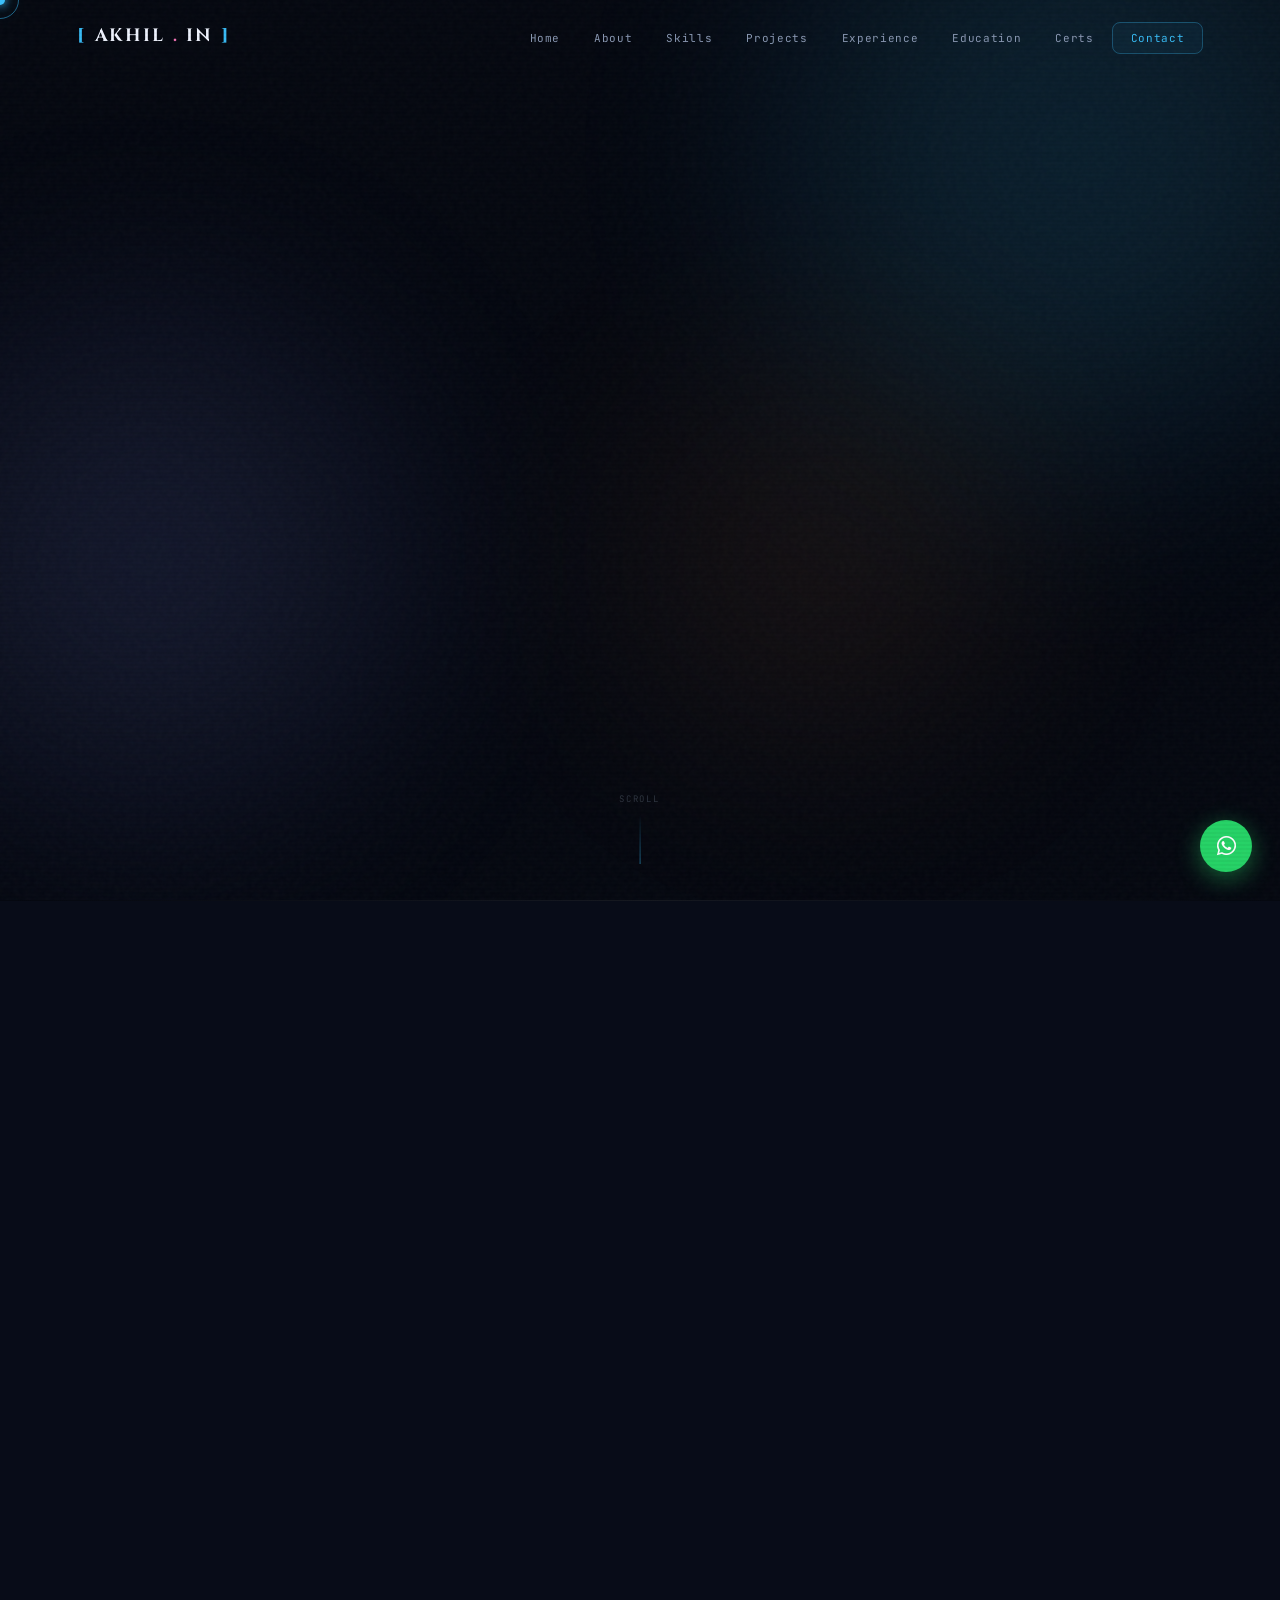
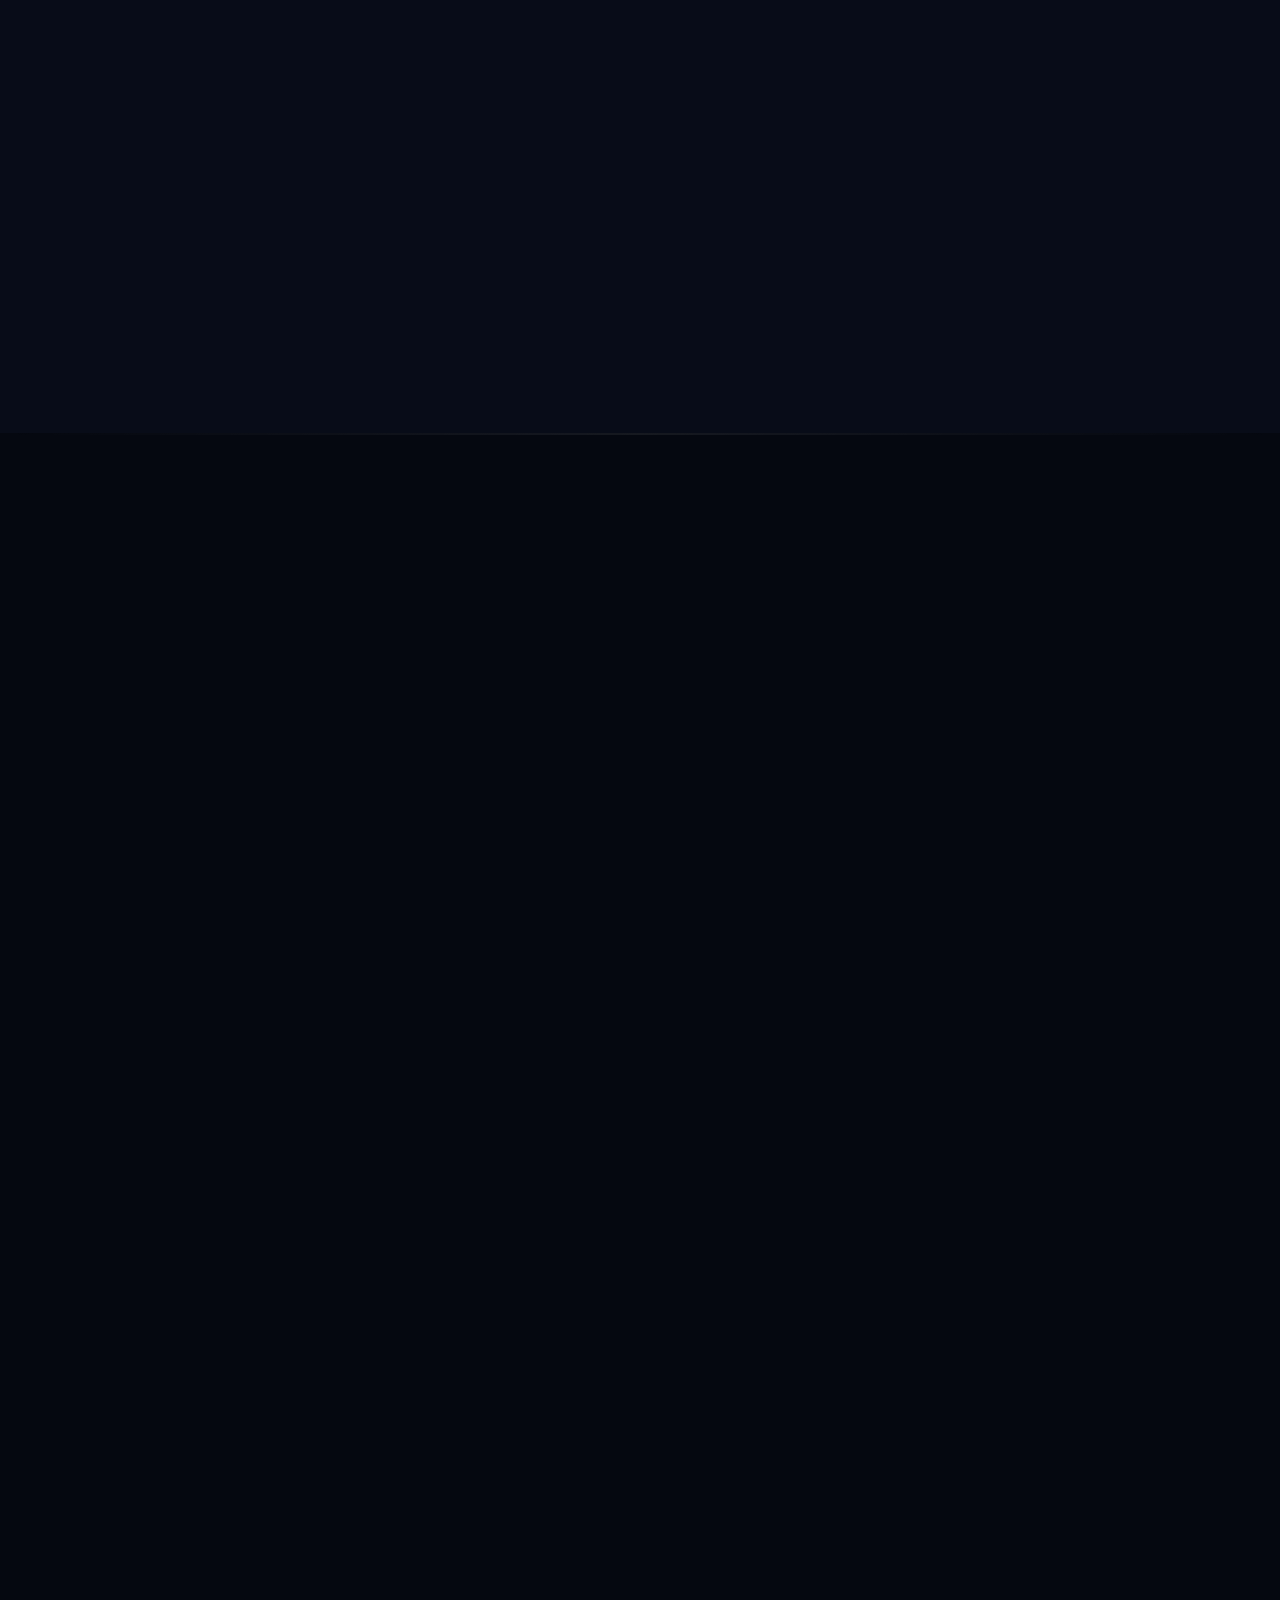
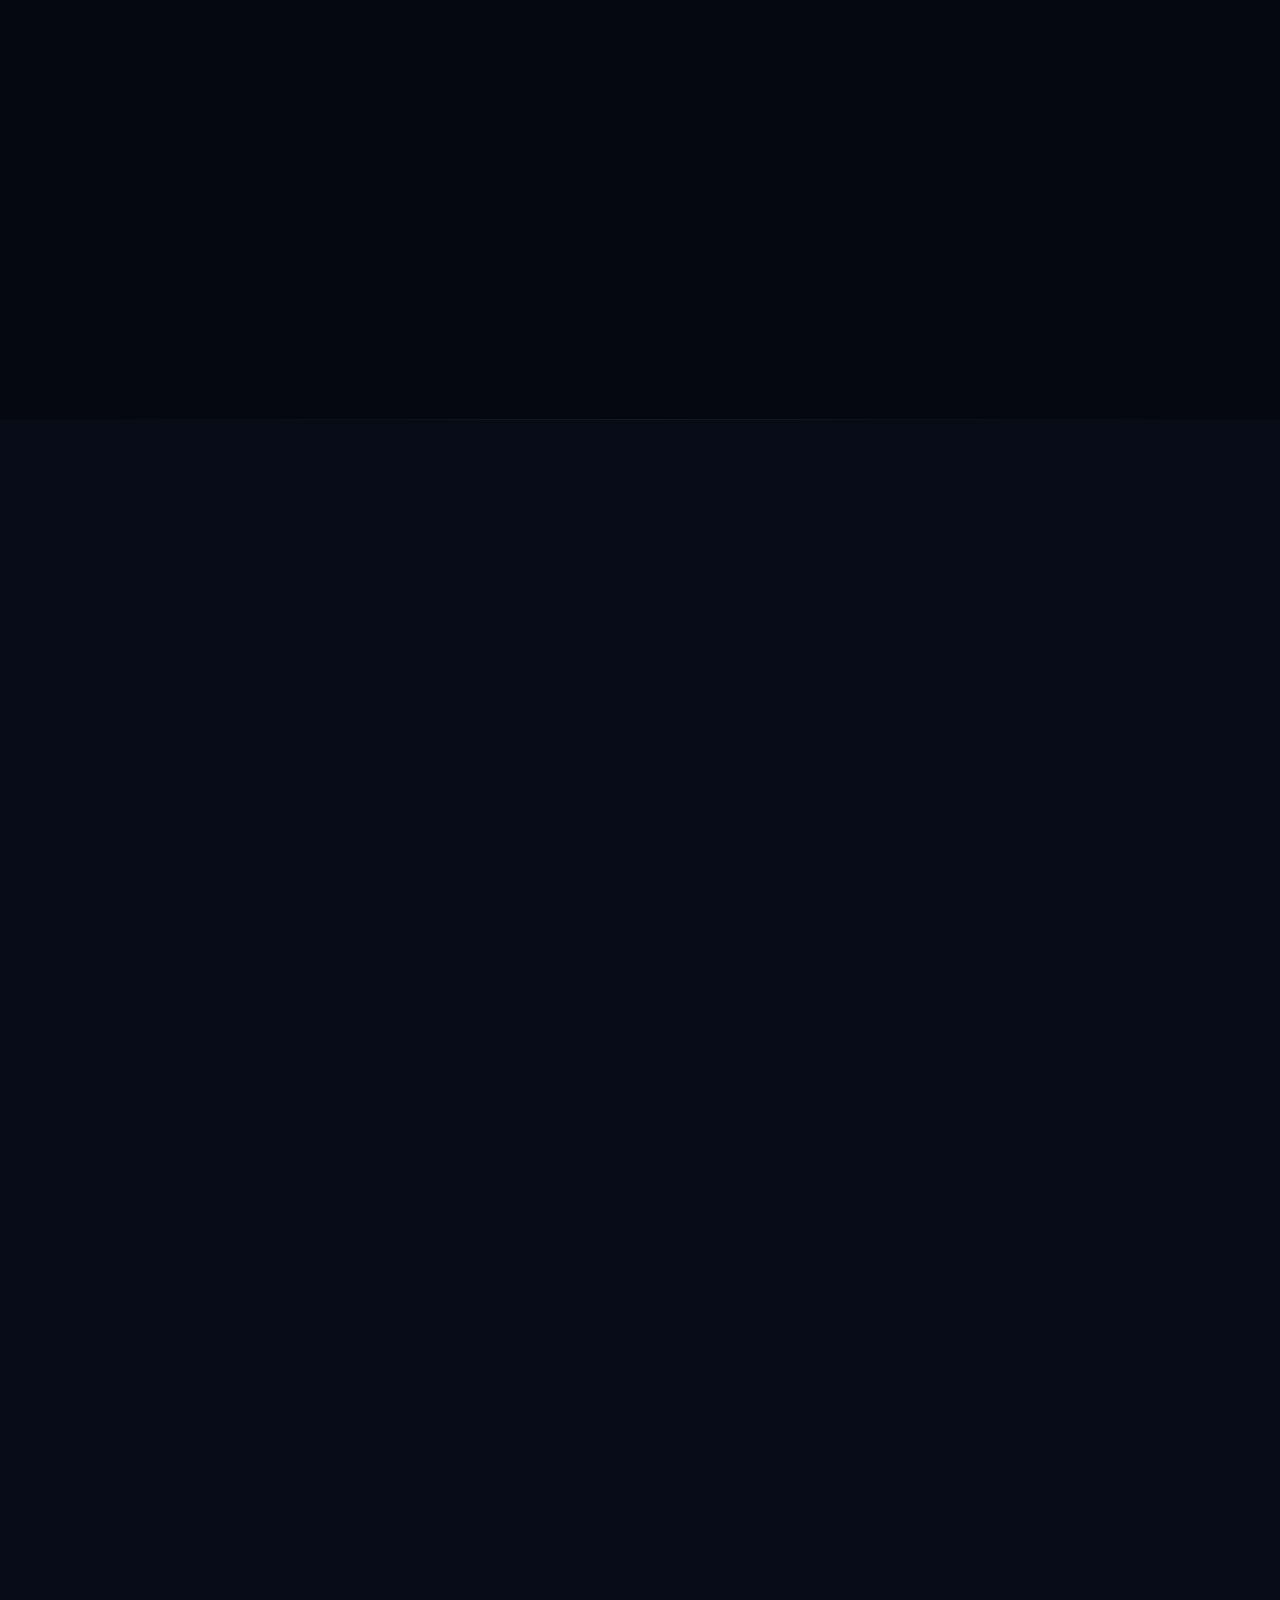
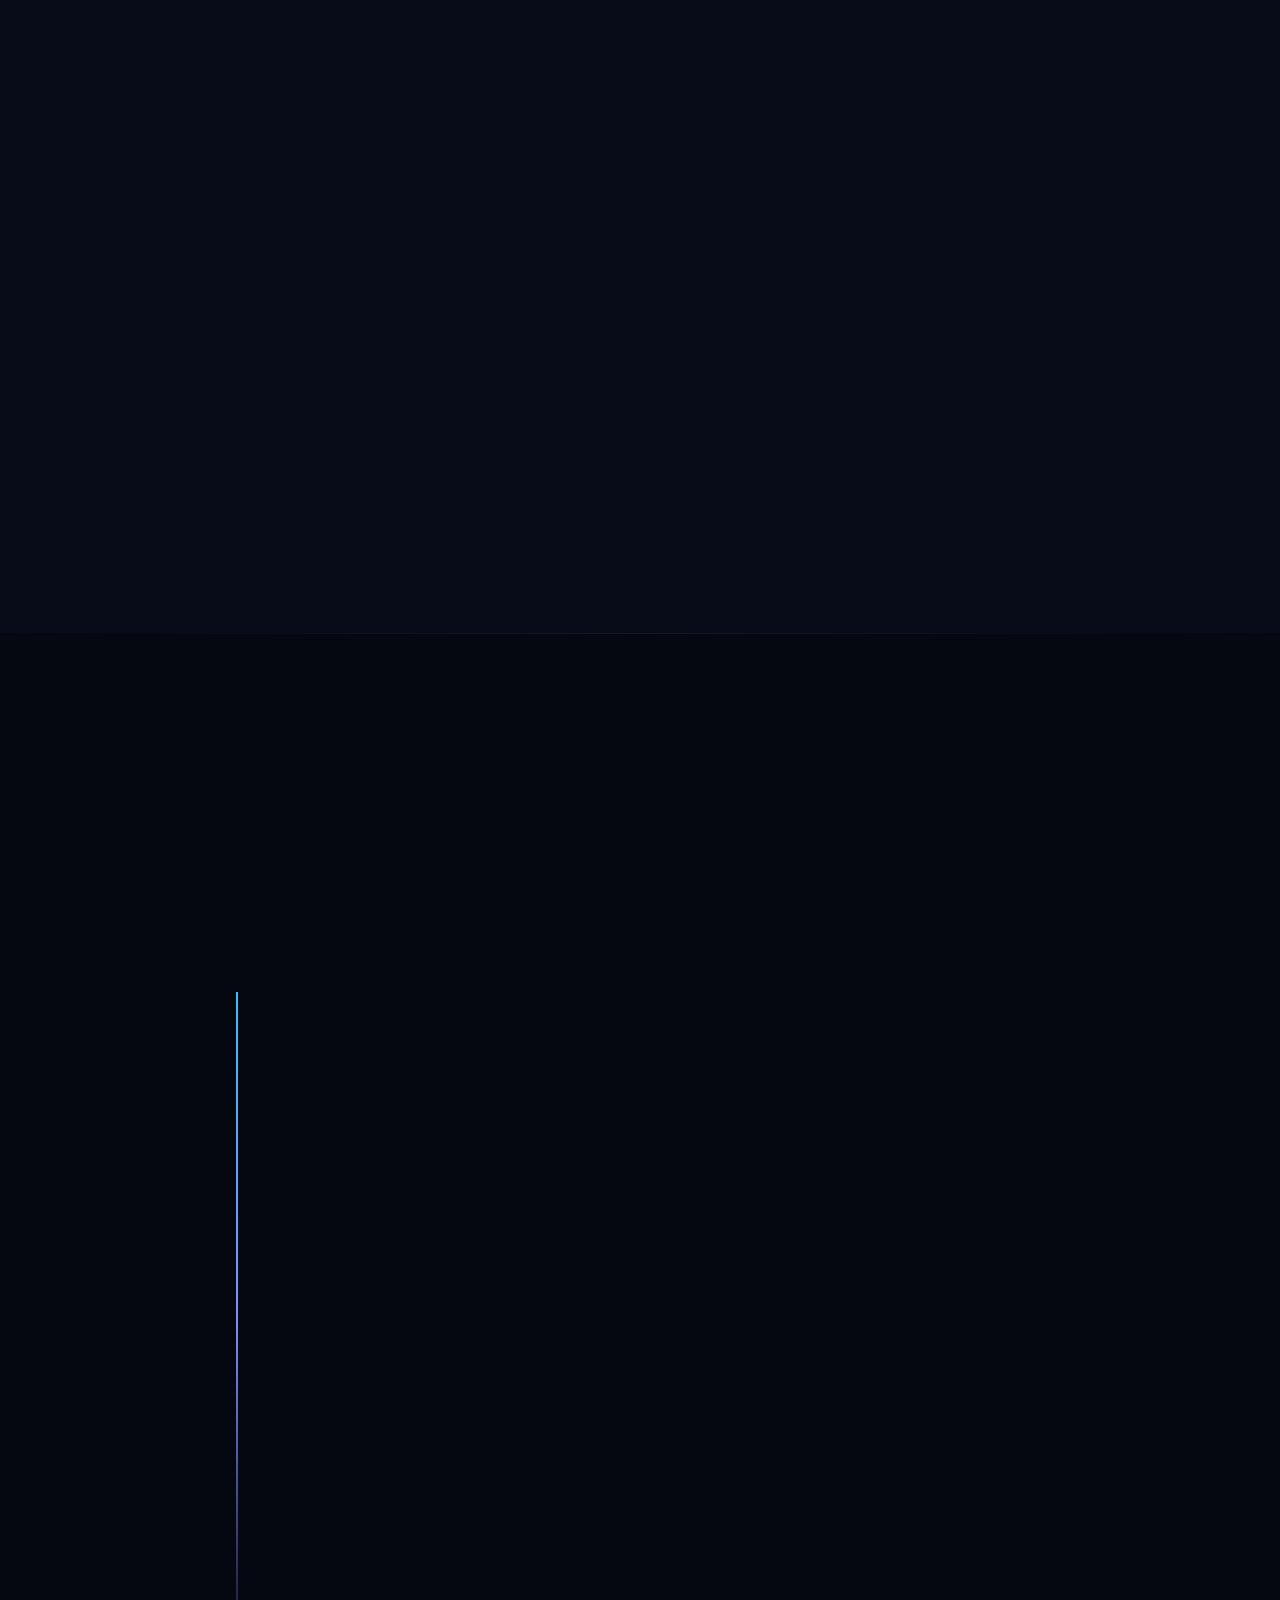
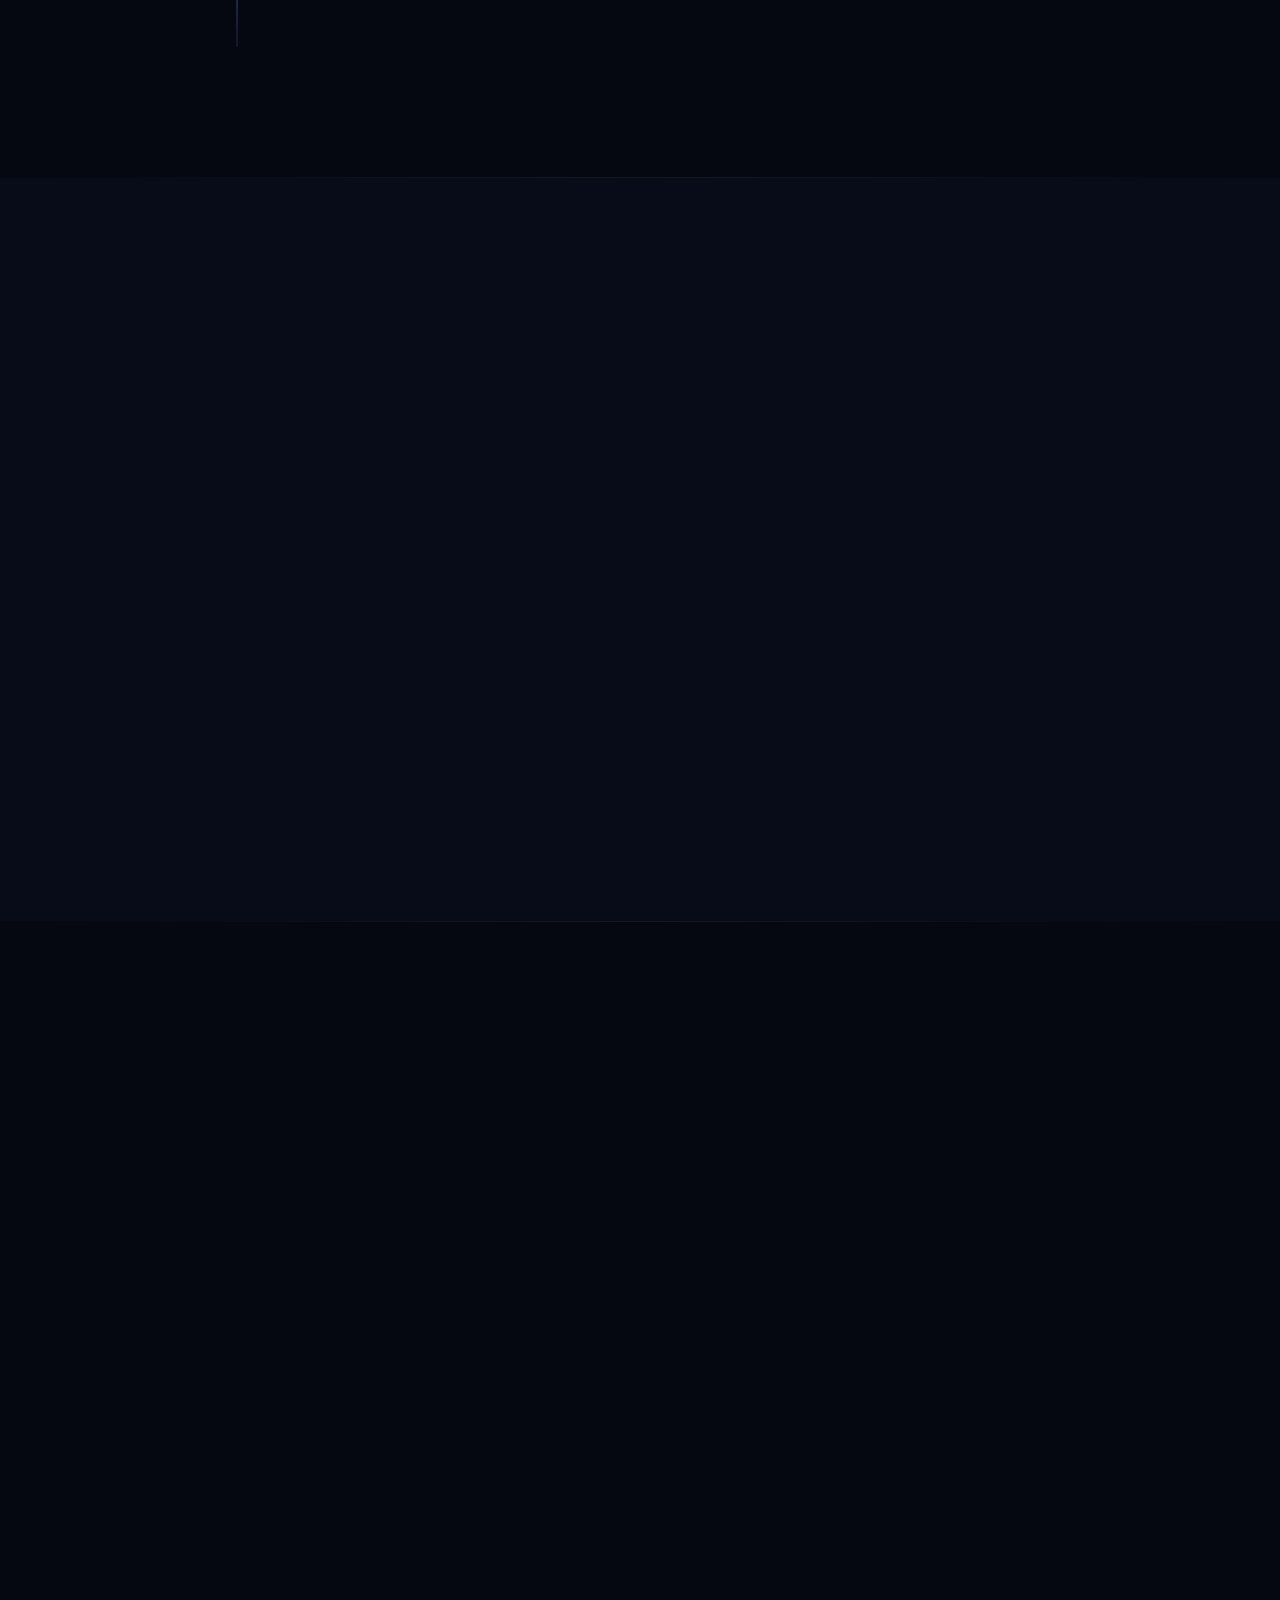
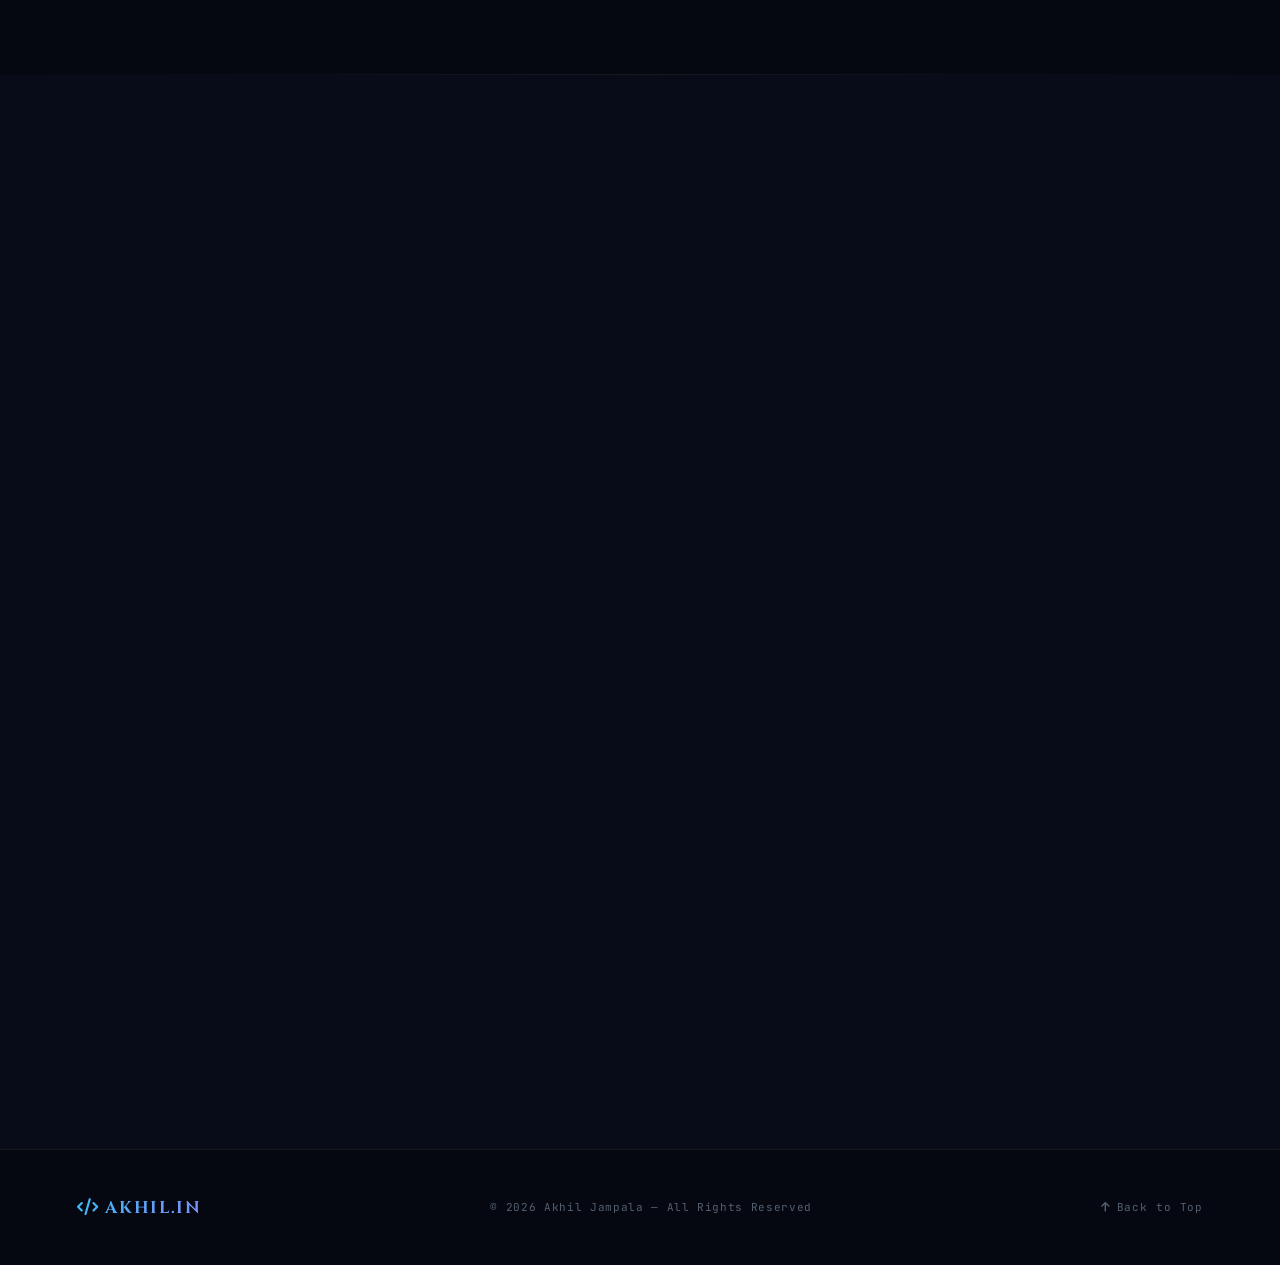
==== commit 319f5c84: "Add books and notes section with project cards Added a new section for books and notes with project " ====
--- a/index.html
+++ b/index.html
@@ -1597,6 +1597,138 @@
 </section>
 
 <div class="section-divider"></div>
+   <div class="section-divider"></div>
+
+<!-- ── BOOKS & NOTES ─────────────────────────────────────────────────── -->
+<section id="books">
+  <div class="section-inner">
+    <div class="section-label gsap-reveal">// study materials</div>
+    <h2 class="section-title gsap-reveal">Books &amp; <span class="accent">Notes</span></h2>
+    <p class="section-sub gsap-reveal">Handwritten &amp; digital notes, exam guides and reference material for Computer Science subjects — crafted from my own teaching and TG SET preparation.</p>
+
+    <div class="projects-grid">
+
+      <!-- Note 1 -->
+      <div class="project-card gsap-reveal">
+        <div class="project-img">
+          <img src="https://images.unsplash.com/photo-1519389950473-47ba0277781c?w=600&q=80" loading="lazy" alt="Operating Systems Notes">
+          <div class="project-img-overlay"></div>
+          <div class="project-num" style="left:14px;right:auto;color:var(--gold);border-color:rgba(251,191,36,0.2)">BESTSELLER</div>
+          <div class="project-num">₹199</div>
+        </div>
+        <div class="project-body">
+          <h3 class="project-title">Operating Systems — Complete Notes</h3>
+          <p class="project-desc">Concept-first notes covering process management, scheduling, memory management, deadlocks and file systems — with solved university-style long answers. PDF · 120 Pages</p>
+          <div class="project-tags"><span class="tag">OS</span><span class="tag">Exam Ready</span></div>
+          <div class="project-links">
+            <a href="#" class="project-link primary"><i class="fa-solid fa-cart-shopping"></i> Buy Now</a>
+            <a href="#" class="project-link ghost"><i class="fa-solid fa-eye"></i> Preview</a>
+          </div>
+        </div>
+      </div>
+
+      <!-- Note 2 -->
+      <div class="project-card gsap-reveal">
+        <div class="project-img">
+          <img src="https://images.unsplash.com/photo-1518770660439-4636190af475?w=600&q=80" loading="lazy" alt="Computer Networks Notes">
+          <div class="project-img-overlay"></div>
+          <div class="project-num" style="left:14px;right:auto;color:var(--neon2);border-color:rgba(129,140,248,0.2)">UPDATED</div>
+          <div class="project-num">₹249</div>
+        </div>
+        <div class="project-body">
+          <h3 class="project-title">Computer Networks — Notes &amp; Diagrams</h3>
+          <p class="project-desc">OSI &amp; TCP/IP layers, routing algorithms, and network security explained with clean diagrams and previous-year question patterns. PDF · 95 Pages</p>
+          <div class="project-tags"><span class="tag">CN</span><span class="tag">Diagrams Included</span></div>
+          <div class="project-links">
+            <a href="#" class="project-link primary"><i class="fa-solid fa-cart-shopping"></i> Buy Now</a>
+            <a href="#" class="project-link ghost"><i class="fa-solid fa-eye"></i> Preview</a>
+          </div>
+        </div>
+      </div>
+
+      <!-- Note 3 -->
+      <div class="project-card gsap-reveal">
+        <div class="project-img">
+          <img src="https://images.unsplash.com/photo-1553877522-43269d4ea984?w=600&q=80" loading="lazy" alt="Theory of Computation Notes">
+          <div class="project-img-overlay"></div>
+          <div class="project-num" style="left:14px;right:auto;color:var(--neon3);border-color:rgba(244,114,182,0.2)">NEW</div>
+          <div class="project-num">₹179</div>
+        </div>
+        <div class="project-body">
+          <h3 class="project-title">Theory of Computation — Quick Notes</h3>
+          <p class="project-desc">Automata, grammars, Turing machines and decidability broken down with step-by-step derivations and practice problems. PDF · 70 Pages</p>
+          <div class="project-tags"><span class="tag">TOC</span><span class="tag">Solved Problems</span></div>
+          <div class="project-links">
+            <a href="#" class="project-link primary"><i class="fa-solid fa-cart-shopping"></i> Buy Now</a>
+            <a href="#" class="project-link ghost"><i class="fa-solid fa-eye"></i> Preview</a>
+          </div>
+        </div>
+      </div>
+
+      <!-- Note 4 -->
+      <div class="project-card gsap-reveal">
+        <div class="project-img">
+          <img src="https://images.unsplash.com/photo-1504639725590-34d0984388bd?w=600&q=80" loading="lazy" alt="TG SET Prep Guide">
+          <div class="project-img-overlay"></div>
+          <div class="project-num">₹299</div>
+        </div>
+        <div class="project-body">
+          <h3 class="project-title">TG SET Computer Science — Prep Guide</h3>
+          <p class="project-desc">A consolidated guide across all core CS subjects, built from my own TG SET preparation — includes topic-wise weightage and mock questions. PDF · 210 Pages</p>
+          <div class="project-tags"><span class="tag">TG SET</span><span class="tag">All Subjects</span></div>
+          <div class="project-links">
+            <a href="#" class="project-link primary"><i class="fa-solid fa-cart-shopping"></i> Buy Now</a>
+            <a href="#" class="project-link ghost"><i class="fa-solid fa-eye"></i> Preview</a>
+          </div>
+        </div>
+      </div>
+
+      <!-- Note 5 -->
+      <div class="project-card gsap-reveal">
+        <div class="project-img">
+          <img src="https://images.unsplash.com/photo-1495020689067-958852a7765e?w=600&q=80" loading="lazy" alt="Compiler Design Cheat Sheet">
+          <div class="project-img-overlay"></div>
+          <div class="project-num" style="color:#22c55e;border-color:rgba(34,197,94,0.3)">FREE</div>
+        </div>
+        <div class="project-body">
+          <h3 class="project-title">Compiler Design — Cheat Sheet</h3>
+          <p class="project-desc">A quick-reference sheet on lexical analysis, parsing techniques and intermediate code generation — free for students. PDF · 18 Pages</p>
+          <div class="project-tags"><span class="tag">Compiler Design</span><span class="tag">Free Download</span></div>
+          <div class="project-links">
+            <a href="#" class="project-link primary"><i class="fa-solid fa-download"></i> Download</a>
+            <a href="#" class="project-link ghost"><i class="fa-solid fa-eye"></i> Preview</a>
+          </div>
+        </div>
+      </div>
+
+      <!-- Note 6 -->
+      <div class="project-card gsap-reveal">
+        <div class="project-img">
+          <img src="https://images.unsplash.com/photo-1557821552-17105176677c?w=600&q=80" loading="lazy" alt="Complete CS Core Bundle">
+          <div class="project-img-overlay"></div>
+          <div class="project-num" style="left:14px;right:auto;color:var(--gold);border-color:rgba(251,191,36,0.2)">BUNDLE</div>
+          <div class="project-num">₹499</div>
+        </div>
+        <div class="project-body">
+          <h3 class="project-title">Complete CS Core Bundle</h3>
+          <p class="project-desc">All notes bundled together — OS, CN, TOC, Compiler Design, Data Mining and COA — at a discounted price for full-syllabus prep. PDF Bundle · 6 Subjects</p>
+          <div class="project-tags"><span class="tag">Best Value</span><span class="tag">6-in-1</span></div>
+          <div class="project-links">
+            <a href="#" class="project-link primary"><i class="fa-solid fa-cart-shopping"></i> Buy Bundle</a>
+            <a href="#" class="project-link ghost"><i class="fa-solid fa-eye"></i> Preview</a>
+          </div>
+        </div>
+      </div>
+
+    </div>
+
+    <p class="section-sub gsap-reveal" style="margin-top:32px">
+      <i class="fa-solid fa-circle-info" style="color:var(--neon);margin-right:8px"></i>
+      Payments via UPI / PayPal — after purchase, notes are delivered directly to your email. For bulk orders or custom notes, reach out via <a href="#contact" style="color:var(--neon)">Contact</a> or WhatsApp.
+    </p>
+
+  </div>
+</section>
 
 <!-- ── SKILLS ─────────────────────────────────────────────────── -->
 <section id="skills">
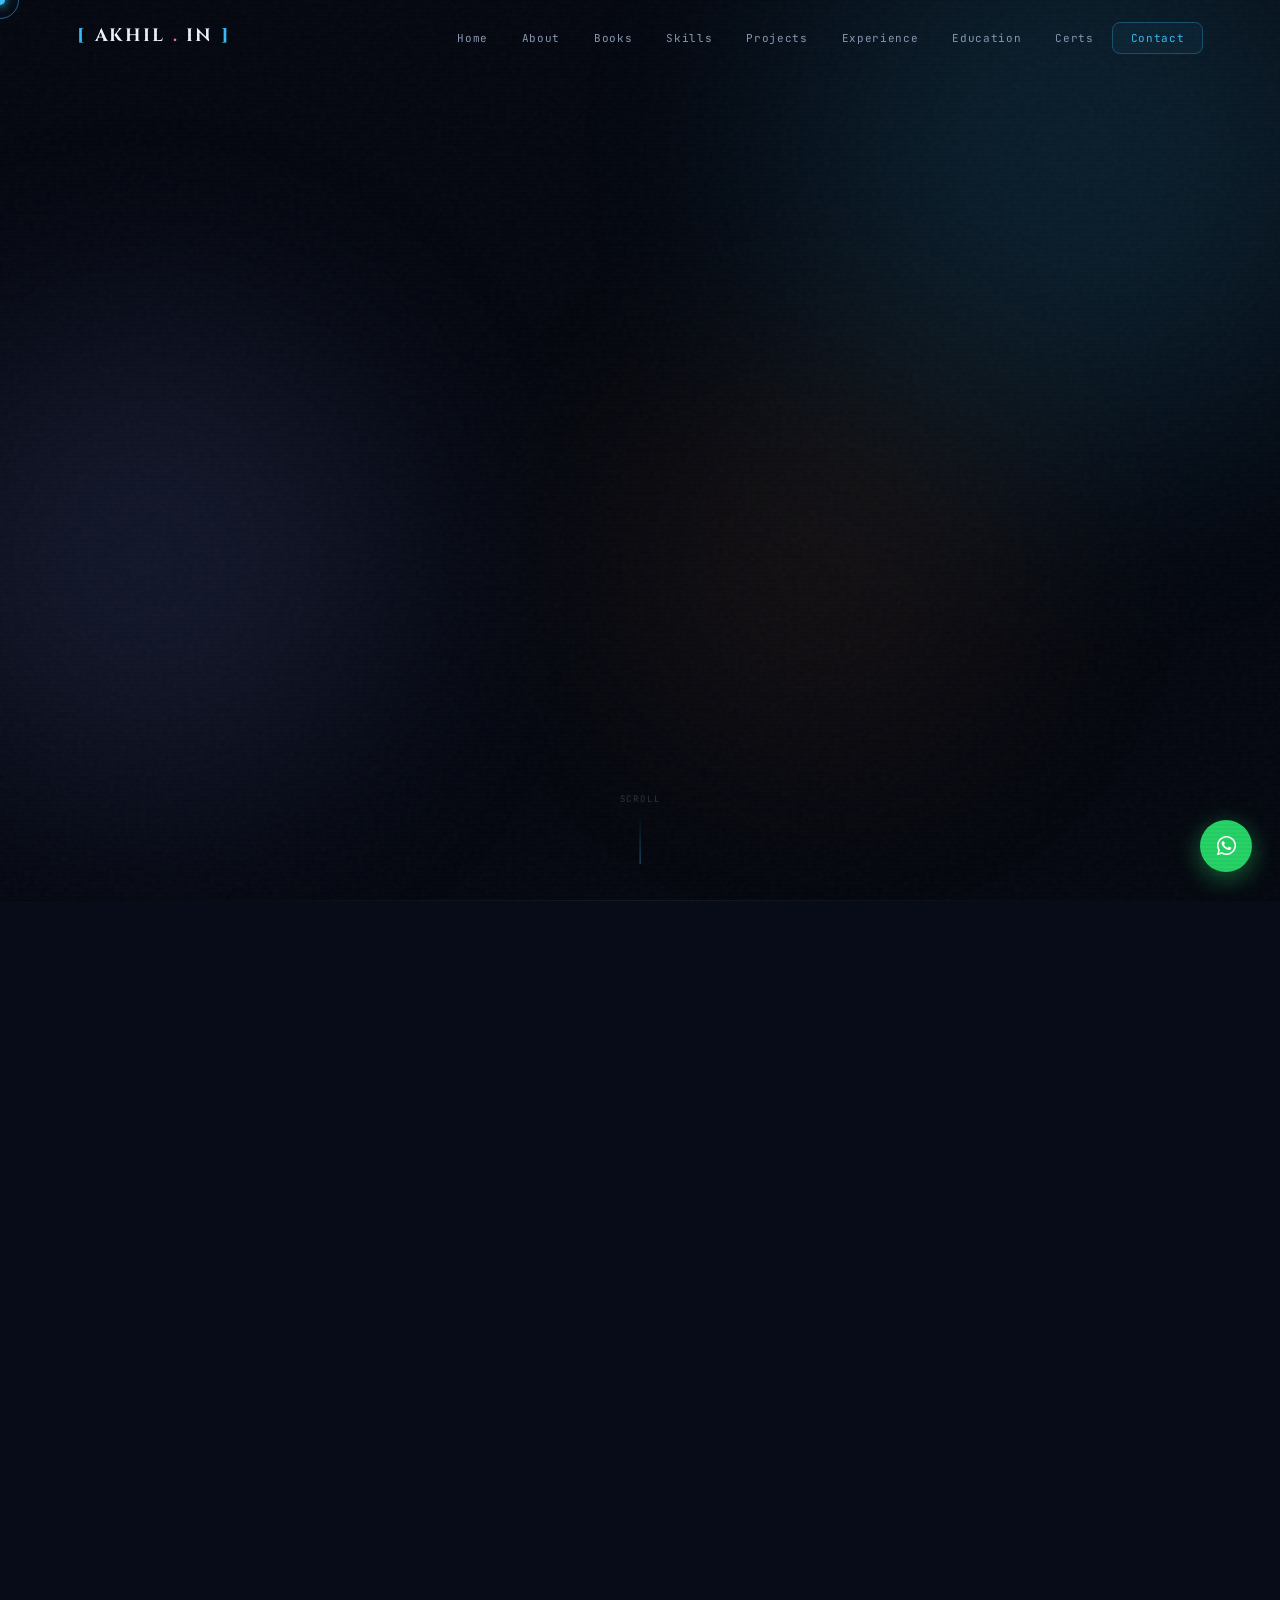
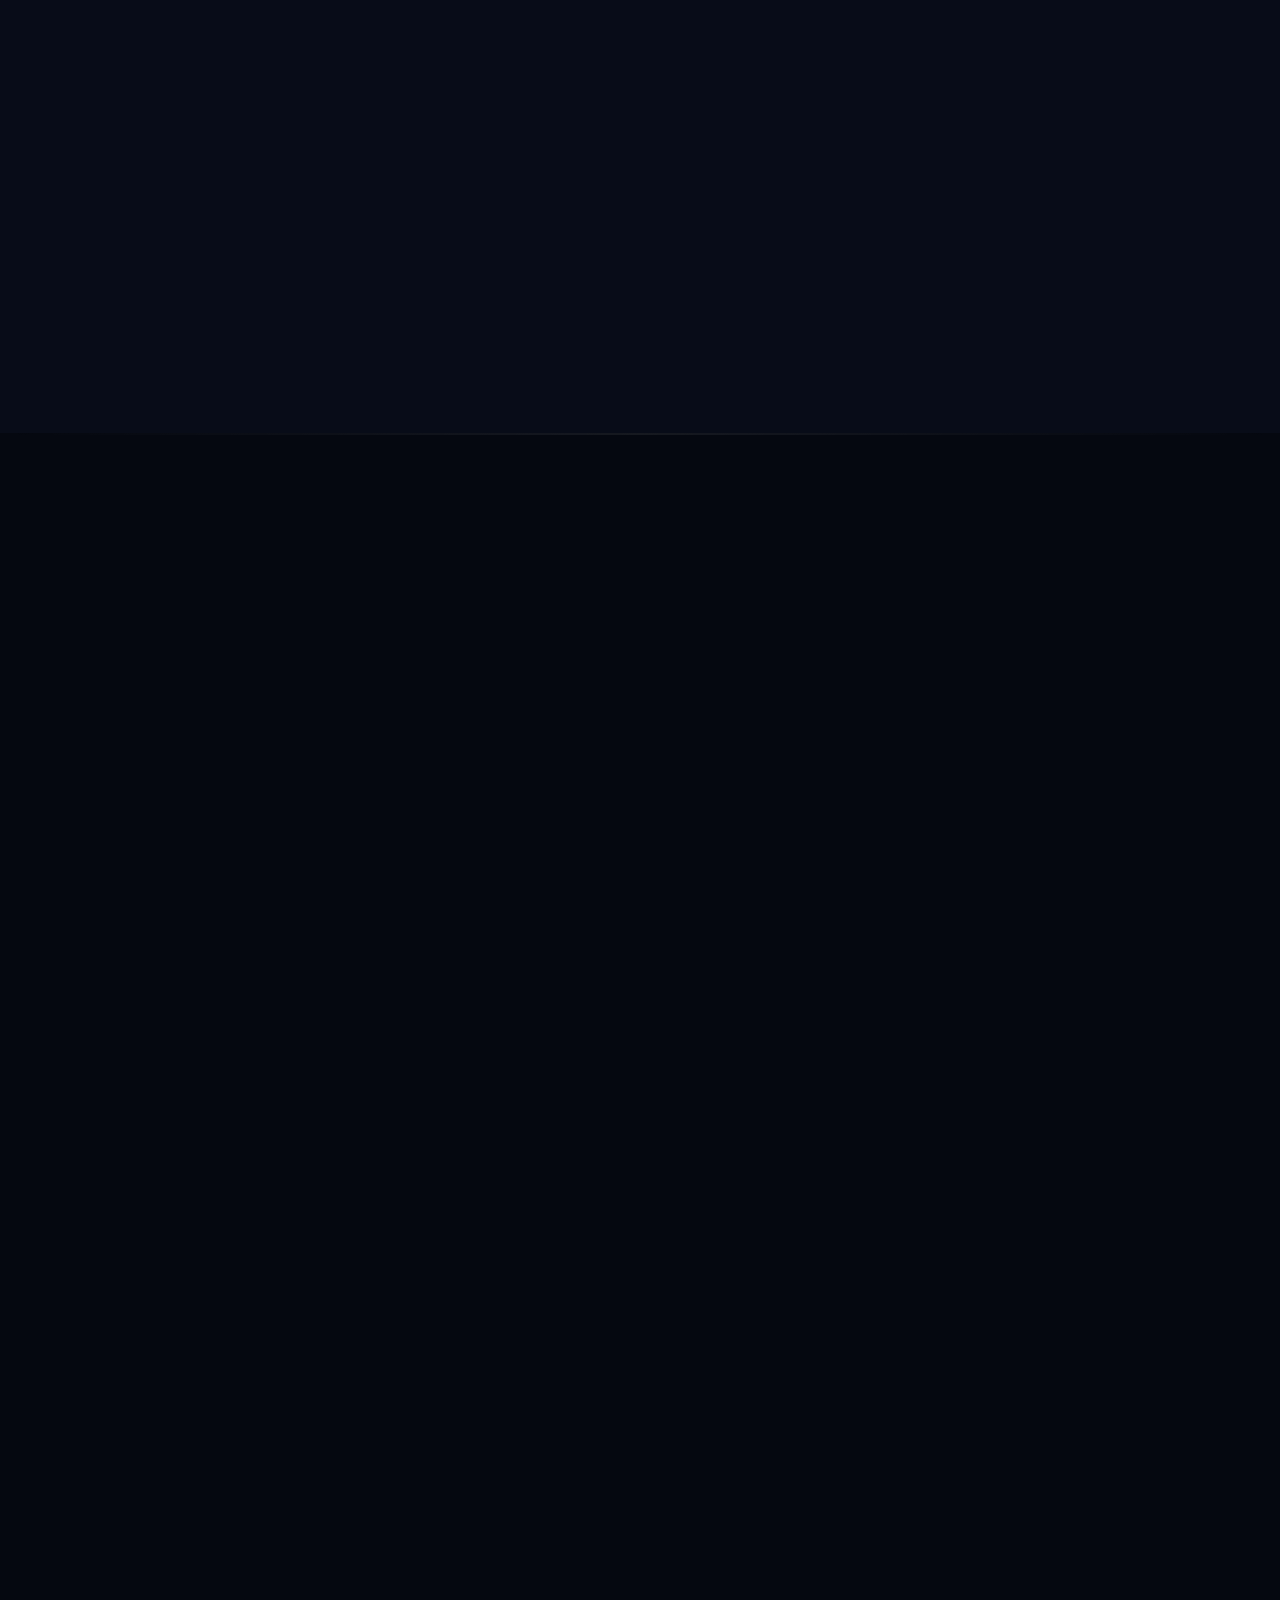
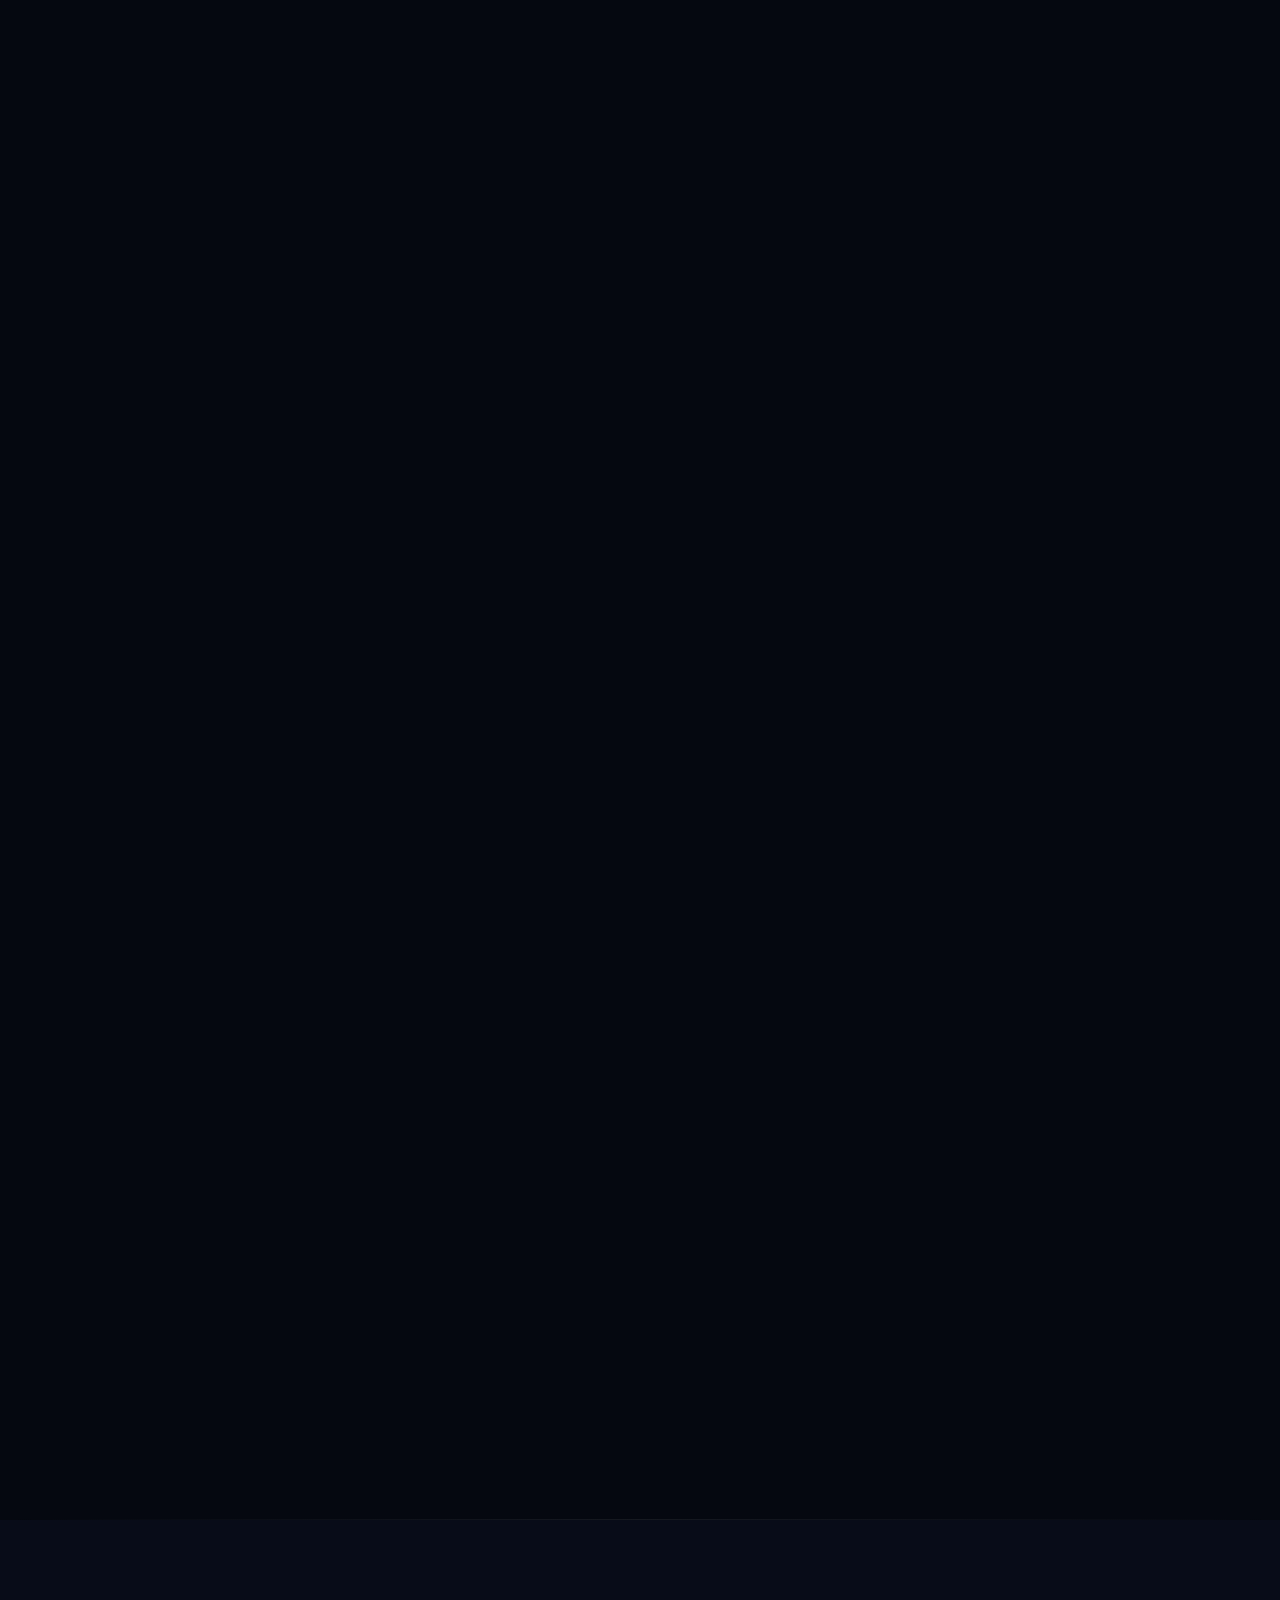
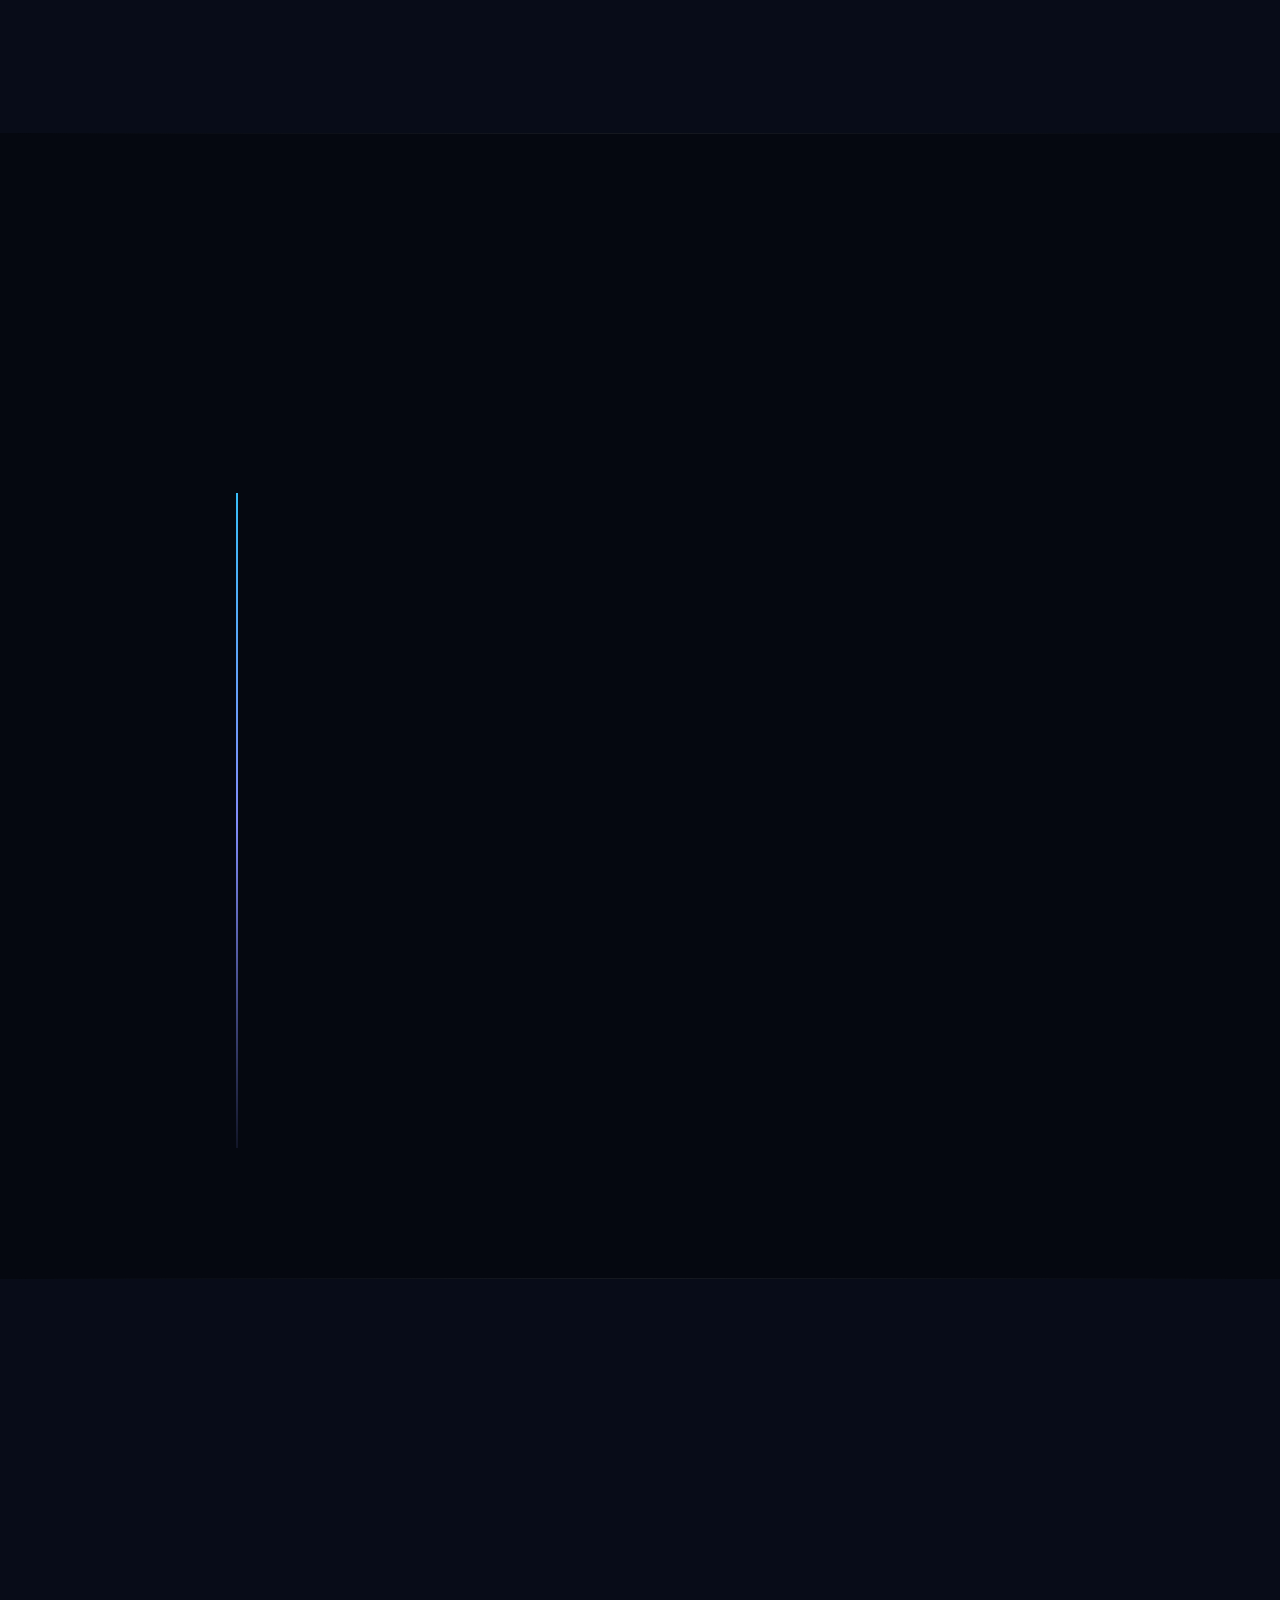
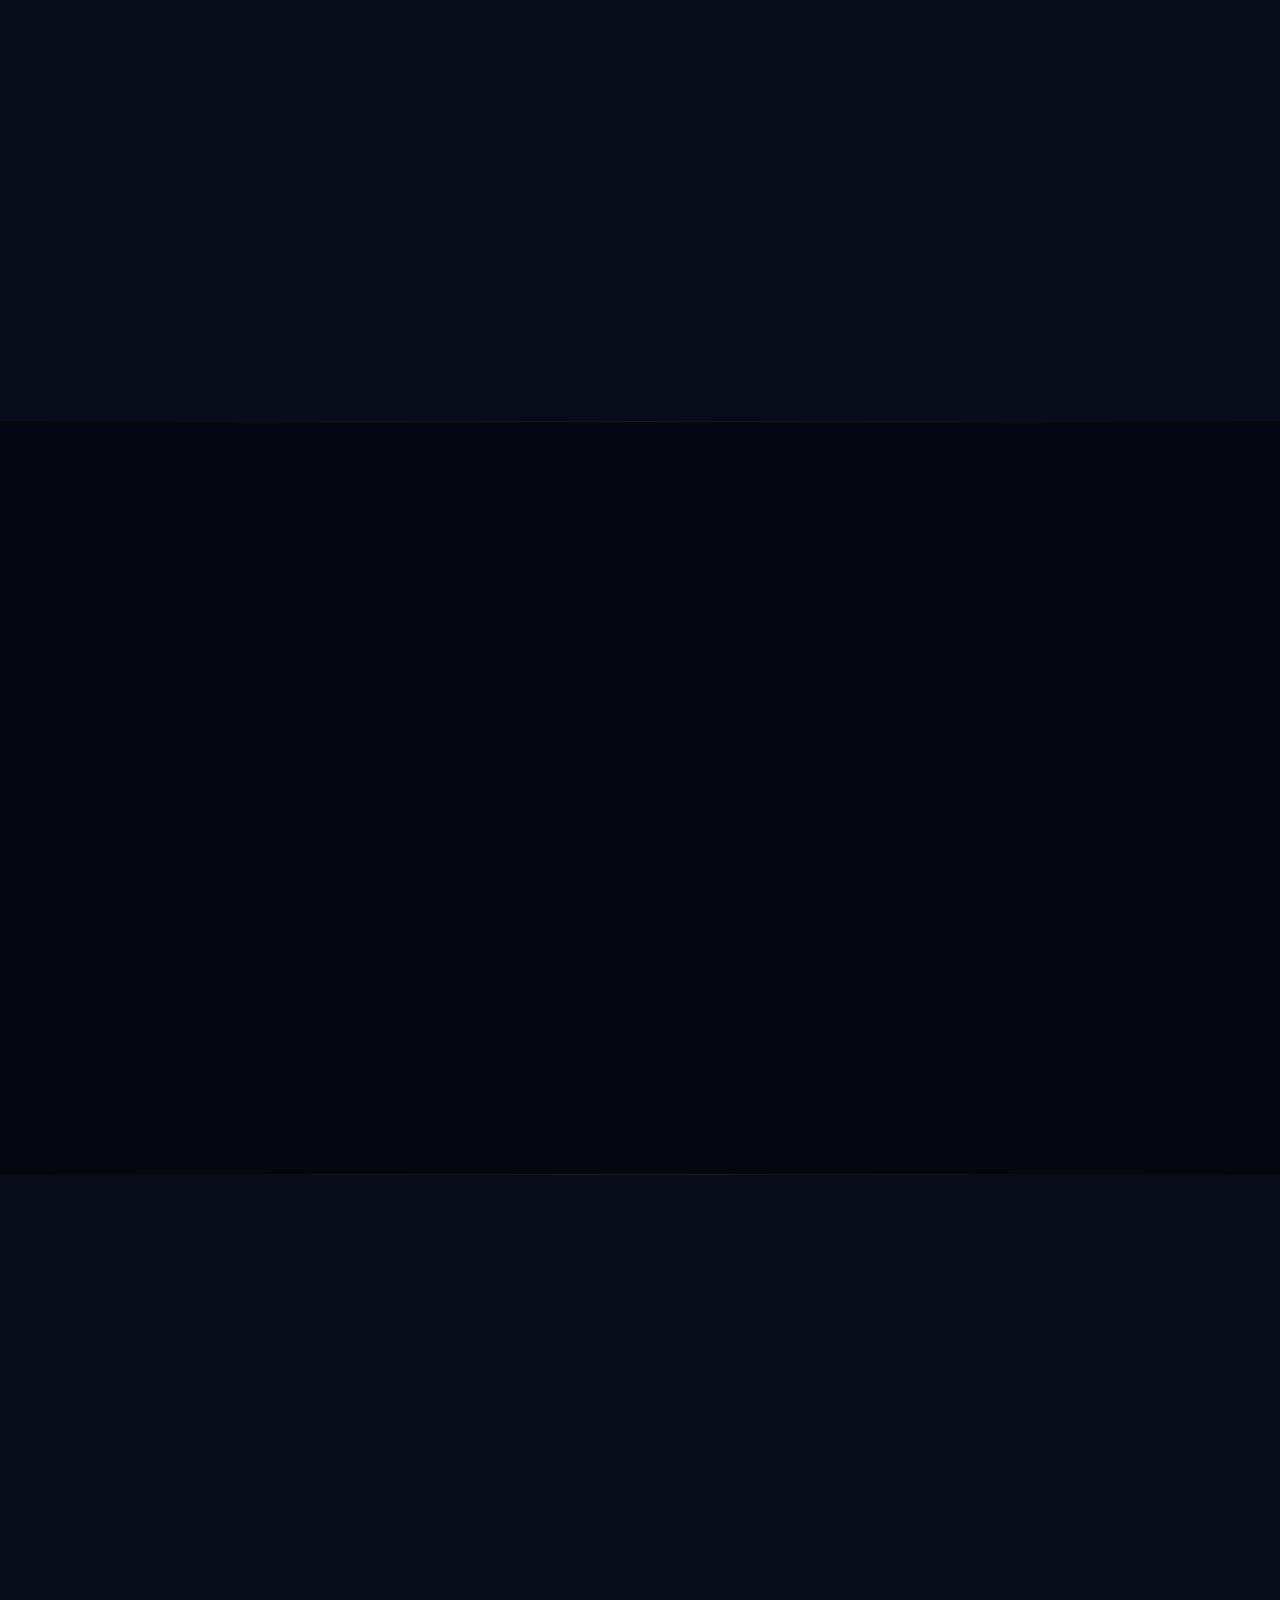
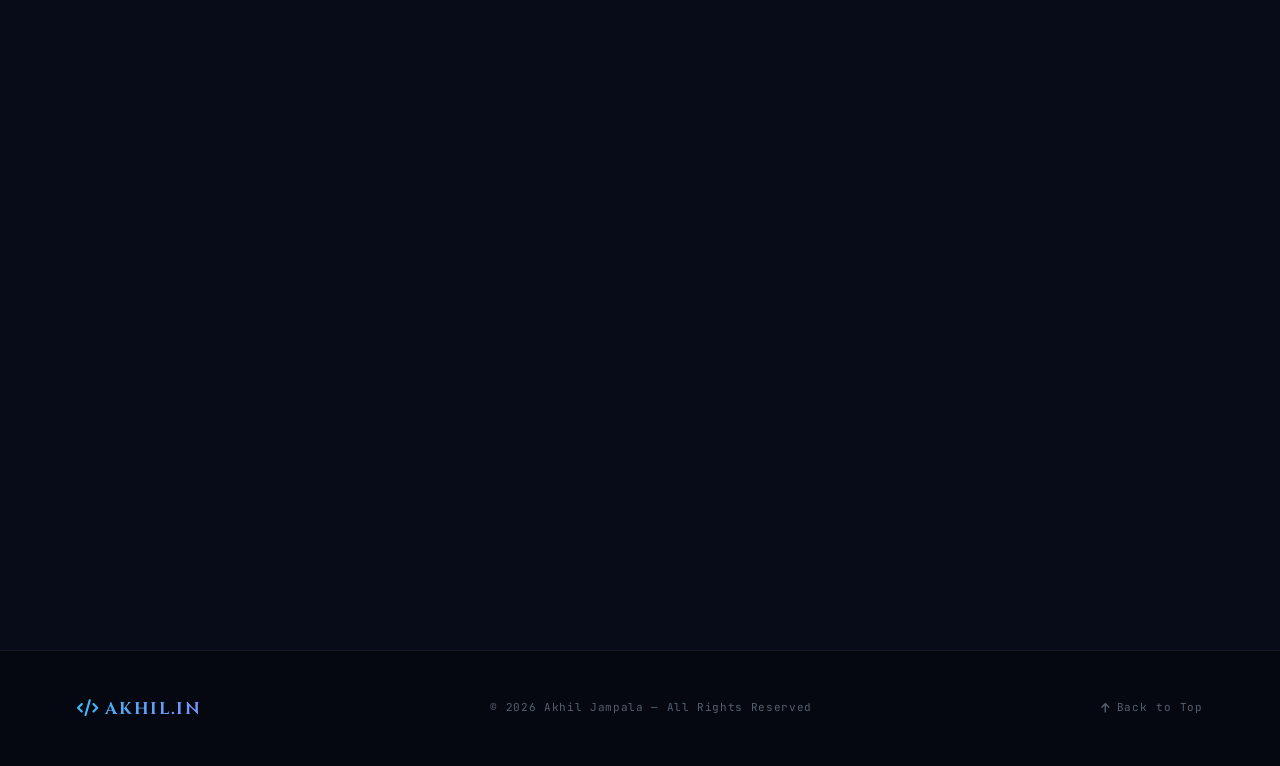
==== commit 5a149f05: "removed preview" ====
--- a/index.html
+++ b/index.html
@@ -1436,6 +1436,7 @@
   <ul id="nav-menu">
     <li><a href="#hero">Home</a></li>
     <li><a href="#about">About</a></li>
+    <li><a href="#books">Books</a></li>
     <li><a href="#skills">Skills</a></li>
     <li><a href="#projects">Projects</a></li>
     <li><a href="#experience">Experience</a></li>
@@ -1621,8 +1622,7 @@
           <p class="project-desc">Concept-first notes covering process management, scheduling, memory management, deadlocks and file systems — with solved university-style long answers. PDF · 120 Pages</p>
           <div class="project-tags"><span class="tag">OS</span><span class="tag">Exam Ready</span></div>
           <div class="project-links">
-            <a href="#" class="project-link primary"><i class="fa-solid fa-cart-shopping"></i> Buy Now</a>
-            <a href="#" class="project-link ghost"><i class="fa-solid fa-eye"></i> Preview</a>
+            <a href="books.html" class="project-link primary"><i class="fa-solid fa-cart-shopping"></i> Buy Now</a>
           </div>
         </div>
       </div>
@@ -1640,8 +1640,7 @@
           <p class="project-desc">OSI &amp; TCP/IP layers, routing algorithms, and network security explained with clean diagrams and previous-year question patterns. PDF · 95 Pages</p>
           <div class="project-tags"><span class="tag">CN</span><span class="tag">Diagrams Included</span></div>
           <div class="project-links">
-            <a href="#" class="project-link primary"><i class="fa-solid fa-cart-shopping"></i> Buy Now</a>
-            <a href="#" class="project-link ghost"><i class="fa-solid fa-eye"></i> Preview</a>
+            <a href="books.html" class="project-link primary"><i class="fa-solid fa-cart-shopping"></i> Buy Now</a>
           </div>
         </div>
       </div>
@@ -1659,63 +1658,7 @@
           <p class="project-desc">Automata, grammars, Turing machines and decidability broken down with step-by-step derivations and practice problems. PDF · 70 Pages</p>
           <div class="project-tags"><span class="tag">TOC</span><span class="tag">Solved Problems</span></div>
           <div class="project-links">
-            <a href="#" class="project-link primary"><i class="fa-solid fa-cart-shopping"></i> Buy Now</a>
-            <a href="#" class="project-link ghost"><i class="fa-solid fa-eye"></i> Preview</a>
-          </div>
-        </div>
-      </div>
-
-      <!-- Note 4 -->
-      <div class="project-card gsap-reveal">
-        <div class="project-img">
-          <img src="https://images.unsplash.com/photo-1504639725590-34d0984388bd?w=600&q=80" loading="lazy" alt="TG SET Prep Guide">
-          <div class="project-img-overlay"></div>
-          <div class="project-num">₹299</div>
-        </div>
-        <div class="project-body">
-          <h3 class="project-title">TG SET Computer Science — Prep Guide</h3>
-          <p class="project-desc">A consolidated guide across all core CS subjects, built from my own TG SET preparation — includes topic-wise weightage and mock questions. PDF · 210 Pages</p>
-          <div class="project-tags"><span class="tag">TG SET</span><span class="tag">All Subjects</span></div>
-          <div class="project-links">
-            <a href="#" class="project-link primary"><i class="fa-solid fa-cart-shopping"></i> Buy Now</a>
-            <a href="#" class="project-link ghost"><i class="fa-solid fa-eye"></i> Preview</a>
-          </div>
-        </div>
-      </div>
-
-      <!-- Note 5 -->
-      <div class="project-card gsap-reveal">
-        <div class="project-img">
-          <img src="https://images.unsplash.com/photo-1495020689067-958852a7765e?w=600&q=80" loading="lazy" alt="Compiler Design Cheat Sheet">
-          <div class="project-img-overlay"></div>
-          <div class="project-num" style="color:#22c55e;border-color:rgba(34,197,94,0.3)">FREE</div>
-        </div>
-        <div class="project-body">
-          <h3 class="project-title">Compiler Design — Cheat Sheet</h3>
-          <p class="project-desc">A quick-reference sheet on lexical analysis, parsing techniques and intermediate code generation — free for students. PDF · 18 Pages</p>
-          <div class="project-tags"><span class="tag">Compiler Design</span><span class="tag">Free Download</span></div>
-          <div class="project-links">
-            <a href="#" class="project-link primary"><i class="fa-solid fa-download"></i> Download</a>
-            <a href="#" class="project-link ghost"><i class="fa-solid fa-eye"></i> Preview</a>
-          </div>
-        </div>
-      </div>
-
-      <!-- Note 6 -->
-      <div class="project-card gsap-reveal">
-        <div class="project-img">
-          <img src="https://images.unsplash.com/photo-1557821552-17105176677c?w=600&q=80" loading="lazy" alt="Complete CS Core Bundle">
-          <div class="project-img-overlay"></div>
-          <div class="project-num" style="left:14px;right:auto;color:var(--gold);border-color:rgba(251,191,36,0.2)">BUNDLE</div>
-          <div class="project-num">₹499</div>
-        </div>
-        <div class="project-body">
-          <h3 class="project-title">Complete CS Core Bundle</h3>
-          <p class="project-desc">All notes bundled together — OS, CN, TOC, Compiler Design, Data Mining and COA — at a discounted price for full-syllabus prep. PDF Bundle · 6 Subjects</p>
-          <div class="project-tags"><span class="tag">Best Value</span><span class="tag">6-in-1</span></div>
-          <div class="project-links">
-            <a href="#" class="project-link primary"><i class="fa-solid fa-cart-shopping"></i> Buy Bundle</a>
-            <a href="#" class="project-link ghost"><i class="fa-solid fa-eye"></i> Preview</a>
+            <a href="books.html" class="project-link primary"><i class="fa-solid fa-cart-shopping"></i> Buy Now</a>
           </div>
         </div>
       </div>
@@ -1724,13 +1667,12 @@
 
     <p class="section-sub gsap-reveal" style="margin-top:32px">
       <i class="fa-solid fa-circle-info" style="color:var(--neon);margin-right:8px"></i>
-      Payments via UPI / PayPal — after purchase, notes are delivered directly to your email. For bulk orders or custom notes, reach out via <a href="#contact" style="color:var(--neon)">Contact</a> or WhatsApp.
+      More books &amp; notes available on the full store page. Payments via UPI / PayPal — notes are delivered directly to your email.
     </p>
 
   </div>
 </section>
-
-<!-- ── SKILLS ─────────────────────────────────────────────────── -->
+   <!-- ── SKILLS ─────────────────────────────────────────────────── -->
 <section id="skills">
   <div class="section-inner">
     <div class="section-label gsap-reveal">// expertise</div>
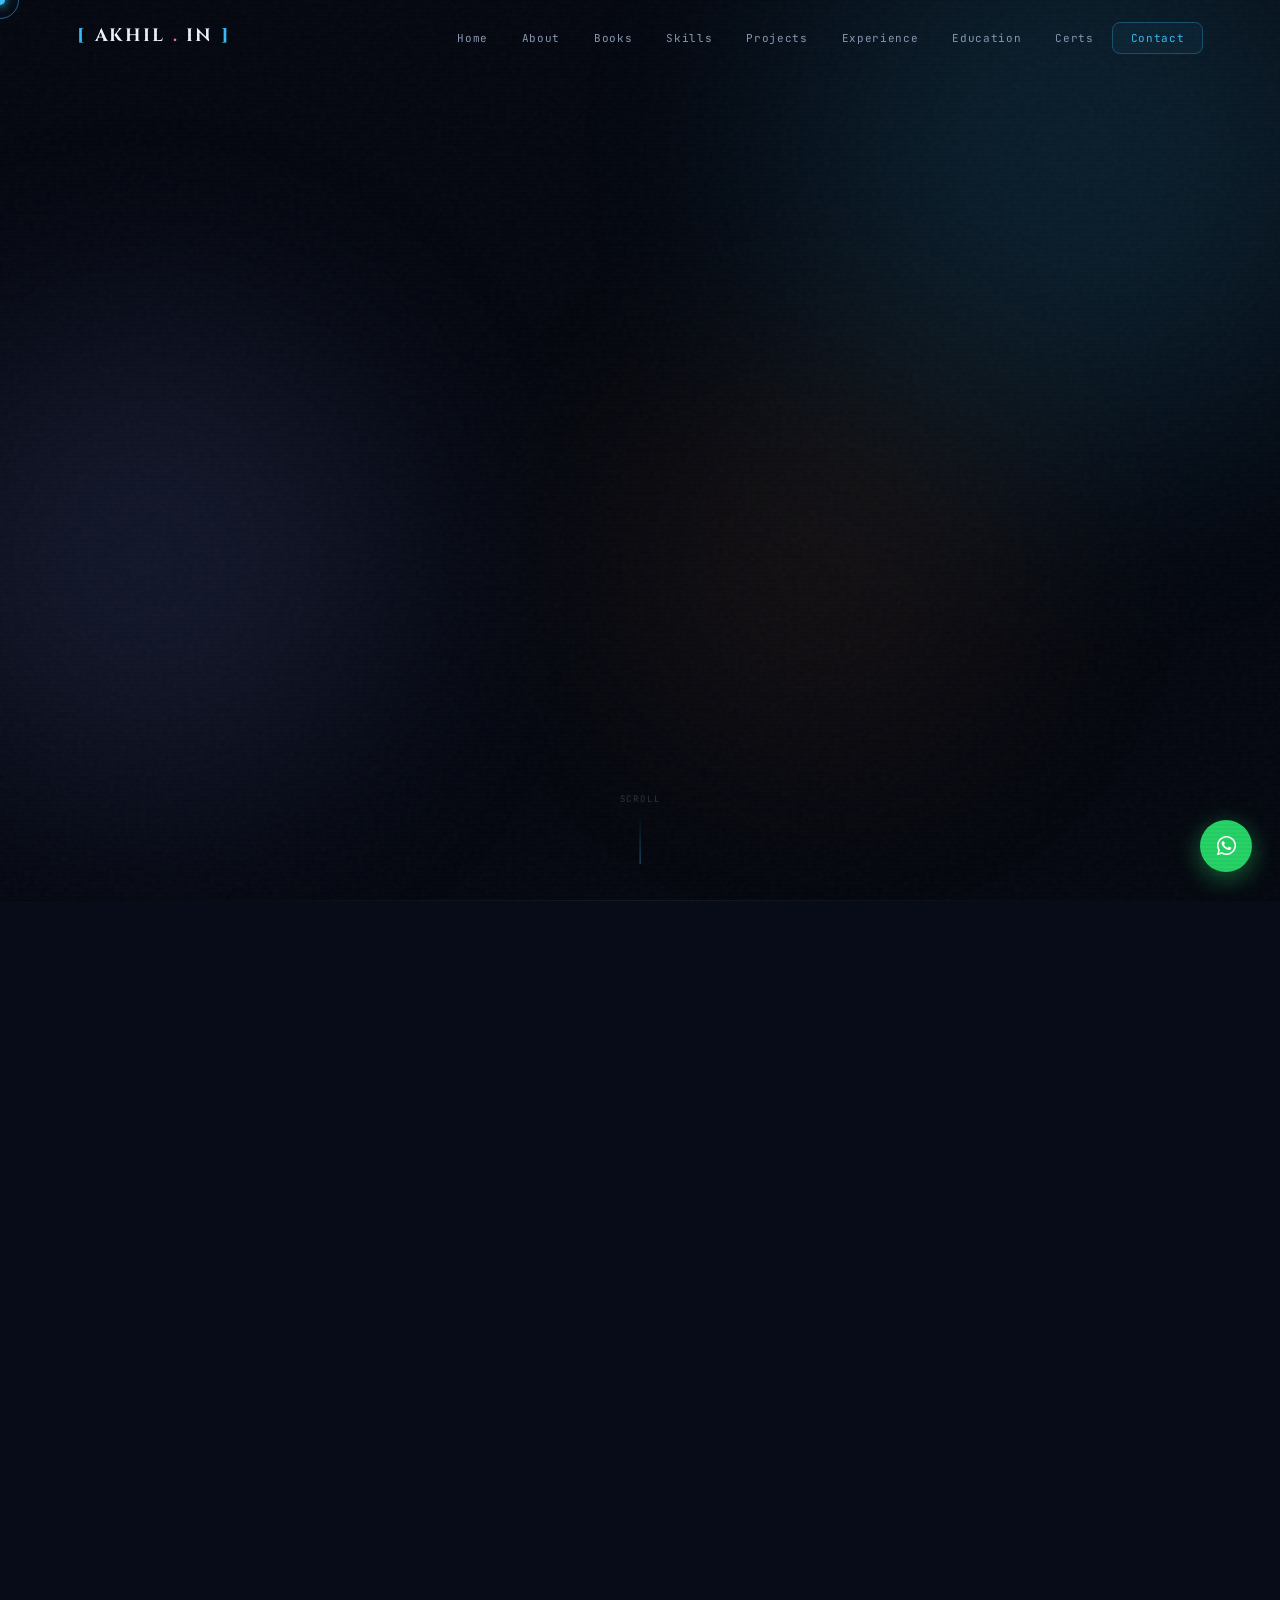
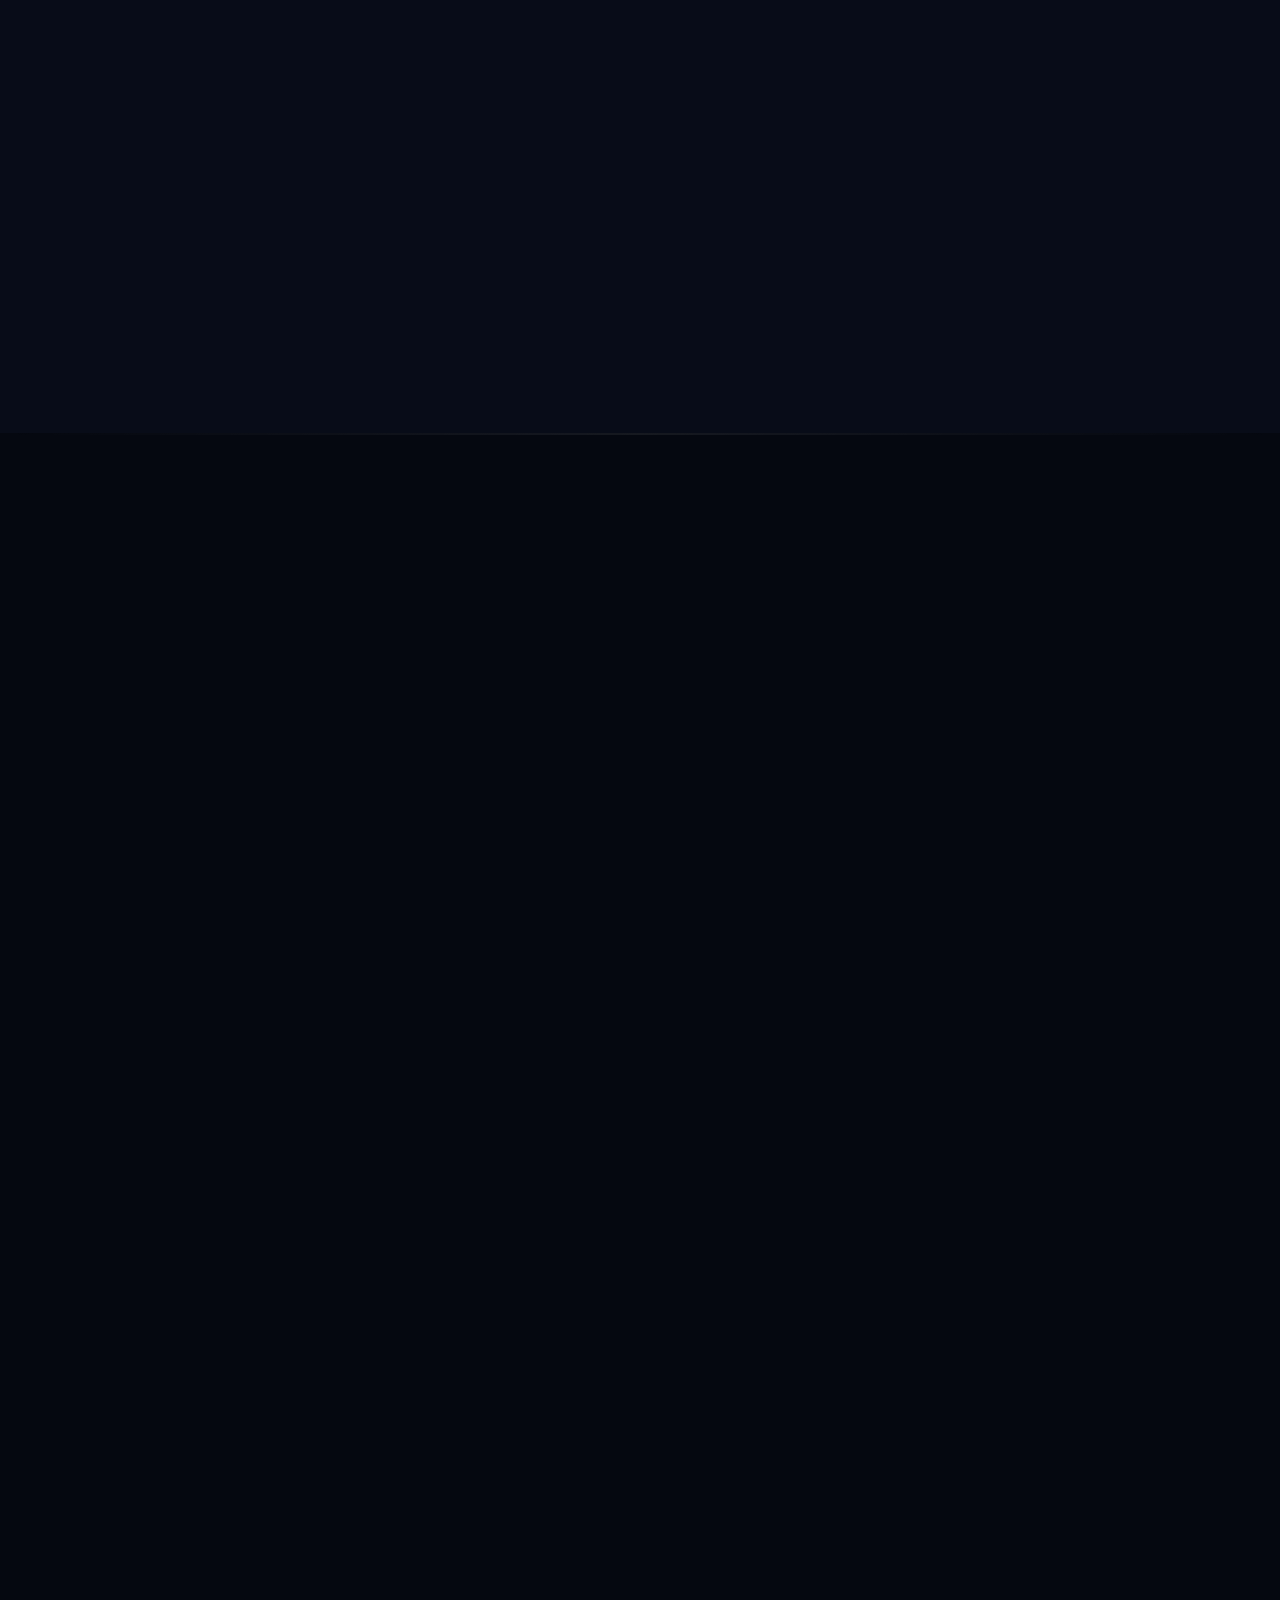
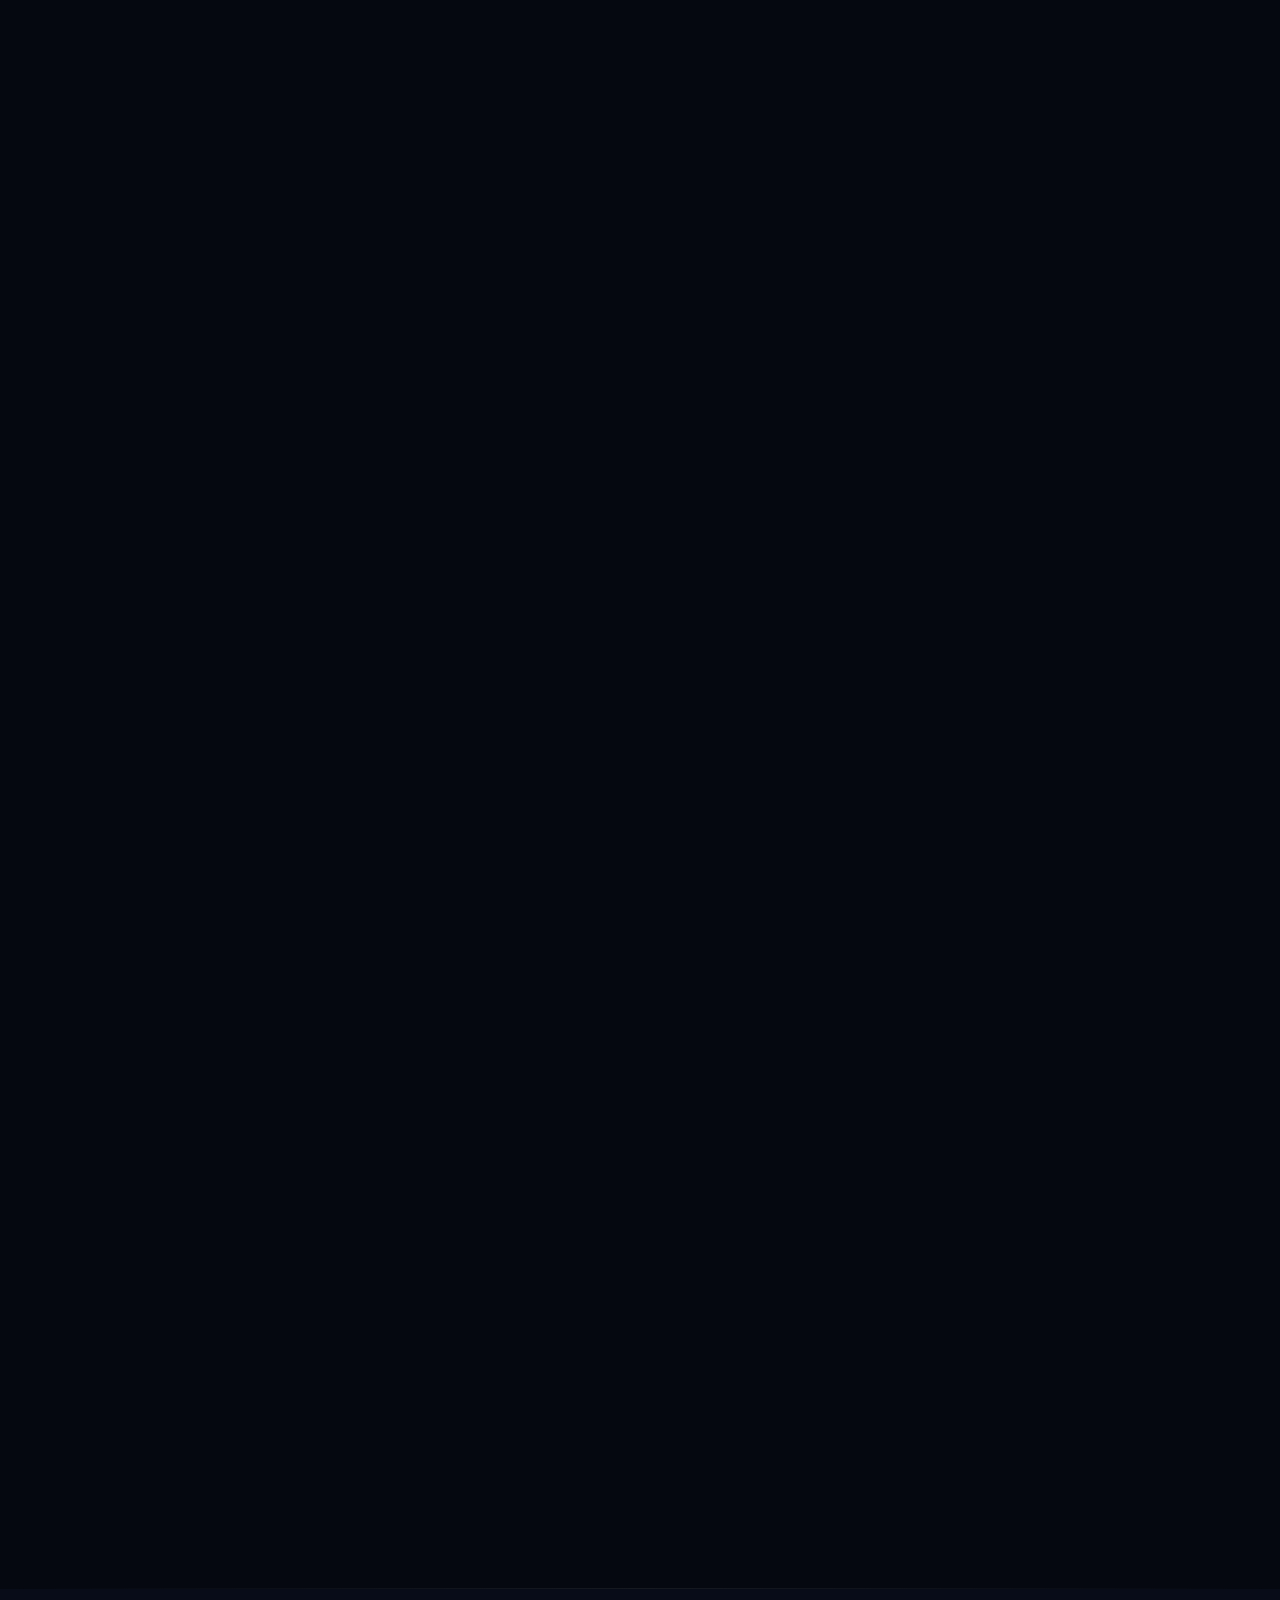
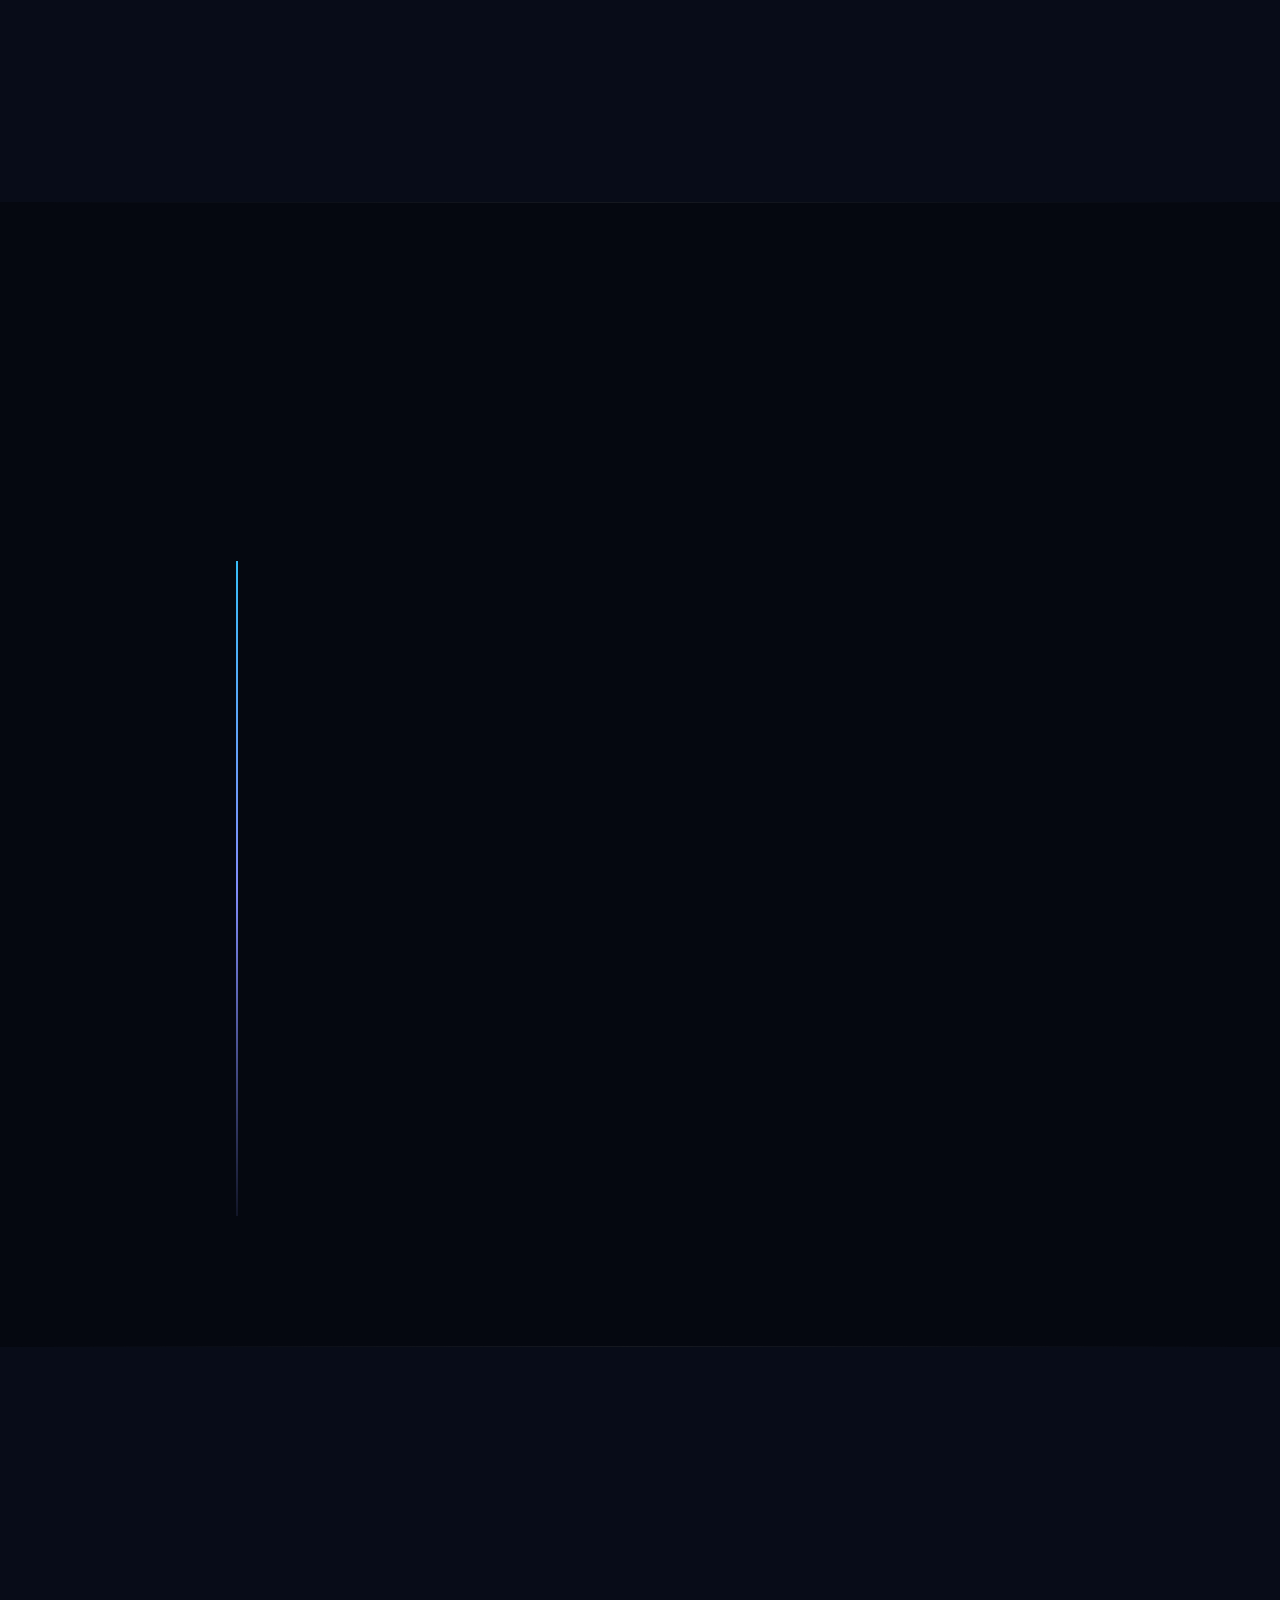
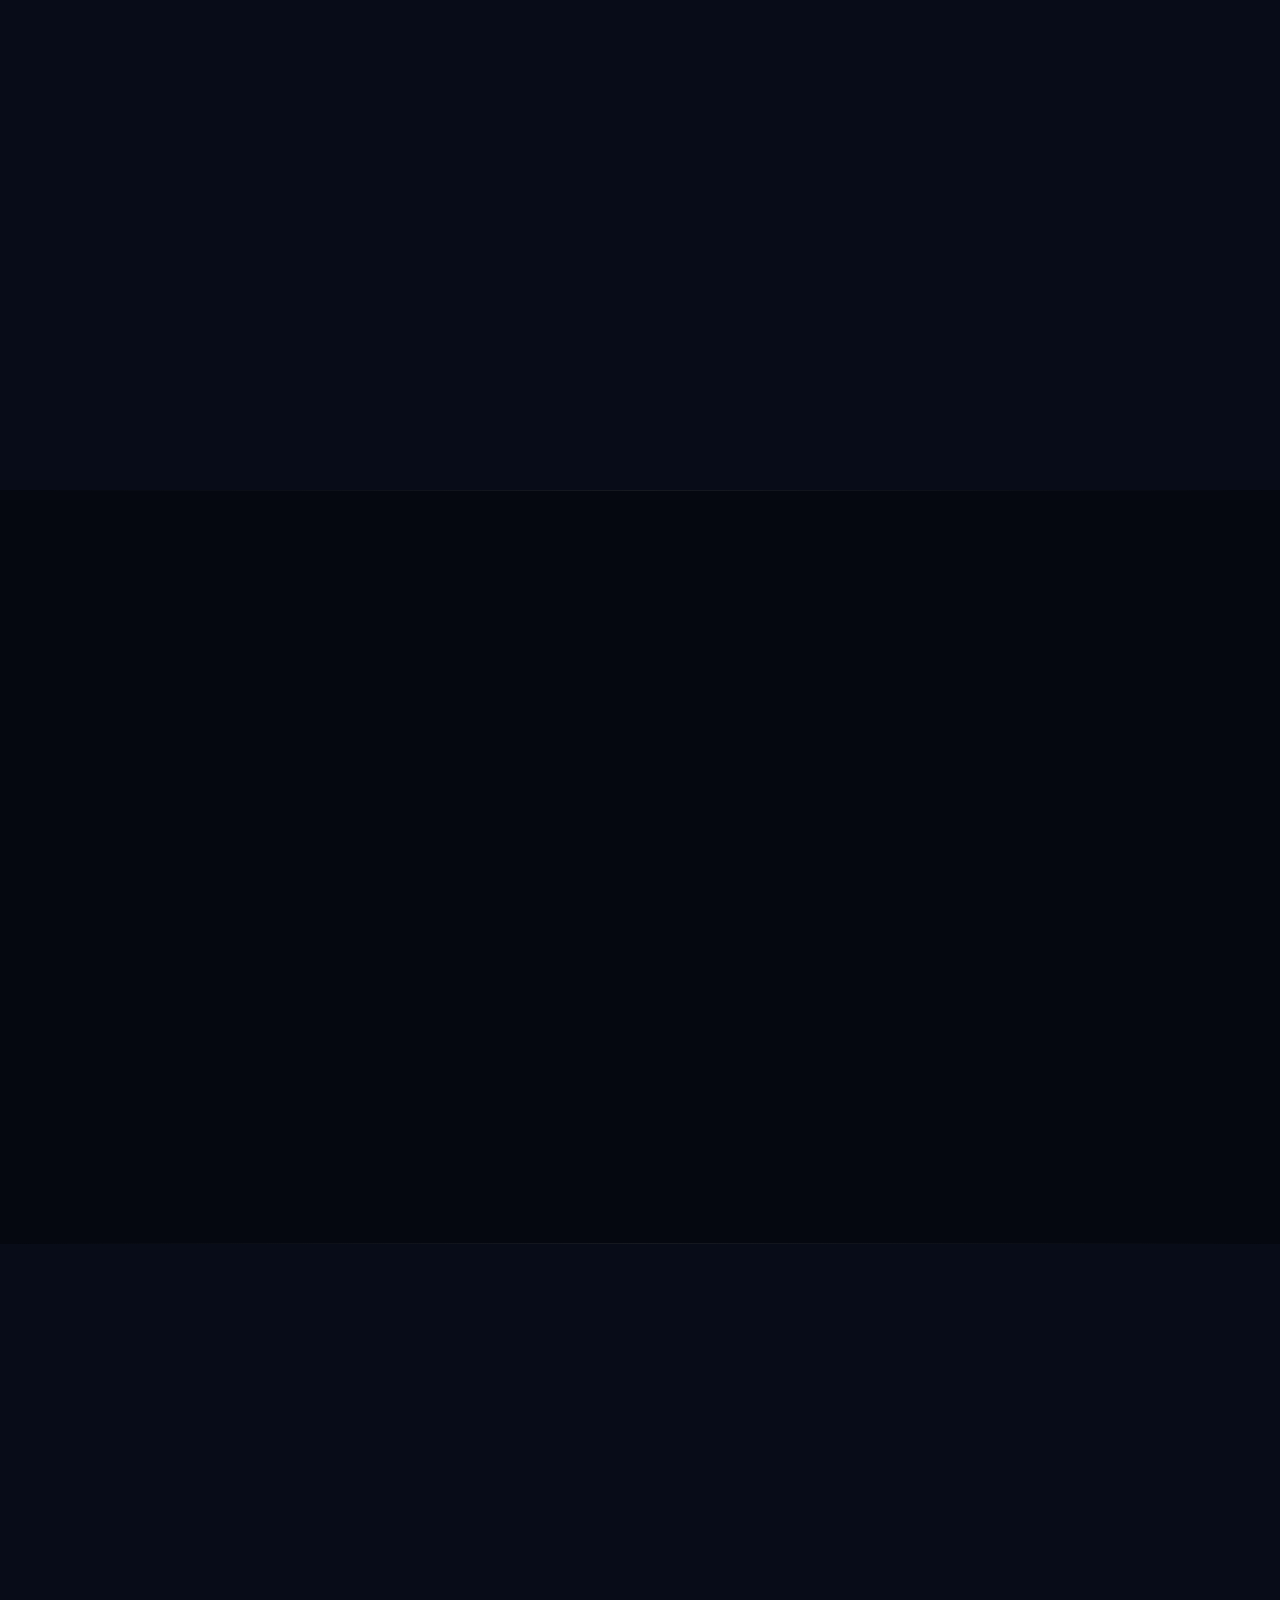
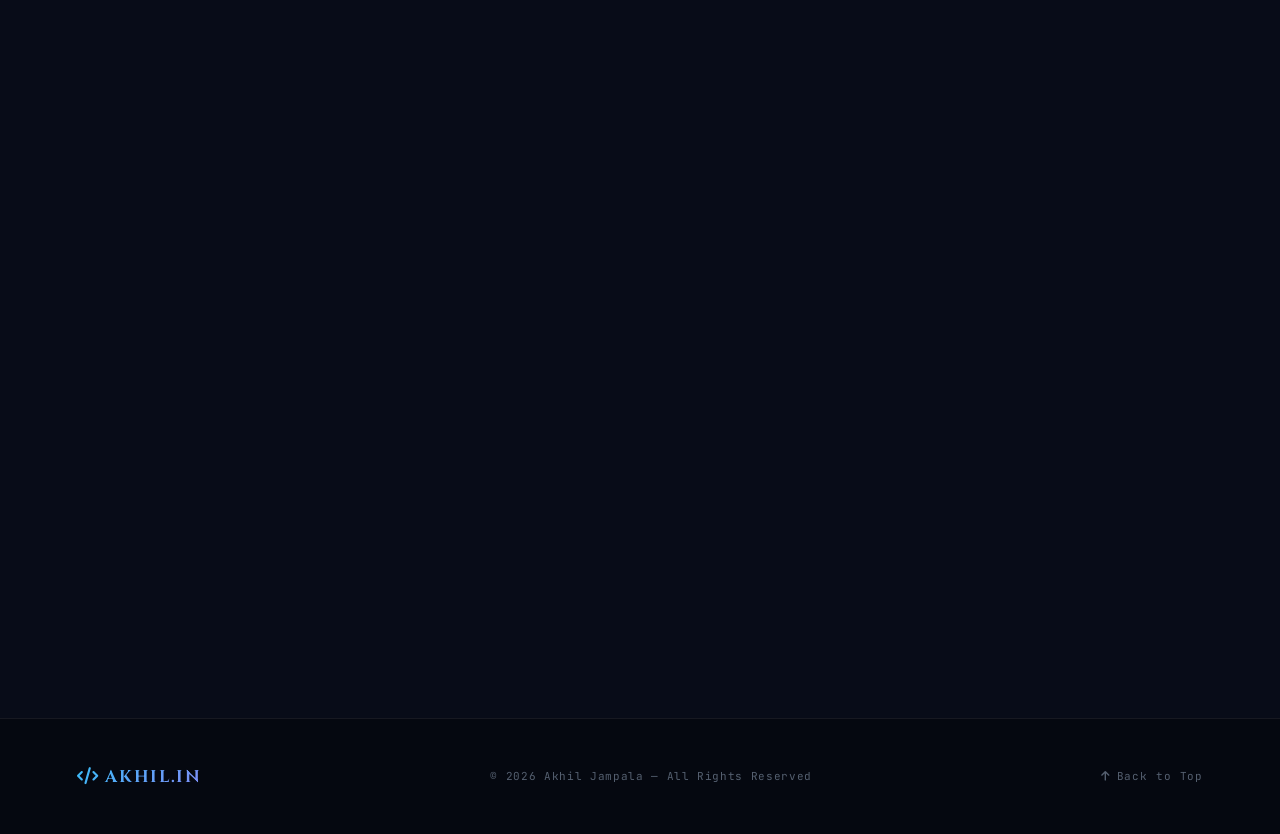
==== commit a34e5103: "updated sections for books" ====
--- a/index.html
+++ b/index.html
@@ -1601,64 +1601,79 @@
    <div class="section-divider"></div>
 
 <!-- ── BOOKS & NOTES ─────────────────────────────────────────────────── -->
+<!-- ── BOOKS & NOTES ─────────────────────────────────────────────────── -->
 <section id="books">
   <div class="section-inner">
     <div class="section-label gsap-reveal">// study materials</div>
     <h2 class="section-title gsap-reveal">Books &amp; <span class="accent">Notes</span></h2>
-    <p class="section-sub gsap-reveal">Handwritten &amp; digital notes, exam guides and reference material for Computer Science subjects — crafted from my own teaching and TG SET preparation.</p>
-
-    <div class="projects-grid">
-
-      <!-- Note 1 -->
+    <p class="section-sub gsap-reveal">Handwritten &amp; digital notes, exam guides and reference material for Computer Science — organized by category.</p>
+
+    <div class="projects-grid" style="grid-template-columns:repeat(auto-fill, minmax(270px, 1fr))">
+
+      <!-- Category 1: Tech Job Books -->
       <div class="project-card gsap-reveal">
         <div class="project-img">
-          <img src="https://images.unsplash.com/photo-1519389950473-47ba0277781c?w=600&q=80" loading="lazy" alt="Operating Systems Notes">
+          <img src="https://images.unsplash.com/photo-1519389950473-47ba0277781c?w=600&q=80" loading="lazy" alt="Tech Job Books">
           <div class="project-img-overlay"></div>
-          <div class="project-num" style="left:14px;right:auto;color:var(--gold);border-color:rgba(251,191,36,0.2)">BESTSELLER</div>
-          <div class="project-num">₹199</div>
+          <div class="project-num" style="left:14px;right:auto;color:var(--gold);border-color:rgba(251,191,36,0.2)">CAREER</div>
         </div>
         <div class="project-body">
-          <h3 class="project-title">Operating Systems — Complete Notes</h3>
-          <p class="project-desc">Concept-first notes covering process management, scheduling, memory management, deadlocks and file systems — with solved university-style long answers. PDF · 120 Pages</p>
-          <div class="project-tags"><span class="tag">OS</span><span class="tag">Exam Ready</span></div>
+          <h3 class="project-title">Tech Job Books</h3>
+          <p class="project-desc">Interview prep, DSA, system design and placement-focused guides to help you crack software engineering and IT job interviews.</p>
+          <div class="project-tags"><span class="tag">DSA</span><span class="tag">Interview Prep</span><span class="tag">System Design</span></div>
           <div class="project-links">
-            <a href="books.html" class="project-link primary"><i class="fa-solid fa-cart-shopping"></i> Buy Now</a>
+            <a href="tech-job-books.html" class="project-link primary"><i class="fa-solid fa-briefcase"></i> View Books</a>
           </div>
         </div>
       </div>
 
-      <!-- Note 2 -->
+      <!-- Category 2: Academic Books -->
       <div class="project-card gsap-reveal">
         <div class="project-img">
-          <img src="https://images.unsplash.com/photo-1518770660439-4636190af475?w=600&q=80" loading="lazy" alt="Computer Networks Notes">
+          <img src="https://images.unsplash.com/photo-1518770660439-4636190af475?w=600&q=80" loading="lazy" alt="Academic Books">
           <div class="project-img-overlay"></div>
-          <div class="project-num" style="left:14px;right:auto;color:var(--neon2);border-color:rgba(129,140,248,0.2)">UPDATED</div>
-          <div class="project-num">₹249</div>
+          <div class="project-num" style="left:14px;right:auto;color:var(--neon2);border-color:rgba(129,140,248,0.2)">SEMESTER</div>
         </div>
         <div class="project-body">
-          <h3 class="project-title">Computer Networks — Notes &amp; Diagrams</h3>
-          <p class="project-desc">OSI &amp; TCP/IP layers, routing algorithms, and network security explained with clean diagrams and previous-year question patterns. PDF · 95 Pages</p>
-          <div class="project-tags"><span class="tag">CN</span><span class="tag">Diagrams Included</span></div>
+          <h3 class="project-title">Academic Books</h3>
+          <p class="project-desc">Semester-wise notes for core CS subjects — Operating Systems, Computer Networks, DBMS, Theory of Computation, Compiler Design and more.</p>
+          <div class="project-tags"><span class="tag">Semester Notes</span><span class="tag">Core CS</span></div>
           <div class="project-links">
-            <a href="books.html" class="project-link primary"><i class="fa-solid fa-cart-shopping"></i> Buy Now</a>
+            <a href="academic-books.html" class="project-link primary"><i class="fa-solid fa-book"></i> View Books</a>
           </div>
         </div>
       </div>
 
-      <!-- Note 3 -->
+      <!-- Category 3: GATE + UGC NET Books (combined) -->
       <div class="project-card gsap-reveal">
         <div class="project-img">
-          <img src="https://images.unsplash.com/photo-1553877522-43269d4ea984?w=600&q=80" loading="lazy" alt="Theory of Computation Notes">
+          <img src="https://images.unsplash.com/photo-1553877522-43269d4ea984?w=600&q=80" loading="lazy" alt="GATE and UGC NET Books">
           <div class="project-img-overlay"></div>
-          <div class="project-num" style="left:14px;right:auto;color:var(--neon3);border-color:rgba(244,114,182,0.2)">NEW</div>
-          <div class="project-num">₹179</div>
+          <div class="project-num" style="left:14px;right:auto;color:var(--neon3);border-color:rgba(244,114,182,0.2)">GATE / NET</div>
         </div>
         <div class="project-body">
-          <h3 class="project-title">Theory of Computation — Quick Notes</h3>
-          <p class="project-desc">Automata, grammars, Turing machines and decidability broken down with step-by-step derivations and practice problems. PDF · 70 Pages</p>
-          <div class="project-tags"><span class="tag">TOC</span><span class="tag">Solved Problems</span></div>
+          <h3 class="project-title">GATE &amp; UGC NET Books</h3>
+          <p class="project-desc">Topic-wise GATE and UGC NET Computer Science preparation material with previous-year questions, formula sheets and mock test strategy.</p>
+          <div class="project-tags"><span class="tag">GATE CS</span><span class="tag">UGC NET</span><span class="tag">PYQs</span></div>
           <div class="project-links">
-            <a href="books.html" class="project-link primary"><i class="fa-solid fa-cart-shopping"></i> Buy Now</a>
+            <a href="gate-ugc-net-books.html" class="project-link primary"><i class="fa-solid fa-graduation-cap"></i> View Books</a>
+          </div>
+        </div>
+      </div>
+
+      <!-- Category 4: CPGET Books -->
+      <div class="project-card gsap-reveal">
+        <div class="project-img">
+          <img src="https://images.unsplash.com/photo-1504639725590-34d0984388bd?w=600&q=80" loading="lazy" alt="CPGET Computer Science Books">
+          <div class="project-img-overlay"></div>
+          <div class="project-num">CPGET</div>
+        </div>
+        <div class="project-body">
+          <h3 class="project-title">CPGET (Computer Science) Books</h3>
+          <p class="project-desc">Focused preparation material for CPGET / TG SET Computer Science — built from my own qualifying experience.</p>
+          <div class="project-tags"><span class="tag">CPGET</span><span class="tag">TG SET</span></div>
+          <div class="project-links">
+            <a href="cpget-books.html" class="project-link primary"><i class="fa-solid fa-award"></i> View Books</a>
           </div>
         </div>
       </div>
@@ -1667,7 +1682,7 @@
 
     <p class="section-sub gsap-reveal" style="margin-top:32px">
       <i class="fa-solid fa-circle-info" style="color:var(--neon);margin-right:8px"></i>
-      More books &amp; notes available on the full store page. Payments via UPI / PayPal — notes are delivered directly to your email.
+      Each category opens its own page with the full book list, previews and pricing. Payments via UPI / PayPal — notes delivered directly to your email.
     </p>
 
   </div>
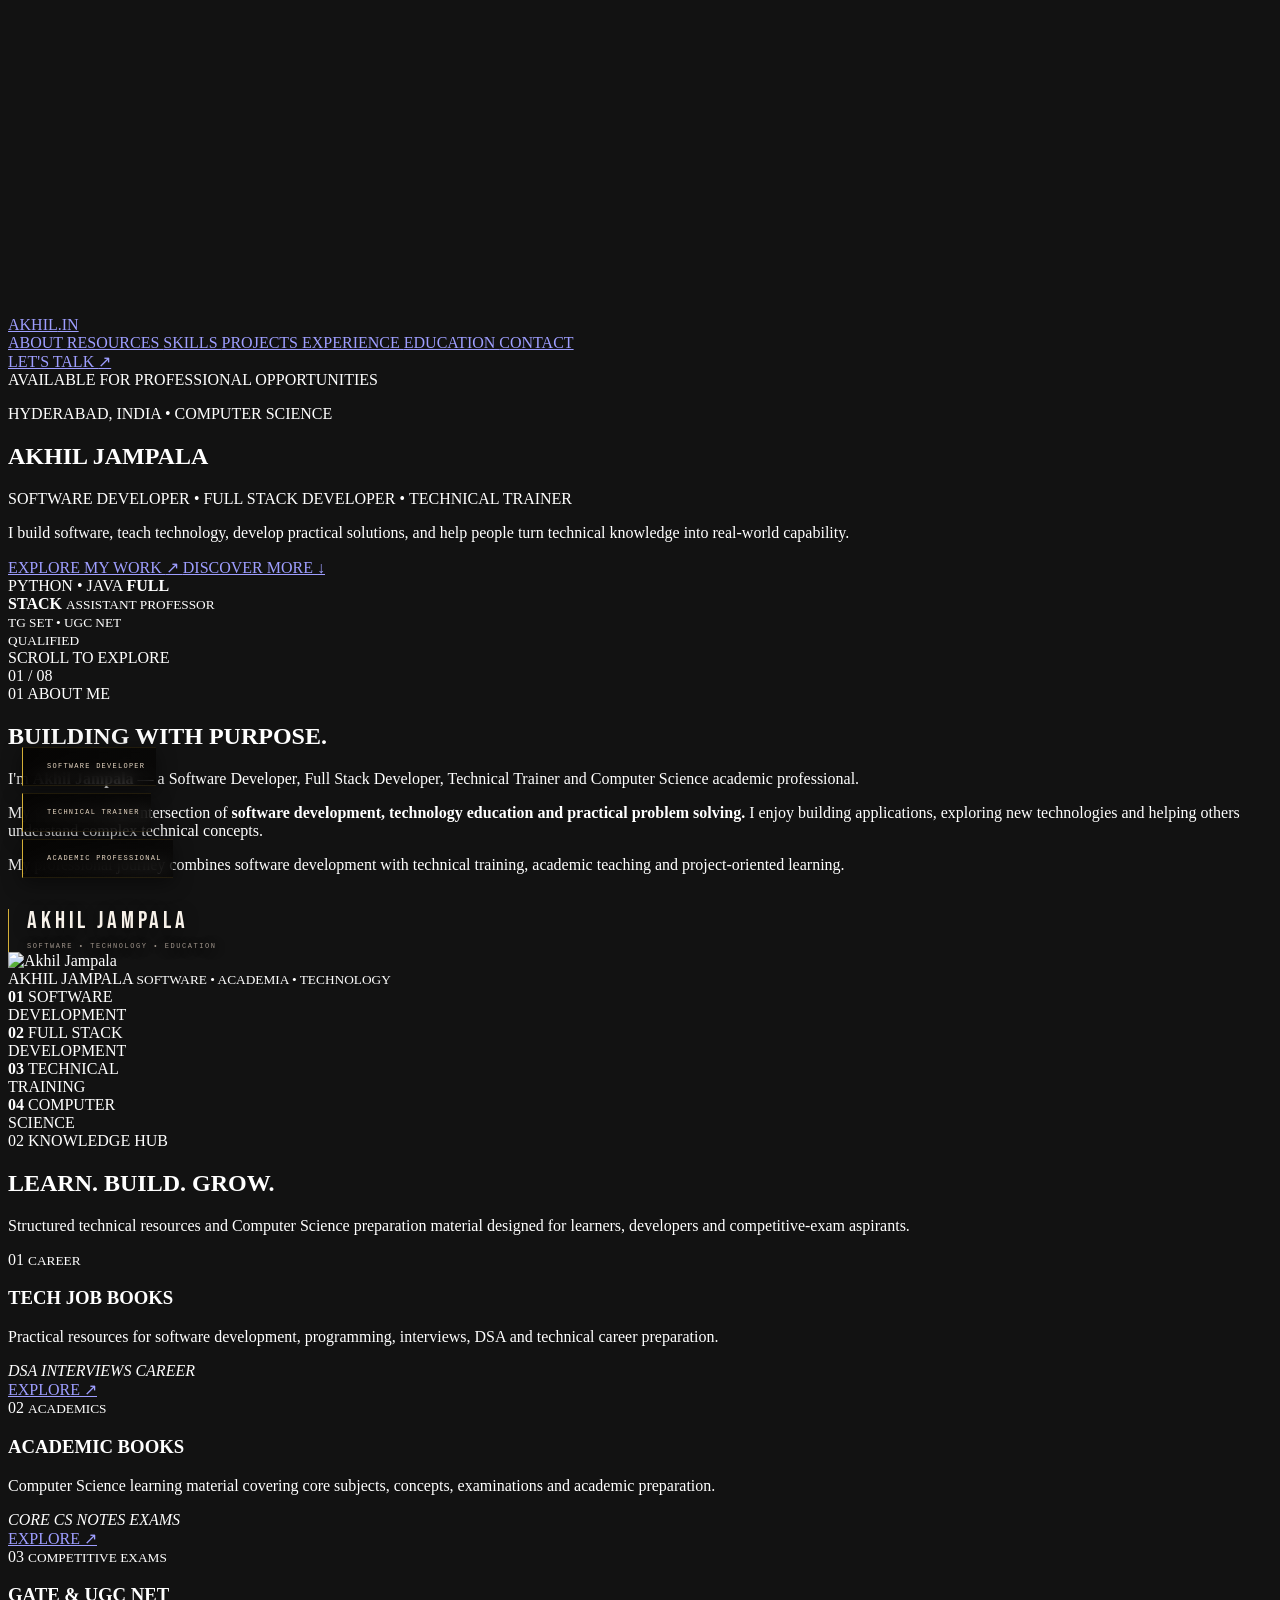
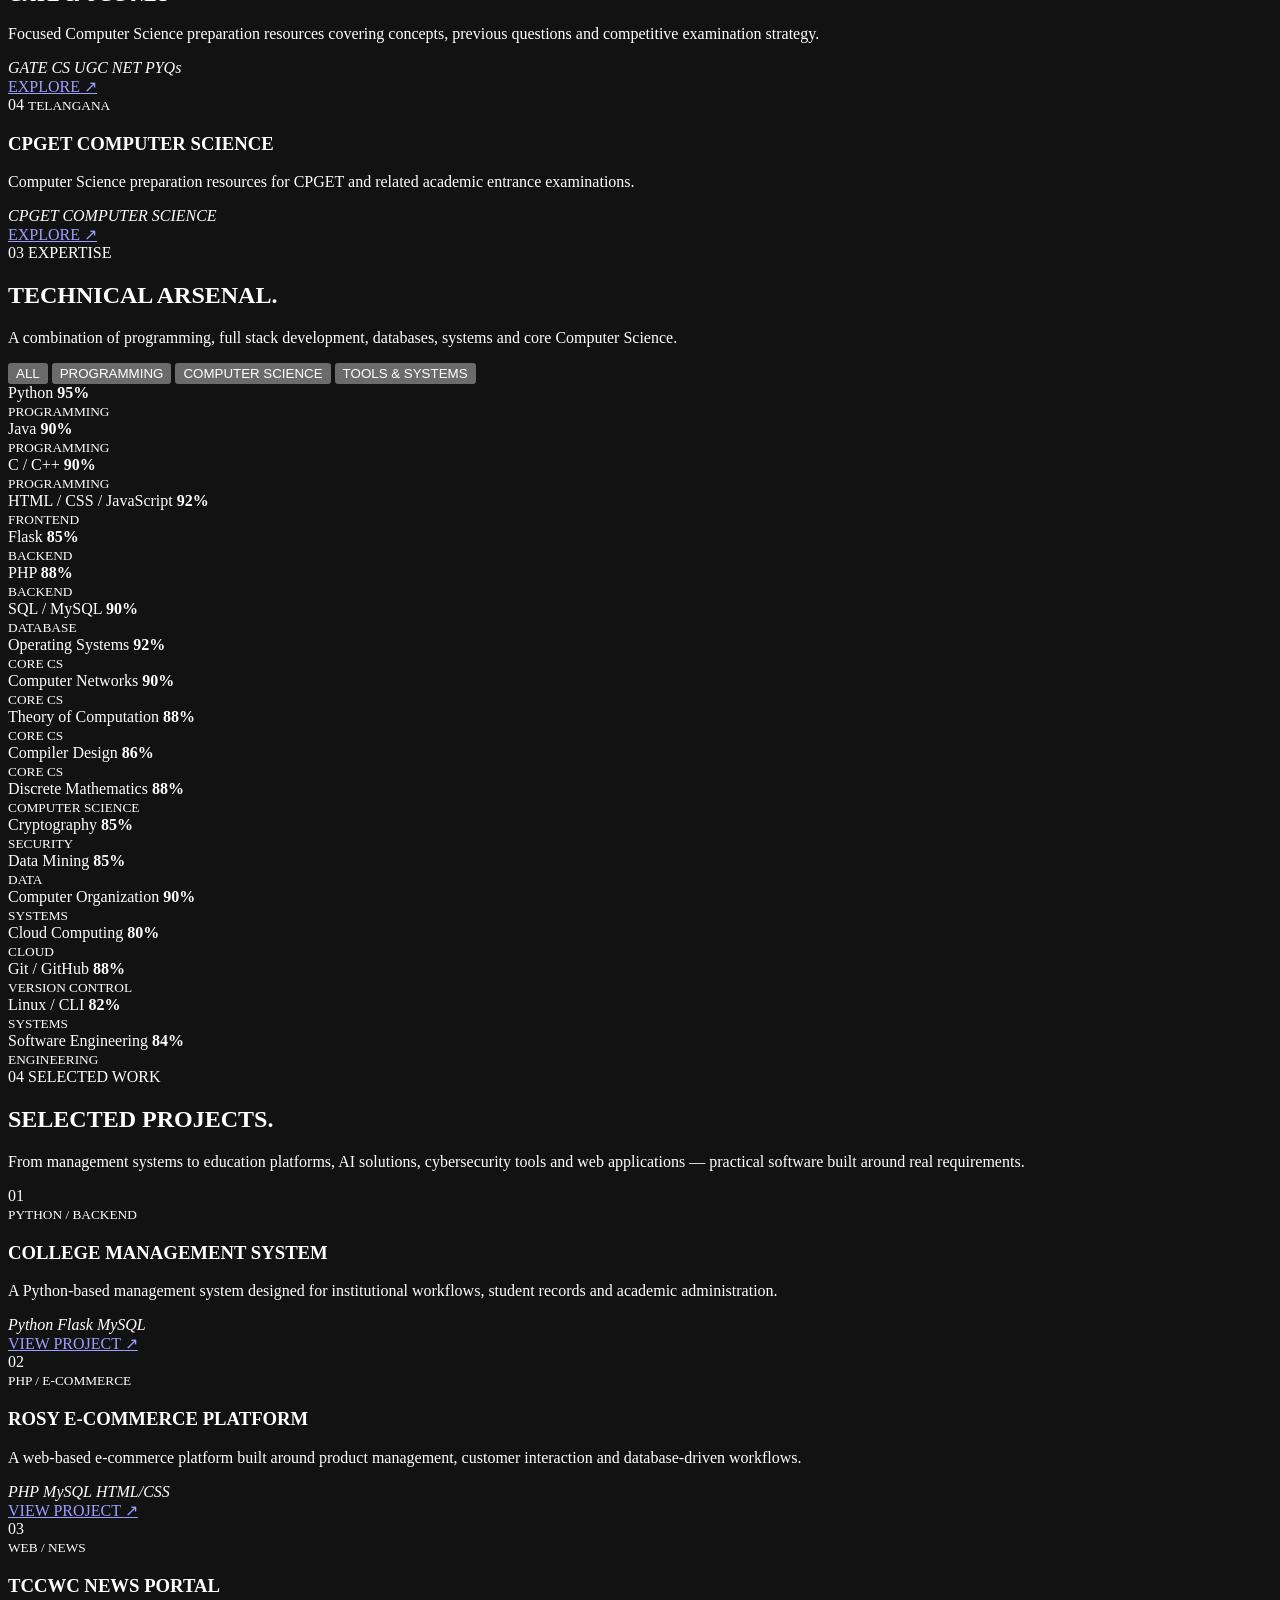
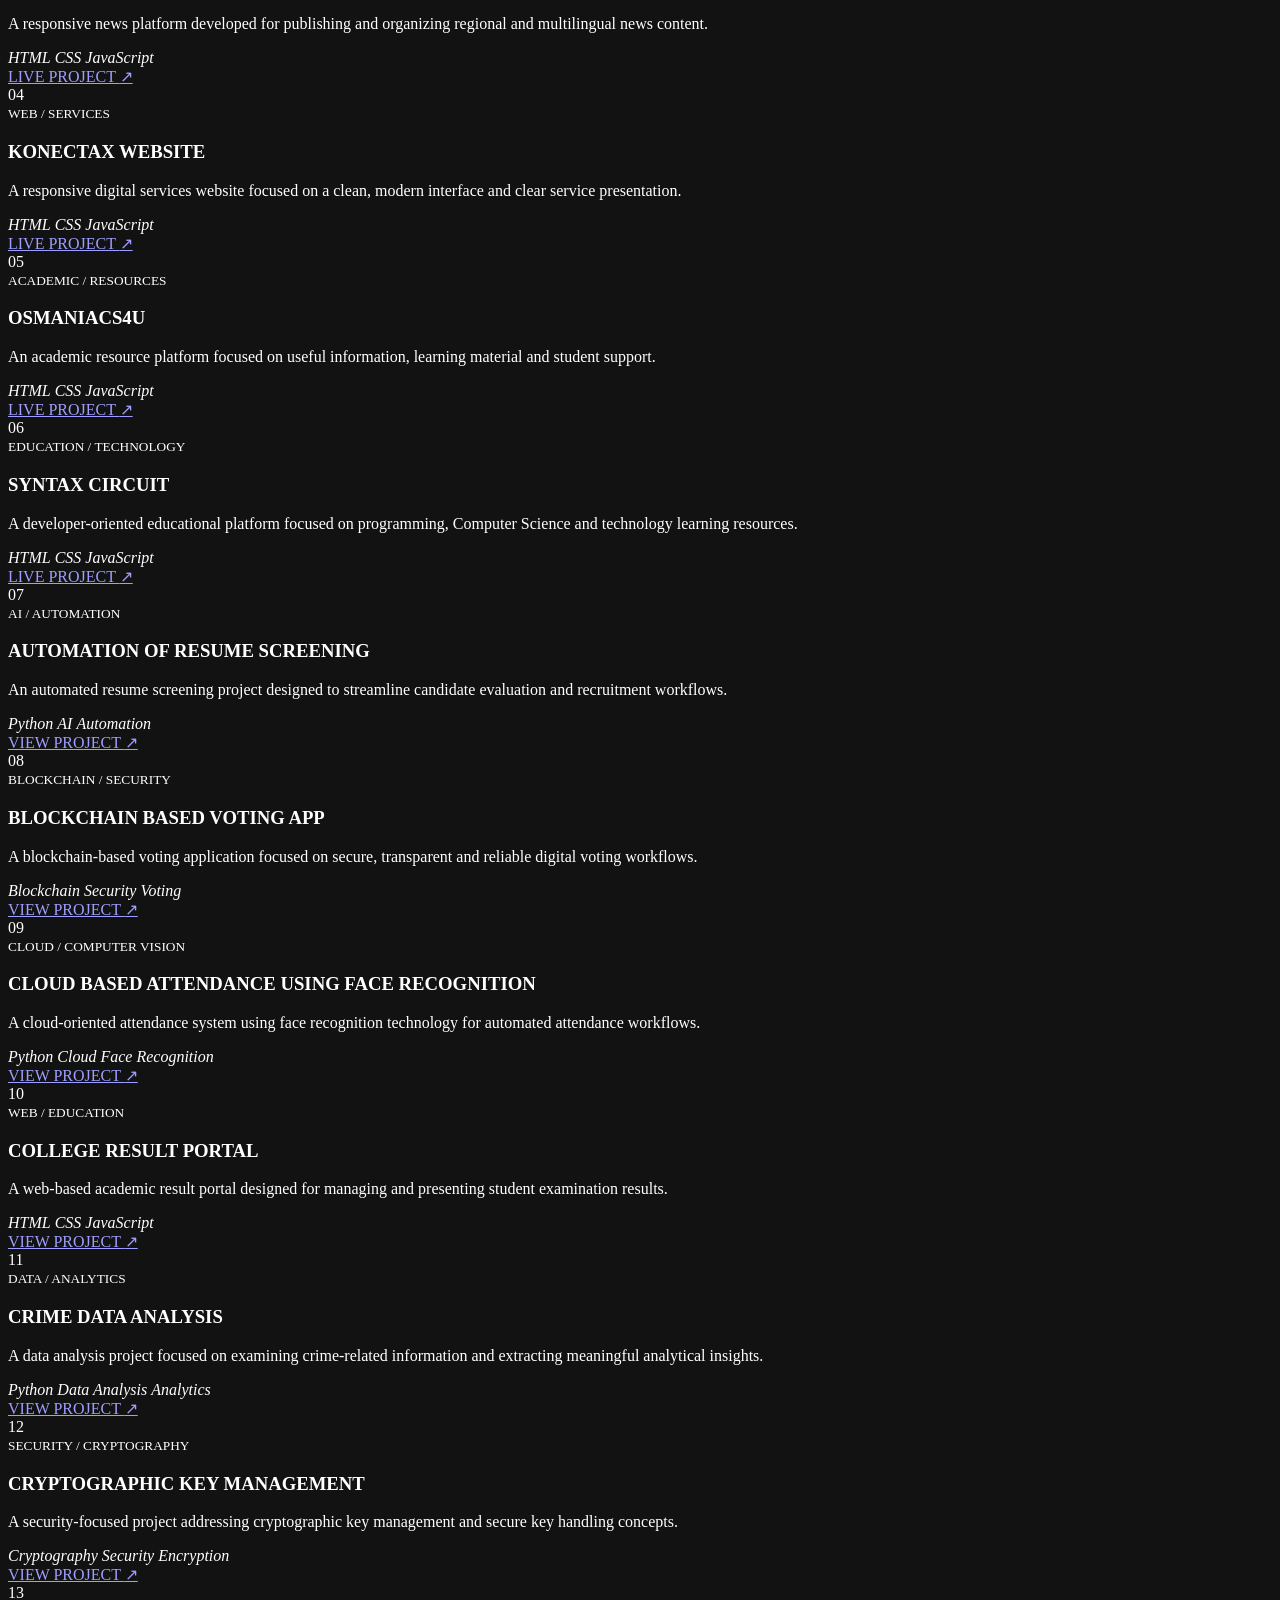
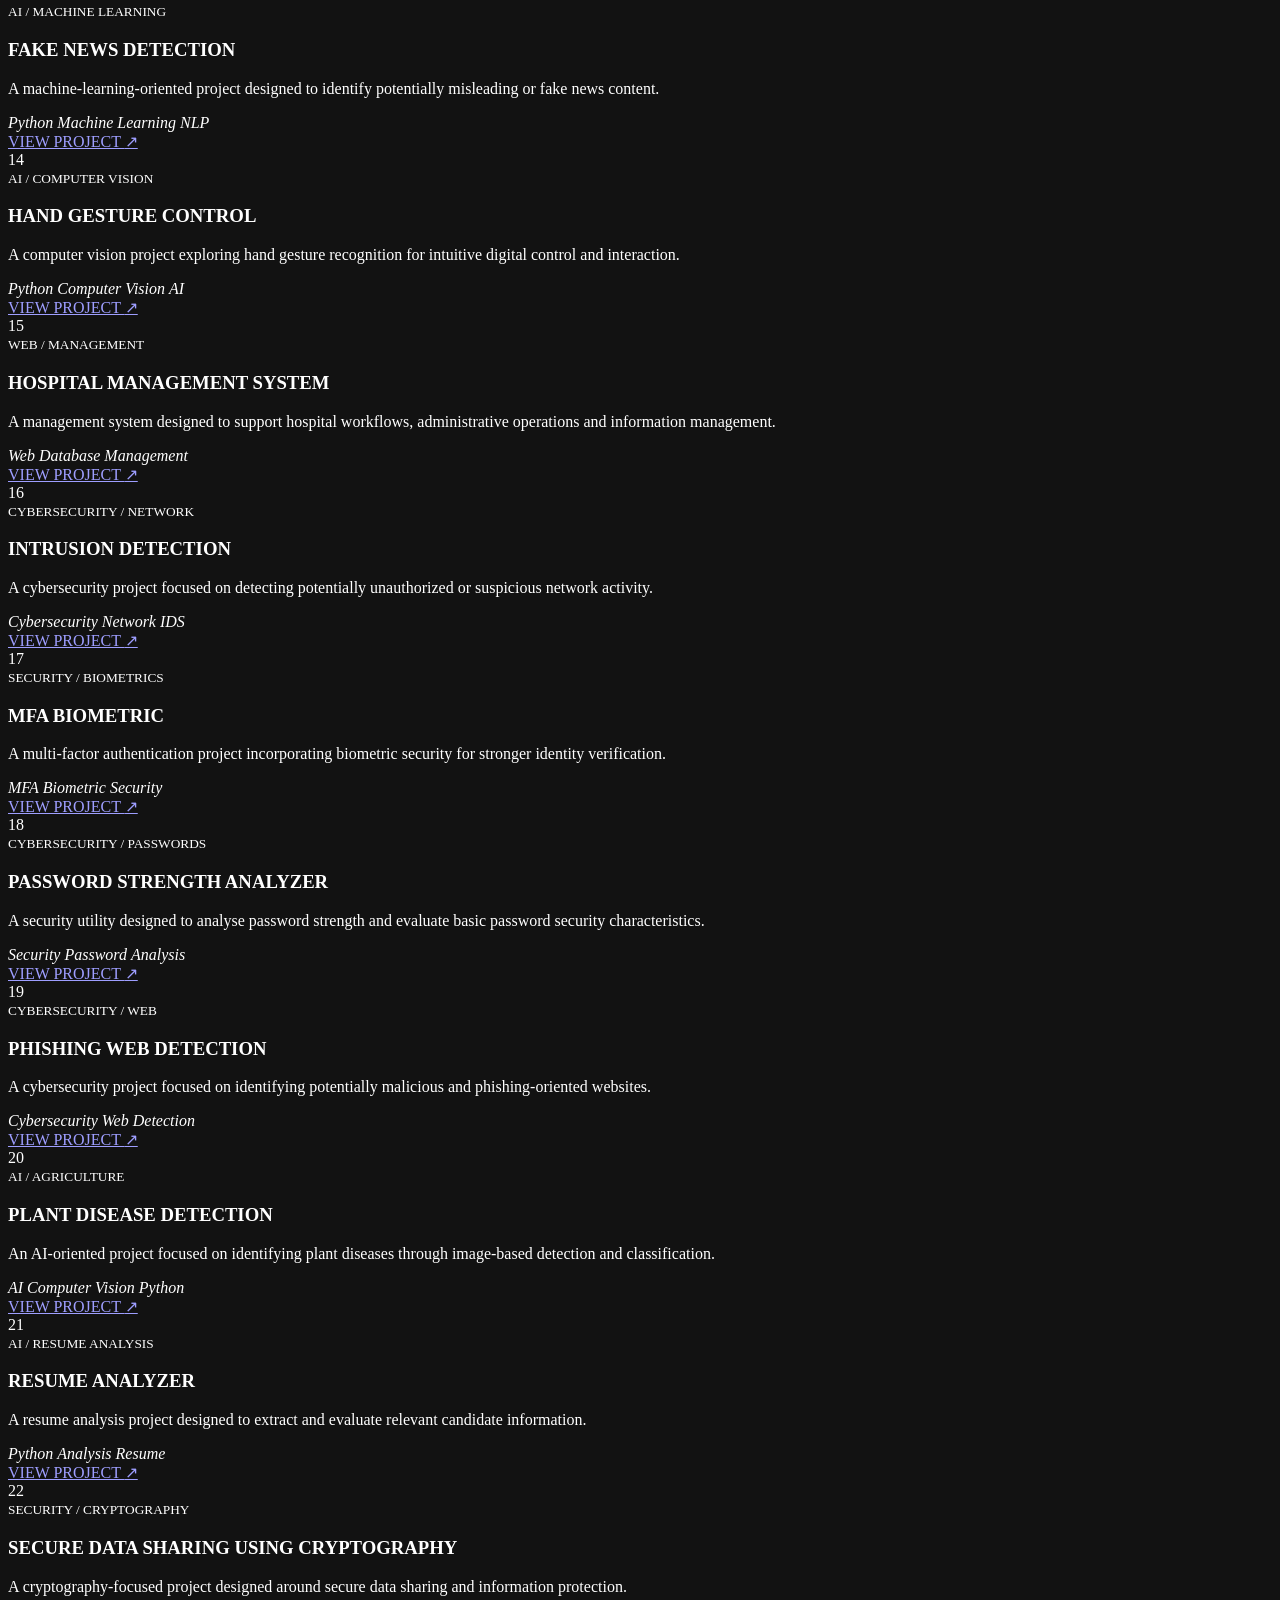
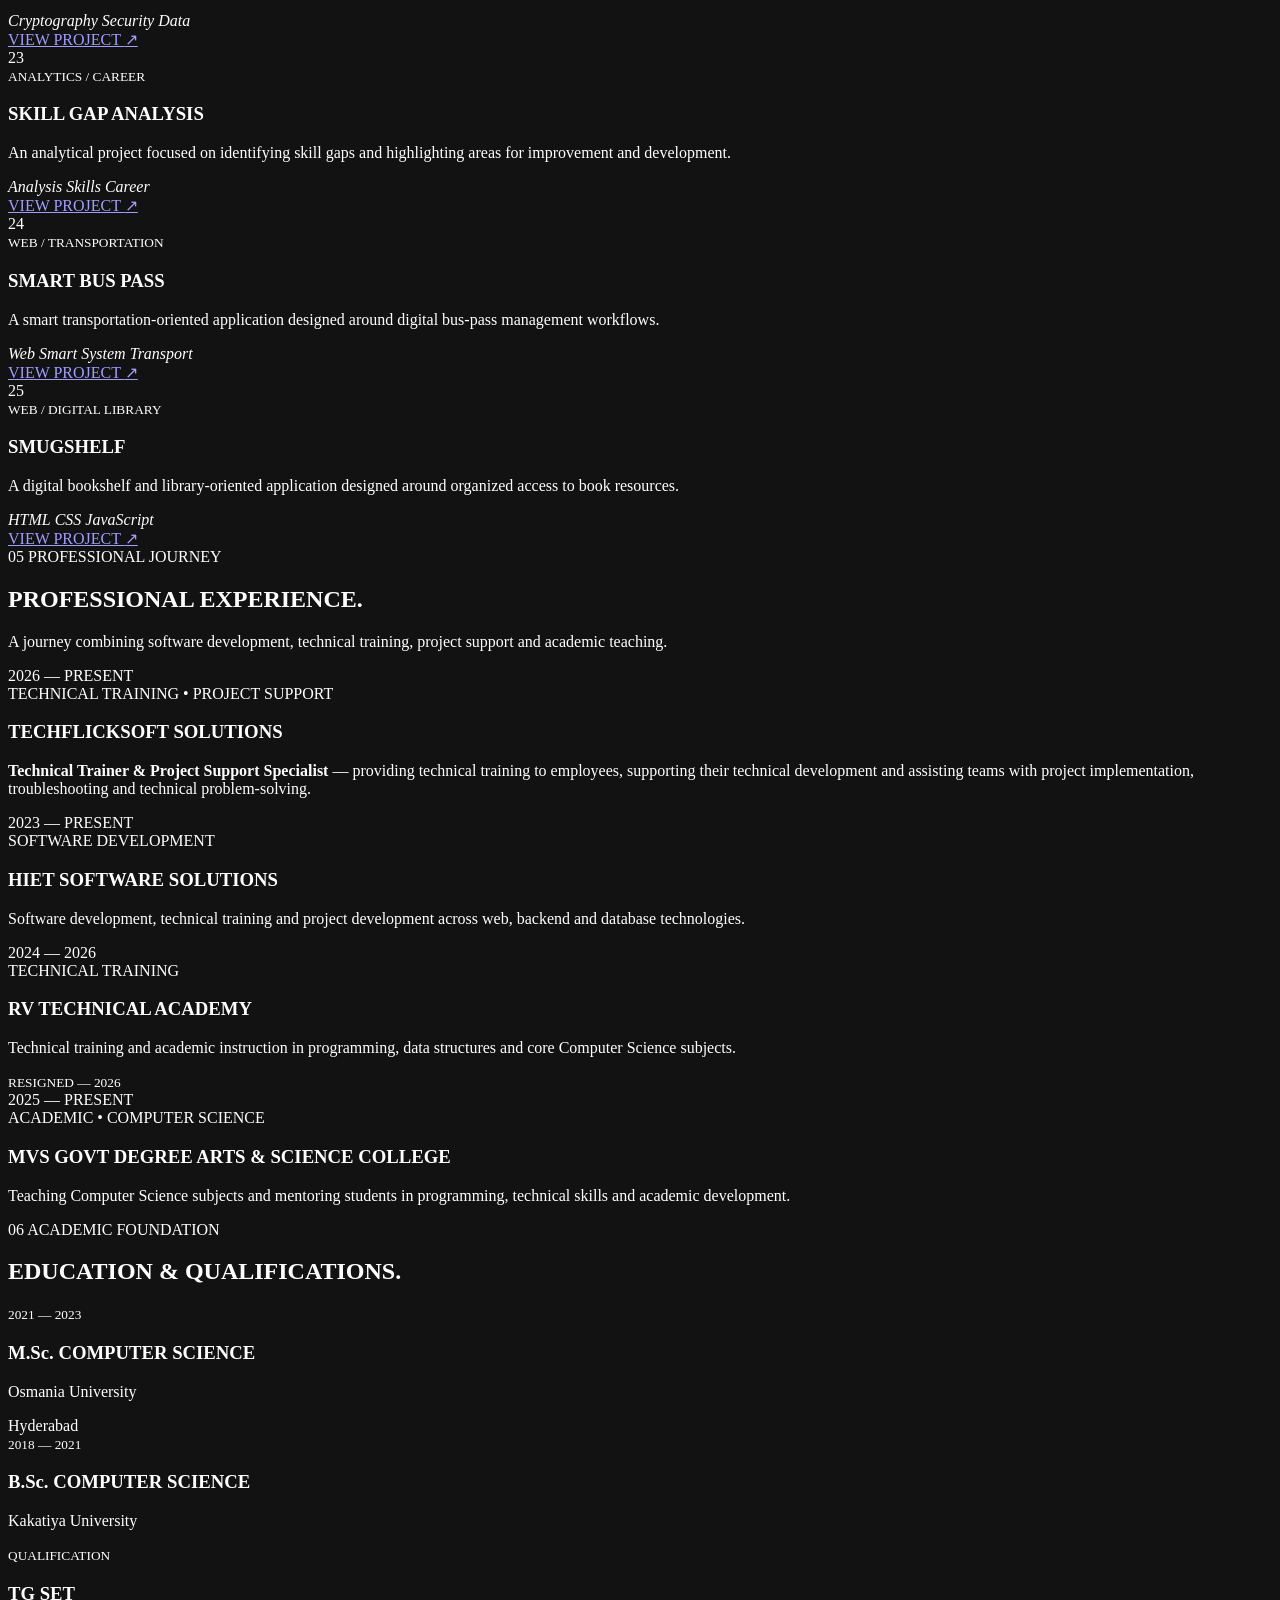
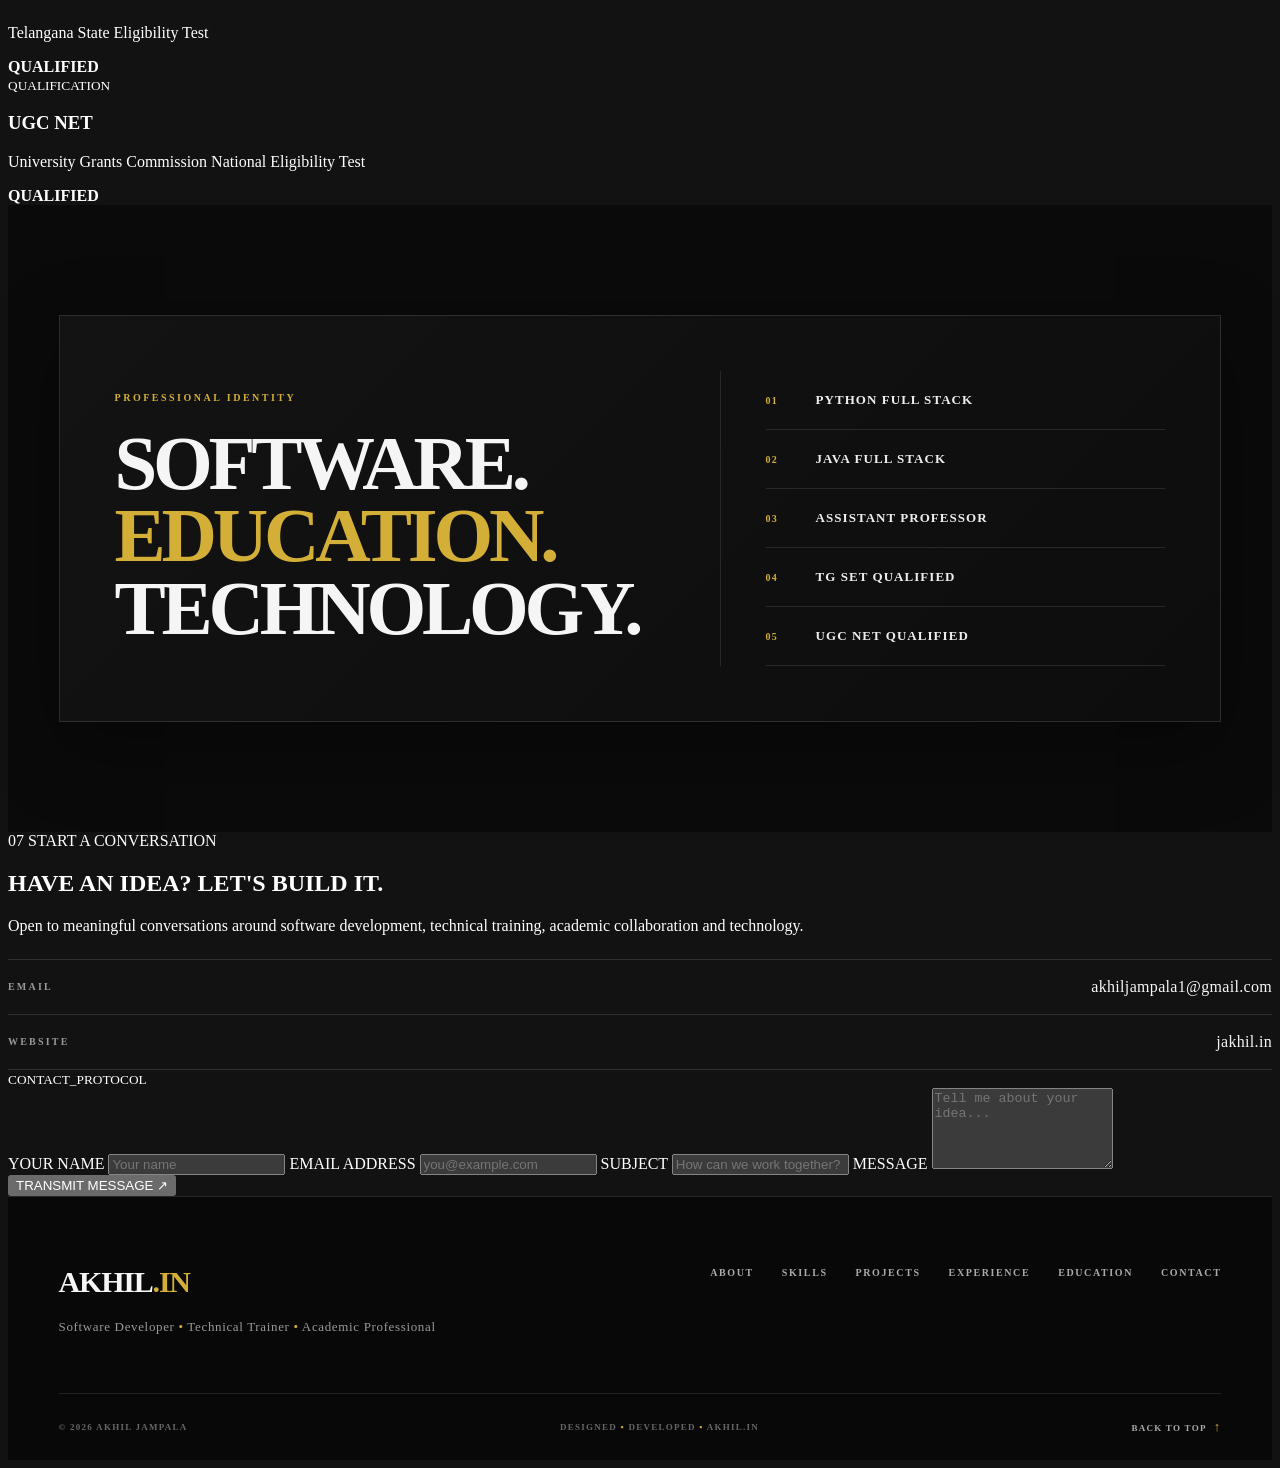
==== commit 5c0a8c08: "Change greeting from 'Hello World' to 'Goodbye World'" ====
--- a/index.html
+++ b/index.html
@@ -1,2492 +1,4103 @@
-
 <!DOCTYPE html>
 <html lang="en">
+
 <head>
-<meta charset="UTF-8">
-<meta name="viewport" content="width=device-width, initial-scale=1.0">
-<title>Akhil Jampala — Portfolio</title>
-<link rel="preconnect" href="https://fonts.googleapis.com">
-<link href="https://fonts.googleapis.com/css2?family=Cinzel:wght@400;600;700;900&family=DM+Sans:ital,opsz,wght@0,9..40,300;0,9..40,400;0,9..40,500;0,9..40,600;1,9..40,400&family=JetBrains+Mono:wght@300;400;500;600&display=swap" rel="stylesheet">
-<link rel="stylesheet" href="https://cdnjs.cloudflare.com/ajax/libs/font-awesome/6.5.0/css/all.min.css">
-<script src="https://cdnjs.cloudflare.com/ajax/libs/three.js/r128/three.min.js"></script>
-<script src="https://cdnjs.cloudflare.com/ajax/libs/gsap/3.12.2/gsap.min.js"></script>
-<script src="https://cdnjs.cloudflare.com/ajax/libs/gsap/3.12.2/ScrollTrigger.min.js"></script>
-
-<style>
-/* ============================================================
-   CSS VARIABLES & RESET
-   ============================================================ */
-:root {
-  --bg:       #050810;
-  --bg2:      #080c18;
-  --bg3:      #0b1020;
-  --surface:  rgba(255,255,255,0.03);
-  --surface2: rgba(255,255,255,0.06);
-  --border:   rgba(255,255,255,0.07);
-  --border-glow: rgba(56,189,248,0.25);
-
-  --neon:  #38bdf8;
-  --neon2: #818cf8;
-  --neon3: #f472b6;
-  --neon4: #fb923c;
-  --gold:  #fbbf24;
-
-  --text:      #f0f4ff;
-  --text-dim:  #8b9ab5;
-  --text-muted:#556070;
-
-  --font-display: 'Cinzel', serif;
-  --font-body:    'DM Sans', sans-serif;
-  --font-mono:    'JetBrains Mono', monospace;
-
-  --radius: 16px;
-  --transition: 0.4s cubic-bezier(0.23, 1, 0.32, 1);
-
-  --neon-glow:  0 0 40px rgba(56,189,248,0.3), 0 0 80px rgba(56,189,248,0.1);
-  --neon2-glow: 0 0 40px rgba(129,140,248,0.3);
-  --gold-glow:  0 0 30px rgba(251,191,36,0.4);
-}
-
-*, *::before, *::after { margin: 0; padding: 0; box-sizing: border-box; }
-html { scroll-behavior: smooth; font-size: 16px; }
-
-body {
-  background: var(--bg);
-  color: var(--text);
-  font-family: var(--font-body);
-  overflow-x: hidden;
-  cursor: none;
-  line-height: 1.6;
-}
-
-::selection { background: rgba(56,189,248,0.2); color: var(--neon); }
-
-/* ============================================================
-   CUSTOM CURSOR
-   ============================================================ */
-#cursor {
-  position: fixed;
-  width: 10px; height: 10px;
-  border-radius: 50%;
-  background: var(--neon);
-  pointer-events: none;
-  z-index: 99999;
-  transform: translate(-50%, -50%);
-  transition: width 0.2s, height 0.2s, background 0.2s, opacity 0.2s;
-  mix-blend-mode: screen;
-  box-shadow: 0 0 10px var(--neon), 0 0 20px rgba(56,189,248,0.5);
-}
-#cursor-ring {
-  position: fixed;
-  width: 38px; height: 38px;
-  border: 1px solid rgba(56,189,248,0.5);
-  border-radius: 50%;
-  pointer-events: none;
-  z-index: 99998;
-  transform: translate(-50%, -50%);
-  transition: width 0.3s, height 0.3s, border-color 0.3s;
-}
-#cursor.hover { width: 22px; height: 22px; background: var(--neon3); }
-#cursor-ring.hover { width: 64px; height: 64px; border-color: rgba(244,114,182,0.4); }
-
-/* ============================================================
-   SCROLL PROGRESS
-   ============================================================ */
-#scroll-progress {
-  position: fixed;
-  top: 0; left: 0;
-  height: 2px;
-  width: 0%;
-  background: linear-gradient(90deg, var(--neon), var(--neon2), var(--neon3));
-  z-index: 10001;
-  box-shadow: 0 0 8px var(--neon);
-  transition: width 0.08s linear;
-}
-
-/* ============================================================
-   THREE.JS CANVAS
-   ============================================================ */
-#three-canvas {
-  position: fixed;
-  inset: 0;
-  z-index: 0;
-  pointer-events: none;
-  opacity: 0.85;
-}
-
-/* ============================================================
-   BACKGROUND AMBIENT
-   ============================================================ */
-.bg-ambient {
-  position: fixed;
-  inset: 0;
-  z-index: 0;
-  pointer-events: none;
-  overflow: hidden;
-}
-.bg-orb {
-  position: absolute;
-  border-radius: 50%;
-  filter: blur(120px);
-  opacity: 0.12;
-  animation: drift 18s ease-in-out infinite;
-}
-.bg-orb-1 { width: 600px; height: 600px; background: var(--neon);  top: -150px; right: -100px; animation-delay: 0s; }
-.bg-orb-2 { width: 500px; height: 500px; background: var(--neon2); bottom: 10%;  left: -100px; animation-delay: 6s; }
-.bg-orb-3 { width: 400px; height: 400px; background: var(--neon4); top: 40%; right: 20%; animation-delay: 12s; opacity: 0.07; }
-
-@keyframes drift {
-  0%,100% { transform: translate(0,0) scale(1); }
-  33%      { transform: translate(30px, -40px) scale(1.08); }
-  66%      { transform: translate(-20px, 30px) scale(0.95); }
-}
-
-/* Noise grain */
-body::before {
-  content: '';
-  position: fixed;
-  inset: 0;
-  z-index: 9997;
-  pointer-events: none;
-  background-image: url("data:image/svg+xml,%3Csvg viewBox='0 0 200 200' xmlns='http://www.w3.org/2000/svg'%3E%3Cfilter id='n'%3E%3CfeTurbulence type='fractalNoise' baseFrequency='0.85' numOctaves='4' stitchTiles='stitch'/%3E%3C/filter%3E%3Crect width='100%25' height='100%25' filter='url(%23n)' opacity='1'/%3E%3C/svg%3E");
-  opacity: 0.03;
-}
-
-/* Scanlines */
-body::after {
-  content: '';
-  position: fixed;
-  inset: 0;
-  z-index: 9996;
-  pointer-events: none;
-  background: repeating-linear-gradient(
-    0deg,
-    transparent,
-    transparent 2px,
-    rgba(0,0,0,0.03) 2px,
-    rgba(0,0,0,0.03) 4px
-  );
-}
-
-/* ============================================================
-   NAVBAR
-   ============================================================ */
-#navbar {
-  position: fixed;
-  top: 0; left: 0; right: 0;
-  z-index: 1000;
-  padding: 22px 6%;
-  display: flex;
-  align-items: center;
-  justify-content: space-between;
-  transition: padding 0.3s ease, background 0.3s, backdrop-filter 0.3s;
-}
-#navbar.scrolled {
-  padding: 14px 6%;
-  background: rgba(5,8,16,0.85);
-  backdrop-filter: blur(24px);
-  -webkit-backdrop-filter: blur(24px);
-  border-bottom: 1px solid var(--border);
-}
-
-.logo {
-  font-family: var(--font-display);
-  font-size: 18px;
-  font-weight: 700;
-  letter-spacing: 0.1em;
-  color: var(--text);
-  text-decoration: none;
-  display: flex;
-  align-items: center;
-  gap: 8px;
-}
-.logo .logo-bracket { color: var(--neon); }
-.logo .logo-dot { color: var(--neon3); }
-
-nav ul {
-  display: flex;
-  list-style: none;
-  gap: 2px;
-  align-items: center;
-}
-nav ul li a {
-  font-family: var(--font-mono);
-  font-size: 11px;
-  color: var(--text-dim);
-  text-decoration: none;
-  padding: 8px 16px;
-  border-radius: 8px;
-  letter-spacing: 0.06em;
-  transition: var(--transition);
-  position: relative;
-}
-nav ul li a:hover { color: var(--neon); }
-nav ul li a.nav-active { color: var(--neon); }
-
-.nav-contact-btn {
-  padding: 8px 18px !important;
-  border: 1px solid rgba(56,189,248,0.3) !important;
-  border-radius: 8px !important;
-  color: var(--neon) !important;
-  background: rgba(56,189,248,0.05) !important;
-  transition: var(--transition) !important;
-}
-.nav-contact-btn:hover {
-  background: rgba(56,189,248,0.12) !important;
-  box-shadow: 0 0 20px rgba(56,189,248,0.15) !important;
-}
-
-.hamburger {
-  display: none;
-  flex-direction: column;
-  gap: 5px;
-  cursor: pointer;
-  padding: 4px;
-}
-.hamburger span {
-  width: 22px; height: 1.5px;
-  background: var(--neon);
-  border-radius: 2px;
-  transition: 0.3s;
-  display: block;
-}
-.hamburger.open span:nth-child(1) { transform: rotate(45deg) translate(4.5px, 4.5px); }
-.hamburger.open span:nth-child(2) { opacity: 0; }
-.hamburger.open span:nth-child(3) { transform: rotate(-45deg) translate(4.5px, -4.5px); }
-
-/* ============================================================
-   HERO SECTION
-   ============================================================ */
-#hero {
-  min-height: 100vh;
-  display: flex;
-  align-items: center;
-  padding: 0 6%;
-  padding-top: 80px;
-  position: relative;
-  z-index: 1;
-  overflow: hidden;
-}
-
-.hero-grid {
-  display: grid;
-  grid-template-columns: 1.1fr 0.9fr;
-  gap: 80px;
-  align-items: center;
-  width: 100%;
-  max-width: 1280px;
-  margin: auto;
-}
-
-.hero-eyebrow {
-  font-family: var(--font-mono);
-  font-size: 11px;
-  color: var(--neon);
-  letter-spacing: 0.22em;
-  text-transform: uppercase;
-  margin-bottom: 24px;
-  display: flex;
-  align-items: center;
-  gap: 12px;
-  opacity: 0;
-}
-.hero-eyebrow .status-dot {
-  width: 7px; height: 7px;
-  border-radius: 50%;
-  background: #22c55e;
-  box-shadow: 0 0 8px #22c55e;
-  animation: pulse-green 2s infinite;
-}
-@keyframes pulse-green {
-  0%,100% { box-shadow: 0 0 4px #22c55e; opacity: 1; }
-  50%      { box-shadow: 0 0 12px #22c55e, 0 0 20px rgba(34,197,94,0.4); opacity: 0.8; }
-}
-
-.hero-name-line {
-  font-family: var(--font-display);
-  font-size: clamp(14px, 1.6vw, 20px);
-  font-weight: 400;
-  letter-spacing: 0.28em;
-  color: var(--text-dim);
-  margin-bottom: 10px;
-  opacity: 0;
-}
-
-.hero-title {
-  font-family: var(--font-display);
-  font-size: clamp(52px, 7vw, 96px);
-  font-weight: 900;
-  line-height: 0.92;
-  letter-spacing: -1px;
-  margin-bottom: 28px;
-  color: var(--text);
-  overflow: hidden;
-}
-.hero-title .name-first { display: block; opacity: 0; transform: translateY(80px); }
-.hero-title .name-last  { display: block; opacity: 0; transform: translateY(80px); }
-.hero-title .name-last  {
-  background: linear-gradient(135deg, var(--neon) 0%, var(--neon2) 60%, var(--neon3) 100%);
-  -webkit-background-clip: text;
-  -webkit-text-fill-color: transparent;
-  background-clip: text;
-}
-
-.hero-role {
-  font-family: var(--font-mono);
-  font-size: 14px;
-  color: var(--neon);
-  min-height: 22px;
-  margin-bottom: 20px;
-  opacity: 0;
-  display: flex;
-  align-items: center;
-  gap: 6px;
-}
-.hero-role::before { content: '>'; color: var(--neon2); }
-#typing-text::after {
-  content: '█';
-  animation: blink 0.8s step-end infinite;
-  opacity: 0.8;
-  font-size: 12px;
-}
-@keyframes blink { 0%,100%{opacity:0.8}50%{opacity:0} }
-
-.hero-desc {
-  font-size: 15px;
-  color: var(--text-dim);
-  line-height: 1.78;
-  max-width: 500px;
-  margin-bottom: 44px;
-  opacity: 0;
-}
-
-.hero-ctas {
-  display: flex;
-  gap: 14px;
-  flex-wrap: wrap;
-  opacity: 0;
-}
-
-.btn-primary {
-  padding: 14px 30px;
-  background: linear-gradient(135deg, var(--neon), var(--neon2));
-  color: #050810;
-  border: none;
-  border-radius: 10px;
-  font-family: var(--font-mono);
-  font-size: 12px;
-  font-weight: 600;
-  letter-spacing: 0.08em;
-  cursor: pointer;
-  text-decoration: none;
-  display: inline-flex;
-  align-items: center;
-  gap: 9px;
-  transition: var(--transition);
-  position: relative;
-  overflow: hidden;
-}
-.btn-primary:hover {
-  transform: translateY(-3px);
-  box-shadow: var(--neon-glow);
-}
-
-.btn-ghost {
-  padding: 14px 30px;
-  background: transparent;
-  color: var(--text-dim);
-  border: 1px solid var(--border);
-  border-radius: 10px;
-  font-family: var(--font-mono);
-  font-size: 12px;
-  letter-spacing: 0.08em;
-  cursor: pointer;
-  text-decoration: none;
-  display: inline-flex;
-  align-items: center;
-  gap: 9px;
-  transition: var(--transition);
-}
-.btn-ghost:hover {
-  border-color: var(--neon);
-  color: var(--neon);
-  transform: translateY(-3px);
-  box-shadow: 0 0 20px rgba(56,189,248,0.1);
-}
-
-.hero-stats {
-  display: flex;
-  gap: 40px;
-  margin-top: 56px;
-  padding-top: 40px;
-  border-top: 1px solid var(--border);
-  opacity: 0;
-}
-.stat-num {
-  font-family: var(--font-display);
-  font-size: 32px;
-  font-weight: 700;
-  background: linear-gradient(135deg, var(--neon), var(--neon2));
-  -webkit-background-clip: text;
-  -webkit-text-fill-color: transparent;
-  background-clip: text;
-  line-height: 1;
-  letter-spacing: 0.05em;
-}
-.stat-label {
-  font-family: var(--font-mono);
-  font-size: 10px;
-  color: var(--text-muted);
-  letter-spacing: 0.1em;
-  margin-top: 5px;
-  text-transform: uppercase;
-}
-
-/* HERO VISUAL */
-.hero-visual {
-  display: flex;
-  justify-content: center;
-  align-items: center;
-  position: relative;
-  opacity: 0;
-}
-
-.hero-frame-outer {
-  position: relative;
-  width: 360px;
-  height: 440px;
-}
-
-/* Cinematic frame borders */
-.cinematic-frame {
-  position: absolute;
-  inset: 0;
-  border-radius: 200px 200px 180px 180px;
-  background: linear-gradient(145deg, rgba(56,189,248,0.15), rgba(129,140,248,0.08), rgba(244,114,182,0.06));
-  border: 1px solid rgba(56,189,248,0.15);
-  animation: frame-pulse 4s ease-in-out infinite;
-  z-index: 0;
-}
-@keyframes frame-pulse {
-  0%,100% { box-shadow: 0 0 0 0 rgba(56,189,248,0), inset 0 0 60px rgba(56,189,248,0.05); }
-  50%      { box-shadow: 0 0 60px rgba(56,189,248,0.1), inset 0 0 60px rgba(56,189,248,0.1); }
-}
-
-.hero-img-wrap {
-  position: absolute;
-  width: 300px; height: 370px;
-  bottom: 0; left: 50%;
-  transform: translateX(-50%);
-  border-radius: 200px 200px 160px 160px;
-  overflow: hidden;
-  z-index: 1;
-  border: 1.5px solid rgba(56,189,248,0.2);
-  box-shadow: 0 0 60px rgba(56,189,248,0.08), 0 40px 80px rgba(0,0,0,0.6);
-  animation: hero-float 5s ease-in-out infinite;
-}
-@keyframes hero-float {
-  0%,100% { transform: translateX(-50%) translateY(0); }
-  50%      { transform: translateX(-50%) translateY(-16px); }
-}
-.hero-img-wrap img {
-  width: 100%; height: 100%;
-  object-fit: cover;
-  object-position: top center;
-  filter: contrast(1.05) saturate(0.9) brightness(0.95);
-}
-.img-placeholder {
-  width: 100%; height: 100%;
-  background: linear-gradient(160deg, rgba(56,189,248,0.12), rgba(129,140,248,0.08));
-  display: flex; align-items: center; justify-content: center;
-  font-family: var(--font-display);
-  font-size: 80px;
-  color: var(--neon);
-  opacity: 0.6;
-}
-
-/* Rotating orbital rings */
-.orbital {
-  position: absolute;
-  top: 50%; left: 50%;
-  border: 1px solid rgba(56,189,248,0.1);
-  border-radius: 50%;
-  transform-style: preserve-3d;
-  pointer-events: none;
-  z-index: 0;
-}
-.orbital-1 {
-  width: 420px; height: 420px;
-  margin: -210px 0 0 -210px;
-  animation: spin1 20s linear infinite;
-  border-color: rgba(56,189,248,0.08);
-}
-.orbital-2 {
-  width: 500px; height: 320px;
-  margin: -160px 0 0 -250px;
-  animation: spin2 28s linear infinite reverse;
-  border-color: rgba(129,140,248,0.06);
-  border-radius: 50%;
-}
-@keyframes spin1 { to { transform: rotate(360deg); } }
-@keyframes spin2 { to { transform: rotate(360deg) rotateX(60deg); } }
-
-/* Floating info badges */
-.info-badge {
-  position: absolute;
-  background: rgba(8,12,24,0.85);
-  backdrop-filter: blur(16px);
-  border: 1px solid var(--border);
-  border-radius: 12px;
-  padding: 10px 16px;
-  font-family: var(--font-mono);
-  font-size: 11px;
-  color: var(--text);
-  white-space: nowrap;
-  display: flex;
-  align-items: center;
-  gap: 8px;
-  z-index: 2;
-  box-shadow: 0 8px 32px rgba(0,0,0,0.4);
-}
-.info-badge i { color: var(--neon); }
-.badge-1 { top: 12%; left: -20%; animation: badge-float 4s ease-in-out infinite 0s; }
-.badge-2 { bottom: 20%; right: -18%; animation: badge-float 4s ease-in-out infinite 1.5s; }
-.badge-3 { top: 54%; left: -22%; animation: badge-float 4s ease-in-out infinite 0.8s; }
-@keyframes badge-float {
-  0%,100% { transform: translateY(0); }
-  50%      { transform: translateY(-9px); }
-}
-
-/* Scroll indicator */
-.scroll-indicator {
-  position: absolute;
-  bottom: 36px;
-  left: 50%;
-  transform: translateX(-50%);
-  display: flex;
-  flex-direction: column;
-  align-items: center;
-  gap: 8px;
-  cursor: pointer;
-  z-index: 2;
-  opacity: 0;
-  animation: fade-in-up 1s ease 2.5s forwards;
-}
-@keyframes fade-in-up {
-  to { opacity: 0.5; transform: translateX(-50%) translateY(0); }
-  from { opacity: 0; transform: translateX(-50%) translateY(10px); }
-}
-.scroll-line {
-  width: 1px; height: 50px;
-  background: linear-gradient(to bottom, transparent, var(--neon));
-  animation: scroll-pulse 2s ease-in-out infinite;
-}
-@keyframes scroll-pulse {
-  0%,100% { scaleY: 0; opacity: 0.3; }
-  50%      { opacity: 1; }
-}
-.scroll-indicator span {
-  font-family: var(--font-mono);
-  font-size: 9px;
-  letter-spacing: 0.2em;
-  color: var(--text-muted);
-  text-transform: uppercase;
-}
-
-/* ============================================================
-   SECTION COMMON
-   ============================================================ */
-main { position: relative; z-index: 1; }
-section { padding: 130px 6%; position: relative; }
-
-.section-inner { max-width: 1280px; margin: auto; }
-
-.section-label {
-  font-family: var(--font-mono);
-  font-size: 10px;
-  letter-spacing: 0.24em;
-  color: var(--neon);
-  text-transform: uppercase;
-  margin-bottom: 16px;
-  display: flex;
-  align-items: center;
-  gap: 12px;
-  opacity: 0.75;
-}
-.section-label::before {
-  content: '';
-  width: 28px; height: 1px;
-  background: var(--neon);
-  display: block;
-}
-
-.section-title {
-  font-family: var(--font-display);
-  font-size: clamp(36px, 5vw, 60px);
-  font-weight: 700;
-  line-height: 1.05;
-  letter-spacing: 0.02em;
-  margin-bottom: 14px;
-  color: var(--text);
-}
-.section-title .accent {
-  background: linear-gradient(135deg, var(--neon), var(--neon2));
-  -webkit-background-clip: text;
-  -webkit-text-fill-color: transparent;
-  background-clip: text;
-}
-
-.section-sub {
-  font-size: 15px;
-  color: var(--text-dim);
-  max-width: 520px;
-  line-height: 1.72;
-}
-
-/* Horizontal rule divider */
-.section-divider {
-  height: 1px;
-  background: linear-gradient(90deg, transparent, var(--border), transparent);
-  margin: 0;
-  position: relative;
-  z-index: 1;
-}
-
-/* ============================================================
-   GSAP REVEAL HELPERS
-   ============================================================ */
-.gsap-reveal {
-  opacity: 0;
-  transform: translateY(40px);
-}
-.gsap-reveal-left {
-  opacity: 0;
-  transform: translateX(-40px);
-}
-.gsap-reveal-right {
-  opacity: 0;
-  transform: translateX(40px);
-}
-
-/* ============================================================
-   ABOUT SECTION
-   ============================================================ */
-#about { background: var(--bg2); }
-
-.about-grid {
-  display: grid;
-  grid-template-columns: 1fr 1.45fr;
-  gap: 90px;
-  align-items: start;
-}
-
-.about-sticky { position: sticky; top: 130px; }
-
-.about-highlight {
-  background: var(--surface);
-  border: 1px solid var(--border);
-  border-radius: var(--radius);
-  padding: 30px;
-  margin-bottom: 16px;
-  backdrop-filter: blur(10px);
-  transition: var(--transition);
-  position: relative;
-  overflow: hidden;
-}
-.about-highlight::before {
-  content: '';
-  position: absolute;
-  top: 0; left: 0; right: 0;
-  height: 1px;
-  background: linear-gradient(90deg, transparent, var(--neon), transparent);
-  opacity: 0;
-  transition: opacity 0.4s;
-}
-.about-highlight:hover { border-color: var(--border-glow); }
-.about-highlight:hover::before { opacity: 1; }
-
-.ahl-icon {
-  width: 42px; height: 42px;
-  border-radius: 10px;
-  background: rgba(56,189,248,0.1);
-  border: 1px solid rgba(56,189,248,0.15);
-  display: flex; align-items: center; justify-content: center;
-  margin-bottom: 14px;
-  font-size: 16px;
-  color: var(--neon);
-  transition: var(--transition);
-}
-.about-highlight:hover .ahl-icon { background: rgba(56,189,248,0.18); box-shadow: 0 0 20px rgba(56,189,248,0.15); }
-.ahl-title { font-weight: 600; font-size: 14px; margin-bottom: 6px; color: var(--text); letter-spacing: 0.02em; }
-.ahl-desc  { font-size: 13px; color: var(--text-dim); line-height: 1.65; }
-
-.about-body p {
-  color: var(--text-dim);
-  line-height: 1.82;
-  font-size: 15.5px;
-  margin-bottom: 20px;
-}
-.about-body p strong { color: var(--neon); font-weight: 500; }
-
-.about-mini-grid {
-  display: grid;
-  grid-template-columns: 1fr 1fr;
-  gap: 12px;
-  margin-top: 32px;
-}
-.mini-card {
-  background: var(--surface);
-  border: 1px solid var(--border);
-  border-radius: 12px;
-  padding: 20px;
-  transition: var(--transition);
-}
-.mini-card:hover { border-color: var(--border-glow); background: var(--surface2); }
-.mini-card i { color: var(--neon2); font-size: 17px; margin-bottom: 10px; display: block; }
-.mini-card h4 { font-size: 13px; font-weight: 600; margin-bottom: 4px; }
-.mini-card p  { font-size: 11.5px; color: var(--text-muted); }
-
-/* ============================================================
-   SKILLS SECTION
-   ============================================================ */
-#skills { background: var(--bg); }
-
-.skills-tabs {
-  display: flex;
-  gap: 8px;
-  margin: 32px 0 40px;
-  flex-wrap: wrap;
-}
-.tab-btn {
-  padding: 8px 20px;
-  border-radius: 50px;
-  border: 1px solid var(--border);
-  background: transparent;
-  color: var(--text-muted);
-  font-family: var(--font-mono);
-  font-size: 11px;
-  cursor: pointer;
-  transition: var(--transition);
-  letter-spacing: 0.06em;
-}
-.tab-btn:hover, .tab-btn.active {
-  border-color: var(--neon);
-  color: var(--neon);
-  background: rgba(56,189,248,0.06);
-}
-
-.skills-grid {
-  display: grid;
-  grid-template-columns: repeat(auto-fill, minmax(280px, 1fr));
-  gap: 14px;
-}
-
-.skill-chip {
-  background: var(--surface);
-  border: 1px solid var(--border);
-  border-radius: 14px;
-  padding: 20px 22px;
-  display: flex;
-  align-items: center;
-  gap: 16px;
-  transition: var(--transition);
-  position: relative;
-  overflow: hidden;
-  cursor: default;
-}
-.skill-chip::after {
-  content: '';
-  position: absolute;
-  bottom: 0; left: 0;
-  height: 2px;
-  background: linear-gradient(90deg, var(--neon), var(--neon2));
-  width: 0%;
-  transition: width 1.4s cubic-bezier(0.23, 1, 0.32, 1);
-  box-shadow: 0 0 8px rgba(56,189,248,0.5);
-}
-.skill-chip.animated::after { width: var(--pct); }
-.skill-chip:hover {
-  border-color: var(--border-glow);
-  background: var(--surface2);
-  transform: translateY(-3px);
-  box-shadow: 0 8px 30px rgba(0,0,0,0.3);
-}
-.skill-icon {
-  width: 40px; height: 40px;
-  border-radius: 10px;
-  background: rgba(56,189,248,0.08);
-  border: 1px solid rgba(56,189,248,0.12);
-  display: flex; align-items: center; justify-content: center;
-  font-size: 15px;
-  color: var(--neon);
-  flex-shrink: 0;
-  transition: var(--transition);
-}
-.skill-chip:hover .skill-icon { background: rgba(56,189,248,0.15); box-shadow: 0 0 16px rgba(56,189,248,0.2); }
-.skill-info { flex: 1; }
-.skill-name { font-size: 14px; font-weight: 600; margin-bottom: 2px; color: var(--text); }
-.skill-cat  { font-size: 10.5px; color: var(--text-muted); font-family: var(--font-mono); }
-.skill-pct  { font-family: var(--font-mono); font-size: 13px; color: var(--neon); font-weight: 600; }
-
-/* ============================================================
-   PROJECTS SECTION
-   ============================================================ */
-#projects { background: var(--bg2); }
-
-.projects-grid {
-  display: grid;
-  grid-template-columns: repeat(auto-fill, minmax(370px, 1fr));
-  gap: 22px;
-  margin-top: 60px;
-}
-
-.project-card {
-  background: var(--surface);
-  border: 1px solid var(--border);
-  border-radius: 20px;
-  overflow: hidden;
-  display: flex;
-  flex-direction: column;
-  transition: var(--transition);
-  position: relative;
-}
-.project-card:hover {
-  border-color: rgba(56,189,248,0.2);
-  transform: translateY(-8px);
-  box-shadow: 0 32px 64px rgba(0,0,0,0.5), 0 0 0 1px rgba(56,189,248,0.08);
-}
-.project-card::before {
-  content: '';
-  position: absolute;
-  inset: 0;
-  background: linear-gradient(135deg, rgba(56,189,248,0.03), transparent 50%);
-  opacity: 0;
-  transition: opacity 0.4s;
-  pointer-events: none;
-  z-index: 1;
-}
-.project-card:hover::before { opacity: 1; }
-
-.project-img {
-  position: relative;
-  height: 200px;
-  overflow: hidden;
-}
-.project-img img {
-  width: 100%; height: 100%;
-  object-fit: cover;
-  transition: transform 0.7s ease;
-  filter: brightness(0.6) saturate(0.75);
-}
-.project-card:hover .project-img img { transform: scale(1.06); filter: brightness(0.75) saturate(0.9); }
-.project-img-overlay {
-  position: absolute; inset: 0;
-  background: linear-gradient(to bottom, transparent 35%, rgba(8,12,24,0.98));
-}
-.project-num {
-  position: absolute;
-  top: 14px; right: 14px;
-  font-family: var(--font-mono);
-  font-size: 10px;
-  color: var(--neon);
-  background: rgba(5,8,16,0.75);
-  backdrop-filter: blur(10px);
-  padding: 4px 10px;
-  border-radius: 6px;
-  border: 1px solid rgba(56,189,248,0.15);
-  letter-spacing: 0.12em;
-  z-index: 2;
-}
-
-.project-body {
-  padding: 24px;
-  flex: 1;
-  display: flex;
-  flex-direction: column;
-  position: relative;
-  z-index: 2;
-}
-.project-title {
-  font-family: var(--font-display);
-  font-size: 19px;
-  font-weight: 700;
-  margin-bottom: 10px;
-  line-height: 1.25;
-  color: var(--text);
-  letter-spacing: 0.03em;
-}
-.project-desc {
-  font-size: 13.5px;
-  color: var(--text-dim);
-  line-height: 1.65;
-  margin-bottom: 16px;
-  flex: 1;
-}
-.project-tags { display: flex; flex-wrap: wrap; gap: 6px; margin-bottom: 20px; }
-.tag {
-  font-family: var(--font-mono);
-  font-size: 10.5px;
-  padding: 3px 10px;
-  border-radius: 5px;
-  background: rgba(56,189,248,0.08);
-  color: var(--neon);
-  border: 1px solid rgba(56,189,248,0.15);
-  letter-spacing: 0.04em;
-}
-.project-links { display: flex; gap: 10px; }
-.project-link {
-  flex: 1;
-  padding: 10px;
-  border-radius: 9px;
-  text-align: center;
-  text-decoration: none;
-  font-size: 11.5px;
-  font-weight: 600;
-  font-family: var(--font-mono);
-  letter-spacing: 0.06em;
-  transition: var(--transition);
-  display: flex; align-items: center; justify-content: center; gap: 7px;
-}
-.project-link.primary {
-  background: linear-gradient(135deg, rgba(56,189,248,0.2), rgba(129,140,248,0.15));
-  color: var(--neon);
-  border: 1px solid rgba(56,189,248,0.25);
-}
-.project-link.primary:hover { background: linear-gradient(135deg, rgba(56,189,248,0.35), rgba(129,140,248,0.25)); }
-.project-link.ghost {
-  border: 1px solid var(--border);
-  color: var(--text-muted);
-}
-.project-link.ghost:hover { border-color: var(--border-glow); color: var(--neon); }
-
-/* ============================================================
-   EXPERIENCE SECTION
-   ============================================================ */
-#experience { background: var(--bg); }
-
-.timeline {
-  position: relative;
-  padding-left: 44px;
-  max-width: 820px;
-  margin: 60px auto 0;
-}
-.timeline::before {
-  content: '';
-  position: absolute;
-  left: 6px; top: 8px;
-  width: 1.5px;
-  height: calc(100% - 8px);
-  background: linear-gradient(to bottom, var(--neon), var(--neon2), rgba(129,140,248,0.1));
-}
-
-.tl-item {
-  position: relative;
-  margin-bottom: 48px;
-}
-.tl-item:last-child { margin-bottom: 0; }
-
-.tl-dot {
-  position: absolute;
-  left: -44px;
-  top: 8px;
-  width: 14px; height: 14px;
-  border-radius: 50%;
-  background: var(--neon);
-  border: 2px solid var(--bg);
-  box-shadow: 0 0 0 3px rgba(56,189,248,0.2), 0 0 14px rgba(56,189,248,0.6);
-  transition: var(--transition);
-}
-.tl-item:hover .tl-dot {
-  transform: scale(1.3);
-  box-shadow: 0 0 0 5px rgba(56,189,248,0.15), 0 0 20px rgba(56,189,248,0.8);
-}
-
-.tl-card {
-  background: var(--surface);
-  border: 1px solid var(--border);
-  border-radius: var(--radius);
-  padding: 28px 32px;
-  transition: var(--transition);
-  position: relative;
-  overflow: hidden;
-}
-.tl-card::before {
-  content: '';
-  position: absolute;
-  left: 0; top: 0; bottom: 0;
-  width: 2px;
-  background: linear-gradient(to bottom, var(--neon), var(--neon2));
-  border-radius: 2px 0 0 2px;
-  opacity: 0;
-  transition: opacity 0.3s;
-}
-.tl-item:hover .tl-card { border-color: var(--border-glow); transform: translateX(8px); }
-.tl-item:hover .tl-card::before { opacity: 1; }
-
-.tl-date {
-  font-family: var(--font-mono);
-  font-size: 11px;
-  color: var(--neon);
-  letter-spacing: 0.1em;
-  margin-bottom: 10px;
-  display: inline-flex;
-  align-items: center;
-  gap: 7px;
-  background: rgba(56,189,248,0.07);
-  padding: 3px 12px;
-  border-radius: 50px;
-  border: 1px solid rgba(56,189,248,0.12);
-}
-.tl-title {
-  font-family: var(--font-display);
-  font-size: 19px;
-  font-weight: 700;
-  margin: 10px 0 10px;
-  line-height: 1.3;
-  letter-spacing: 0.04em;
-}
-.tl-desc { font-size: 14px; color: var(--text-dim); line-height: 1.75; }
-
-/* ============================================================
-   EDUCATION SECTION
-   ============================================================ */
-#education { background: var(--bg2); }
-
-.education-grid {
-  display: grid;
-  grid-template-columns: repeat(auto-fill, minmax(300px, 1fr));
-  gap: 20px;
-  margin-top: 60px;
-}
-
-.edu-card {
-  background: var(--surface);
-  border: 1px solid var(--border);
-  border-radius: 18px;
-  padding: 30px;
-  transition: var(--transition);
-  position: relative;
-  overflow: hidden;
-}
-.edu-card::after {
-  content: '';
-  position: absolute;
-  inset: 0;
-  background: radial-gradient(circle at top right, rgba(56,189,248,0.06), transparent 60%);
-  opacity: 0;
-  transition: opacity 0.4s;
-}
-.edu-card:hover { border-color: var(--border-glow); transform: translateY(-5px); box-shadow: 0 20px 60px rgba(0,0,0,0.4); }
-.edu-card:hover::after { opacity: 1; }
-.edu-icon {
-  width: 44px; height: 44px;
-  border-radius: 12px;
-  background: rgba(56,189,248,0.08);
-  border: 1px solid rgba(56,189,248,0.15);
-  display: flex; align-items: center; justify-content: center;
-  font-size: 18px;
-  color: var(--neon);
-  margin-bottom: 18px;
-}
-.edu-degree {
-  font-family: var(--font-display);
-  font-size: 16px;
-  font-weight: 700;
-  margin-bottom: 6px;
-  color: var(--text);
-  letter-spacing: 0.04em;
-}
-.edu-uni {
-  font-size: 13px;
-  color: var(--neon);
-  margin-bottom: 4px;
-  font-family: var(--font-mono);
-}
-.edu-year {
-  font-family: var(--font-mono);
-  font-size: 11px;
-  color: var(--text-muted);
-  letter-spacing: 0.08em;
-  margin-bottom: 14px;
-}
-.edu-score {
-  display: inline-block;
-  font-family: var(--font-mono);
-  font-size: 12px;
-  color: var(--gold);
-  background: rgba(251,191,36,0.08);
-  border: 1px solid rgba(251,191,36,0.15);
-  padding: 4px 12px;
-  border-radius: 50px;
-  letter-spacing: 0.06em;
-}
-
-/* ============================================================
-   CERTIFICATES SECTION
-   ============================================================ */
-#certificates { background: var(--bg); }
-
-.certs-grid {
-  display: grid;
-  grid-template-columns: repeat(auto-fill, minmax(260px, 1fr));
-  gap: 18px;
-  margin-top: 60px;
-}
-
-.cert-card {
-  background: var(--surface);
-  border: 1px solid var(--border);
-  border-radius: 16px;
-  overflow: hidden;
-  transition: var(--transition);
-  cursor: pointer;
-}
-.cert-card:hover {
-  border-color: rgba(129,140,248,0.3);
-  transform: translateY(-6px);
-  box-shadow: 0 20px 50px rgba(0,0,0,0.5);
-}
-.cert-img {
-  height: 150px;
-  background: linear-gradient(135deg, rgba(56,189,248,0.06) 0%, rgba(129,140,248,0.06) 100%);
-  display: flex;
-  align-items: center;
-  justify-content: center;
-  font-size: 40px;
-  color: var(--neon2);
-  border-bottom: 1px solid var(--border);
-  transition: var(--transition);
-  position: relative;
-  overflow: hidden;
-}
-.cert-img::before {
-  content: '';
-  position: absolute;
-  inset: 0;
-  background: radial-gradient(circle at center, rgba(129,140,248,0.12), transparent 70%);
-}
-.cert-card:hover .cert-img { background: linear-gradient(135deg, rgba(56,189,248,0.1) 0%, rgba(129,140,248,0.1) 100%); }
-.cert-body { padding: 18px; }
-.cert-title {
-  font-size: 14px;
-  font-weight: 600;
-  margin-bottom: 6px;
-  color: var(--text);
-}
-.cert-org {
-  font-family: var(--font-mono);
-  font-size: 11px;
-  color: var(--neon2);
-  margin-bottom: 14px;
-}
-.cert-btn {
-  font-family: var(--font-mono);
-  font-size: 11px;
-  color: var(--text-muted);
-  border: 1px solid var(--border);
-  background: transparent;
-  padding: 6px 14px;
-  border-radius: 6px;
-  cursor: pointer;
-  transition: var(--transition);
-  letter-spacing: 0.06em;
-  text-decoration: none;
-  display: inline-flex;
-  align-items: center;
-  gap: 6px;
-}
-.cert-btn:hover { border-color: var(--neon2); color: var(--neon2); }
-
-/* ============================================================
-   CONTACT SECTION
-   ============================================================ */
-#contact { background: var(--bg2); }
-
-.contact-grid {
-  display: grid;
-  grid-template-columns: 1fr 1.2fr;
-  gap: 70px;
-  align-items: start;
-  margin-top: 60px;
-}
-
-.contact-left h3 {
-  font-family: var(--font-display);
-  font-size: 24px;
-  font-weight: 700;
-  margin-bottom: 12px;
-  letter-spacing: 0.04em;
-}
-.contact-left > p {
-  font-size: 14px;
-  color: var(--text-dim);
-  line-height: 1.78;
-  margin-bottom: 36px;
-}
-
-.social-links { display: flex; flex-direction: column; gap: 10px; }
-.social-link {
-  display: flex;
-  align-items: center;
-  gap: 14px;
-  padding: 14px 18px;
-  background: var(--surface);
-  border: 1px solid var(--border);
-  border-radius: 12px;
-  text-decoration: none;
-  color: var(--text);
-  font-size: 13px;
-  font-family: var(--font-mono);
-  transition: var(--transition);
-  position: relative;
-  overflow: hidden;
-}
-.social-link i { color: var(--neon); width: 18px; text-align: center; flex-shrink: 0; }
-.social-link span { flex: 1; }
-.social-link .arrow { color: var(--text-muted); font-size: 11px; }
-.social-link:hover { border-color: var(--border-glow); color: var(--neon); transform: translateX(5px); }
-
-.contact-form {
-  background: var(--surface);
-  border: 1px solid var(--border);
-  border-radius: 20px;
-  padding: 38px;
-}
-
-.form-row { margin-bottom: 22px; }
-.form-row label {
-  font-family: var(--font-mono);
-  font-size: 10px;
-  color: var(--text-muted);
-  letter-spacing: 0.14em;
-  text-transform: uppercase;
-  display: block;
-  margin-bottom: 9px;
-}
-.form-row input,
-.form-row textarea {
-  width: 100%;
-  padding: 14px 18px;
-  background: rgba(255,255,255,0.03);
-  border: 1px solid var(--border);
-  border-radius: 10px;
-  color: var(--text);
-  font-family: var(--font-body);
-  font-size: 14px;
-  outline: none;
-  transition: border-color 0.3s, box-shadow 0.3s;
-  resize: none;
-}
-.form-row input:focus,
-.form-row textarea:focus {
-  border-color: rgba(56,189,248,0.4);
-  box-shadow: 0 0 0 3px rgba(56,189,248,0.07);
-}
-.form-row textarea { min-height: 130px; }
-
-.form-submit {
-  width: 100%;
-  padding: 15px;
-  background: linear-gradient(135deg, var(--neon), var(--neon2));
-  color: #050810;
-  border: none;
-  border-radius: 10px;
-  font-family: var(--font-mono);
-  font-size: 12px;
-  font-weight: 700;
-  letter-spacing: 0.1em;
-  cursor: pointer;
-  transition: var(--transition);
-  display: flex;
-  align-items: center;
-  justify-content: center;
-  gap: 10px;
-}
-.form-submit:hover { transform: translateY(-2px); box-shadow: var(--neon-glow); }
-
-/* ============================================================
-   FOOTER
-   ============================================================ */
-footer {
-  background: var(--bg);
-  border-top: 1px solid var(--border);
-  padding: 44px 6%;
-  display: flex;
-  align-items: center;
-  justify-content: space-between;
-  flex-wrap: wrap;
-  gap: 20px;
-  position: relative;
-  z-index: 1;
-}
-.footer-logo {
-  font-family: var(--font-display);
-  font-size: 17px;
-  font-weight: 700;
-  background: linear-gradient(135deg, var(--neon), var(--neon2));
-  -webkit-background-clip: text;
-  -webkit-text-fill-color: transparent;
-  background-clip: text;
-  letter-spacing: 0.1em;
-}
-.footer-copy {
-  font-family: var(--font-mono);
-  font-size: 11px;
-  color: var(--text-muted);
-  letter-spacing: 0.06em;
-}
-.back-top {
-  font-family: var(--font-mono);
-  font-size: 11px;
-  color: var(--text-muted);
-  cursor: pointer;
-  transition: color 0.3s;
-  display: flex;
-  align-items: center;
-  gap: 7px;
-  text-decoration: none;
-  letter-spacing: 0.08em;
-}
-.back-top:hover { color: var(--neon); }
-
-/* WhatsApp float */
-.wa-float {
-  position: fixed;
-  bottom: 28px; right: 28px;
-  width: 52px; height: 52px;
-  background: #25D366;
-  border-radius: 50%;
-  display: flex; align-items: center; justify-content: center;
-  font-size: 22px;
-  color: white;
-  z-index: 9000;
-  box-shadow: 0 6px 24px rgba(37,211,102,0.45);
-  transition: var(--transition);
-  text-decoration: none;
-}
-.wa-float:hover { transform: scale(1.1) translateY(-4px); box-shadow: 0 12px 32px rgba(37,211,102,0.5); }
-
-/* ============================================================
-   RESPONSIVE
-   ============================================================ */
-@media (max-width: 1024px) {
-  .hero-grid, .about-grid { grid-template-columns: 1fr; gap: 48px; }
-  .about-sticky { position: static; }
-  .hero-visual { order: -1; }
-  .hero-frame-outer { width: 260px; height: 320px; }
-  .hero-img-wrap { width: 220px; height: 270px; }
-  .orbital-1 { width: 320px; height: 320px; margin: -160px 0 0 -160px; }
-  .orbital-2 { width: 380px; height: 240px; margin: -120px 0 0 -190px; }
-  .badge-1, .badge-2, .badge-3 { display: none; }
-  .contact-grid { grid-template-columns: 1fr; }
-}
-
-@media (max-width: 768px) {
-  section { padding: 90px 5%; }
-  nav ul { display: none; }
-  nav ul.open {
-    display: flex; flex-direction: column;
-    position: absolute; top: 100%; left: 0; right: 0;
-    background: rgba(5,8,16,0.97);
-    backdrop-filter: blur(20px);
-    padding: 20px;
-    border-bottom: 1px solid var(--border);
-  }
-  .hamburger { display: flex; }
-  .skills-grid { grid-template-columns: 1fr; }
-  .projects-grid { grid-template-columns: 1fr; }
-  .hero-stats { gap: 24px; }
-  .education-grid { grid-template-columns: 1fr; }
-  .certs-grid { grid-template-columns: 1fr 1fr; }
-}
-
-@media (max-width: 480px) {
-  .certs-grid { grid-template-columns: 1fr; }
-  .hero-ctas { flex-direction: column; }
-  .about-mini-grid { grid-template-columns: 1fr; }
-}
-</style>
+
+    <!-- =====================================================
+         CORE
+    ====================================================== -->
+
+    <meta charset="UTF-8">
+
+    <meta
+        name="viewport"
+        content="width=device-width, initial-scale=1.0"
+    >
+
+    <meta
+        name="theme-color"
+        content="#030303"
+    >
+
+    <meta
+        name="color-scheme"
+        content="dark"
+    >
+
+    <meta
+        name="author"
+        content="Akhil Jampala"
+    >
+
+    <meta
+        name="description"
+        content="Akhil Jampala — Software Developer, Python Full Stack Developer, Java Full Stack Developer, Technical Trainer and Computer Science Academic Professional."
+    >
+
+    <meta
+        name="keywords"
+        content="Akhil Jampala, Software Developer, Python Full Stack Developer, Java Full Stack Developer, Technical Trainer, Assistant Professor, TG SET, UGC NET, Computer Science, Full Stack Developer"
+    >
+
+    <meta
+        name="robots"
+        content="index, follow"
+    >
+
+
+    <!-- =====================================================
+         OPEN GRAPH
+    ====================================================== -->
+
+    <meta
+        property="og:title"
+        content="AKHIL.IN — Akhil Jampala"
+    >
+
+    <meta
+        property="og:description"
+        content="Software Developer • Full Stack Developer • Technical Trainer • Academic Professional"
+    >
+
+    <meta
+        property="og:type"
+        content="website"
+    >
+
+    <meta
+        property="og:url"
+        content="https://jakhil.in/"
+    >
+
+    <meta
+        property="og:site_name"
+        content="AKHIL.IN"
+    >
+
+    <meta
+        property="og:image"
+        content="./assets/akhil-profile.png"
+    >
+
+
+    <!-- =====================================================
+         TITLE
+    ====================================================== -->
+
+    <title>
+        AKHIL.IN — Akhil Jampala
+    </title>
+
+
+    <!-- =====================================================
+         FAVICON
+    ====================================================== -->
+
+    <link
+        rel="icon"
+        href="./assets/akhil-profile.png"
+        type="image/png"
+    >
+
+
+    <!-- =====================================================
+         FONTS
+    ====================================================== -->
+
+    <link
+        rel="preconnect"
+        href="https://fonts.googleapis.com"
+    >
+
+    <link
+        rel="preconnect"
+        href="https://fonts.gstatic.com"
+        crossorigin
+    >
+
+    <link
+        href="https://fonts.googleapis.com/css2?family=Bebas+Neue&family=Great+Vibes&family=Montserrat:wght@300;400;500;600;700&display=swap"
+        rel="stylesheet"
+    >
+
+
+    <!-- =====================================================
+         THREE.JS
+    ====================================================== -->
+
+    <script
+        src="https://cdn.jsdelivr.net/npm/three@0.160.0/build/three.min.js"
+        defer
+    ></script>
+
+
+    <!-- =====================================================
+         MAIN STYLESHEET
+    ====================================================== -->
+
+    <link
+        rel="stylesheet"
+        href="style.css"
+    >
+
 </head>
+
+
 <body>
 
-<!-- ============ CURSOR ============ -->
-<div id="cursor"></div>
-<div id="cursor-ring"></div>
-
-<!-- ============ SCROLL PROGRESS ============ -->
-<div id="scroll-progress"></div>
-
-<!-- ============ THREE.JS CANVAS ============ -->
-<canvas id="three-canvas"></canvas>
-
-<!-- ============ BACKGROUND AMBIENT ============ -->
-<div class="bg-ambient">
-  <div class="bg-orb bg-orb-1"></div>
-  <div class="bg-orb bg-orb-2"></div>
-  <div class="bg-orb bg-orb-3"></div>
+
+<!-- =========================================================
+     PRELOADER
+========================================================= -->
+
+<div
+    class="preloader"
+    aria-hidden="true"
+>
+
+    <div class="preloader-inner">
+
+       
+    </div>
+
 </div>
 
+
+
+<!-- =========================================================
+     CUSTOM CURSOR
+========================================================= -->
+
+<div
+    id="cursor"
+    aria-hidden="true"
+></div>
+
+<div
+    id="ring"
+    aria-hidden="true"
+></div>
+
+
+
+<!-- =========================================================
+     THREE.JS BACKGROUND
+========================================================= -->
+
+<canvas
+    id="three-bg"
+    aria-hidden="true"
+></canvas>
+
+
+
+<!-- =========================================================
+     HERO
+========================================================= -->
+
+<section
+    id="hero"
+    class="hero"
+>
+
+
+    <!-- HERO VIDEO -->
+
+    <video
+        class="hero-video"
+        autoplay
+        muted
+        loop
+        playsinline
+        preload="auto"
+        poster="./assets/akhil-profile.png"
+        aria-hidden="true"
+    >
+
+        <source
+            src="./assets/hero.mp4"
+            type="video/mp4"
+        >
+
+    </video>
+
+
+    <!-- VIDEO OVERLAY -->
+
+    <div
+        class="hero-video-overlay"
+        aria-hidden="true"
+    ></div>
+
+
+    <!-- HERO GRID -->
+
+    <div
+        class="hero-grid"
+        aria-hidden="true"
+    ></div>
+
+
+
+    <!-- =====================================================
+         NAVIGATION
+    ====================================================== -->
+
+    <header class="nav">
+
+
+        <!-- BRAND -->
+
+        <a
+            href="#hero"
+            class="brand magnetic"
+            aria-label="Akhil.in home"
+        >
+
+            AKHIL<span>.IN</span>
+
+        </a>
+
+
+
+        <!-- DESKTOP NAVIGATION -->
+
+        <nav
+            aria-label="Primary navigation"
+        >
+
+            <a href="#about">
+                ABOUT
+            </a>
+
+            <a href="#books">
+                RESOURCES
+            </a>
+
+            <a href="#skills">
+                SKILLS
+            </a>
+
+            <a href="#projects">
+                PROJECTS
+            </a>
+
+            <a href="#experience">
+                EXPERIENCE
+            </a>
+
+            <a href="#education">
+                EDUCATION
+            </a>
+
+            <a href="#contact">
+                CONTACT
+            </a>
+
+        </nav>
+
+
+
+        <!-- CONTACT CTA -->
+
+        <a
+            href="#contact"
+            class="talk magnetic"
+        >
+
+            LET'S TALK
+
+            <span>
+                ↗
+            </span>
+
+        </a>
+
+
+    </header>
+
+
+
+    <!-- =====================================================
+         HERO CONTENT
+    ====================================================== -->
+
+    <div class="hero-content">
+
+
+        <!-- HERO COPY -->
+
+        <div
+            class="hero-copy reveal"
+        >
+
+
+            <div class="eyebrow">
+
+                <span class="status-dot"></span>
+
+                AVAILABLE FOR PROFESSIONAL OPPORTUNITIES
+
+            </div>
+
+
+            <p class="location-line">
+
+                HYDERABAD, INDIA
+
+                <span>
+                    •
+                </span>
+
+                COMPUTER SCIENCE
+
+            </p>
+
+
+            <h1>
+
+                <span class="silver">
+                    AKHIL
+                </span>
+
+                <span class="gold">
+                    JAMPALA
+                </span>
+
+            </h1>
+
+
+            <div class="hero-role">
+
+                SOFTWARE DEVELOPER
+
+                <i>
+                    •
+                </i>
+
+                FULL STACK DEVELOPER
+
+                <i>
+                    •
+                </i>
+
+                TECHNICAL TRAINER
+
+            </div>
+
+
+            <p class="lead">
+
+                I build software, teach technology,
+                develop practical solutions, and
+                help people turn technical knowledge
+                into real-world capability.
+
+            </p>
+
+
+            <div class="actions">
+
+
+                <a
+                    href="#projects"
+                    class="primary magnetic"
+                >
+
+                    EXPLORE MY WORK
+
+                    <span>
+                        ↗
+                    </span>
+
+                </a>
+
+
+                <a
+                    href="#about"
+                    class="secondary magnetic"
+                >
+
+                    DISCOVER MORE
+
+                    <span>
+                        ↓
+                    </span>
+
+                </a>
+
+
+            </div>
+
+
+        </div>
+
+
+
+        <!-- =================================================
+             HERO ORBIT
+        ================================================== -->
+
+        <div
+            class="hero-orbit reveal"
+            aria-label="Professional highlights"
+        >
+
+            <div class="orbit"></div>
+
+            <div class="orbit inner"></div>
+
+
+            <div class="orbit-core">
+
+
+                <div class="orbit-content">
+
+
+                    <span>
+                        PYTHON • JAVA
+                    </span>
+
+
+                    <b>
+
+                        FULL
+                        <br>
+                        STACK
+
+                    </b>
+
+
+                    <small>
+
+                        ASSISTANT PROFESSOR
+                        <br>
+
+                        TG SET • UGC NET
+                        <br>
+
+                        QUALIFIED
+
+                    </small>
+
+
+                </div>
+
+
+            </div>
+
+
+        </div>
+
+
+    </div>
+
+
+
+    <!-- =====================================================
+         HERO FOOTER
+    ====================================================== -->
+
+    <div class="hero-bottom">
+
+
+        <div>
+
+            <span>
+                SCROLL TO EXPLORE
+            </span>
+
+            <i></i>
+
+        </div>
+
+
+        <span>
+            01 / 08
+        </span>
+
+
+    </div>
+
+
+</section>
+
+
+
+<!-- =========================================================
+     ABOUT
+========================================================= -->
+
+<section
+    id="about"
+    class="section about"
+>
+
+    <div class="container">
+
+
+        <div class="kicker reveal">
+
+            <span>
+                01
+            </span>
+
+            ABOUT ME
+
+            <i></i>
+
+        </div>
+
+
+        <div class="about-grid">
+
+
+            <!-- ABOUT COPY -->
+
+            <div class="about-copy reveal">
+
+
+                <h2 class="title">
+
+                    <span class="silver">
+                        BUILDING
+                    </span>
+
+                    <span class="gold">
+                        WITH PURPOSE.
+                    </span>
+
+                </h2>
+
+
+                <p class="copy">
+
+                    I'm
+                    <strong>
+                        Akhil Jampala
+                    </strong>
+                    —
+                    a Software Developer,
+                    Full Stack Developer,
+                    Technical Trainer and
+                    Computer Science academic
+                    professional.
+
+                </p>
+
+
+                <p class="copy">
+
+                    My work sits at the intersection
+                    of
+                    <strong>
+                        software development,
+                        technology education and
+                        practical problem solving.
+                    </strong>
+
+                    I enjoy building applications,
+                    exploring new technologies and
+                    helping others understand complex
+                    technical concepts.
+
+                </p>
+
+
+                <p class="copy">
+
+                    My professional journey combines
+                    software development with technical
+                    training, academic teaching and
+                    project-oriented learning.
+
+                </p>
+
+
+               <div class="about-signature"
+     style="display:flex; flex-direction:column; align-items:flex-start; gap:8px; margin-top:35px; padding-left:18px; border-left:1px solid #d4af37; color:#f7f1e9; font-family:'Bebas Neue',sans-serif; font-size:24px; font-weight:400; line-height:1; letter-spacing:.16em; text-transform:uppercase; text-shadow:0 2px 15px rgba(0,0,0,.45);">
+
+    AKHIL JAMPALA
+
+    <span style="display:block; color:#9f948a; font-family:'Courier New',monospace; font-size:7px; font-weight:400; line-height:1.6; letter-spacing:.22em; text-transform:uppercase;">
+        Software • Technology • Education
+    </span>
+
+</div>
+
+
+            </div>
+
+
+
+            <!-- PROFILE -->
+
+            <div class="portrait-wrap reveal">
+
+
+                <div class="portrait-card">
+
+
+                    <img
+                        src="./assets/akhil-profile.png"
+                        alt="Akhil Jampala"
+                        loading="lazy"
+                    >
+
+
+                    <div
+                        class="portrait-overlay"
+                        aria-hidden="true"
+                    ></div>
+
+
+                    <div class="portrait-label">
+
+                        <span>
+                            AKHIL JAMPALA
+                        </span>
+
+                        <small>
+                            SOFTWARE • ACADEMIA • TECHNOLOGY
+                        </small>
+
+                    </div>
+
+
+                </div>
+
+
+                <div class="portrait-meta"
+     style="position:absolute; left:22px; right:22px; bottom:22px; z-index:10; display:flex; flex-direction:column; align-items:flex-start; gap:7px; pointer-events:none;">
+
+    <span style="display:inline-flex; align-items:center; min-height:25px; padding:6px 11px 6px 24px; color:#e7d7c3; background:linear-gradient(90deg,rgba(5,4,3,.92),rgba(5,4,3,.68)); border-left:1px solid #d4af37; border-top:1px solid rgba(212,175,55,.12); border-bottom:1px solid rgba(212,175,55,.12); box-shadow:0 5px 20px rgba(0,0,0,.45); font-family:'Courier New',monospace; font-size:7px; font-weight:500; line-height:1; letter-spacing:.18em; white-space:nowrap; backdrop-filter:blur(8px); -webkit-backdrop-filter:blur(8px);">
+        SOFTWARE DEVELOPER
+    </span>
+
+    <span style="display:inline-flex; align-items:center; min-height:25px; padding:6px 11px 6px 24px; color:#e7d7c3; background:linear-gradient(90deg,rgba(5,4,3,.92),rgba(5,4,3,.68)); border-left:1px solid #d4af37; border-top:1px solid rgba(212,175,55,.12); border-bottom:1px solid rgba(212,175,55,.12); box-shadow:0 5px 20px rgba(0,0,0,.45); font-family:'Courier New',monospace; font-size:7px; font-weight:500; line-height:1; letter-spacing:.18em; white-space:nowrap; backdrop-filter:blur(8px); -webkit-backdrop-filter:blur(8px);">
+        TECHNICAL TRAINER
+    </span>
+
+    <span style="display:inline-flex; align-items:center; min-height:25px; padding:6px 11px 6px 24px; color:#e7d7c3; background:linear-gradient(90deg,rgba(5,4,3,.92),rgba(5,4,3,.68)); border-left:1px solid #d4af37; border-top:1px solid rgba(212,175,55,.12); border-bottom:1px solid rgba(212,175,55,.12); box-shadow:0 5px 20px rgba(0,0,0,.45); font-family:'Courier New',monospace; font-size:7px; font-weight:500; line-height:1; letter-spacing:.18em; white-space:nowrap; backdrop-filter:blur(8px); -webkit-backdrop-filter:blur(8px);">
+        ACADEMIC PROFESSIONAL
+    </span>
+
+</div>
+
+
+            </div>
+
+
+        </div>
+
+
+
+        <!-- =================================================
+             ABOUT STATS
+        ================================================== -->
+
+        <div class="stats reveal">
+
+
+            <div>
+
+                <b>
+                    01
+                </b>
+
+                <span>
+                    SOFTWARE
+                    <br>
+                    DEVELOPMENT
+                </span>
+
+            </div>
+
+
+            <div>
+
+                <b>
+                    02
+                </b>
+
+                <span>
+                    FULL STACK
+                    <br>
+                    DEVELOPMENT
+                </span>
+
+            </div>
+
+
+            <div>
+
+                <b>
+                    03
+                </b>
+
+                <span>
+                    TECHNICAL
+                    <br>
+                    TRAINING
+                </span>
+
+            </div>
+
+
+            <div>
+
+                <b>
+                    04
+                </b>
+
+                <span>
+                    COMPUTER
+                    <br>
+                    SCIENCE
+                </span>
+
+            </div>
+
+
+        </div>
+
+
+    </div>
+
+</section>
+
+
+
+<!-- =========================================================
+     RESOURCES
+========================================================= -->
+
+<section
+    id="books"
+    class="section dark"
+>
+
+    <div class="container">
+
+
+        <div class="kicker reveal">
+
+            <span>
+                02
+            </span>
+
+            KNOWLEDGE HUB
+
+            <i></i>
+
+        </div>
+
+
+        <div class="heading-row">
+
+
+            <h2 class="title reveal">
+
+                <span class="silver">
+                    LEARN.
+                </span>
+
+                <span class="gold">
+                    BUILD. GROW.
+                </span>
+
+            </h2>
+
+
+            <p>
+
+                Structured technical resources
+                and Computer Science preparation
+                material designed for learners,
+                developers and competitive-exam
+                aspirants.
+
+            </p>
+
+
+        </div>
+
+
+
+        <div class="cards four">
+
+
+            <!-- RESOURCE 01 -->
+
+            <article class="glass reveal">
+
+                <span class="num">
+                    01
+                </span>
+
+                <small>
+                    CAREER
+                </small>
+
+                <h3>
+                    TECH JOB BOOKS
+                </h3>
+
+                <p>
+
+                    Practical resources for software
+                    development, programming,
+                    interviews, DSA and technical
+                    career preparation.
+
+                </p>
+
+                <div class="chips">
+
+                    <i>
+                        DSA
+                    </i>
+
+                    <i>
+                        INTERVIEWS
+                    </i>
+
+                    <i>
+                        CAREER
+                    </i>
+
+                </div>
+
+                <a href="#contact">
+
+                    EXPLORE
+
+                    <span>
+                        ↗
+                    </span>
+
+                </a>
+
+            </article>
+
+
+
+            <!-- RESOURCE 02 -->
+
+            <article class="glass reveal">
+
+                <span class="num">
+                    02
+                </span>
+
+                <small>
+                    ACADEMICS
+                </small>
+
+                <h3>
+                    ACADEMIC BOOKS
+                </h3>
+
+                <p>
+
+                    Computer Science learning
+                    material covering core subjects,
+                    concepts, examinations and
+                    academic preparation.
+
+                </p>
+
+                <div class="chips">
+
+                    <i>
+                        CORE CS
+                    </i>
+
+                    <i>
+                        NOTES
+                    </i>
+
+                    <i>
+                        EXAMS
+                    </i>
+
+                </div>
+
+                <a href="#contact">
+
+                    EXPLORE
+
+                    <span>
+                        ↗
+                    </span>
+
+                </a>
+
+            </article>
+
+
+
+            <!-- RESOURCE 03 -->
+
+            <article class="glass reveal">
+
+                <span class="num">
+                    03
+                </span>
+
+                <small>
+                    COMPETITIVE EXAMS
+                </small>
+
+                <h3>
+                    GATE & UGC NET
+                </h3>
+
+                <p>
+
+                    Focused Computer Science
+                    preparation resources covering
+                    concepts, previous questions and
+                    competitive examination strategy.
+
+                </p>
+
+                <div class="chips">
+
+                    <i>
+                        GATE CS
+                    </i>
+
+                    <i>
+                        UGC NET
+                    </i>
+
+                    <i>
+                        PYQs
+                    </i>
+
+                </div>
+
+                <a href="#contact">
+
+                    EXPLORE
+
+                    <span>
+                        ↗
+                    </span>
+
+                </a>
+
+            </article>
+
+
+
+            <!-- RESOURCE 04 -->
+
+            <article class="glass reveal">
+
+                <span class="num">
+                    04
+                </span>
+
+                <small>
+                    TELANGANA
+                </small>
+
+                <h3>
+                    CPGET COMPUTER SCIENCE
+                </h3>
+
+                <p>
+
+                    Computer Science preparation
+                    resources for CPGET and related
+                    academic entrance examinations.
+
+                </p>
+
+                <div class="chips">
+
+                    <i>
+                        CPGET
+                    </i>
+
+                    <i>
+                        COMPUTER SCIENCE
+                    </i>
+
+                </div>
+
+                <a href="#contact">
+
+                    EXPLORE
+
+                    <span>
+                        ↗
+                    </span>
+
+                </a>
+
+            </article>
+
+
+        </div>
+
+
+    </div>
+
+</section>
+
+
+
+<!-- =========================================================
+     SKILLS
+========================================================= -->
+
+<section
+    id="skills"
+    class="section skills"
+>
+
+    <div class="container">
+
+
+        <div class="kicker reveal">
+
+            <span>
+                03
+            </span>
+
+            EXPERTISE
+
+            <i></i>
+
+        </div>
+
+
+        <div class="heading-row">
+
+
+            <h2 class="title reveal">
+
+                <span class="silver">
+                    TECHNICAL
+                </span>
+
+                <span class="gold">
+                    ARSENAL.
+                </span>
+
+            </h2>
+
+
+            <p>
+
+                A combination of programming,
+                full stack development, databases,
+                systems and core Computer Science.
+
+            </p>
+
+
+        </div>
+
+
+
+        <!-- SKILL FILTER -->
+
+        <div class="skill-filter reveal">
+
+
+            <button
+                type="button"
+                class="active"
+                data-filter="all"
+            >
+                ALL
+            </button>
+
+
+            <button
+                type="button"
+                data-filter="programming"
+            >
+                PROGRAMMING
+            </button>
+
+
+            <button
+                type="button"
+                data-filter="academic"
+            >
+                COMPUTER SCIENCE
+            </button>
+
+
+            <button
+                type="button"
+                data-filter="tools"
+            >
+                TOOLS & SYSTEMS
+            </button>
+
+
+        </div>
+
+
+
+        <!-- SKILL GRID -->
+
+        <div class="skill-grid">
+
+
+            <div
+                class="skill reveal"
+                data-cat="programming"
+            >
+
+                <div>
+
+                    <span>
+                        Python
+                    </span>
+
+                    <b>
+                        95%
+                    </b>
+
+                </div>
+
+                <div class="bar">
+                    <i style="width:95%"></i>
+                </div>
+
+                <small>
+                    PROGRAMMING
+                </small>
+
+            </div>
+
+
+            <div
+                class="skill reveal"
+                data-cat="programming"
+            >
+
+                <div>
+
+                    <span>
+                        Java
+                    </span>
+
+                    <b>
+                        90%
+                    </b>
+
+                </div>
+
+                <div class="bar">
+                    <i style="width:90%"></i>
+                </div>
+
+                <small>
+                    PROGRAMMING
+                </small>
+
+            </div>
+
+
+            <div
+                class="skill reveal"
+                data-cat="programming"
+            >
+
+                <div>
+
+                    <span>
+                        C / C++
+                    </span>
+
+                    <b>
+                        90%
+                    </b>
+
+                </div>
+
+                <div class="bar">
+                    <i style="width:90%"></i>
+                </div>
+
+                <small>
+                    PROGRAMMING
+                </small>
+
+            </div>
+
+
+            <div
+                class="skill reveal"
+                data-cat="programming"
+            >
+
+                <div>
+
+                    <span>
+                        HTML / CSS / JavaScript
+                    </span>
+
+                    <b>
+                        92%
+                    </b>
+
+                </div>
+
+                <div class="bar">
+                    <i style="width:92%"></i>
+                </div>
+
+                <small>
+                    FRONTEND
+                </small>
+
+            </div>
+
+
+            <div
+                class="skill reveal"
+                data-cat="programming"
+            >
+
+                <div>
+
+                    <span>
+                        Flask
+                    </span>
+
+                    <b>
+                        85%
+                    </b>
+
+                </div>
+
+                <div class="bar">
+                    <i style="width:85%"></i>
+                </div>
+
+                <small>
+                    BACKEND
+                </small>
+
+            </div>
+
+
+            <div
+                class="skill reveal"
+                data-cat="programming"
+            >
+
+                <div>
+
+                    <span>
+                        PHP
+                    </span>
+
+                    <b>
+                        88%
+                    </b>
+
+                </div>
+
+                <div class="bar">
+                    <i style="width:88%"></i>
+                </div>
+
+                <small>
+                    BACKEND
+                </small>
+
+            </div>
+
+
+            <div
+                class="skill reveal"
+                data-cat="programming"
+            >
+
+                <div>
+
+                    <span>
+                        SQL / MySQL
+                    </span>
+
+                    <b>
+                        90%
+                    </b>
+
+                </div>
+
+                <div class="bar">
+                    <i style="width:90%"></i>
+                </div>
+
+                <small>
+                    DATABASE
+                </small>
+
+            </div>
+
+
+            <div
+                class="skill reveal"
+                data-cat="academic"
+            >
+
+                <div>
+
+                    <span>
+                        Operating Systems
+                    </span>
+
+                    <b>
+                        92%
+                    </b>
+
+                </div>
+
+                <div class="bar">
+                    <i style="width:92%"></i>
+                </div>
+
+                <small>
+                    CORE CS
+                </small>
+
+            </div>
+
+
+            <div
+                class="skill reveal"
+                data-cat="academic"
+            >
+
+                <div>
+
+                    <span>
+                        Computer Networks
+                    </span>
+
+                    <b>
+                        90%
+                    </b>
+
+                </div>
+
+                <div class="bar">
+                    <i style="width:90%"></i>
+                </div>
+
+                <small>
+                    CORE CS
+                </small>
+
+            </div>
+
+
+            <div
+                class="skill reveal"
+                data-cat="academic"
+            >
+
+                <div>
+
+                    <span>
+                        Theory of Computation
+                    </span>
+
+                    <b>
+                        88%
+                    </b>
+
+                </div>
+
+                <div class="bar">
+                    <i style="width:88%"></i>
+                </div>
+
+                <small>
+                    CORE CS
+                </small>
+
+            </div>
+
+
+            <div
+                class="skill reveal"
+                data-cat="academic"
+            >
+
+                <div>
+
+                    <span>
+                        Compiler Design
+                    </span>
+
+                    <b>
+                        86%
+                    </b>
+
+                </div>
+
+                <div class="bar">
+                    <i style="width:86%"></i>
+                </div>
+
+                <small>
+                    CORE CS
+                </small>
+
+            </div>
+
+
+            <div
+                class="skill reveal"
+                data-cat="academic"
+            >
+
+                <div>
+
+                    <span>
+                        Discrete Mathematics
+                    </span>
+
+                    <b>
+                        88%
+                    </b>
+
+                </div>
+
+                <div class="bar">
+                    <i style="width:88%"></i>
+                </div>
+
+                <small>
+                    COMPUTER SCIENCE
+                </small>
+
+            </div>
+
+
+            <div
+                class="skill reveal"
+                data-cat="academic"
+            >
+
+                <div>
+
+                    <span>
+                        Cryptography
+                    </span>
+
+                    <b>
+                        85%
+                    </b>
+
+                </div>
+
+                <div class="bar">
+                    <i style="width:85%"></i>
+                </div>
+
+                <small>
+                    SECURITY
+                </small>
+
+            </div>
+
+
+            <div
+                class="skill reveal"
+                data-cat="academic"
+            >
+
+                <div>
+
+                    <span>
+                        Data Mining
+                    </span>
+
+                    <b>
+                        85%
+                    </b>
+
+                </div>
+
+                <div class="bar">
+                    <i style="width:85%"></i>
+                </div>
+
+                <small>
+                    DATA
+                </small>
+
+            </div>
+
+
+            <div
+                class="skill reveal"
+                data-cat="academic"
+            >
+
+                <div>
+
+                    <span>
+                        Computer Organization
+                    </span>
+
+                    <b>
+                        90%
+                    </b>
+
+                </div>
+
+                <div class="bar">
+                    <i style="width:90%"></i>
+                </div>
+
+                <small>
+                    SYSTEMS
+                </small>
+
+            </div>
+
+
+            <div
+                class="skill reveal"
+                data-cat="tools"
+            >
+
+                <div>
+
+                    <span>
+                        Cloud Computing
+                    </span>
+
+                    <b>
+                        80%
+                    </b>
+
+                </div>
+
+                <div class="bar">
+                    <i style="width:80%"></i>
+                </div>
+
+                <small>
+                    CLOUD
+                </small>
+
+            </div>
+
+
+            <div
+                class="skill reveal"
+                data-cat="tools"
+            >
+
+                <div>
+
+                    <span>
+                        Git / GitHub
+                    </span>
+
+                    <b>
+                        88%
+                    </b>
+
+                </div>
+
+                <div class="bar">
+                    <i style="width:88%"></i>
+                </div>
+
+                <small>
+                    VERSION CONTROL
+                </small>
+
+            </div>
+
+
+            <div
+                class="skill reveal"
+                data-cat="tools"
+            >
+
+                <div>
+
+                    <span>
+                        Linux / CLI
+                    </span>
+
+                    <b>
+                        82%
+                    </b>
+
+                </div>
+
+                <div class="bar">
+                    <i style="width:82%"></i>
+                </div>
+
+                <small>
+                    SYSTEMS
+                </small>
+
+            </div>
+
+
+            <div
+                class="skill reveal"
+                data-cat="tools"
+            >
+
+                <div>
+
+                    <span>
+                        Software Engineering
+                    </span>
+
+                    <b>
+                        84%
+                    </b>
+
+                </div>
+
+                <div class="bar">
+                    <i style="width:84%"></i>
+                </div>
+
+                <small>
+                    ENGINEERING
+                </small>
+
+            </div>
+
+
+        </div>
+
+
+    </div>
+
+</section>
+
+
+
+<!-- =========================================================
+     PROJECTS
+========================================================= -->
 <!-- ============================================================
-     NAVBAR
-     ============================================================ -->
-<nav id="navbar">
-  <a href="#hero" class="logo">
-    <span class="logo-bracket">[</span>AKHIL<span class="logo-dot">.</span>IN<span class="logo-bracket">]</span>
-  </a>
-  <ul id="nav-menu">
-    <li><a href="#hero">Home</a></li>
-    <li><a href="#about">About</a></li>
-    <li><a href="#books">Books</a></li>
-    <li><a href="#skills">Skills</a></li>
-    <li><a href="#projects">Projects</a></li>
-    <li><a href="#experience">Experience</a></li>
-    <li><a href="#education">Education</a></li>
-    <li><a href="#certificates">Certs</a></li>
-    <li><a href="#contact" class="nav-contact-btn">Contact</a></li>
-  </ul>
-  <div class="hamburger" id="hamburger">
-    <span></span><span></span><span></span>
-  </div>
-</nav>
-
+     SELECTED PROJECTS
+============================================================ -->
+
+<section id="projects" class="section dark projects">
+
+    <div class="container">
+
+        <!-- SECTION KICKER -->
+        <div class="kicker reveal">
+            <span>04</span>
+            SELECTED WORK
+            <i></i>
+        </div>
+
+
+        <!-- SECTION HEADING -->
+        <div class="heading-row">
+
+            <h2 class="title reveal">
+
+                <span class="silver">
+                    SELECTED
+                </span>
+
+                <span class="gold">
+                    PROJECTS.
+                </span>
+
+            </h2>
+
+            <p>
+                From management systems to education platforms,
+                AI solutions, cybersecurity tools and web
+                applications — practical software built around
+                real requirements.
+            </p>
+
+        </div>
+
+
+        <!-- PROJECT STACK -->
+        <div class="project-stack">
+
+
+            <!-- ==================================================
+                 PROJECT 01
+            =================================================== -->
+
+            <article class="project reveal">
+
+                <div class="pnum">
+                    01
+                </div>
+
+                <div class="project-main">
+
+                    <small>
+                        PYTHON / BACKEND
+                    </small>
+
+                    <h3>
+                        COLLEGE MANAGEMENT SYSTEM
+                    </h3>
+
+                    <p>
+                        A Python-based management system designed
+                        for institutional workflows, student records
+                        and academic administration.
+                    </p>
+
+                    <div class="chips">
+                        <i>Python</i>
+                        <i>Flask</i>
+                        <i>MySQL</i>
+                    </div>
+
+                </div>
+
+                <a
+                    class="project-link"
+                    href="https://github.com/akhil4738/college-management-system"
+                    target="_blank"
+                    rel="noopener noreferrer"
+                    aria-label="View College Management System"
+                >
+                    VIEW PROJECT
+                    <span>↗</span>
+                </a>
+
+            </article>
+
+
+            <!-- ==================================================
+                 PROJECT 02
+            =================================================== -->
+
+            <article class="project reveal">
+
+                <div class="pnum">
+                    02
+                </div>
+
+                <div class="project-main">
+
+                    <small>
+                        PHP / E-COMMERCE
+                    </small>
+
+                    <h3>
+                        ROSY E-COMMERCE PLATFORM
+                    </h3>
+
+                    <p>
+                        A web-based e-commerce platform built around
+                        product management, customer interaction and
+                        database-driven workflows.
+                    </p>
+
+                    <div class="chips">
+                        <i>PHP</i>
+                        <i>MySQL</i>
+                        <i>HTML/CSS</i>
+                    </div>
+
+                </div>
+
+                <a
+                    class="project-link"
+                    href="https://github.com/akhil4738/ROSY"
+                    target="_blank"
+                    rel="noopener noreferrer"
+                    aria-label="View Rosy E-Commerce Platform"
+                >
+                    VIEW PROJECT
+                    <span>↗</span>
+                </a>
+
+            </article>
+
+
+            <!-- ==================================================
+                 PROJECT 03
+            =================================================== -->
+
+            <article class="project reveal">
+
+                <div class="pnum">
+                    03
+                </div>
+
+                <div class="project-main">
+
+                    <small>
+                        WEB / NEWS
+                    </small>
+
+                    <h3>
+                        TCCWC NEWS PORTAL
+                    </h3>
+
+                    <p>
+                        A responsive news platform developed for
+                        publishing and organizing regional and
+                        multilingual news content.
+                    </p>
+
+                    <div class="chips">
+                        <i>HTML</i>
+                        <i>CSS</i>
+                        <i>JavaScript</i>
+                    </div>
+
+                </div>
+
+                <a
+                    class="project-link"
+                    href="https://tccwcnews.github.io/TCCWC"
+                    target="_blank"
+                    rel="noopener noreferrer"
+                    aria-label="Visit TCCWC News Portal"
+                >
+                    LIVE PROJECT
+                    <span>↗</span>
+                </a>
+
+            </article>
+
+
+            <!-- ==================================================
+                 PROJECT 04
+            =================================================== -->
+
+            <article class="project reveal">
+
+                <div class="pnum">
+                    04
+                </div>
+
+                <div class="project-main">
+
+                    <small>
+                        WEB / SERVICES
+                    </small>
+
+                    <h3>
+                        KONECTAX WEBSITE
+                    </h3>
+
+                    <p>
+                        A responsive digital services website focused
+                        on a clean, modern interface and clear service
+                        presentation.
+                    </p>
+
+                    <div class="chips">
+                        <i>HTML</i>
+                        <i>CSS</i>
+                        <i>JavaScript</i>
+                    </div>
+
+                </div>
+
+                <a
+                    class="project-link"
+                    href="https://akhil4738.github.io/Konectax/"
+                    target="_blank"
+                    rel="noopener noreferrer"
+                    aria-label="Visit Konectax Website"
+                >
+                    LIVE PROJECT
+                    <span>↗</span>
+                </a>
+
+            </article>
+
+
+            <!-- ==================================================
+                 PROJECT 05
+            =================================================== -->
+
+            <article class="project reveal">
+
+                <div class="pnum">
+                    05
+                </div>
+
+                <div class="project-main">
+
+                    <small>
+                        ACADEMIC / RESOURCES
+                    </small>
+
+                    <h3>
+                        OSMANIACS4U
+                    </h3>
+
+                    <p>
+                        An academic resource platform focused on useful
+                        information, learning material and student support.
+                    </p>
+
+                    <div class="chips">
+                        <i>HTML</i>
+                        <i>CSS</i>
+                        <i>JavaScript</i>
+                    </div>
+
+                </div>
+
+                <a
+                    class="project-link"
+                    href="https://akhil4738.github.io/rvea/"
+                    target="_blank"
+                    rel="noopener noreferrer"
+                    aria-label="Visit Osmaniacs4u"
+                >
+                    LIVE PROJECT
+                    <span>↗</span>
+                </a>
+
+            </article>
+
+
+            <!-- ==================================================
+                 PROJECT 06
+            =================================================== -->
+
+            <article class="project reveal">
+
+                <div class="pnum">
+                    06
+                </div>
+
+                <div class="project-main">
+
+                    <small>
+                        EDUCATION / TECHNOLOGY
+                    </small>
+
+                    <h3>
+                        SYNTAX CIRCUIT
+                    </h3>
+
+                    <p>
+                        A developer-oriented educational platform focused
+                        on programming, Computer Science and technology
+                        learning resources.
+                    </p>
+
+                    <div class="chips">
+                        <i>HTML</i>
+                        <i>CSS</i>
+                        <i>JavaScript</i>
+                    </div>
+
+                </div>
+
+                <a
+                    class="project-link"
+                    href="https://syntax-circuit.github.io/app/"
+                    target="_blank"
+                    rel="noopener noreferrer"
+                    aria-label="Visit Syntax Circuit"
+                >
+                    LIVE PROJECT
+                    <span>↗</span>
+                </a>
+
+            </article>
+
+
+            <!-- ==================================================
+                 PROJECT 07
+            =================================================== -->
+
+            <article class="project reveal">
+
+                <div class="pnum">07</div>
+
+                <div class="project-main">
+
+                    <small>
+                        AI / AUTOMATION
+                    </small>
+
+                    <h3>
+                        AUTOMATION OF RESUME SCREENING
+                    </h3>
+
+                    <p>
+                        An automated resume screening project designed
+                        to streamline candidate evaluation and recruitment
+                        workflows.
+                    </p>
+
+                    <div class="chips">
+                        <i>Python</i>
+                        <i>AI</i>
+                        <i>Automation</i>
+                    </div>
+
+                </div>
+
+                <a
+                    class="project-link"
+                    href="https://drive.google.com/open?id=1ABe-UDO_Ck49hDiWM9Y-7N0CXbZtykz5&usp=drive_copy"
+                    target="_blank"
+                    rel="noopener noreferrer"
+                    aria-label="View Automation of Resume Screening"
+                >
+                    VIEW PROJECT
+                    <span>↗</span>
+                </a>
+
+            </article>
+
+
+            <!-- ==================================================
+                 PROJECT 08
+            =================================================== -->
+
+            <article class="project reveal">
+
+                <div class="pnum">08</div>
+
+                <div class="project-main">
+
+                    <small>
+                        BLOCKCHAIN / SECURITY
+                    </small>
+
+                    <h3>
+                        BLOCKCHAIN BASED VOTING APP
+                    </h3>
+
+                    <p>
+                        A blockchain-based voting application focused
+                        on secure, transparent and reliable digital
+                        voting workflows.
+                    </p>
+
+                    <div class="chips">
+                        <i>Blockchain</i>
+                        <i>Security</i>
+                        <i>Voting</i>
+                    </div>
+
+                </div>
+
+                <a
+                    class="project-link"
+                    href="https://drive.google.com/open?id=1uFK02USJeirJY2kDipVIfOBuneKKcNKX&usp=drive_copy"
+                    target="_blank"
+                    rel="noopener noreferrer"
+                    aria-label="View Blockchain Based Voting App"
+                >
+                    VIEW PROJECT
+                    <span>↗</span>
+                </a>
+
+            </article>
+
+
+            <!-- ==================================================
+                 PROJECT 09
+            =================================================== -->
+
+            <article class="project reveal">
+
+                <div class="pnum">09</div>
+
+                <div class="project-main">
+
+                    <small>
+                        CLOUD / COMPUTER VISION
+                    </small>
+
+                    <h3>
+                        CLOUD BASED ATTENDANCE USING FACE RECOGNITION
+                    </h3>
+
+                    <p>
+                        A cloud-oriented attendance system using face
+                        recognition technology for automated attendance
+                        workflows.
+                    </p>
+
+                    <div class="chips">
+                        <i>Python</i>
+                        <i>Cloud</i>
+                        <i>Face Recognition</i>
+                    </div>
+
+                </div>
+
+                <a
+                    class="project-link"
+                    href="https://drive.google.com/open?id=1v65qeLeLFXseJtd17u3FHH4BTZoxfE1e&usp=drive_copy"
+                    target="_blank"
+                    rel="noopener noreferrer"
+                    aria-label="View Cloud Based Attendance Using Face Recognition"
+                >
+                    VIEW PROJECT
+                    <span>↗</span>
+                </a>
+
+            </article>
+
+
+            <!-- ==================================================
+                 PROJECT 10
+            =================================================== -->
+
+            <article class="project reveal">
+
+                <div class="pnum">10</div>
+
+                <div class="project-main">
+
+                    <small>
+                        WEB / EDUCATION
+                    </small>
+
+                    <h3>
+                        COLLEGE RESULT PORTAL
+                    </h3>
+
+                    <p>
+                        A web-based academic result portal designed
+                        for managing and presenting student examination
+                        results.
+                    </p>
+
+                    <div class="chips">
+                        <i>HTML</i>
+                        <i>CSS</i>
+                        <i>JavaScript</i>
+                    </div>
+
+                </div>
+
+                <a
+                    class="project-link"
+                    href="https://drive.google.com/open?id=1mQCIA-Sn8EZDe_TGg3yi8bFuR6bg18uW&usp=drive_copy"
+                    target="_blank"
+                    rel="noopener noreferrer"
+                    aria-label="View College Result Portal"
+                >
+                    VIEW PROJECT
+                    <span>↗</span>
+                </a>
+
+            </article>
+
+
+            <!-- ==================================================
+                 PROJECT 11
+            =================================================== -->
+
+            <article class="project reveal">
+
+                <div class="pnum">11</div>
+
+                <div class="project-main">
+
+                    <small>
+                        DATA / ANALYTICS
+                    </small>
+
+                    <h3>
+                        CRIME DATA ANALYSIS
+                    </h3>
+
+                    <p>
+                        A data analysis project focused on examining
+                        crime-related information and extracting
+                        meaningful analytical insights.
+                    </p>
+
+                    <div class="chips">
+                        <i>Python</i>
+                        <i>Data Analysis</i>
+                        <i>Analytics</i>
+                    </div>
+
+                </div>
+
+                <a
+                    class="project-link"
+                    href="https://drive.google.com/open?id=1edt-xiZWoowYTbG1jGM_vOSfSYLEQSJs&usp=drive_copy"
+                    target="_blank"
+                    rel="noopener noreferrer"
+                    aria-label="View Crime Data Analysis"
+                >
+                    VIEW PROJECT
+                    <span>↗</span>
+                </a>
+
+            </article>
+
+
+            <!-- ==================================================
+                 PROJECT 12
+            =================================================== -->
+
+            <article class="project reveal">
+
+                <div class="pnum">12</div>
+
+                <div class="project-main">
+
+                    <small>
+                        SECURITY / CRYPTOGRAPHY
+                    </small>
+
+                    <h3>
+                        CRYPTOGRAPHIC KEY MANAGEMENT
+                    </h3>
+
+                    <p>
+                        A security-focused project addressing
+                        cryptographic key management and secure
+                        key handling concepts.
+                    </p>
+
+                    <div class="chips">
+                        <i>Cryptography</i>
+                        <i>Security</i>
+                        <i>Encryption</i>
+                    </div>
+
+                </div>
+
+                <a
+                    class="project-link"
+                    href="https://drive.google.com/open?id=1jsUKYX9JPoahVpswFfJC8nD_4FupWTp3&usp=drive_copy"
+                    target="_blank"
+                    rel="noopener noreferrer"
+                    aria-label="View Cryptographic Key Management"
+                >
+                    VIEW PROJECT
+                    <span>↗</span>
+                </a>
+
+            </article>
+
+
+            <!-- ==================================================
+                 PROJECT 13
+            =================================================== -->
+
+            <article class="project reveal">
+
+                <div class="pnum">13</div>
+
+                <div class="project-main">
+
+                    <small>
+                        AI / MACHINE LEARNING
+                    </small>
+
+                    <h3>
+                        FAKE NEWS DETECTION
+                    </h3>
+
+                    <p>
+                        A machine-learning-oriented project designed
+                        to identify potentially misleading or fake
+                        news content.
+                    </p>
+
+                    <div class="chips">
+                        <i>Python</i>
+                        <i>Machine Learning</i>
+                        <i>NLP</i>
+                    </div>
+
+                </div>
+
+                <a
+                    class="project-link"
+                    href="https://drive.google.com/open?id=1Kr2cv99aZ6owV5HfbQZKixu5IuUHQi8d&usp=drive_copy"
+                    target="_blank"
+                    rel="noopener noreferrer"
+                    aria-label="View Fake News Detection"
+                >
+                    VIEW PROJECT
+                    <span>↗</span>
+                </a>
+
+            </article>
+
+
+            <!-- ==================================================
+                 PROJECT 14
+            =================================================== -->
+
+            <article class="project reveal">
+
+                <div class="pnum">14</div>
+
+                <div class="project-main">
+
+                    <small>
+                        AI / COMPUTER VISION
+                    </small>
+
+                    <h3>
+                        HAND GESTURE CONTROL
+                    </h3>
+
+                    <p>
+                        A computer vision project exploring hand gesture
+                        recognition for intuitive digital control and
+                        interaction.
+                    </p>
+
+                    <div class="chips">
+                        <i>Python</i>
+                        <i>Computer Vision</i>
+                        <i>AI</i>
+                    </div>
+
+                </div>
+
+                <a
+                    class="project-link"
+                    href="https://drive.google.com/open?id=1dC7KEch1JVQ4giA5Av_noqPNsRE_4kS0&usp=drive_copy"
+                    target="_blank"
+                    rel="noopener noreferrer"
+                    aria-label="View Hand Gesture Control"
+                >
+                    VIEW PROJECT
+                    <span>↗</span>
+                </a>
+
+            </article>
+
+
+            <!-- ==================================================
+                 PROJECT 15
+            =================================================== -->
+
+            <article class="project reveal">
+
+                <div class="pnum">15</div>
+
+                <div class="project-main">
+
+                    <small>
+                        WEB / MANAGEMENT
+                    </small>
+
+                    <h3>
+                        HOSPITAL MANAGEMENT SYSTEM
+                    </h3>
+
+                    <p>
+                        A management system designed to support
+                        hospital workflows, administrative operations
+                        and information management.
+                    </p>
+
+                    <div class="chips">
+                        <i>Web</i>
+                        <i>Database</i>
+                        <i>Management</i>
+                    </div>
+
+                </div>
+
+                <a
+                    class="project-link"
+                    href="https://drive.google.com/open?id=177wM_Dzm2P_G6K6k1ngxi-mekElvEydl&usp=drive_copy"
+                    target="_blank"
+                    rel="noopener noreferrer"
+                    aria-label="View Hospital Management System"
+                >
+                    VIEW PROJECT
+                    <span>↗</span>
+                </a>
+
+            </article>
+
+
+            <!-- ==================================================
+                 PROJECT 16
+            =================================================== -->
+
+            <article class="project reveal">
+
+                <div class="pnum">16</div>
+
+                <div class="project-main">
+
+                    <small>
+                        CYBERSECURITY / NETWORK
+                    </small>
+
+                    <h3>
+                        INTRUSION DETECTION
+                    </h3>
+
+                    <p>
+                        A cybersecurity project focused on detecting
+                        potentially unauthorized or suspicious
+                        network activity.
+                    </p>
+
+                    <div class="chips">
+                        <i>Cybersecurity</i>
+                        <i>Network</i>
+                        <i>IDS</i>
+                    </div>
+
+                </div>
+
+                <a
+                    class="project-link"
+                    href="https://drive.google.com/open?id=1vLfL-1GFeWF3xEBFKlWpvmNtavbo9T1O&usp=drive_copy"
+                    target="_blank"
+                    rel="noopener noreferrer"
+                    aria-label="View Intrusion Detection"
+                >
+                    VIEW PROJECT
+                    <span>↗</span>
+                </a>
+
+            </article>
+
+
+            <!-- ==================================================
+                 PROJECT 17
+            =================================================== -->
+
+            <article class="project reveal">
+
+                <div class="pnum">17</div>
+
+                <div class="project-main">
+
+                    <small>
+                        SECURITY / BIOMETRICS
+                    </small>
+
+                    <h3>
+                        MFA BIOMETRIC
+                    </h3>
+
+                    <p>
+                        A multi-factor authentication project
+                        incorporating biometric security for stronger
+                        identity verification.
+                    </p>
+
+                    <div class="chips">
+                        <i>MFA</i>
+                        <i>Biometric</i>
+                        <i>Security</i>
+                    </div>
+
+                </div>
+
+                <a
+                    class="project-link"
+                    href="https://drive.google.com/open?id=1aqv1yCbLewKx3-Ig2WbdnPgyTcQwgsX7&usp=drive_copy"
+                    target="_blank"
+                    rel="noopener noreferrer"
+                    aria-label="View MFA Biometric"
+                >
+                    VIEW PROJECT
+                    <span>↗</span>
+                </a>
+
+            </article>
+
+
+            <!-- ==================================================
+                 PROJECT 18
+            =================================================== -->
+
+            <article class="project reveal">
+
+                <div class="pnum">18</div>
+
+                <div class="project-main">
+
+                    <small>
+                        CYBERSECURITY / PASSWORDS
+                    </small>
+
+                    <h3>
+                        PASSWORD STRENGTH ANALYZER
+                    </h3>
+
+                    <p>
+                        A security utility designed to analyse
+                        password strength and evaluate basic
+                        password security characteristics.
+                    </p>
+
+                    <div class="chips">
+                        <i>Security</i>
+                        <i>Password</i>
+                        <i>Analysis</i>
+                    </div>
+
+                </div>
+
+                <a
+                    class="project-link"
+                    href="https://drive.google.com/open?id=1sd_WtqrcZzTJ4WdQ2F0fTJATovw4fzy4&usp=drive_copy"
+                    target="_blank"
+                    rel="noopener noreferrer"
+                    aria-label="View Password Strength Analyzer"
+                >
+                    VIEW PROJECT
+                    <span>↗</span>
+                </a>
+
+            </article>
+
+
+            <!-- ==================================================
+                 PROJECT 19
+            =================================================== -->
+
+            <article class="project reveal">
+
+                <div class="pnum">19</div>
+
+                <div class="project-main">
+
+                    <small>
+                        CYBERSECURITY / WEB
+                    </small>
+
+                    <h3>
+                        PHISHING WEB DETECTION
+                    </h3>
+
+                    <p>
+                        A cybersecurity project focused on identifying
+                        potentially malicious and phishing-oriented
+                        websites.
+                    </p>
+
+                    <div class="chips">
+                        <i>Cybersecurity</i>
+                        <i>Web</i>
+                        <i>Detection</i>
+                    </div>
+
+                </div>
+
+                <a
+                    class="project-link"
+                    href="https://drive.google.com/open?id=1-YqdwRTvD902l-ogHHdmT5HgqCorN9a9&usp=drive_copy"
+                    target="_blank"
+                    rel="noopener noreferrer"
+                    aria-label="View Phishing Web Detection"
+                >
+                    VIEW PROJECT
+                    <span>↗</span>
+                </a>
+
+            </article>
+
+
+            <!-- ==================================================
+                 PROJECT 20
+            =================================================== -->
+
+            <article class="project reveal">
+
+                <div class="pnum">20</div>
+
+                <div class="project-main">
+
+                    <small>
+                        AI / AGRICULTURE
+                    </small>
+
+                    <h3>
+                        PLANT DISEASE DETECTION
+                    </h3>
+
+                    <p>
+                        An AI-oriented project focused on identifying
+                        plant diseases through image-based detection
+                        and classification.
+                    </p>
+
+                    <div class="chips">
+                        <i>AI</i>
+                        <i>Computer Vision</i>
+                        <i>Python</i>
+                    </div>
+
+                </div>
+
+                <a
+                    class="project-link"
+                    href="https://drive.google.com/open?id=1aHweDJVpYLQbbKbe7yAWqpcP097UmJ3t&usp=drive_copy"
+                    target="_blank"
+                    rel="noopener noreferrer"
+                    aria-label="View Plant Disease Detection"
+                >
+                    VIEW PROJECT
+                    <span>↗</span>
+                </a>
+
+            </article>
+
+
+            <!-- ==================================================
+                 PROJECT 21
+            =================================================== -->
+
+            <article class="project reveal">
+
+                <div class="pnum">21</div>
+
+                <div class="project-main">
+
+                    <small>
+                        AI / RESUME ANALYSIS
+                    </small>
+
+                    <h3>
+                        RESUME ANALYZER
+                    </h3>
+
+                    <p>
+                        A resume analysis project designed to extract
+                        and evaluate relevant candidate information.
+                    </p>
+
+                    <div class="chips">
+                        <i>Python</i>
+                        <i>Analysis</i>
+                        <i>Resume</i>
+                    </div>
+
+                </div>
+
+                <a
+                    class="project-link"
+                    href="https://drive.google.com/open?id=1jo80VW5iXYyTXg27l2fGkgQPcMcmCjb8&usp=drive_copy"
+                    target="_blank"
+                    rel="noopener noreferrer"
+                    aria-label="View Resume Analyzer"
+                >
+                    VIEW PROJECT
+                    <span>↗</span>
+                </a>
+
+            </article>
+
+
+            <!-- ==================================================
+                 PROJECT 22
+            =================================================== -->
+
+            <article class="project reveal">
+
+                <div class="pnum">22</div>
+
+                <div class="project-main">
+
+                    <small>
+                        SECURITY / CRYPTOGRAPHY
+                    </small>
+
+                    <h3>
+                        SECURE DATA SHARING USING CRYPTOGRAPHY
+                    </h3>
+
+                    <p>
+                        A cryptography-focused project designed around
+                        secure data sharing and information protection.
+                    </p>
+
+                    <div class="chips">
+                        <i>Cryptography</i>
+                        <i>Security</i>
+                        <i>Data</i>
+                    </div>
+
+                </div>
+
+                <a
+                    class="project-link"
+                    href="https://drive.google.com/open?id=1pcP0QN8VMlp1jUtOYnMo0oyJsfQd-Szm&usp=drive_copy"
+                    target="_blank"
+                    rel="noopener noreferrer"
+                    aria-label="View Secure Data Sharing Using Cryptography"
+                >
+                    VIEW PROJECT
+                    <span>↗</span>
+                </a>
+
+            </article>
+
+
+            <!-- ==================================================
+                 PROJECT 23
+            =================================================== -->
+
+            <article class="project reveal">
+
+                <div class="pnum">23</div>
+
+                <div class="project-main">
+
+                    <small>
+                        ANALYTICS / CAREER
+                    </small>
+
+                    <h3>
+                        SKILL GAP ANALYSIS
+                    </h3>
+
+                    <p>
+                        An analytical project focused on identifying
+                        skill gaps and highlighting areas for improvement
+                        and development.
+                    </p>
+
+                    <div class="chips">
+                        <i>Analysis</i>
+                        <i>Skills</i>
+                        <i>Career</i>
+                    </div>
+
+                </div>
+
+                <a
+                    class="project-link"
+                    href="https://drive.google.com/open?id=1DiyQBGPOi7XmK9pvG_9aoiQXyt21UIz9&usp=drive_copy"
+                    target="_blank"
+                    rel="noopener noreferrer"
+                    aria-label="View Skill Gap Analysis"
+                >
+                    VIEW PROJECT
+                    <span>↗</span>
+                </a>
+
+            </article>
+
+
+            <!-- ==================================================
+                 PROJECT 24
+            =================================================== -->
+
+            <article class="project reveal">
+
+                <div class="pnum">24</div>
+
+                <div class="project-main">
+
+                    <small>
+                        WEB / TRANSPORTATION
+                    </small>
+
+                    <h3>
+                        SMART BUS PASS
+                    </h3>
+
+                    <p>
+                        A smart transportation-oriented application
+                        designed around digital bus-pass management
+                        workflows.
+                    </p>
+
+                    <div class="chips">
+                        <i>Web</i>
+                        <i>Smart System</i>
+                        <i>Transport</i>
+                    </div>
+
+                </div>
+
+                <a
+                    class="project-link"
+                    href="https://drive.google.com/open?id=1Ml7NpQ1Ea9XkX54HX1Zcr3ohzQiKDdxl&usp=drive_copy"
+                    target="_blank"
+                    rel="noopener noreferrer"
+                    aria-label="View Smart Bus Pass"
+                >
+                    VIEW PROJECT
+                    <span>↗</span>
+                </a>
+
+            </article>
+
+
+            <!-- ==================================================
+                 PROJECT 25
+            =================================================== -->
+
+            <article class="project reveal">
+
+                <div class="pnum">25</div>
+
+                <div class="project-main">
+
+                    <small>
+                        WEB / DIGITAL LIBRARY
+                    </small>
+
+                    <h3>
+                        SMUGSHELF
+                    </h3>
+
+                    <p>
+                        A digital bookshelf and library-oriented
+                        application designed around organized access
+                        to book resources.
+                    </p>
+
+                    <div class="chips">
+                        <i>HTML</i>
+                        <i>CSS</i>
+                        <i>JavaScript</i>
+                    </div>
+
+                </div>
+
+                <a
+                    class="project-link"
+                    href="https://drive.google.com/open?id=13d1EHlm9ap4fgbdPVqeTdopjdn2VBf4n&usp=drive_copy"
+                    target="_blank"
+                    rel="noopener noreferrer"
+                    aria-label="View SmugShelf"
+                >
+                    VIEW PROJECT
+                    <span>↗</span>
+                </a>
+
+            </article>
+
+
+        </div>
+
+    </div>
+
+</section>
 <!-- ============================================================
-     MAIN CONTENT
-     ============================================================ -->
-<main>
-
-<!-- ── HERO ─────────────────────────────────────────────────── -->
-<section id="hero">
-
-  <div class="hero-grid">
-    <!-- Left Content -->
-    <div class="hero-left">
-      <div class="hero-eyebrow">
-        <span class="status-dot"></span>
-        Available for Opportunities
-      </div>
-      <p class="hero-name-line">HELLO, I'M</p>
-      <h1 class="hero-title">
-        <span class="name-first">AKHIL</span>
-        <span class="name-last">JAMPALA</span>
-      </h1>
-      <div class="hero-role"><span id="typing-text"></span></div>
-      <p class="hero-desc">
-        Software Developer, Academic Trainer &amp; Technology Enthusiast. Building scalable systems,
-        teaching the next generation, and pushing the boundaries of what's possible with code.
-      </p>
-      <div class="hero-ctas">
-        <a href="#projects" class="btn-primary">
-          <i class="fa-solid fa-diagram-project"></i> View Projects
-        </a>
-        <a href="resume.pdf" class="btn-ghost" download>
-          <i class="fa-solid fa-download"></i> Download CV
-        </a>
-        <a href="#contact" class="btn-ghost">
-          <i class="fa-solid fa-paper-plane"></i> Contact Me
-        </a>
-      </div>
-      <div class="hero-stats">
-        <div class="stat">
-          <div class="stat-num" data-count="3">0+</div>
-          <div class="stat-label">Yrs Experience</div>
+     END SELECTED PROJECTS
+============================================================ -->
+
+
+<!-- =========================================================
+     EXPERIENCE
+========================================================= -->
+
+<section
+    id="experience"
+    class="section experience"
+>
+
+    <div class="container narrow">
+
+
+        <div class="kicker reveal">
+
+            <span>
+                05
+            </span>
+
+            PROFESSIONAL JOURNEY
+
+            <i></i>
+
         </div>
-        <div class="stat">
-          <div class="stat-num" data-count="7">0+</div>
-          <div class="stat-label">Projects Built</div>
+
+
+        <h2 class="title reveal">
+
+            <span class="silver">
+                PROFESSIONAL
+            </span>
+
+            <span class="gold">
+                EXPERIENCE.
+            </span>
+
+        </h2>
+
+
+        <p class="section-intro reveal">
+
+            A journey combining software
+            development, technical training,
+            project support and academic
+            teaching.
+
+        </p>
+
+
+        <div class="timeline">
+
+
+            <!-- =================================================
+                 TECHFLICKSOFT SOLUTIONS
+            ================================================== -->
+
+            <article class="time reveal">
+
+
+                <time>
+                    2026 — PRESENT
+                </time>
+
+
+                <div>
+
+                    <span class="role-tag">
+                        TECHNICAL TRAINING • PROJECT SUPPORT
+                    </span>
+
+
+                    <h3>
+                        TECHFLICKSOFT SOLUTIONS
+                    </h3>
+
+
+                    <p>
+
+                        <strong>
+                            Technical Trainer &
+                            Project Support Specialist
+                        </strong>
+
+                        — providing technical training
+                        to employees, supporting their
+                        technical development and assisting
+                        teams with project implementation,
+                        troubleshooting and technical
+                        problem-solving.
+
+                    </p>
+
+
+                </div>
+
+
+            </article>
+
+
+
+            <!-- =================================================
+                 HIET SOFTWARE SOLUTIONS
+            ================================================== -->
+
+            <article class="time reveal">
+
+
+                <time>
+                    2023 — PRESENT
+                </time>
+
+
+                <div>
+
+                    <span class="role-tag">
+                        SOFTWARE DEVELOPMENT
+                    </span>
+
+
+                    <h3>
+                        HIET SOFTWARE SOLUTIONS
+                    </h3>
+
+
+                    <p>
+
+                        Software development,
+                        technical training and
+                        project development
+                        across web, backend and
+                        database technologies.
+
+                    </p>
+
+
+                </div>
+
+
+            </article>
+
+
+
+            <!-- =================================================
+                 RV TECHNICAL ACADEMY
+            ================================================== -->
+
+            <article class="time reveal">
+
+
+                <time>
+                    2024 — 2026
+                </time>
+
+
+                <div>
+
+                    <span class="role-tag">
+                        TECHNICAL TRAINING
+                    </span>
+
+
+                    <h3>
+                        RV TECHNICAL ACADEMY
+                    </h3>
+
+
+                    <p>
+
+                        Technical training and academic
+                        instruction in programming,
+                        data structures and core
+                        Computer Science subjects.
+
+                    </p>
+
+
+                    <small class="ended">
+                        RESIGNED — 2026
+                    </small>
+
+
+                </div>
+
+
+            </article>
+
+
+
+            <!-- =================================================
+                 MVS GOVT DEGREE ARTS & SCIENCE COLLEGE
+            ================================================== -->
+
+            <article class="time reveal">
+
+
+                <time>
+                    2025 — PRESENT
+                </time>
+
+
+                <div>
+
+                    <span class="role-tag">
+                        ACADEMIC • COMPUTER SCIENCE
+                    </span>
+
+
+                    <h3>
+                        MVS GOVT DEGREE ARTS & SCIENCE COLLEGE
+                    </h3>
+
+
+                    <p>
+
+                        Teaching Computer Science
+                        subjects and mentoring students
+                        in programming, technical skills
+                        and academic development.
+
+                    </p>
+
+
+                </div>
+
+
+            </article>
+
+
         </div>
-        <div class="stat">
-          <div class="stat-num" data-count="10">0+</div>
-          <div class="stat-label">CS Subjects</div>
+
+
+    </div>
+
+</section>
+
+
+
+<!-- =========================================================
+     EDUCATION & QUALIFICATIONS
+========================================================= -->
+
+<section
+    id="education"
+    class="section dark"
+>
+
+    <div class="container">
+
+
+        <div class="kicker reveal">
+
+            <span>
+                06
+            </span>
+
+            ACADEMIC FOUNDATION
+
+            <i></i>
+
         </div>
-        <div class="stat">
-          <div class="stat-num" data-count="200">0+</div>
-          <div class="stat-label">Students Taught</div>
+
+
+        <h2 class="title reveal">
+
+            <span class="silver">
+                EDUCATION &
+            </span>
+
+            <span class="gold">
+                QUALIFICATIONS.
+            </span>
+
+        </h2>
+
+
+        <div class="edu-grid">
+
+
+            <!-- M.SC -->
+
+            <article class="edu glass reveal">
+
+                <small>
+                    2021 — 2023
+                </small>
+
+                <h3>
+                    M.Sc. COMPUTER SCIENCE
+                </h3>
+
+                <p>
+                    Osmania University
+                </p>
+
+                <span>
+                    Hyderabad
+                </span>
+
+            </article>
+
+
+
+            <!-- B.SC -->
+
+            <article class="edu glass reveal">
+
+                <small>
+                    2018 — 2021
+                </small>
+
+                <h3>
+                    B.Sc. COMPUTER SCIENCE
+                </h3>
+
+                <p>
+                    Kakatiya University
+                </p>
+
+            </article>
+
+
+
+            <!-- TG SET -->
+
+            <article class="edu glass reveal">
+
+                <small>
+                    QUALIFICATION
+                </small>
+
+                <h3>
+                    TG SET
+                </h3>
+
+                <p>
+                    Telangana State Eligibility Test
+                </p>
+
+                <b>
+                    QUALIFIED
+                </b>
+
+            </article>
+
+
+
+            <!-- UGC NET -->
+
+            <article class="edu glass reveal">
+
+                <small>
+                    QUALIFICATION
+                </small>
+
+                <h3>
+                    UGC NET
+                </h3>
+
+                <p>
+                    University Grants Commission
+                    National Eligibility Test
+                </p>
+
+                <b>
+                    QUALIFIED
+                </b>
+
+            </article>
+
+
         </div>
-      </div>
+
+
     </div>
 
-    <!-- Right Visual -->
-    <div class="hero-visual">
-      <div class="hero-frame-outer">
-        <div class="cinematic-frame"></div>
-        <div class="orbital orbital-1"></div>
-        <div class="orbital orbital-2"></div>
-        <div class="hero-img-wrap">
-          <img src="https://raw.githubusercontent.com/akhil4738/portfolio/main/profile.png"
-               alt="Akhil Jampala"
-               onerror="this.style.display='none';this.nextElementSibling.style.display='flex'">
-          <div class="img-placeholder" style="display:none"><i class="fa-solid fa-user"></i></div>
+</section>
+
+
+
+<!-- =========================================================
+     PROFESSIONAL IDENTITY
+========================================================= -->
+
+<section
+    class="section identity"
+    style="
+        width:100%;
+        padding:110px 0;
+        background:#0a0a0a;
+        color:#f5f5f5;
+    "
+>
+
+    <div
+        class="container"
+        style="
+            width:min(1200px,92%);
+            margin:0 auto;
+        "
+    >
+
+        <div
+            class="identity-panel reveal"
+            style="
+                display:grid;
+                grid-template-columns:1.2fr 1fr;
+                gap:70px;
+                align-items:stretch;
+                padding:55px;
+                border:1px solid rgba(255,255,255,0.12);
+                background:linear-gradient(
+                    135deg,
+                    rgba(255,255,255,0.035),
+                    rgba(255,255,255,0.01)
+                );
+                box-shadow:0 25px 70px rgba(0,0,0,0.35);
+            "
+        >
+
+            <div
+                class="identity-main"
+                style="
+                    display:flex;
+                    flex-direction:column;
+                    justify-content:center;
+                "
+            >
+
+                <span
+                    style="
+                        display:block;
+                        margin-bottom:25px;
+                        color:#d4af37;
+                        font-size:10px;
+                        font-weight:700;
+                        letter-spacing:0.25em;
+                    "
+                >
+                    PROFESSIONAL IDENTITY
+                </span>
+
+
+                <h2
+                    style="
+                        margin:0;
+                        font-size:clamp(42px,6vw,82px);
+                        line-height:0.94;
+                        font-weight:800;
+                        letter-spacing:-0.055em;
+                        text-transform:uppercase;
+                    "
+                >
+
+                    SOFTWARE.
+
+                    <br>
+
+                    <em
+                        style="
+                            color:#d4af37;
+                            font-style:normal;
+                        "
+                    >
+                        EDUCATION.
+                    </em>
+
+                    <br>
+
+                    TECHNOLOGY.
+
+                </h2>
+
+            </div>
+
+
+            <div
+                class="identity-list"
+                style="
+                    display:flex;
+                    flex-direction:column;
+                    justify-content:center;
+                    border-left:1px solid rgba(255,255,255,0.10);
+                    padding-left:45px;
+                "
+            >
+
+
+                <div
+                    style="
+                        display:flex;
+                        align-items:center;
+                        gap:22px;
+                        min-height:58px;
+                        border-bottom:1px solid rgba(255,255,255,0.10);
+                        color:#eee;
+                        font-size:13px;
+                        font-weight:600;
+                        letter-spacing:0.08em;
+                    "
+                >
+
+                    <span
+                        style="
+                            min-width:28px;
+                            color:#d4af37;
+                            font-size:10px;
+                            font-weight:700;
+                            letter-spacing:0.12em;
+                        "
+                    >
+                        01
+                    </span>
+
+                    PYTHON FULL STACK
+
+                </div>
+
+
+                <div
+                    style="
+                        display:flex;
+                        align-items:center;
+                        gap:22px;
+                        min-height:58px;
+                        border-bottom:1px solid rgba(255,255,255,0.10);
+                        color:#eee;
+                        font-size:13px;
+                        font-weight:600;
+                        letter-spacing:0.08em;
+                    "
+                >
+
+                    <span
+                        style="
+                            min-width:28px;
+                            color:#d4af37;
+                            font-size:10px;
+                            font-weight:700;
+                            letter-spacing:0.12em;
+                        "
+                    >
+                        02
+                    </span>
+
+                    JAVA FULL STACK
+
+                </div>
+
+
+                <div
+                    style="
+                        display:flex;
+                        align-items:center;
+                        gap:22px;
+                        min-height:58px;
+                        border-bottom:1px solid rgba(255,255,255,0.10);
+                        color:#eee;
+                        font-size:13px;
+                        font-weight:600;
+                        letter-spacing:0.08em;
+                    "
+                >
+
+                    <span
+                        style="
+                            min-width:28px;
+                            color:#d4af37;
+                            font-size:10px;
+                            font-weight:700;
+                            letter-spacing:0.12em;
+                        "
+                    >
+                        03
+                    </span>
+
+                    ASSISTANT PROFESSOR
+
+                </div>
+
+
+                <div
+                    style="
+                        display:flex;
+                        align-items:center;
+                        gap:22px;
+                        min-height:58px;
+                        border-bottom:1px solid rgba(255,255,255,0.10);
+                        color:#eee;
+                        font-size:13px;
+                        font-weight:600;
+                        letter-spacing:0.08em;
+                    "
+                >
+
+                    <span
+                        style="
+                            min-width:28px;
+                            color:#d4af37;
+                            font-size:10px;
+                            font-weight:700;
+                            letter-spacing:0.12em;
+                        "
+                    >
+                        04
+                    </span>
+
+                    TG SET QUALIFIED
+
+                </div>
+
+
+                <div
+                    style="
+                        display:flex;
+                        align-items:center;
+                        gap:22px;
+                        min-height:58px;
+                        border-bottom:1px solid rgba(255,255,255,0.10);
+                        color:#eee;
+                        font-size:13px;
+                        font-weight:600;
+                        letter-spacing:0.08em;
+                    "
+                >
+
+                    <span
+                        style="
+                            min-width:28px;
+                            color:#d4af37;
+                            font-size:10px;
+                            font-weight:700;
+                            letter-spacing:0.12em;
+                        "
+                    >
+                        05
+                    </span>
+
+                    UGC NET QUALIFIED
+
+                </div>
+
+
+            </div>
+
+
         </div>
-        <!-- Info badges -->
-        <div class="info-badge badge-1"><i class="fa-brands fa-python"></i> Python Expert</div>
-        <div class="info-badge badge-2"><i class="fa-solid fa-award"></i> TG SET Qualified</div>
-        <div class="info-badge badge-3"><i class="fa-solid fa-code"></i> Full Stack</div>
-      </div>
+
+
     </div>
-  </div>
-
-  <!-- Scroll indicator -->
-  <div class="scroll-indicator" onclick="document.getElementById('about').scrollIntoView({behavior:'smooth'})">
-    <span>Scroll</span>
-    <div class="scroll-line"></div>
-  </div>
+
 </section>
-
-<div class="section-divider"></div>
-
-<!-- ── ABOUT ─────────────────────────────────────────────────── -->
-<section id="about">
-  <div class="section-inner">
-    <div class="about-grid">
-      <!-- Left sticky -->
-      <div class="about-sticky">
-        <div class="section-label gsap-reveal">// about me</div>
-        <h2 class="section-title gsap-reveal">Crafting <span class="accent">Code</span> &amp; Knowledge</h2>
-
-        <div class="about-highlight gsap-reveal">
-          <div class="ahl-icon"><i class="fa-solid fa-code"></i></div>
-          <div class="ahl-title">Software Developer</div>
-          <div class="ahl-desc">Building scalable web applications and software systems using Python, Java, Flask, and modern web stacks.</div>
+<!-- =========================================================
+     CONTACT
+========================================================= -->
+
+<section
+    id="contact"
+    class="section contact dark"
+>
+
+    <div class="container">
+
+
+        <div class="kicker reveal">
+
+            <span>
+                07
+            </span>
+
+            START A CONVERSATION
+
+            <i></i>
+
         </div>
 
-        <div class="about-highlight gsap-reveal">
-          <div class="ahl-icon" style="color:var(--neon2);background:rgba(129,140,248,0.1);border-color:rgba(129,140,248,0.15)"><i class="fa-solid fa-chalkboard-user"></i></div>
-          <div class="ahl-title">Academic Trainer</div>
-          <div class="ahl-desc">TG SET Qualified — teaching Computer Science and mentoring students in programming, research, and core CS concepts.</div>
+
+        <div class="contact-grid">
+
+
+            <!-- CONTACT COPY -->
+
+            <div class="contact-copy reveal">
+
+
+                <h2 class="title">
+
+                    <span class="silver">
+                        HAVE AN IDEA?
+                    </span>
+
+                    <span class="gold">
+                        LET'S BUILD IT.
+                    </span>
+
+                </h2>
+
+
+                <p class="copy">
+
+                    Open to meaningful conversations
+                    around software development,
+                    technical training, academic
+                    collaboration and technology.
+
+                </p>
+
+
+                <div
+    class="contact-lines"
+    style="
+        display:flex;
+        flex-direction:column;
+        gap:0;
+        width:100%;
+        margin-top:24px;
+    "
+>
+
+    <a
+        href="mailto:akhiljampala1@gmail.com"
+        style="
+            display:flex;
+            align-items:center;
+            justify-content:space-between;
+            gap:30px;
+            padding:18px 0;
+            border-top:1px solid rgba(255,255,255,0.12);
+            border-bottom:1px solid rgba(255,255,255,0.12);
+            color:inherit;
+            text-decoration:none;
+        "
+    >
+
+        <small
+            style="
+                flex:0 0 100px;
+                font-size:10px;
+                font-weight:700;
+                letter-spacing:0.22em;
+                color:#999;
+            "
+        >
+            EMAIL
+        </small>
+
+        <span
+            style="
+                flex:1;
+                text-align:right;
+                font-size:16px;
+                font-weight:500;
+                letter-spacing:0.02em;
+                color:#f5f5f5;
+            "
+        >
+            akhiljampala1@gmail.com
+        </span>
+
+    </a>
+
+
+    <a
+        href="https://jakhil.in/"
+        target="_blank"
+        rel="noopener noreferrer"
+        style="
+            display:flex;
+            align-items:center;
+            justify-content:space-between;
+            gap:30px;
+            padding:18px 0;
+            border-bottom:1px solid rgba(255,255,255,0.12);
+            color:inherit;
+            text-decoration:none;
+        "
+    >
+
+        <small
+            style="
+                flex:0 0 100px;
+                font-size:10px;
+                font-weight:700;
+                letter-spacing:0.22em;
+                color:#999;
+            "
+        >
+            WEBSITE
+        </small>
+
+        <span
+            style="
+                flex:1;
+                text-align:right;
+                font-size:16px;
+                font-weight:500;
+                letter-spacing:0.02em;
+                color:#f5f5f5;
+            "
+        >
+            jakhil.in
+        </span>
+
+    </a>
+
+</div>
+
+
+            </div>
+
+
+
+            <!-- CONTACT FORM -->
+
+            <form
+    id="contactForm"
+    class="terminal reveal"
+    action="https://formsubmit.co/akhiljampala1@gmail.com"
+    method="POST"
+    novalidate
+>
+
+    <!-- FormSubmit Configuration -->
+    <input
+        type="hidden"
+        name="_subject"
+        value="New Contact Message — AKHIL.IN"
+    >
+
+    <input
+        type="hidden"
+        name="_template"
+        value="table"
+    >
+
+    <input
+        type="hidden"
+        name="_captcha"
+        value="true"
+    >
+
+    <input
+        type="hidden"
+        name="_next"
+        value="https://jakhil.in/#contact"
+    >
+
+
+    <div class="terminal-head">
+
+        <span></span>
+        <span></span>
+        <span></span>
+
+        <small>
+            CONTACT_PROTOCOL
+        </small>
+
+    </div>
+
+
+    <label>
+
+        YOUR NAME
+
+        <input
+            type="text"
+            name="name"
+            autocomplete="name"
+            placeholder="Your name"
+            required
+        >
+
+    </label>
+
+
+    <label>
+
+        EMAIL ADDRESS
+
+        <input
+            type="email"
+            name="email"
+            autocomplete="email"
+            placeholder="you@example.com"
+            required
+        >
+
+    </label>
+
+
+    <label>
+
+        SUBJECT
+
+        <input
+            type="text"
+            name="message_subject"
+            placeholder="How can we work together?"
+            required
+        >
+
+    </label>
+
+
+    <label>
+
+        MESSAGE
+
+        <textarea
+            name="message"
+            rows="5"
+            placeholder="Tell me about your idea..."
+            required
+        ></textarea>
+
+    </label>
+
+
+    <button
+        type="submit"
+        class="magnetic"
+    >
+
+        TRANSMIT MESSAGE
+
+        <span>
+            ↗
+        </span>
+
+    </button>
+
+
+    <p
+        id="formStatus"
+        hidden
+        aria-live="polite"
+    >
+        TRANSMISSION REGISTERED ✓
+    </p>
+
+</form>
+
         </div>
 
-        <div class="about-highlight gsap-reveal">
-          <div class="ahl-icon" style="color:var(--neon3);background:rgba(244,114,182,0.08);border-color:rgba(244,114,182,0.12)"><i class="fa-solid fa-lightbulb"></i></div>
-          <div class="ahl-title">Founder — Syntax Circuit</div>
-          <div class="ahl-desc">A developer-focused platform dedicated to programming tutorials, tech knowledge, and learning resources.</div>
+
+    </div>
+
+</section>
+
+
+
+<!-- =========================================================
+     FOOTER
+========================================================= -->
+
+<footer
+    class="site-footer"
+    style="
+        width:100%;
+        background:#080808;
+        color:#f5f5f5;
+        border-top:1px solid rgba(255,255,255,0.12);
+        padding:70px 0 25px;
+    "
+>
+
+    <div
+        class="container"
+        style="
+            width:min(1200px,92%);
+            margin:0 auto;
+        "
+    >
+
+        <div
+            class="footer-top"
+            style="
+                display:flex;
+                justify-content:space-between;
+                align-items:flex-start;
+                gap:60px;
+                padding-bottom:55px;
+            "
+        >
+
+            <div>
+
+                <a
+                    href="#hero"
+                    class="footer-brand"
+                    style="
+                        display:inline-block;
+                        color:#f5f5f5;
+                        text-decoration:none;
+                        font-size:30px;
+                        font-weight:800;
+                        letter-spacing:-0.04em;
+                        line-height:1;
+                    "
+                >
+                    AKHIL<span style="color:#d4af37;">.IN</span>
+                </a>
+
+                <p
+                    style="
+                        margin:18px 0 0;
+                        color:#999;
+                        font-size:13px;
+                        line-height:1.8;
+                        letter-spacing:0.05em;
+                    "
+                >
+                    Software Developer
+                    <span style="color:#d4af37;">•</span>
+                    Technical Trainer
+                    <span style="color:#d4af37;">•</span>
+                    Academic Professional
+                </p>
+
+            </div>
+
+
+            <div
+                class="footer-links"
+                style="
+                    display:flex;
+                    flex-wrap:wrap;
+                    justify-content:flex-end;
+                    gap:14px 28px;
+                    max-width:600px;
+                "
+            >
+
+                <a
+                    href="#about"
+                    style="
+                        color:#aaa;
+                        text-decoration:none;
+                        font-size:10px;
+                        font-weight:700;
+                        letter-spacing:0.16em;
+                    "
+                >
+                    ABOUT
+                </a>
+
+                <a
+                    href="#skills"
+                    style="
+                        color:#aaa;
+                        text-decoration:none;
+                        font-size:10px;
+                        font-weight:700;
+                        letter-spacing:0.16em;
+                    "
+                >
+                    SKILLS
+                </a>
+
+                <a
+                    href="#projects"
+                    style="
+                        color:#aaa;
+                        text-decoration:none;
+                        font-size:10px;
+                        font-weight:700;
+                        letter-spacing:0.16em;
+                    "
+                >
+                    PROJECTS
+                </a>
+
+                <a
+                    href="#experience"
+                    style="
+                        color:#aaa;
+                        text-decoration:none;
+                        font-size:10px;
+                        font-weight:700;
+                        letter-spacing:0.16em;
+                    "
+                >
+                    EXPERIENCE
+                </a>
+
+                <a
+                    href="#education"
+                    style="
+                        color:#aaa;
+                        text-decoration:none;
+                        font-size:10px;
+                        font-weight:700;
+                        letter-spacing:0.16em;
+                    "
+                >
+                    EDUCATION
+                </a>
+
+                <a
+                    href="#contact"
+                    style="
+                        color:#aaa;
+                        text-decoration:none;
+                        font-size:10px;
+                        font-weight:700;
+                        letter-spacing:0.16em;
+                    "
+                >
+                    CONTACT
+                </a>
+
+            </div>
+
         </div>
-      </div>
-
-      <!-- Right body -->
-      <div class="about-right">
-        <div class="about-body gsap-reveal">
-          <p>I am a passionate <strong>Software Developer, Computer Science Academic Trainer, and Technology Enthusiast</strong> based in Hyderabad. I specialize in building production-grade web applications and teaching programming at the college level.</p>
-          <p>As a <strong>Qualified Assistant Professor (TG SET – Telangana State Eligibility Test)</strong>, I bring deep expertise in Operating Systems, Computer Networks, Theory of Computation, Compiler Design, Data Mining, and Network Security.</p>
-          <p>My technical interests span <strong>Python, Java, Web Development, Cloud Computing, Data Science, and Software Engineering</strong>. I enjoy building scalable systems that solve real-world problems and inspire the next generation of engineers.</p>
+
+
+        <div
+            class="footer-bottom"
+            style="
+                display:flex;
+                align-items:center;
+                justify-content:space-between;
+                gap:25px;
+                padding-top:25px;
+                border-top:1px solid rgba(255,255,255,0.10);
+                color:#666;
+                font-size:9px;
+                font-weight:600;
+                letter-spacing:0.14em;
+            "
+        >
+
+            <span>
+                ©
+                <span id="year"></span>
+                AKHIL JAMPALA
+            </span>
+
+
+            <span
+                style="
+                    text-align:center;
+                "
+            >
+                DESIGNED
+                <span style="color:#d4af37;">•</span>
+                DEVELOPED
+                <span style="color:#d4af37;">•</span>
+                AKHIL.IN
+            </span>
+
+
+            <a
+                href="#hero"
+                style="
+                    color:#aaa;
+                    text-decoration:none;
+                    font-size:9px;
+                    font-weight:700;
+                    letter-spacing:0.14em;
+                    white-space:nowrap;
+                "
+            >
+                BACK TO TOP
+                <span style="color:#d4af37; font-size:13px; margin-left:4px;">↑</span>
+            </a>
+
         </div>
 
-        <div class="about-mini-grid gsap-reveal">
-          <div class="mini-card">
-            <i class="fa-solid fa-code"></i>
-            <h4>Software Dev</h4>
-            <p>Scalable web apps & systems</p>
-          </div>
-          <div class="mini-card">
-            <i class="fa-solid fa-chalkboard-user"></i>
-            <h4>Academic Training</h4>
-            <p>Teaching & mentoring CS students</p>
-          </div>
-          <div class="mini-card">
-            <i class="fa-solid fa-award"></i>
-            <h4>TG SET Qualified</h4>
-            <p>Telangana State Eligibility Test</p>
-          </div>
-          <div class="mini-card">
-            <i class="fa-solid fa-rocket"></i>
-            <h4>Founder</h4>
-            <p>Syntax Circuit learning platform</p>
-          </div>
-        </div>
-      </div>
     </div>
-  </div>
-</section>
-
-<div class="section-divider"></div>
-   <div class="section-divider"></div>
-
-<!-- ── BOOKS & NOTES ─────────────────────────────────────────────────── -->
-<!-- ── BOOKS & NOTES ─────────────────────────────────────────────────── -->
-<section id="books">
-  <div class="section-inner">
-    <div class="section-label gsap-reveal">// study materials</div>
-    <h2 class="section-title gsap-reveal">Books &amp; <span class="accent">Notes</span></h2>
-    <p class="section-sub gsap-reveal">Handwritten &amp; digital notes, exam guides and reference material for Computer Science — organized by category.</p>
-
-    <div class="projects-grid" style="grid-template-columns:repeat(auto-fill, minmax(270px, 1fr))">
-
-      <!-- Category 1: Tech Job Books -->
-      <div class="project-card gsap-reveal">
-        <div class="project-img">
-          <img src="https://images.unsplash.com/photo-1519389950473-47ba0277781c?w=600&q=80" loading="lazy" alt="Tech Job Books">
-          <div class="project-img-overlay"></div>
-          <div class="project-num" style="left:14px;right:auto;color:var(--gold);border-color:rgba(251,191,36,0.2)">CAREER</div>
-        </div>
-        <div class="project-body">
-          <h3 class="project-title">Tech Job Books</h3>
-          <p class="project-desc">Interview prep, DSA, system design and placement-focused guides to help you crack software engineering and IT job interviews.</p>
-          <div class="project-tags"><span class="tag">DSA</span><span class="tag">Interview Prep</span><span class="tag">System Design</span></div>
-          <div class="project-links">
-            <a href="tech-job-books.html" class="project-link primary"><i class="fa-solid fa-briefcase"></i> View Books</a>
-          </div>
-        </div>
-      </div>
-
-      <!-- Category 2: Academic Books -->
-      <div class="project-card gsap-reveal">
-        <div class="project-img">
-          <img src="https://images.unsplash.com/photo-1518770660439-4636190af475?w=600&q=80" loading="lazy" alt="Academic Books">
-          <div class="project-img-overlay"></div>
-          <div class="project-num" style="left:14px;right:auto;color:var(--neon2);border-color:rgba(129,140,248,0.2)">SEMESTER</div>
-        </div>
-        <div class="project-body">
-          <h3 class="project-title">Academic Books</h3>
-          <p class="project-desc">Semester-wise notes for core CS subjects — Operating Systems, Computer Networks, DBMS, Theory of Computation, Compiler Design and more.</p>
-          <div class="project-tags"><span class="tag">Semester Notes</span><span class="tag">Core CS</span></div>
-          <div class="project-links">
-            <a href="academic-books.html" class="project-link primary"><i class="fa-solid fa-book"></i> View Books</a>
-          </div>
-        </div>
-      </div>
-
-      <!-- Category 3: GATE + UGC NET Books (combined) -->
-      <div class="project-card gsap-reveal">
-        <div class="project-img">
-          <img src="https://images.unsplash.com/photo-1553877522-43269d4ea984?w=600&q=80" loading="lazy" alt="GATE and UGC NET Books">
-          <div class="project-img-overlay"></div>
-          <div class="project-num" style="left:14px;right:auto;color:var(--neon3);border-color:rgba(244,114,182,0.2)">GATE / NET</div>
-        </div>
-        <div class="project-body">
-          <h3 class="project-title">GATE &amp; UGC NET Books</h3>
-          <p class="project-desc">Topic-wise GATE and UGC NET Computer Science preparation material with previous-year questions, formula sheets and mock test strategy.</p>
-          <div class="project-tags"><span class="tag">GATE CS</span><span class="tag">UGC NET</span><span class="tag">PYQs</span></div>
-          <div class="project-links">
-            <a href="gate-ugc-net-books.html" class="project-link primary"><i class="fa-solid fa-graduation-cap"></i> View Books</a>
-          </div>
-        </div>
-      </div>
-
-      <!-- Category 4: CPGET Books -->
-      <div class="project-card gsap-reveal">
-        <div class="project-img">
-          <img src="https://images.unsplash.com/photo-1504639725590-34d0984388bd?w=600&q=80" loading="lazy" alt="CPGET Computer Science Books">
-          <div class="project-img-overlay"></div>
-          <div class="project-num">CPGET</div>
-        </div>
-        <div class="project-body">
-          <h3 class="project-title">CPGET (Computer Science) Books</h3>
-          <p class="project-desc">Focused preparation material for CPGET / TG SET Computer Science — built from my own qualifying experience.</p>
-          <div class="project-tags"><span class="tag">CPGET</span><span class="tag">TG SET</span></div>
-          <div class="project-links">
-            <a href="cpget-books.html" class="project-link primary"><i class="fa-solid fa-award"></i> View Books</a>
-          </div>
-        </div>
-      </div>
-
-    </div>
-
-    <p class="section-sub gsap-reveal" style="margin-top:32px">
-      <i class="fa-solid fa-circle-info" style="color:var(--neon);margin-right:8px"></i>
-      Each category opens its own page with the full book list, previews and pricing. Payments via UPI / PayPal — notes delivered directly to your email.
-    </p>
-
-  </div>
-</section>
-   <!-- ── SKILLS ─────────────────────────────────────────────────── -->
-<section id="skills">
-  <div class="section-inner">
-    <div class="section-label gsap-reveal">// expertise</div>
-    <h2 class="section-title gsap-reveal">Technical <span class="accent">Skills</span></h2>
-    <p class="section-sub gsap-reveal">Programming languages, frameworks, tools, and academic CS subjects I work with daily.</p>
-
-    <div class="skills-tabs gsap-reveal">
-      <button class="tab-btn active" data-tab="all">All</button>
-      <button class="tab-btn" data-tab="programming">Programming</button>
-      <button class="tab-btn" data-tab="academic">Academic CS</button>
-      <button class="tab-btn" data-tab="tools">Tools &amp; Cloud</button>
-    </div>
-
-    <div class="skills-grid" id="skills-grid">
-      <!-- Programming -->
-      <div class="skill-chip gsap-reveal" data-tab="programming" style="--pct:95%">
-        <div class="skill-icon"><i class="fa-brands fa-python"></i></div>
-        <div class="skill-info"><div class="skill-name">Python</div><div class="skill-cat">Programming</div></div>
-        <div class="skill-pct">95%</div>
-      </div>
-      <div class="skill-chip gsap-reveal" data-tab="programming" style="--pct:90%">
-        <div class="skill-icon"><i class="fa-brands fa-java"></i></div>
-        <div class="skill-info"><div class="skill-name">Java</div><div class="skill-cat">Programming</div></div>
-        <div class="skill-pct">90%</div>
-      </div>
-      <div class="skill-chip gsap-reveal" data-tab="programming" style="--pct:90%">
-        <div class="skill-icon"><i class="fa-solid fa-c"></i></div>
-        <div class="skill-info"><div class="skill-name">C / C++</div><div class="skill-cat">Programming</div></div>
-        <div class="skill-pct">90%</div>
-      </div>
-      <div class="skill-chip gsap-reveal" data-tab="programming" style="--pct:92%">
-        <div class="skill-icon"><i class="fa-brands fa-html5"></i></div>
-        <div class="skill-info"><div class="skill-name">HTML / CSS / JS</div><div class="skill-cat">Frontend</div></div>
-        <div class="skill-pct">92%</div>
-      </div>
-      <div class="skill-chip gsap-reveal" data-tab="programming" style="--pct:85%">
-        <div class="skill-icon"><i class="fa-solid fa-flask"></i></div>
-        <div class="skill-info"><div class="skill-name">Flask Framework</div><div class="skill-cat">Backend</div></div>
-        <div class="skill-pct">85%</div>
-      </div>
-      <div class="skill-chip gsap-reveal" data-tab="programming" style="--pct:88%">
-        <div class="skill-icon"><i class="fa-brands fa-php"></i></div>
-        <div class="skill-info"><div class="skill-name">PHP</div><div class="skill-cat">Backend</div></div>
-        <div class="skill-pct">88%</div>
-      </div>
-      <div class="skill-chip gsap-reveal" data-tab="programming" style="--pct:90%">
-        <div class="skill-icon"><i class="fa-solid fa-database"></i></div>
-        <div class="skill-info"><div class="skill-name">SQL / MySQL</div><div class="skill-cat">Database</div></div>
-        <div class="skill-pct">90%</div>
-      </div>
-      <!-- Academic -->
-      <div class="skill-chip gsap-reveal" data-tab="academic" style="--pct:92%">
-        <div class="skill-icon"><i class="fa-solid fa-desktop"></i></div>
-        <div class="skill-info"><div class="skill-name">Operating Systems</div><div class="skill-cat">Academic CS</div></div>
-        <div class="skill-pct">92%</div>
-      </div>
-      <div class="skill-chip gsap-reveal" data-tab="academic" style="--pct:90%">
-        <div class="skill-icon"><i class="fa-solid fa-network-wired"></i></div>
-        <div class="skill-info"><div class="skill-name">Computer Networks</div><div class="skill-cat">Academic CS</div></div>
-        <div class="skill-pct">90%</div>
-      </div>
-      <div class="skill-chip gsap-reveal" data-tab="academic" style="--pct:88%">
-        <div class="skill-icon"><i class="fa-solid fa-diagram-project"></i></div>
-        <div class="skill-info"><div class="skill-name">Theory of Computation</div><div class="skill-cat">Academic CS</div></div>
-        <div class="skill-pct">88%</div>
-      </div>
-      <div class="skill-chip gsap-reveal" data-tab="academic" style="--pct:86%">
-        <div class="skill-icon"><i class="fa-solid fa-gears"></i></div>
-        <div class="skill-info"><div class="skill-name">Compiler Design</div><div class="skill-cat">Academic CS</div></div>
-        <div class="skill-pct">86%</div>
-      </div>
-      <div class="skill-chip gsap-reveal" data-tab="academic" style="--pct:88%">
-        <div class="skill-icon"><i class="fa-solid fa-square-root-variable"></i></div>
-        <div class="skill-info"><div class="skill-name">Discrete Mathematics</div><div class="skill-cat">Academic CS</div></div>
-        <div class="skill-pct">88%</div>
-      </div>
-      <div class="skill-chip gsap-reveal" data-tab="academic" style="--pct:85%">
-        <div class="skill-icon"><i class="fa-solid fa-lock"></i></div>
-        <div class="skill-info"><div class="skill-name">Cryptography</div><div class="skill-cat">Security</div></div>
-        <div class="skill-pct">85%</div>
-      </div>
-      <div class="skill-chip gsap-reveal" data-tab="academic" style="--pct:85%">
-        <div class="skill-icon"><i class="fa-solid fa-chart-line"></i></div>
-        <div class="skill-info"><div class="skill-name">Data Mining</div><div class="skill-cat">Academic CS</div></div>
-        <div class="skill-pct">85%</div>
-      </div>
-      <div class="skill-chip gsap-reveal" data-tab="academic" style="--pct:90%">
-        <div class="skill-icon"><i class="fa-solid fa-microchip"></i></div>
-        <div class="skill-info"><div class="skill-name">COA</div><div class="skill-cat">Academic CS</div></div>
-        <div class="skill-pct">90%</div>
-      </div>
-      <!-- Tools -->
-      <div class="skill-chip gsap-reveal" data-tab="tools" style="--pct:80%">
-        <div class="skill-icon"><i class="fa-solid fa-cloud"></i></div>
-        <div class="skill-info"><div class="skill-name">Cloud Computing</div><div class="skill-cat">Infrastructure</div></div>
-        <div class="skill-pct">80%</div>
-      </div>
-      <div class="skill-chip gsap-reveal" data-tab="tools" style="--pct:88%">
-        <div class="skill-icon"><i class="fa-brands fa-git-alt"></i></div>
-        <div class="skill-info"><div class="skill-name">Git / GitHub</div><div class="skill-cat">Version Control</div></div>
-        <div class="skill-pct">88%</div>
-      </div>
-      <div class="skill-chip gsap-reveal" data-tab="tools" style="--pct:82%">
-        <div class="skill-icon"><i class="fa-brands fa-linux"></i></div>
-        <div class="skill-info"><div class="skill-name">Linux / CLI</div><div class="skill-cat">Systems</div></div>
-        <div class="skill-pct">82%</div>
-      </div>
-      <div class="skill-chip gsap-reveal" data-tab="tools" style="--pct:84%">
-        <div class="skill-icon"><i class="fa-solid fa-layer-group"></i></div>
-        <div class="skill-info"><div class="skill-name">Software Engineering</div><div class="skill-cat">Methodology</div></div>
-        <div class="skill-pct">84%</div>
-      </div>
-    </div>
-  </div>
-</section>
-
-<div class="section-divider"></div>
-
-<!-- ── PROJECTS ─────────────────────────────────────────────────── -->
-<section id="projects">
-  <div class="section-inner">
-    <div class="section-label gsap-reveal">// featured work</div>
-    <h2 class="section-title gsap-reveal">Selected <span class="accent">Projects</span></h2>
-    <p class="section-sub gsap-reveal">Software systems, web platforms and developer tools crafted with precision.</p>
-
-    <div class="projects-grid">
-      <div class="project-card gsap-reveal">
-        <div class="project-img">
-          <img src="https://images.unsplash.com/photo-1518770660439-4636190af475?w=600&q=80" loading="lazy" alt="College Management System">
-          <div class="project-img-overlay"></div>
-          <div class="project-num">01</div>
-        </div>
-        <div class="project-body">
-          <h3 class="project-title">College Management System</h3>
-          <p class="project-desc">Python-based system to manage student records, enrollment, attendance, and academic administration at institutional scale.</p>
-          <div class="project-tags"><span class="tag">Python</span><span class="tag">Flask</span><span class="tag">MySQL</span></div>
-          <div class="project-links">
-            <a href="https://github.com/akhil4738/college-management-system" target="_blank" class="project-link primary"><i class="fa-solid fa-arrow-up-right-from-square"></i> View Live</a>
-            <a href="https://github.com/akhil4738/college-management-system" target="_blank" class="project-link ghost"><i class="fa-brands fa-github"></i> Source</a>
-          </div>
-        </div>
-      </div>
-
-      <div class="project-card gsap-reveal">
-        <div class="project-img">
-          <img src="https://images.unsplash.com/photo-1557821552-17105176677c?w=600&q=80" loading="lazy" alt="ROSY E-Commerce">
-          <div class="project-img-overlay"></div>
-          <div class="project-num">02</div>
-        </div>
-        <div class="project-body">
-          <h3 class="project-title">ROSY E-Commerce Platform</h3>
-          <p class="project-desc">Full-stack PHP e-commerce platform with authentication, product catalog, and a complete shopping cart and order management system.</p>
-          <div class="project-tags"><span class="tag">PHP</span><span class="tag">MySQL</span><span class="tag">HTML/CSS</span></div>
-          <div class="project-links">
-            <a href="https://github.com/akhil4738/ROSY" target="_blank" class="project-link primary"><i class="fa-solid fa-arrow-up-right-from-square"></i> View Live</a>
-            <a href="https://github.com/akhil4738/ROSY" target="_blank" class="project-link ghost"><i class="fa-brands fa-github"></i> Source</a>
-          </div>
-        </div>
-      </div>
-
-      <div class="project-card gsap-reveal">
-        <div class="project-img">
-          <img src="https://images.unsplash.com/photo-1495020689067-958852a7765e?w=600&q=80" loading="lazy" alt="TCCWC News Portal">
-          <div class="project-img-overlay"></div>
-          <div class="project-num">03</div>
-        </div>
-        <div class="project-body">
-          <h3 class="project-title">TCCWC News Portal</h3>
-          <p class="project-desc">Multilingual news portal supporting Telugu, Hindi and English with categorized regional news content and a modern, clean UI.</p>
-          <div class="project-tags"><span class="tag">HTML</span><span class="tag">CSS</span><span class="tag">JavaScript</span></div>
-          <div class="project-links">
-            <a href="https://tccwcnews.github.io/TCCWC" target="_blank" class="project-link primary"><i class="fa-solid fa-arrow-up-right-from-square"></i> View Live</a>
-            <a href="https://github.com/TCCWCnews/TCCWC" target="_blank" class="project-link ghost"><i class="fa-brands fa-github"></i> Source</a>
-          </div>
-        </div>
-      </div>
-
-      <div class="project-card gsap-reveal">
-        <div class="project-img">
-          <img src="https://images.unsplash.com/photo-1553877522-43269d4ea984?w=600&q=80" loading="lazy" alt="Konectax">
-          <div class="project-img-overlay"></div>
-          <div class="project-num">04</div>
-        </div>
-        <div class="project-body">
-          <h3 class="project-title">Konectax Website</h3>
-          <p class="project-desc">Professional responsive website for a digital services platform with a polished, modern UI and seamless user experience.</p>
-          <div class="project-tags"><span class="tag">HTML</span><span class="tag">CSS</span><span class="tag">JavaScript</span></div>
-          <div class="project-links">
-            <a href="https://akhil4738.github.io/Konectax/" target="_blank" class="project-link primary"><i class="fa-solid fa-arrow-up-right-from-square"></i> View Live</a>
-            <a href="https://github.com/akhil4738/Konectax" target="_blank" class="project-link ghost"><i class="fa-brands fa-github"></i> Source</a>
-          </div>
-        </div>
-      </div>
-
-      <div class="project-card gsap-reveal">
-        <div class="project-img">
-          <img src="https://images.unsplash.com/photo-1504639725590-34d0984388bd?w=600&q=80" loading="lazy" alt="OSMANIACS4U">
-          <div class="project-img-overlay"></div>
-          <div class="project-num">05</div>
-        </div>
-        <div class="project-body">
-          <h3 class="project-title">OSMANIACS4U</h3>
-          <p class="project-desc">Academic resource platform providing updates, study materials, and student support for Osmania University students.</p>
-          <div class="project-tags"><span class="tag">HTML</span><span class="tag">CSS</span><span class="tag">JavaScript</span></div>
-          <div class="project-links">
-            <a href="https://akhil4738.github.io/rvea/" target="_blank" class="project-link primary"><i class="fa-solid fa-arrow-up-right-from-square"></i> View Live</a>
-            <a href="https://github.com/akhil4738/rvea" target="_blank" class="project-link ghost"><i class="fa-brands fa-github"></i> Source</a>
-          </div>
-        </div>
-      </div>
-
-      <div class="project-card gsap-reveal">
-        <div class="project-img">
-          <img src="https://images.unsplash.com/photo-1519389950473-47ba0277781c?w=600&q=80" loading="lazy" alt="Syntax Circuit">
-          <div class="project-img-overlay"></div>
-          <div class="project-num">06</div>
-        </div>
-        <div class="project-body">
-          <h3 class="project-title">Syntax Circuit</h3>
-          <p class="project-desc">Developer-focused platform for programming tutorials, CS resources, and comprehensive learning materials built by Akhil.</p>
-          <div class="project-tags"><span class="tag">HTML</span><span class="tag">CSS</span><span class="tag">JavaScript</span></div>
-          <div class="project-links">
-            <a href="https://syntax-circuit.github.io/app/" target="_blank" class="project-link primary"><i class="fa-solid fa-arrow-up-right-from-square"></i> View Live</a>
-            <a href="https://github.com/SYNTAX-CIRCUIT/app" target="_blank" class="project-link ghost"><i class="fa-brands fa-github"></i> Source</a>
-          </div>
-        </div>
-      </div>
-    </div>
-  </div>
-</section>
-
-<div class="section-divider"></div>
-
-<!-- ── EXPERIENCE ─────────────────────────────────────────────────── -->
-<section id="experience">
-  <div class="section-inner">
-    <div class="section-label gsap-reveal">// journey</div>
-    <h2 class="section-title gsap-reveal">Professional <span class="accent">Experience</span></h2>
-    <p class="section-sub gsap-reveal">Academic and software development milestones that shaped my expertise.</p>
-
-    <div class="timeline">
-      <div class="tl-item gsap-reveal-left">
-        <div class="tl-dot"></div>
-        <div class="tl-card">
-          <div class="tl-date"><i class="fa-regular fa-calendar"></i> 2023 – Present</div>
-          <h3 class="tl-title"><i class="fa-solid fa-laptop-code" style="color:var(--neon);margin-right:10px;font-size:16px"></i>HIET Software Solutions</h3>
-          <p class="tl-desc">Software development, technical training, and professional project delivery. Building real-world applications across web, backend, and data layers while contributing to engineering teams.</p>
-        </div>
-      </div>
-
-      <div class="tl-item gsap-reveal-left">
-        <div class="tl-dot" style="background:var(--neon2);box-shadow:0 0 0 3px rgba(129,140,248,0.2),0 0 14px rgba(129,140,248,0.6)"></div>
-        <div class="tl-card">
-          <div class="tl-date" style="color:var(--neon2);background:rgba(129,140,248,0.07);border-color:rgba(129,140,248,0.12)"><i class="fa-regular fa-calendar"></i> 2024 – Present</div>
-          <h3 class="tl-title"><i class="fa-solid fa-chalkboard-user" style="color:var(--neon2);margin-right:10px;font-size:16px"></i>RV Technical Academy</h3>
-          <p class="tl-desc">Teaching programming, data structures and core computer science subjects to engineering students. Mentoring aspiring developers and delivering high-quality, outcome-driven technical education.</p>
-        </div>
-      </div>
-
-      <div class="tl-item gsap-reveal-left">
-        <div class="tl-dot" style="background:var(--neon3);box-shadow:0 0 0 3px rgba(244,114,182,0.2),0 0 14px rgba(244,114,182,0.6)"></div>
-        <div class="tl-card">
-          <div class="tl-date" style="color:var(--neon3);background:rgba(244,114,182,0.07);border-color:rgba(244,114,182,0.12)"><i class="fa-regular fa-calendar"></i> 2025 – Present</div>
-          <h3 class="tl-title"><i class="fa-solid fa-graduation-cap" style="color:var(--neon3);margin-right:10px;font-size:16px"></i>MVS Govt Degree Arts &amp; Science College</h3>
-          <p class="tl-desc">Teaching Computer Science subjects and mentoring students in programming and research at Mahabubnagar. Contributing to academic excellence and shaping the next generation of CS graduates.</p>
-        </div>
-      </div>
-    </div>
-  </div>
-</section>
-
-<div class="section-divider"></div>
-
-<!-- ── EDUCATION ─────────────────────────────────────────────────── -->
-<section id="education">
-  <div class="section-inner">
-    <div class="section-label gsap-reveal">// academics</div>
-    <h2 class="section-title gsap-reveal">Educational <span class="accent">Background</span></h2>
-    <p class="section-sub gsap-reveal">Academic foundation built on rigorous Computer Science study and research.</p>
-
-    <div class="education-grid">
-      <div class="edu-card gsap-reveal">
-        <div class="edu-icon"><i class="fa-solid fa-user-graduate"></i></div>
-        <div class="edu-degree">M.Sc. Computer Science</div>
-        <div class="edu-uni">Osmania University, Hyderabad</div>
-        <div class="edu-year">2021 – 2023</div>
-        <span class="edu-score"><i class="fa-solid fa-star"></i> Distinction</span>
-      </div>
-      <div class="edu-card gsap-reveal">
-        <div class="edu-icon" style="color:var(--neon2);background:rgba(129,140,248,0.08);border-color:rgba(129,140,248,0.15)"><i class="fa-solid fa-graduation-cap"></i></div>
-        <div class="edu-degree">B.Sc. Computer Science</div>
-        <div class="edu-uni">Kakatiya University</div>
-        <div class="edu-year">2018 – 2021</div>
-        <span class="edu-score" style="color:var(--neon2);background:rgba(129,140,248,0.08);border-color:rgba(129,140,248,0.15)"><i class="fa-solid fa-star"></i> First Class</span>
-      </div>
-      <div class="edu-card gsap-reveal">
-        <div class="edu-icon" style="color:var(--neon3);background:rgba(244,114,182,0.08);border-color:rgba(244,114,182,0.12)"><i class="fa-solid fa-award"></i></div>
-        <div class="edu-degree">TG SET Qualified</div>
-        <div class="edu-uni">TSCHE — Telangana State Eligibility Test</div>
-        <div class="edu-year">2024</div>
-        <span class="edu-score" style="color:var(--neon3);background:rgba(244,114,182,0.08);border-color:rgba(244,114,182,0.12)"><i class="fa-solid fa-check-circle"></i> Qualified</span>
-      </div>
-    </div>
-  </div>
-</section>
-
-<div class="section-divider"></div>
-
-<!-- ── CERTIFICATES ─────────────────────────────────────────────────── -->
-<section id="certificates">
-  <div class="section-inner">
-    <div class="section-label gsap-reveal">// credentials</div>
-    <h2 class="section-title gsap-reveal">Certificates &amp; <span class="accent">Achievements</span></h2>
-    <p class="section-sub gsap-reveal">Professional certifications and achievements that validate my expertise.</p>
-
-    <div class="certs-grid">
-      <div class="cert-card gsap-reveal">
-        <div class="cert-img"><i class="fa-brands fa-python"></i></div>
-        <div class="cert-body">
-          <div class="cert-title">Python for Everybody</div>
-          <div class="cert-org">Coursera / University of Michigan</div>
-          <a href="#" class="cert-btn"><i class="fa-solid fa-external-link-alt"></i> View</a>
-        </div>
-      </div>
-      <div class="cert-card gsap-reveal">
-        <div class="cert-img" style="color:var(--neon2)"><i class="fa-solid fa-network-wired"></i></div>
-        <div class="cert-body">
-          <div class="cert-title">Networking Fundamentals</div>
-          <div class="cert-org">Cisco Networking Academy</div>
-          <a href="#" class="cert-btn"><i class="fa-solid fa-external-link-alt"></i> View</a>
-        </div>
-      </div>
-      <div class="cert-card gsap-reveal">
-        <div class="cert-img" style="color:var(--gold)"><i class="fa-solid fa-database"></i></div>
-        <div class="cert-body">
-          <div class="cert-title">Database Design</div>
-          <div class="cert-org">Oracle Academy</div>
-          <a href="#" class="cert-btn"><i class="fa-solid fa-external-link-alt"></i> View</a>
-        </div>
-      </div>
-      <div class="cert-card gsap-reveal">
-        <div class="cert-img" style="color:var(--neon3)"><i class="fa-solid fa-cloud"></i></div>
-        <div class="cert-body">
-          <div class="cert-title">Cloud Computing</div>
-          <div class="cert-org">NPTEL / IIT</div>
-          <a href="#" class="cert-btn"><i class="fa-solid fa-external-link-alt"></i> View</a>
-        </div>
-      </div>
-    </div>
-  </div>
-</section>
-
-<div class="section-divider"></div>
-
-<!-- ── CONTACT ─────────────────────────────────────────────────── -->
-<section id="contact">
-  <div class="section-inner">
-    <div class="section-label gsap-reveal">// let's connect</div>
-    <h2 class="section-title gsap-reveal">Get In <span class="accent">Touch</span></h2>
-    <p class="section-sub gsap-reveal">Open for collaborations, academic discussions, software projects, and technical mentoring.</p>
-
-    <div class="contact-grid">
-      <div class="gsap-reveal-left">
-        <h3>Let's Build Something Together</h3>
-        <p>Whether it's a project, a collaboration, or just a conversation about technology — I'm always happy to connect.</p>
-        <div class="social-links">
-          <a href="mailto:akhiljampala1@gmail.com" class="social-link">
-            <i class="fa-solid fa-envelope"></i>
-            <span>akhiljampala1@gmail.com</span>
-            <i class="fa-solid fa-arrow-right arrow"></i>
-          </a>
-          <a href="https://www.linkedin.com/in/jampalaakhil/" target="_blank" class="social-link">
-            <i class="fa-brands fa-linkedin"></i>
-            <span>linkedin.com/in/jampalaakhil</span>
-            <i class="fa-solid fa-arrow-right arrow"></i>
-          </a>
-          <a href="https://github.com/akhil4738" target="_blank" class="social-link">
-            <i class="fa-brands fa-github"></i>
-            <span>github.com/akhil4738</span>
-            <i class="fa-solid fa-arrow-right arrow"></i>
-          </a>
-          <a href="https://wa.me/916302204738" target="_blank" class="social-link">
-            <i class="fa-brands fa-whatsapp" style="color:#25D366"></i>
-            <span>WhatsApp — +91 6302204738</span>
-            <i class="fa-solid fa-arrow-right arrow"></i>
-          </a>
-          <a href="https://syntax-circuit.github.io/app/" target="_blank" class="social-link">
-            <i class="fa-solid fa-globe"></i>
-            <span>syntax-circuit.github.io</span>
-            <i class="fa-solid fa-arrow-right arrow"></i>
-          </a>
-        </div>
-      </div>
-
-      <div class="contact-form gsap-reveal-right">
-        <div class="form-row">
-          <label>Your Name</label>
-          <input type="text" id="c-name" placeholder="Ravi Kumar">
-        </div>
-        <div class="form-row">
-          <label>Email Address</label>
-          <input type="email" id="c-email" placeholder="hello@example.com">
-        </div>
-        <div class="form-row">
-          <label>Subject</label>
-          <input type="text" id="c-subject" placeholder="Project Collaboration">
-        </div>
-        <div class="form-row">
-          <label>Message</label>
-          <textarea id="c-message" placeholder="Tell me about your project, idea, or collaboration..."></textarea>
-        </div>
-        <button class="form-submit" id="form-submit-btn">
-          <i class="fa-solid fa-paper-plane"></i> Send Message
-        </button>
-      </div>
-    </div>
-  </div>
-</section>
-
-</main>
-
-<!-- ============================================================
-     FOOTER
-     ============================================================ -->
-<footer>
-  <div class="footer-logo"><i class="fa-solid fa-code"></i> AKHIL.IN</div>
-  <div class="footer-copy">© 2026 Akhil Jampala — All Rights Reserved</div>
-  <a href="#hero" class="back-top">
-    <i class="fa-solid fa-arrow-up"></i> Back to Top
-  </a>
+
 </footer>
 
-<!-- WhatsApp float -->
-<a href="https://wa.me/916302204738" class="wa-float" target="_blank" aria-label="WhatsApp">
-  <i class="fa-brands fa-whatsapp"></i>
-</a>
-
-<!-- ============================================================
-     JAVASCRIPT
-     ============================================================ -->
 <script>
-/* ============================================================
-   THREE.JS — CINEMATIC PARTICLE SYSTEM
-   ============================================================ */
-(function initThreeJS() {
-  const canvas = document.getElementById('three-canvas');
-  const renderer = new THREE.WebGLRenderer({ canvas, alpha: true, antialias: false });
-  renderer.setPixelRatio(Math.min(window.devicePixelRatio, 2));
-  renderer.setSize(window.innerWidth, window.innerHeight);
-
-  const scene  = new THREE.Scene();
-  const camera = new THREE.PerspectiveCamera(75, window.innerWidth / window.innerHeight, 0.1, 1000);
-  camera.position.z = 5;
-
-  /* Particle geometry */
-  const COUNT = 220;
-  const positions = new Float32Array(COUNT * 3);
-  const colors    = new Float32Array(COUNT * 3);
-  const sizes     = new Float32Array(COUNT);
-
-  const palette = [
-    new THREE.Color(0x38bdf8), // cyan
-    new THREE.Color(0x818cf8), // indigo
-    new THREE.Color(0xf472b6), // pink
-    new THREE.Color(0xfbbf24), // gold
-    new THREE.Color(0xffffff), // white
-  ];
-
-  for (let i = 0; i < COUNT; i++) {
-    const r = 12;
-    positions[i * 3 + 0] = (Math.random() - 0.5) * r * 2.5;
-    positions[i * 3 + 1] = (Math.random() - 0.5) * r * 1.5;
-    positions[i * 3 + 2] = (Math.random() - 0.5) * r;
-
-    const c = palette[Math.floor(Math.random() * palette.length)];
-    colors[i * 3 + 0] = c.r;
-    colors[i * 3 + 1] = c.g;
-    colors[i * 3 + 2] = c.b;
-
-    sizes[i] = Math.random() * 3 + 0.5;
-  }
-
-  const geo = new THREE.BufferGeometry();
-  geo.setAttribute('position', new THREE.BufferAttribute(positions, 3));
-  geo.setAttribute('color',    new THREE.BufferAttribute(colors,    3));
-  geo.setAttribute('size',     new THREE.BufferAttribute(sizes,     1));
-
-  /* Bokeh shader material */
-  const mat = new THREE.PointsMaterial({
-    size: 0.055,
-    vertexColors: true,
-    transparent: true,
-    opacity: 0.75,
-    blending: THREE.AdditiveBlending,
-    depthWrite: false,
-    sizeAttenuation: true,
-  });
-
-  const points = new THREE.Points(geo, mat);
-  scene.add(points);
-
-  /* Mouse parallax */
-  let mouseX = 0, mouseY = 0;
-  document.addEventListener('mousemove', e => {
-    mouseX = (e.clientX / window.innerWidth  - 0.5) * 2;
-    mouseY = (e.clientY / window.innerHeight - 0.5) * 2;
-  }, { passive: true });
-
-  /* Resize */
-  window.addEventListener('resize', () => {
-    camera.aspect = window.innerWidth / window.innerHeight;
-    camera.updateProjectionMatrix();
-    renderer.setSize(window.innerWidth, window.innerHeight);
-  });
-
-  /* Animation loop */
-  let frame = 0;
-  function animate() {
-    requestAnimationFrame(animate);
-    frame += 0.003;
-
-    points.rotation.y  = frame * 0.04  + mouseX * 0.06;
-    points.rotation.x  = frame * 0.015 - mouseY * 0.04;
-
-    const pos = geo.attributes.position.array;
-    for (let i = 0; i < COUNT; i++) {
-      pos[i * 3 + 1] += Math.sin(frame + i * 0.5) * 0.001;
-    }
-    geo.attributes.position.needsUpdate = true;
-
-    renderer.render(scene, camera);
-  }
-  animate();
-})();
-
-/* ============================================================
-   CUSTOM CURSOR
-   ============================================================ */
-const cursor     = document.getElementById('cursor');
-const cursorRing = document.getElementById('cursor-ring');
-let cx = 0, cy = 0, rx = 0, ry = 0;
-
-document.addEventListener('mousemove', e => {
-  cx = e.clientX;
-  cy = e.clientY;
-  cursor.style.left = cx + 'px';
-  cursor.style.top  = cy + 'px';
-}, { passive: true });
-
-(function animateRing() {
-  rx += (cx - rx) * 0.1;
-  ry += (cy - ry) * 0.1;
-  cursorRing.style.left = rx + 'px';
-  cursorRing.style.top  = ry + 'px';
-  requestAnimationFrame(animateRing);
-})();
-
-const hoverEls = document.querySelectorAll('a, button, .skill-chip, .project-card, .cert-card, .edu-card');
-hoverEls.forEach(el => {
-  el.addEventListener('mouseenter', () => { cursor.classList.add('hover'); cursorRing.classList.add('hover'); });
-  el.addEventListener('mouseleave', () => { cursor.classList.remove('hover'); cursorRing.classList.remove('hover'); });
-});
-
-/* ============================================================
-   NAVBAR
-   ============================================================ */
-const navbar = document.getElementById('navbar');
-const hamburger = document.getElementById('hamburger');
-const navMenu   = document.getElementById('nav-menu');
-
-window.addEventListener('scroll', () => {
-  navbar.classList.toggle('scrolled', window.scrollY > 60);
-  // Scroll progress
-  const pct = (window.scrollY / (document.documentElement.scrollHeight - window.innerHeight)) * 100;
-  document.getElementById('scroll-progress').style.width = pct + '%';
-}, { passive: true });
-
-hamburger.addEventListener('click', () => {
-  hamburger.classList.toggle('open');
-  navMenu.classList.toggle('open');
-});
-navMenu.querySelectorAll('a').forEach(a => a.addEventListener('click', () => {
-  navMenu.classList.remove('open');
-  hamburger.classList.remove('open');
-}));
-
-/* Active nav link on scroll */
-const sections = document.querySelectorAll('section[id]');
-const navLinks  = document.querySelectorAll('nav ul li a');
-const ioNav = new IntersectionObserver(entries => {
-  entries.forEach(e => {
-    if (e.isIntersecting) {
-      navLinks.forEach(l => l.classList.remove('nav-active'));
-      const link = document.querySelector(`nav a[href="#${e.target.id}"]`);
-      if (link) link.classList.add('nav-active');
-    }
-  });
-}, { threshold: 0.4 });
-sections.forEach(s => ioNav.observe(s));
-
-/* ============================================================
-   TYPING EFFECT
-   ============================================================ */
-const roles = [
-  'Software Developer',
-  'Academic Trainer',
-  'Full Stack Engineer',
-  'CS Educator',
-  'TG SET Qualified',
-  'Founder — Syntax Circuit'
-];
-let ri = 0, ci = 0, deleting = false;
-const typingEl = document.getElementById('typing-text');
-
-function type() {
-  const word = roles[ri];
-  if (!deleting) {
-    typingEl.textContent = word.slice(0, ++ci);
-    if (ci === word.length) { deleting = true; setTimeout(type, 2000); return; }
-  } else {
-    typingEl.textContent = word.slice(0, --ci);
-    if (ci === 0) { deleting = false; ri = (ri + 1) % roles.length; }
-  }
-  setTimeout(type, deleting ? 38 : 68);
-}
-setTimeout(type, 800);
-
-/* ============================================================
-   GSAP ANIMATIONS
-   ============================================================ */
-gsap.registerPlugin(ScrollTrigger);
-
-/* Hero entrance sequence */
-const heroTL = gsap.timeline({ delay: 0.2 });
-
-heroTL
-  .to('.hero-eyebrow',   { opacity: 1, y: 0, duration: 0.6, ease: 'power3.out' })
-  .to('.hero-name-line', { opacity: 1, y: 0, duration: 0.5, ease: 'power3.out' }, '-=0.3')
-  .to('.name-first',     { opacity: 1, y: 0, duration: 0.7, ease: 'power3.out' }, '-=0.2')
-  .to('.name-last',      { opacity: 1, y: 0, duration: 0.7, ease: 'power3.out' }, '-=0.45')
-  .to('.hero-role',      { opacity: 1, duration: 0.5, ease: 'power2.out' }, '-=0.2')
-  .to('.hero-desc',      { opacity: 1, y: 0, duration: 0.6, ease: 'power3.out' }, '-=0.2')
-  .to('.hero-ctas',      { opacity: 1, y: 0, duration: 0.5, ease: 'power3.out' }, '-=0.2')
-  .to('.hero-stats',     { opacity: 1, y: 0, duration: 0.5, ease: 'power3.out' }, '-=0.2')
-  .to('.hero-visual',    { opacity: 1, x: 0, duration: 0.9, ease: 'power3.out' }, 0.4);
-
-/* Counter animation */
-function animateCount(el) {
-  const target = parseInt(el.dataset.count);
-  gsap.to({ n: 0 }, {
-    n: target,
-    duration: 1.8,
-    ease: 'power2.out',
-    onUpdate: function() { el.textContent = Math.round(this.targets()[0].n) + '+'; }
-  });
-}
-
-ScrollTrigger.create({
-  trigger: '.hero-stats',
-  start: 'top 80%',
-  once: true,
-  onEnter: () => document.querySelectorAll('[data-count]').forEach(animateCount)
-});
-
-/* General scroll reveals */
-gsap.utils.toArray('.gsap-reveal').forEach((el, i) => {
-  gsap.fromTo(el,
-    { opacity: 0, y: 45 },
-    {
-      opacity: 1, y: 0, duration: 0.75, ease: 'power3.out',
-      delay: (i % 4) * 0.08,
-      scrollTrigger: { trigger: el, start: 'top 88%', once: true }
-    }
-  );
-});
-
-gsap.utils.toArray('.gsap-reveal-left').forEach(el => {
-  gsap.fromTo(el,
-    { opacity: 0, x: -50 },
-    { opacity: 1, x: 0, duration: 0.8, ease: 'power3.out',
-      scrollTrigger: { trigger: el, start: 'top 85%', once: true } }
-  );
-});
-
-gsap.utils.toArray('.gsap-reveal-right').forEach(el => {
-  gsap.fromTo(el,
-    { opacity: 0, x: 50 },
-    { opacity: 1, x: 0, duration: 0.8, ease: 'power3.out',
-      scrollTrigger: { trigger: el, start: 'top 85%', once: true } }
-  );
-});
-
-/* Skill bar animation */
-const skillObserver = new IntersectionObserver(entries => {
-  entries.forEach(e => {
-    if (e.isIntersecting) {
-      e.target.classList.add('animated');
-      skillObserver.unobserve(e.target);
-    }
-  });
-}, { threshold: 0.3 });
-document.querySelectorAll('.skill-chip').forEach(c => skillObserver.observe(c));
-
-/* ============================================================
-   SKILLS TAB FILTER
-   ============================================================ */
-document.querySelectorAll('.tab-btn').forEach(btn => {
-  btn.addEventListener('click', () => {
-    document.querySelectorAll('.tab-btn').forEach(b => b.classList.remove('active'));
-    btn.classList.add('active');
-    const tab = btn.dataset.tab;
-    document.querySelectorAll('.skill-chip').forEach((chip, idx) => {
-      const match = tab === 'all' || chip.dataset.tab === tab;
-      chip.style.display = match ? 'flex' : 'none';
-      if (match) {
-        gsap.fromTo(chip,
-          { opacity: 0, y: 20 },
-          { opacity: 1, y: 0, duration: 0.4, delay: idx * 0.04, ease: 'power2.out' }
-        );
-      }
-    });
-  });
-});
-
-/* ============================================================
-   CONTACT FORM
-   ============================================================ */
-document.getElementById('form-submit-btn').addEventListener('click', function() {
-  const name    = document.getElementById('c-name').value.trim();
-  const email   = document.getElementById('c-email').value.trim();
-  const subject = document.getElementById('c-subject').value.trim();
-  const message = document.getElementById('c-message').value.trim();
-
-  if (!name || !email || !message) {
-    this.style.background = 'linear-gradient(135deg,#ef4444,#dc2626)';
-    this.innerHTML = '<i class="fa-solid fa-exclamation-circle"></i> Please fill all fields';
-    setTimeout(() => {
-      this.style.background = '';
-      this.innerHTML = '<i class="fa-solid fa-paper-plane"></i> Send Message';
-    }, 2500);
-    return;
-  }
-
-  const mailto = `mailto:akhiljampala1@gmail.com?subject=${encodeURIComponent(subject || 'Portfolio Contact')}&body=${encodeURIComponent(`Name: ${name}\nEmail: ${email}\n\n${message}`)}`;
-  window.location.href = mailto;
-
-  this.style.background = 'linear-gradient(135deg,#10b981,#059669)';
-  this.innerHTML = '<i class="fa-solid fa-check"></i> Message Sent!';
-  setTimeout(() => {
-    this.style.background = '';
-    this.innerHTML = '<i class="fa-solid fa-paper-plane"></i> Send Message';
-  }, 3000);
-});
-
-/* ============================================================
-   SMOOTH HOVER — RIPPLE EFFECT
-   ============================================================ */
-document.querySelectorAll('.btn-primary, .btn-ghost, .form-submit').forEach(btn => {
-  btn.addEventListener('click', function(e) {
-    const ripple = document.createElement('span');
-    const rect   = this.getBoundingClientRect();
-    ripple.style.cssText = `
-      position:absolute;width:10px;height:10px;background:rgba(255,255,255,0.3);
-      border-radius:50%;pointer-events:none;
-      top:${e.clientY - rect.top - 5}px;left:${e.clientX - rect.left - 5}px;
-      transform:scale(0);animation:ripple-out 0.5s ease-out forwards;
-    `;
-    this.style.position = 'relative';
-    this.style.overflow = 'hidden';
-    this.appendChild(ripple);
-    setTimeout(() => ripple.remove(), 600);
-  });
-});
-
-const rippleStyle = document.createElement('style');
-rippleStyle.textContent = `@keyframes ripple-out { to { transform: scale(30); opacity: 0; } }`;
-document.head.appendChild(rippleStyle);
-
-/* ============================================================
-   PARALLAX SECTION BACKGROUNDS
-   ============================================================ */
-window.addEventListener('scroll', () => {
-  const sy = window.scrollY;
-  document.querySelectorAll('.bg-orb').forEach((orb, i) => {
-    const speed = 0.03 + i * 0.01;
-    orb.style.transform = `translateY(${sy * speed}px)`;
-  });
-}, { passive: true });
-
-/* ============================================================
-   DEBOUNCED RESIZE
-   ============================================================ */
-let resizeTimer;
-window.addEventListener('resize', () => {
-  clearTimeout(resizeTimer);
-  resizeTimer = setTimeout(() => {
-    ScrollTrigger.refresh();
-  }, 250);
-});
+    document.getElementById("year").textContent = new Date().getFullYear();
 </script>
+
+<!-- =========================================================
+     MAIN JAVASCRIPT
+     
+     All interactive functionality is centralized in
+     script.js. No duplicate inline initialization is used.
+========================================================= -->
+
+<script
+    src="script.js"
+    defer
+></script>
+
+
 </body>
+
 </html>
